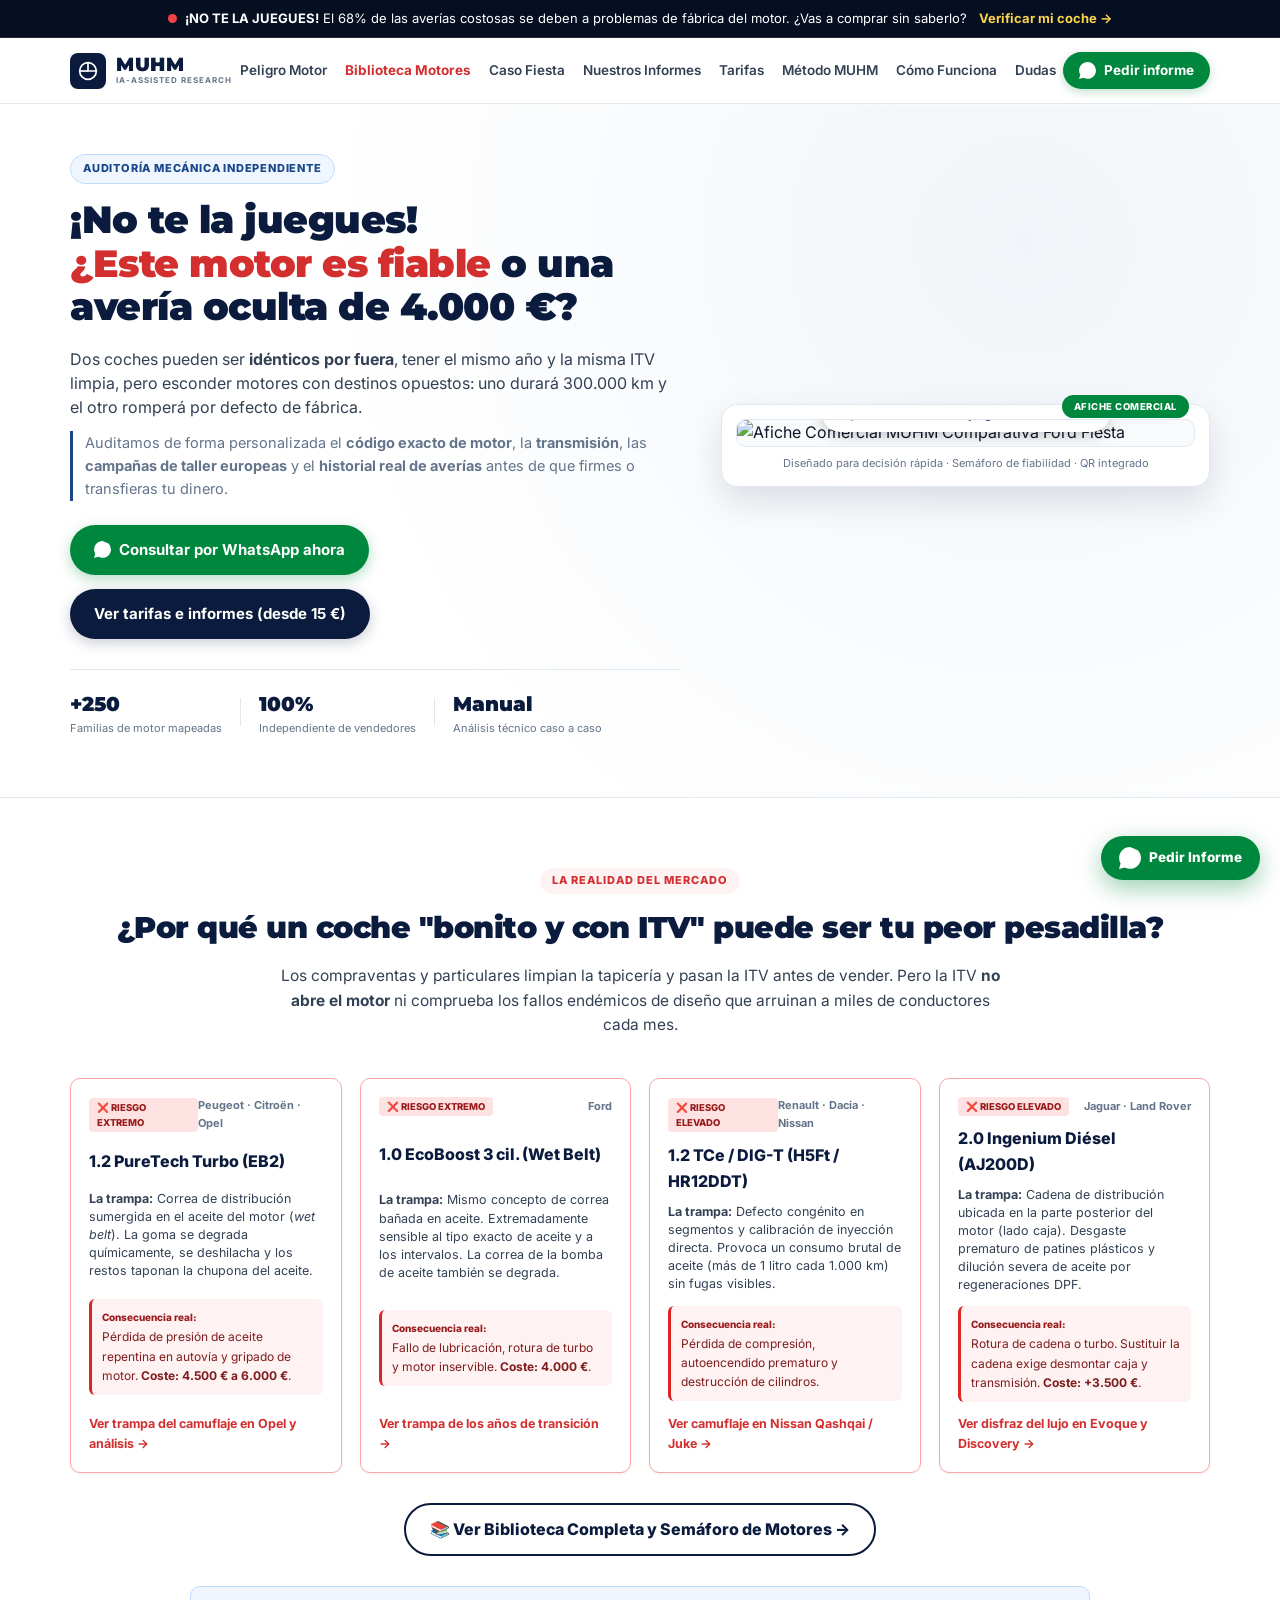
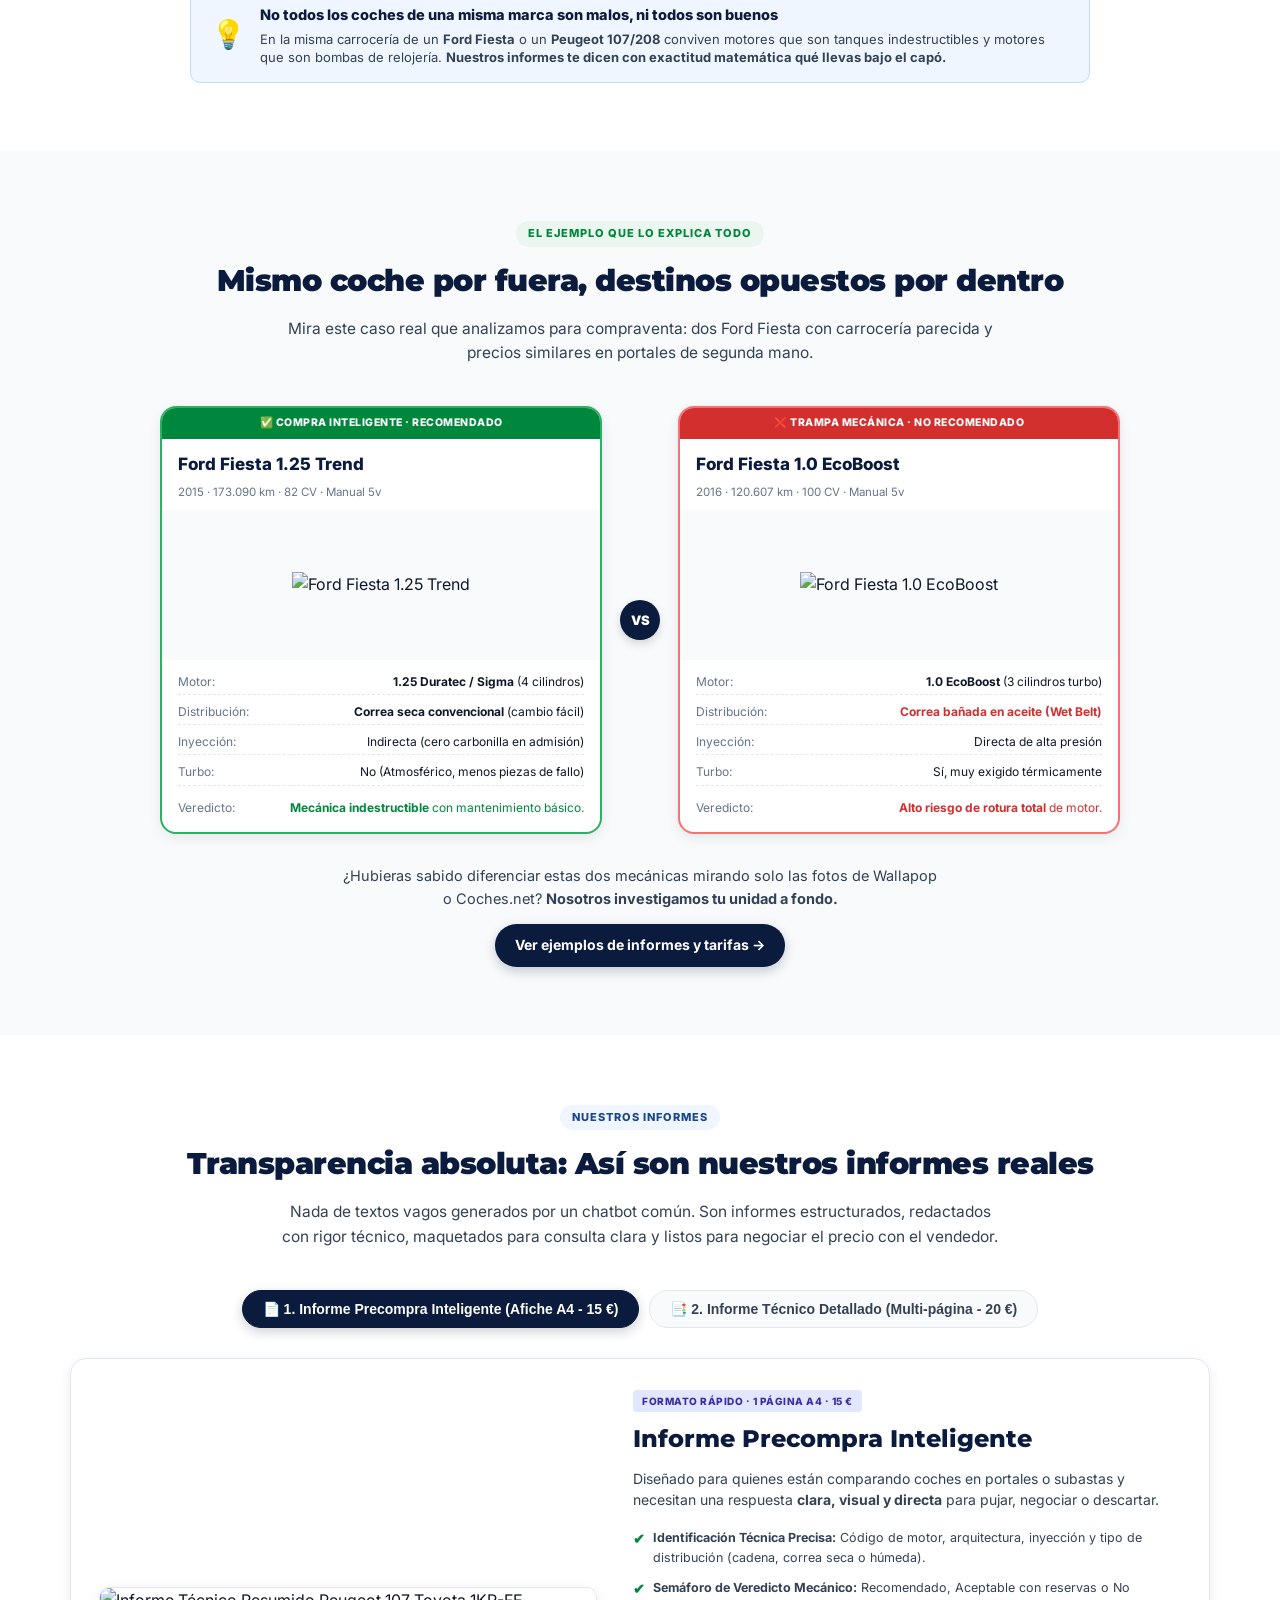
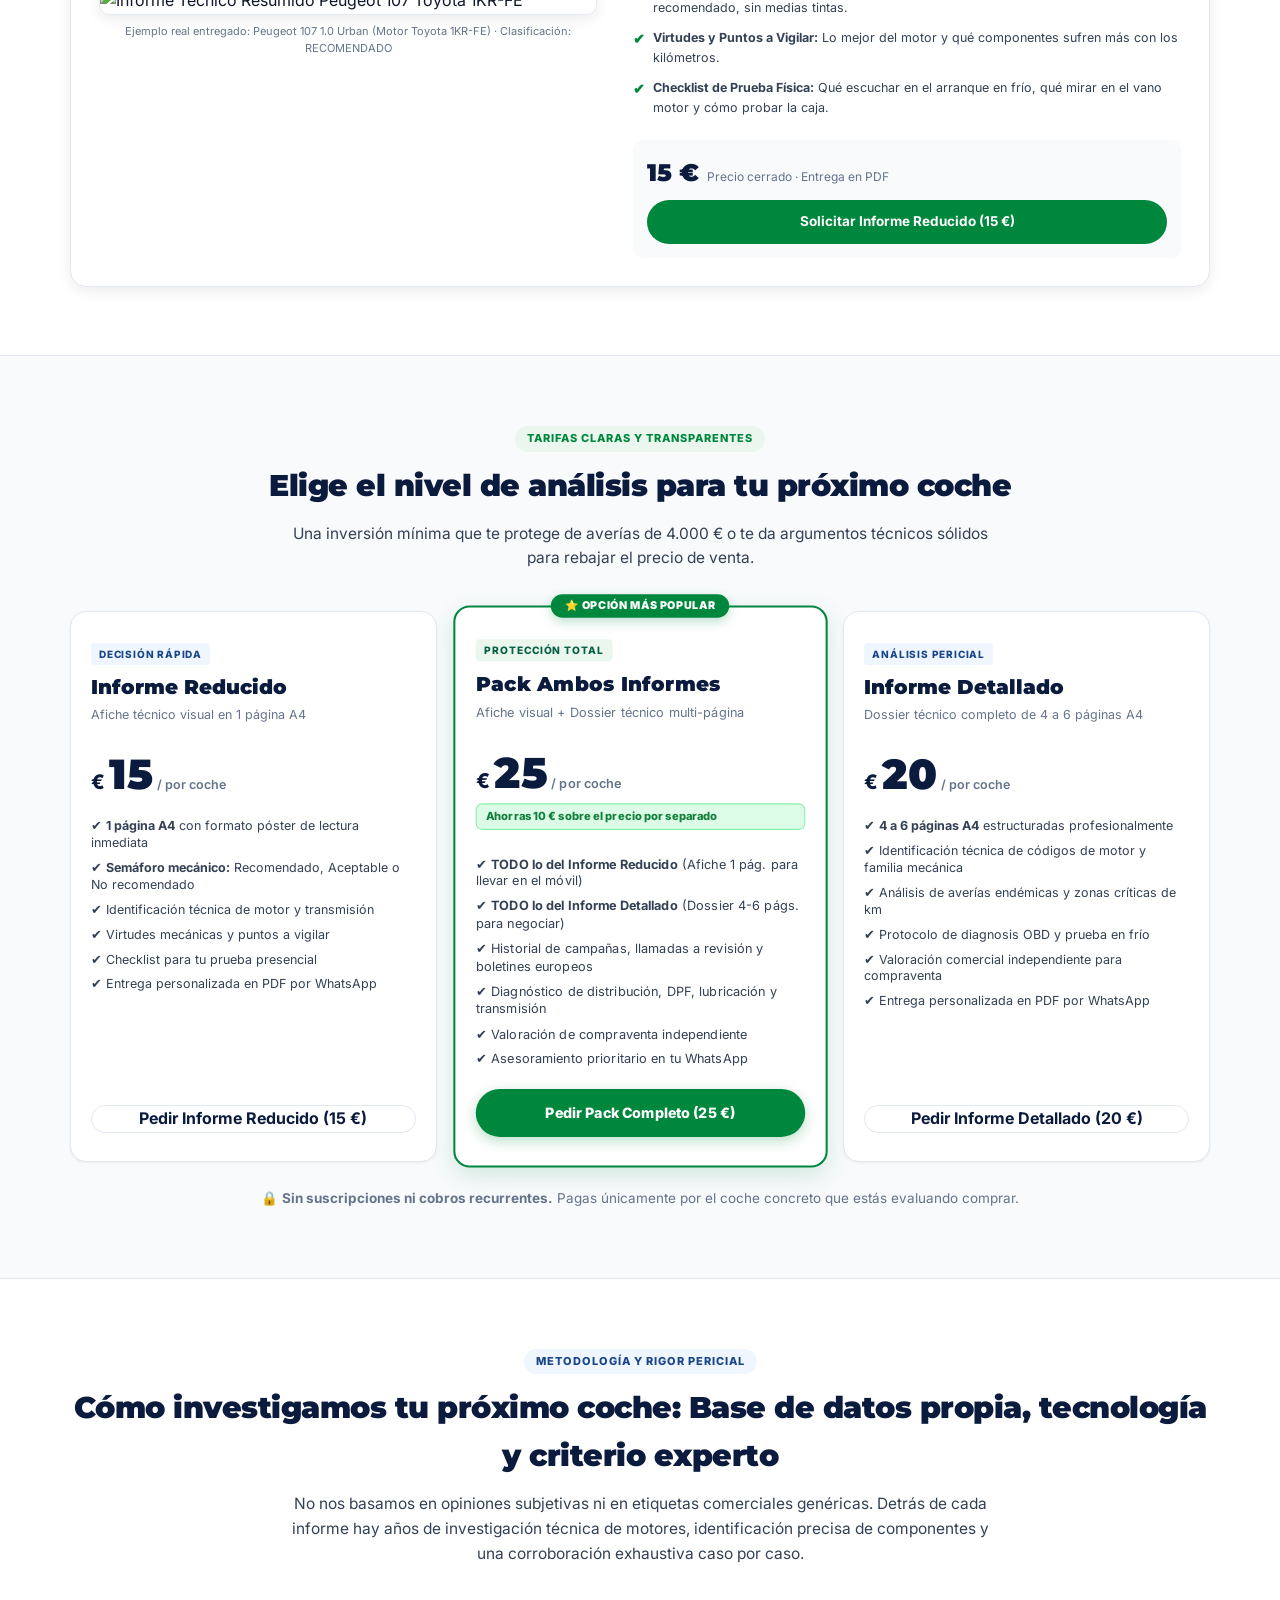
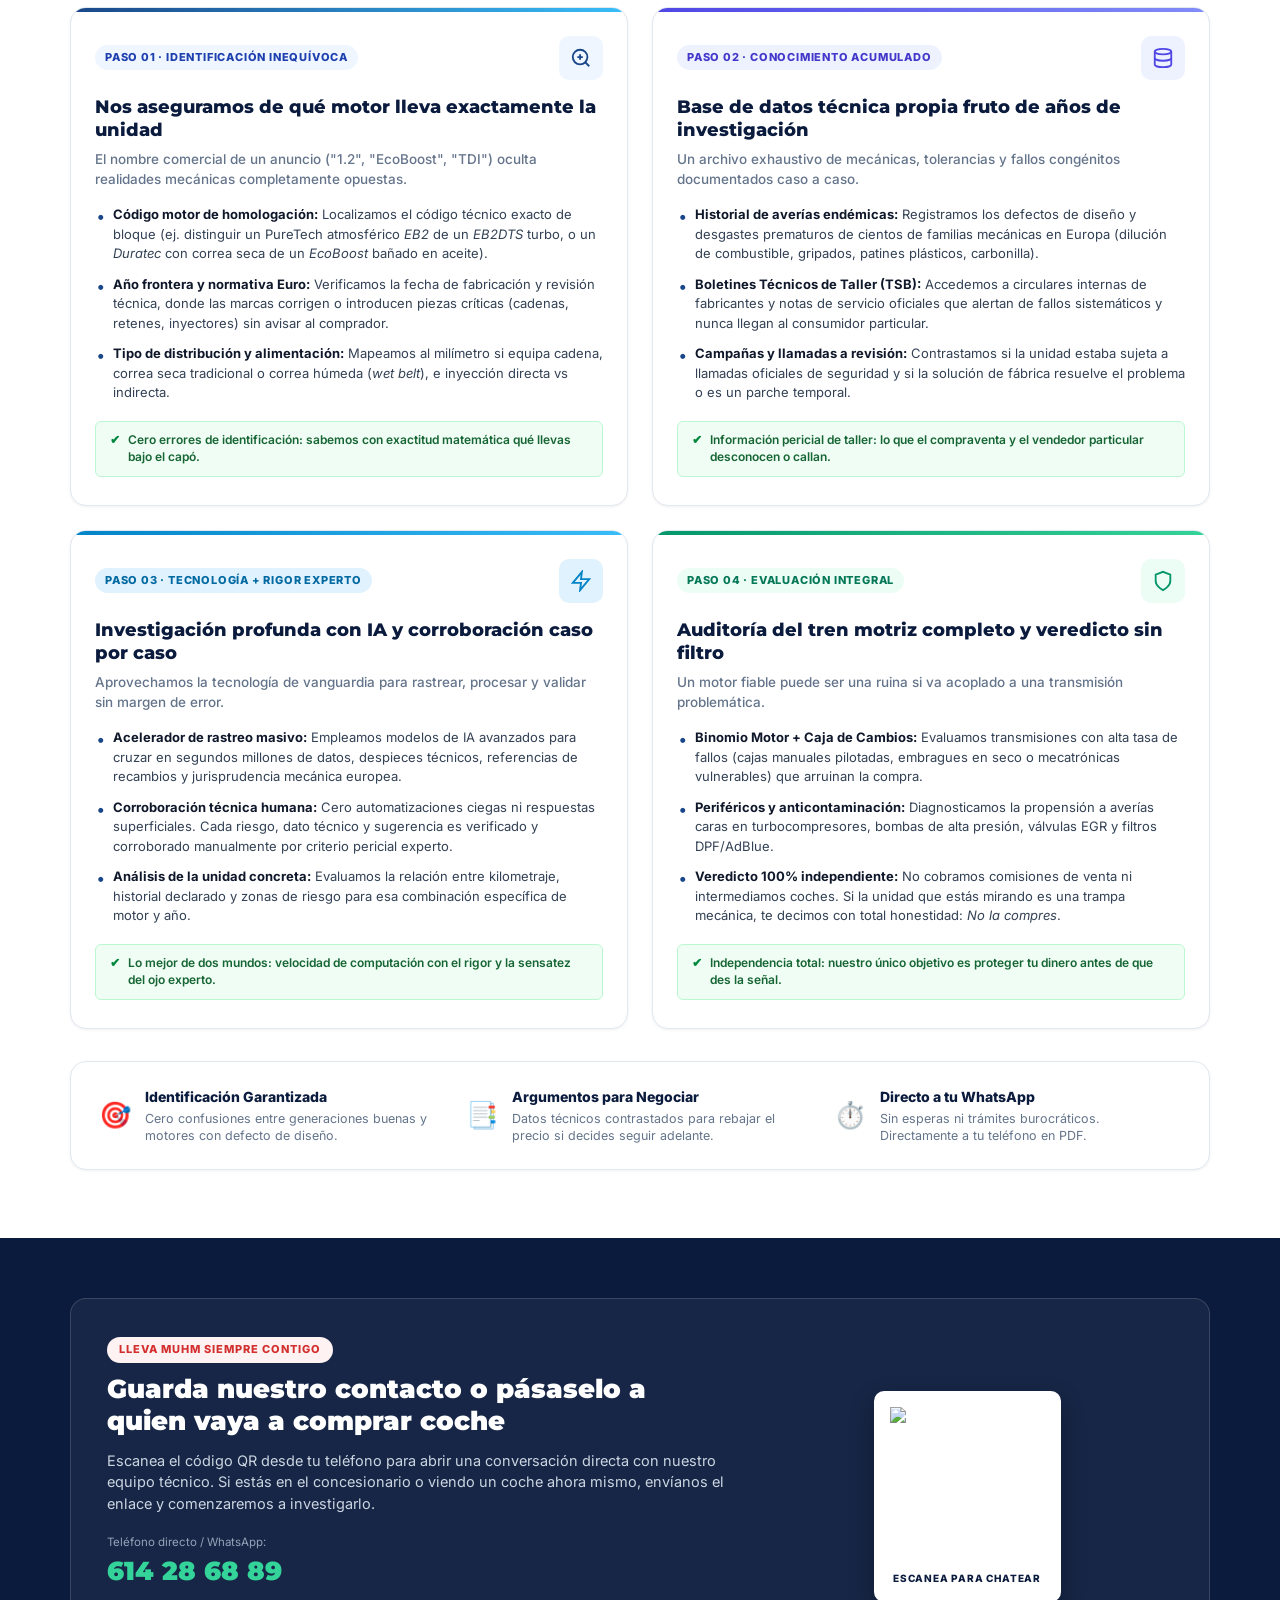
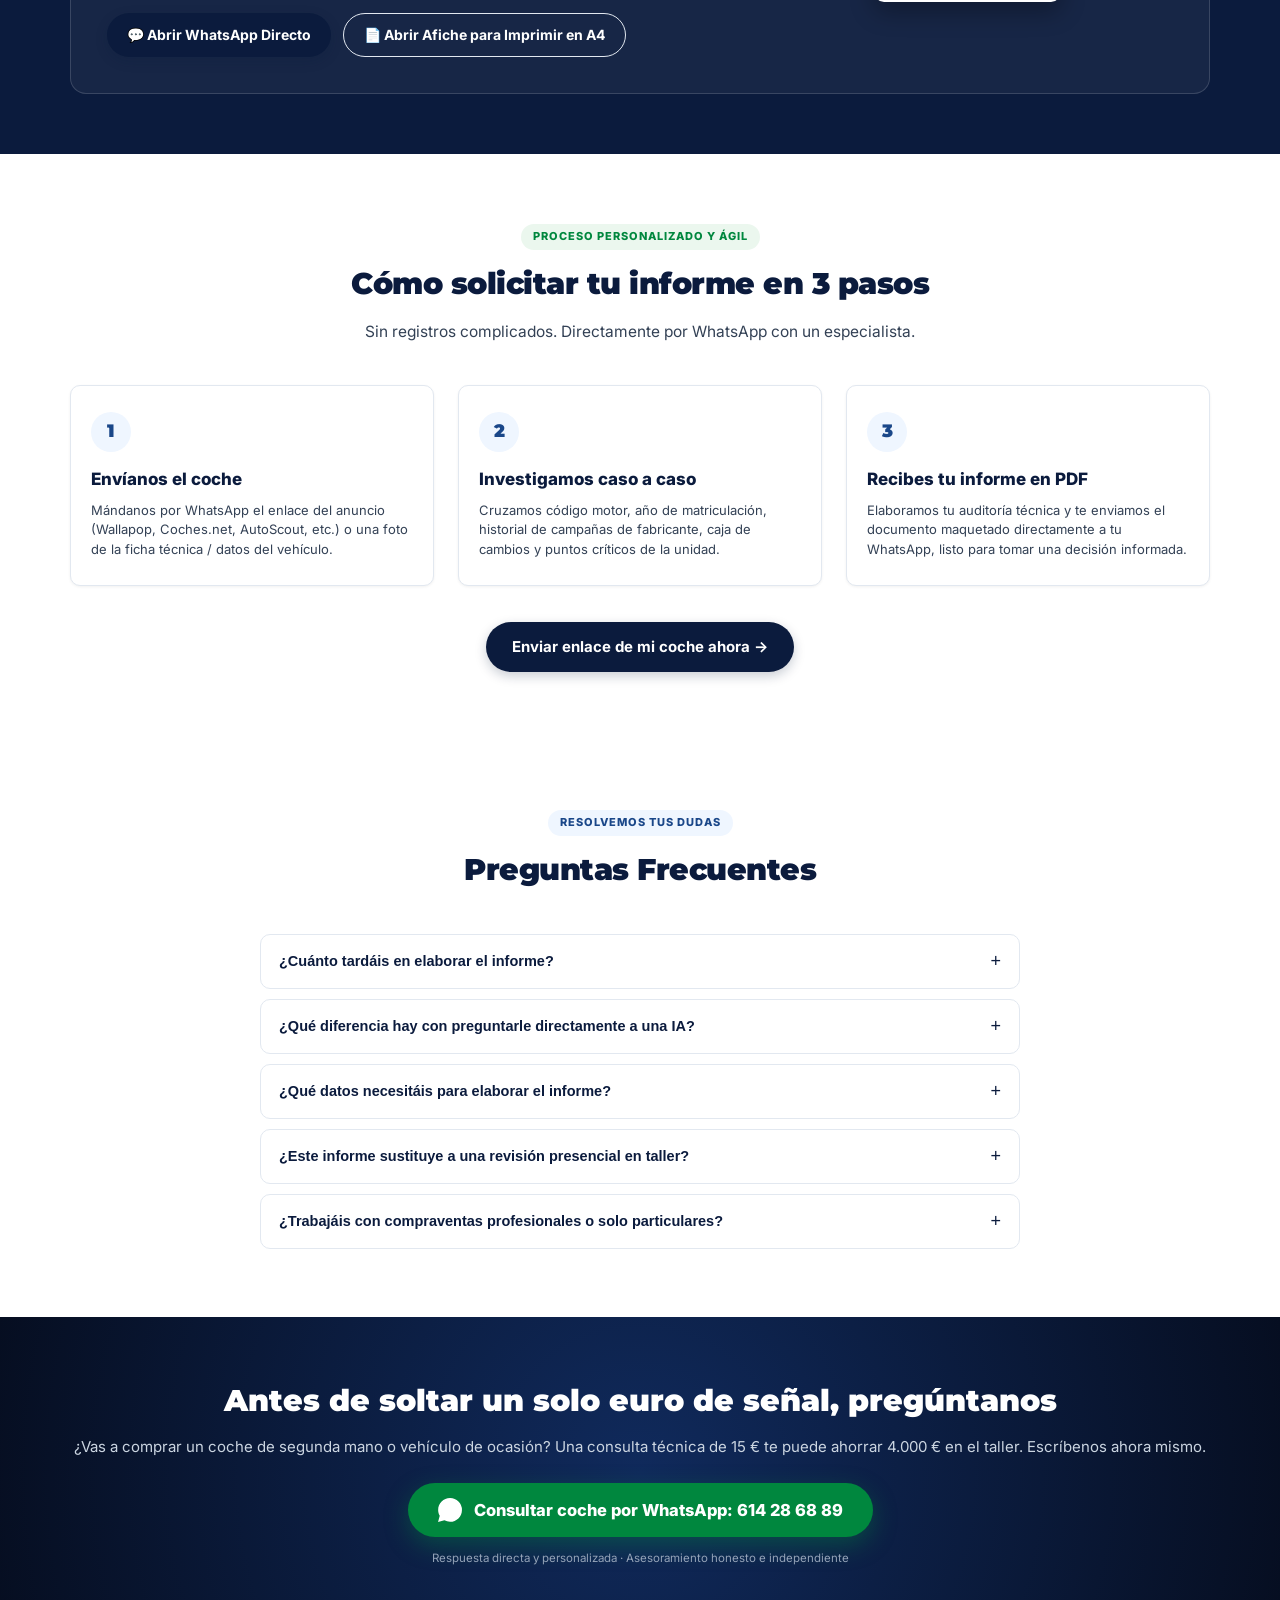
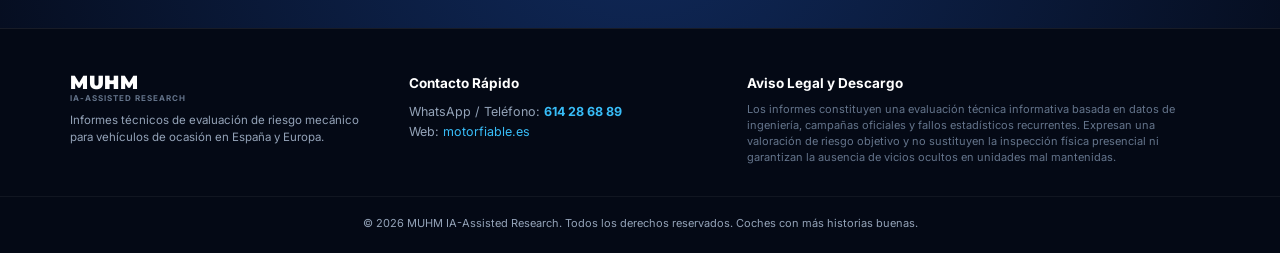
==== landing/index.html @ e9722bd9 "copy: update header button to 'Pedir informe' across mobile and desktop, and sharpen top announcemen" ====
<!DOCTYPE html>
<html lang="es">
<head>
  <meta charset="UTF-8">
  <meta name="viewport" content="width=device-width, initial-scale=1.0">
  <title>MotorFiable · ¿Este motor es fiable? Informes Precompra de Coches de Ocasión</title>
  <meta name="description" content="¿Vas a comprar un coche de segunda mano en España? Descubre si su motor es fiable antes de soltar un euro de señal. Informes técnicos precompra independientes y peritaje mecánico objetivo desde 15 €.">
  <meta name="keywords" content="coche segunda mano, comprar coche ocasion, revision precompra coche espana, informe fiabilidad motor, puretech problemas, ecoboost averias, dsg problemas, peritaje mecanico segunda mano, senal coche segunda mano, motorfiable">
  <link rel="canonical" href="https://motorfiable.es/">

  <!-- Open Graph / Meta para Compartir en WhatsApp y Redes Sociales -->
  <meta property="og:type" content="website">
  <meta property="og:locale" content="es_ES">
  <meta property="og:site_name" content="MotorFiable">
  <meta property="og:title" content="MotorFiable.es · ¿Este motor es fiable o una avería de 4.000 €?">
  <meta property="og:description" content="Auditamos el código de motor, transmisión, fallos endémicos y campañas oficiales antes de que des la señal. Informes precompra independientes desde 15 €.">
  <meta property="og:url" content="https://motorfiable.es/">
  <meta property="og:image" content="https://motorfiable.es/assets/afiche-comercial-original.jpg">

  <!-- Twitter Card -->
  <meta name="twitter:card" content="summary_large_image">
  <meta name="twitter:title" content="MotorFiable.es · Informes Precompra de Motor">
  <meta name="twitter:description" content="Descubre si el coche de ocasión que vas a comprar es fiable antes de soltar un solo euro de señal.">
  <meta name="twitter:image" content="https://motorfiable.es/assets/afiche-comercial-original.jpg">

  <!-- Datos Estructurados Schema.org (JSON-LD) para Google -->
  <script type="application/ld+json">
  {
    "@context": "https://schema.org",
    "@type": "Service",
    "name": "Informe Precompra de Fiabilidad de Motor",
    "serviceType": "Peritaje y Auditoría Técnica de Vehículos de Segunda Mano",
    "provider": {
      "@type": "Organization",
      "name": "MotorFiable",
      "url": "https://motorfiable.es",
      "logo": "https://motorfiable.es/assets/favicon.svg",
      "telephone": "+34614286889"
    },
    "areaServed": {
      "@type": "Country",
      "name": "España"
    },
    "description": "Auditoría técnica independiente de códigos de motor, transmisión, fallos endémicos y campañas de taller antes de comprar un coche de segunda mano en España.",
    "offers": {
      "@type": "AggregateOffer",
      "lowPrice": "15",
      "highPrice": "25",
      "priceCurrency": "EUR",
      "offerCount": "2"
    }
  }
  </script>

  <script type="application/ld+json">
  {
    "@context": "https://schema.org",
    "@type": "FAQPage",
    "mainEntity": [
      {
        "@type": "Question",
        "name": "¿Cuánto tardáis en elaborar el informe?",
        "acceptedAnswer": {
          "@type": "Answer",
          "text": "Cada informe es elaborado de forma individualizada. Nos esforzamos por darte una respuesta ágil y con el rigor que requiere una inversión de miles de euros. Te avisamos por WhatsApp en cuanto el documento esté listo para descargar."
        }
      },
      {
        "@type": "Question",
        "name": "¿Qué diferencia hay con preguntarle directamente a una IA?",
        "acceptedAnswer": {
          "@type": "Answer",
          "text": "Prácticamente todo. Una IA genérica alucina códigos de motor, confunde generaciones incompatibles de un mismo modelo, rara vez relaciona fallos graves derivados de la caja de cambios y ofrece respuestas complacientes sin dar un veredicto tajante. En MotorFiable cada informe es individual, contrastando datos exactos con catálogos técnicos europeos y campañas oficiales, con investigación profunda y verificación caso por caso por especialistas."
        }
      },
      {
        "@type": "Question",
        "name": "¿Qué datos necesitáis para elaborar el informe?",
        "acceptedAnswer": {
          "@type": "Answer",
          "text": "Con el enlace del anuncio en portales como Wallapop, Coches.net o AUTO1 suele ser suficiente. Si tienes acceso a la ficha técnica (foto del permiso de circulación o apartados D.2, P.1, P.2), el análisis puede llegar al nivel exacto de código motor de recambios."
        }
      },
      {
        "@type": "Question",
        "name": "¿Este informe sustituye a una revisión presencial en taller?",
        "acceptedAnswer": {
          "@type": "Answer",
          "text": "No lo sustituye, sino que te ahorra pagar revisiones inútiles. Si un coche monta un motor con fallo catastrófico garantizado (como un 1.2 PureTech con correa deshecha o un Ingenium con cadena trasera estirada), lo descartas desde tu sofá sin gastar 150 € en llevarlo a un mecánico. Y si la mecánica es recomendada, te damos el checklist exacto para la inspección presencial."
        }
      },
      {
        "@type": "Question",
        "name": "¿Trabajáis con compraventas profesionales o solo particulares?",
        "acceptedAnswer": {
          "@type": "Answer",
          "text": "Trabajamos con ambos. Para particulares, el informe evita la ruina económica de una mala compra. Para compraventas y profesionales de subastas (AUTO1, BCA, etc.), permite filtrar miles de lotes rápidamente sin riesgo de garantías posventa caras."
        }
      }
    ]
  }
  </script>
  
  <!-- Tipografía Google Fonts -->
  <link rel="preconnect" href="https://fonts.googleapis.com">
  <link rel="preconnect" href="https://fonts.gstatic.com" crossorigin>
  <!-- Favicon e Íconos para Navegadores -->
  <link rel="icon" type="image/svg+xml" href="assets/favicon.svg">
  <link rel="icon" type="image/png" sizes="32x32" href="assets/favicon-32x32.png">
  <link rel="icon" type="image/png" sizes="16x16" href="assets/favicon-16x16.png">
  <link rel="apple-touch-icon" sizes="180x180" href="assets/apple-touch-icon.png">
  <link rel="shortcut icon" href="favicon.ico">
  <link href="https://fonts.googleapis.com/css2?family=Inter:wght@300;400;500;600;700;800;900&family=Montserrat:wght@700;800;900&display=swap" rel="stylesheet">
  
  <link rel="stylesheet" href="styles.css?v=2.2">
</head>
<body>

  <!-- Top Alert Bar con punto rojo integrado en línea -->
  <div class="top-announcement-bar">
    <div class="container announcement-inner">
      <div class="announcement-content">
        <span class="pulse-dot"></span>
        <span class="announcement-text"><strong>¡NO TE LA JUEGUES!</strong> El 68% de las averías costosas se deben a problemas de fábrica del motor. ¿Vas a comprar sin saberlo?</span>
      </div>
      <a href="https://wa.me/34614286889?text=Hola%2C%20quiero%20verificar%20un%20coche%20antes%20de%20comprar" target="_blank" class="announcement-link">Verificar mi coche →</a>
    </div>
  </div>

  <!-- Header / Navigation Principal -->
  <header class="main-header" id="navbar">
    <div class="container header-container">
      <a href="#hero" class="brand-logo">
        <div class="brand-icon">
          <svg viewBox="0 0 24 24" fill="none" stroke="currentColor" stroke-width="2">
            <path d="M12 2a10 10 0 1 0 10 10H12V2z"></path>
            <path d="M12 2a10 10 0 0 1 10 10"></path>
            <path d="M12 12 2.1 12"></path>
          </svg>
        </div>
        <div class="brand-names">
          <span class="logo-title">MUHM</span>
          <span class="logo-subtitle">IA-ASSISTED RESEARCH</span>
        </div>
      </a>

      <!-- Menú Desktop -->
      <nav class="nav-menu" id="desktopNav">
        <a href="#el-peligro" class="nav-link">Peligro Motor</a>
        <a href="motores/" class="nav-link" style="color: var(--accent-red); font-weight: 700;">Biblioteca Motores</a>
        <a href="#comparativa" class="nav-link">Caso Fiesta</a>
        <a href="#muestrario" class="nav-link">Nuestros Informes</a>
        <a href="#tarifas" class="nav-link">Tarifas</a>
        <a href="#metodo" class="nav-link">Método MUHM</a>
        <a href="#como-funciona" class="nav-link">Cómo Funciona</a>
        <a href="#faq" class="nav-link">Dudas</a>
      </nav>

      <!-- Botón Cabecera: Pedir informe tanto en escritorio como en móvil -->
      <div class="header-actions">
        <a href="https://wa.me/34614286889?text=Hola%2C%20quiero%20pedir%20un%20informe%20precompra" target="_blank" class="btn btn-whatsapp-header">
          <svg class="btn-wa-icon" viewBox="0 0 24 24" fill="currentColor">
            <path d="M.057 24l1.687-6.163c-1.041-1.804-1.588-3.849-1.587-5.946C.16 5.335 5.495 0 12.05 0a11.815 11.815 0 018.413 3.487 11.821 11.821 0 013.48 8.413c-.003 6.558-5.339 11.893-11.893 11.893h-.005a11.882 11.882 0 01-5.683-1.448L.057 24z"/>
          </svg>
          <span class="header-btn-text-desktop">Pedir informe</span>
          <span class="header-btn-text-mobile">Pedir informe</span>
        </a>

        <!-- Botón Toggle Menú Móvil -->
        <button class="mobile-menu-btn" id="mobileMenuBtn" aria-label="Abrir menú de navegación" onclick="toggleMobileNav()">
          <span class="hamburger-line"></span>
          <span class="hamburger-line"></span>
          <span class="hamburger-line"></span>
        </button>
      </div>
    </div>

    <!-- Menú Desplegable Móvil -->
    <div class="mobile-nav-drawer" id="mobileNavDrawer">
      <div class="container mobile-nav-links">
        <a href="motores/" class="mobile-nav-link" style="color: var(--accent-red); font-weight:800;" onclick="closeMobileNav()">🔥 Biblioteca de Motores</a>
        <a href="#el-peligro" class="mobile-nav-link" onclick="closeMobileNav()">⚠️ El Problema Oculto</a>
        <a href="#comparativa" class="mobile-nav-link" onclick="closeMobileNav()">⚖️ Caso Ford Fiesta</a>
        <a href="#muestrario" class="mobile-nav-link" onclick="closeMobileNav()">📑 Nuestros Informes</a>
        <a href="#tarifas" class="mobile-nav-link" onclick="closeMobileNav()">💶 Tarifas (Desde 15 €)</a>
        <a href="#metodo" class="mobile-nav-link" onclick="closeMobileNav()">🔬 Cómo Investigamos</a>
        <a href="#como-funciona" class="mobile-nav-link" onclick="closeMobileNav()">🚀 Cómo Funciona</a>
        <a href="#faq" class="mobile-nav-link" onclick="closeMobileNav()">❓ Preguntas Frecuentes</a>
        <div class="mobile-nav-cta">
          <a href="https://wa.me/34614286889?text=Hola%2C%20quiero%20consultar%20un%20coche" target="_blank" class="btn btn-whatsapp-lg btn-block" onclick="closeMobileNav()">
            💬 Escribir al WhatsApp 614 28 68 89
          </a>
        </div>
      </div>
    </div>

    <!-- Barra Rápida de Accesos Directos Pinned en Móvil -->
    <div class="mobile-quick-bar">
      <div class="mobile-quick-scroll">
        <a href="motores/" class="quick-pill" style="color: var(--accent-red); font-weight: 800; border-color: #FCA5A5;">Motores</a>
        <a href="#el-peligro" class="quick-pill">El Problema</a>
        <a href="#comparativa" class="quick-pill">Caso Fiesta</a>
        <a href="#muestrario" class="quick-pill">Informes</a>
        <a href="#tarifas" class="quick-pill pill-highlight">Tarifas (15 €)</a>
        <a href="#metodo" class="quick-pill">Método</a>
        <a href="#faq" class="quick-pill">FAQ</a>
      </div>
    </div>
  </header>

  <!-- Hero Section -->
  <section class="hero-section" id="hero">
    <div class="container hero-grid">
      
      <div class="hero-content">
        <div class="hero-badge">
          <span class="badge-tag">AUDITORÍA MECÁNICA INDEPENDIENTE</span>
        </div>
        
        <h1 class="hero-title">
          ¡No te la juegues!<br>
          <span class="highlight-text">¿Este motor es fiable</span> o una avería oculta de 4.000 €?
        </h1>
        
        <p class="hero-subtitle">
          Dos coches pueden ser <strong>idénticos por fuera</strong>, tener el mismo año y la misma ITV limpia, pero esconder motores con destinos opuestos: uno durará 300.000 km y el otro romperá por defecto de fábrica. 
        </p>

        <p class="hero-highlight-note">
          Auditamos de forma personalizada el <strong>código exacto de motor</strong>, la <strong>transmisión</strong>, las <strong>campañas de taller europeas</strong> y el <strong>historial real de averías</strong> antes de que firmes o transfieras tu dinero.
        </p>

        <!-- CTA Buttons -->
        <div class="hero-cta-group">
          <a href="https://wa.me/34614286889?text=Hola%2C%20tengo%20un%20coche%20visto%20y%20quiero%20consultar%20su%20fiabilidad" target="_blank" class="btn btn-hero-wa">
            <svg class="btn-wa-icon" viewBox="0 0 24 24" fill="currentColor">
              <path d="M12.05 0C5.495 0 .16 5.335.157 11.892c0 2.096.547 4.142 1.588 5.945L.057 24l6.305-1.654a11.882 11.882 0 005.683 1.448h.005c6.554 0 11.89-5.335 11.893-11.893a11.821 11.821 0 00-3.48-8.413z"/>
            </svg>
            <span>Consultar por WhatsApp ahora</span>
          </a>
          <a href="#muestrario" class="btn btn-hero-tariff">
            Ver tarifas e informes (desde 15 €)
          </a>
        </div>

        <!-- Social Proof Stats -->
        <div class="hero-stats-row">
          <div class="stat-box">
            <span class="stat-number">+250</span>
            <span class="stat-label">Familias de motor mapeadas</span>
          </div>
          <div class="stat-divider"></div>
          <div class="stat-box">
            <span class="stat-number">100%</span>
            <span class="stat-label">Independiente de vendedores</span>
          </div>
          <div class="stat-divider"></div>
          <div class="stat-box">
            <span class="stat-number">Manual</span>
            <span class="stat-label">Análisis técnico caso a caso</span>
          </div>
        </div>
      </div>

      <!-- Hero Visual: Visualizador del Afiche Comercial Oficial -->
      <div class="hero-visual">
        <div class="poster-preview-card">
          <!-- Título corregido: Afiche comercial -->
          <div class="poster-preview-badge">AFICHE COMERCIAL</div>
          <div class="poster-frame">
            <img src="assets/afiche-comercial-original.jpg" alt="Afiche Comercial MUHM Comparativa Ford Fiesta" class="poster-img-hero">
            <div class="poster-overlay-action">
              <a href="afiche/afiche_comercial.html" target="_blank" class="btn btn-light-glow">
                🔍 Ver Afiche con Tipografía Grande A4
              </a>
            </div>
          </div>
          <div class="poster-caption">
            <span>Diseñado para decisión rápida · Semáforo de fiabilidad · QR integrado</span>
          </div>
        </div>
      </div>

    </div>
  </section>

  <!-- Sección: La Trampa de la Segunda Mano (Con filtro a 2 motores en móvil) -->
  <section class="section problem-section" id="el-peligro">
    <div class="container">
      <div class="section-header text-center">
        <span class="section-tag alert-tag">LA REALIDAD DEL MERCADO</span>
        <h2 class="section-title">¿Por qué un coche "bonito y con ITV" puede ser tu peor pesadilla?</h2>
        <p class="section-subtitle">
          Los compraventas y particulares limpian la tapicería y pasan la ITV antes de vender. Pero la ITV <strong>no abre el motor</strong> ni comprueba los fallos endémicos de diseño que arruinan a miles de conductores cada mes.
        </p>
      </div>

      <div class="danger-cards-grid">
        
        <!-- Tarjeta 1: PureTech 1.2 (Visible en Móvil y Desktop) -->
        <div class="danger-card">
          <div class="danger-header">
            <span class="engine-badge danger-badge">❌ RIESGO EXTREMO</span>
            <span class="car-brand">Peugeot · Citroën · Opel</span>
          </div>
          <h3 class="danger-engine-name">1.2 PureTech Turbo (EB2)</h3>
          <p class="danger-flaw">
            <strong>La trampa:</strong> Correa de distribución sumergida en el aceite del motor (<em>wet belt</em>). La goma se degrada químicamente, se deshilacha y los restos taponan la chupona del aceite.
          </p>
          <div class="danger-consequence">
            <span class="consequence-label">Consecuencia real:</span>
            <span class="consequence-text">Pérdida de presión de aceite repentina en autovía y gripado de motor. <strong>Coste: 4.500 € a 6.000 €</strong>.</span>
          </div>
          <a href="motores/1-2-puretech/" class="danger-card-cta">Ver trampa del camuflaje en Opel y análisis →</a>
        </div>

        <!-- Tarjeta 2: EcoBoost 1.0 (Oculta en Móvil, visible en Desktop) -->
        <div class="danger-card hide-mobile">
          <div class="danger-header">
            <span class="engine-badge danger-badge">❌ RIESGO EXTREMO</span>
            <span class="car-brand">Ford</span>
          </div>
          <h3 class="danger-engine-name">1.0 EcoBoost 3 cil. (Wet Belt)</h3>
          <p class="danger-flaw">
            <strong>La trampa:</strong> Mismo concepto de correa bañada en aceite. Extremadamente sensible al tipo exacto de aceite y a los intervalos. La correa de la bomba de aceite también se degrada.
          </p>
          <div class="danger-consequence">
            <span class="consequence-label">Consecuencia real:</span>
            <span class="consequence-text">Fallo de lubricación, rotura de turbo y motor inservible. <strong>Coste: 4.000 €</strong>.</span>
          </div>
          <a href="motores/1-0-ecoboost/" class="danger-card-cta">Ver trampa de los años de transición →</a>
        </div>

        <!-- Tarjeta 3: Renault / Nissan 1.2 TCe (Oculta en Móvil, visible en Desktop) -->
        <div class="danger-card hide-mobile">
          <div class="danger-header">
            <span class="engine-badge danger-badge">❌ RIESGO ELEVADO</span>
            <span class="car-brand">Renault · Dacia · Nissan</span>
          </div>
          <h3 class="danger-engine-name">1.2 TCe / DIG-T (H5Ft / HR12DDT)</h3>
          <p class="danger-flaw">
            <strong>La trampa:</strong> Defecto congénito en segmentos y calibración de inyección directa. Provoca un consumo brutal de aceite (más de 1 litro cada 1.000 km) sin fugas visibles.
          </p>
          <div class="danger-consequence">
            <span class="consequence-label">Consecuencia real:</span>
            <span class="consequence-text">Pérdida de compresión, autoencendido prematuro y destrucción de cilindros.</span>
          </div>
          <a href="motores/1-2-tce-dig-t/" class="danger-card-cta">Ver camuflaje en Nissan Qashqai / Juke →</a>
        </div>

        <!-- Tarjeta 4: Ingenium 2.0d (Visible en Móvil y Desktop) -->
        <div class="danger-card">
          <div class="danger-header">
            <span class="engine-badge danger-badge">❌ RIESGO ELEVADO</span>
            <span class="car-brand">Jaguar · Land Rover</span>
          </div>
          <h3 class="danger-engine-name">2.0 Ingenium Diésel (AJ200D)</h3>
          <p class="danger-flaw">
            <strong>La trampa:</strong> Cadena de distribución ubicada en la parte posterior del motor (lado caja). Desgaste prematuro de patines plásticos y dilución severa de aceite por regeneraciones DPF.
          </p>
          <div class="danger-consequence">
            <span class="consequence-label">Consecuencia real:</span>
            <span class="consequence-text">Rotura de cadena o turbo. Sustituir la cadena exige desmontar caja y transmisión. <strong>Coste: +3.500 €</strong>.</span>
          </div>
          <a href="motores/2-0-ingenium/" class="danger-card-cta">Ver disfraz del lujo en Evoque y Discovery →</a>
        </div>

      </div>

      <!-- Enlace a Biblioteca Completa -->
      <div class="text-center" style="margin-bottom: 30px;">
        <a href="motores/" class="btn btn-outline" style="border: 2px solid var(--primary-navy); color: var(--primary-navy); font-weight: 800; padding: 12px 24px;">
          📚 Ver Biblioteca Completa y Semáforo de Motores →
        </a>
      </div>

      <!-- Banner de Aviso -->
      <div class="safe-warning-box">
        <div class="warning-box-icon">💡</div>
        <div class="warning-box-text">
          <h4>No todos los coches de una misma marca son malos, ni todos son buenos</h4>
          <p>
            En la misma carrocería de un <strong>Ford Fiesta</strong> o un <strong>Peugeot 107/208</strong> conviven motores que son tanques indestructibles y motores que son bombas de relojería. <strong>Nuestros informes te dicen con exactitud matemática qué llevas bajo el capó.</strong>
          </p>
        </div>
      </div>

    </div>
  </section>

  <!-- Sección: El Caso Comparativo (Ford Fiesta) -->
  <section class="section comparison-section" id="comparativa">
    <div class="container">
      <div class="section-header text-center">
        <span class="section-tag success-tag">EL EJEMPLO QUE LO EXPLICA TODO</span>
        <h2 class="section-title">Mismo coche por fuera, destinos opuestos por dentro</h2>
        <p class="section-subtitle">
          Mira este caso real que analizamos para compraventa: dos Ford Fiesta con carrocería parecida y precios similares en portales de segunda mano.
        </p>
      </div>

      <div class="versus-container">
        
        <!-- Tarjeta Verde: Recomendado -->
        <div class="versus-card card-win">
          <div class="versus-tag-top tag-win">
            <span>✅ COMPRA INTELIGENTE · RECOMENDADO</span>
          </div>
          <div class="versus-model-info">
            <h3>Ford Fiesta 1.25 Trend</h3>
            <span class="versus-meta">2015 · 173.090 km · 82 CV · Manual 5v</span>
          </div>
          <div class="versus-img-wrap">
            <img src="assets/ford_fiesta_azul.jpg" alt="Ford Fiesta 1.25 Trend" class="versus-car-img">
          </div>
          <div class="versus-specs-list">
            <div class="vspec-row">
              <span class="vspec-k">Motor:</span>
              <span class="vspec-v"><strong>1.25 Duratec / Sigma</strong> (4 cilindros)</span>
            </div>
            <div class="vspec-row">
              <span class="vspec-k">Distribución:</span>
              <span class="vspec-v"><strong>Correa seca convencional</strong> (cambio fácil)</span>
            </div>
            <div class="vspec-row">
              <span class="vspec-k">Inyección:</span>
              <span class="vspec-v">Indirecta (cero carbonilla en admisión)</span>
            </div>
            <div class="vspec-row">
              <span class="vspec-k">Turbo:</span>
              <span class="vspec-v">No (Atmosférico, menos piezas de fallo)</span>
            </div>
            <div class="vspec-row">
              <span class="vspec-k">Veredicto:</span>
              <span class="vspec-v text-success"><strong>Mecánica indestructible</strong> con mantenimiento básico.</span>
            </div>
          </div>
        </div>

        <div class="versus-separator">
          <span class="vs-circle">VS</span>
        </div>

        <!-- Tarjeta Roja: No Recomendado -->
        <div class="versus-card card-lose">
          <div class="versus-tag-top tag-lose">
            <span>❌ TRAMPA MECÁNICA · NO RECOMENDADO</span>
          </div>
          <div class="versus-model-info">
            <h3>Ford Fiesta 1.0 EcoBoost</h3>
            <span class="versus-meta">2016 · 120.607 km · 100 CV · Manual 5v</span>
          </div>
          <div class="versus-img-wrap">
            <img src="assets/ford_fiesta_rojo.jpg" alt="Ford Fiesta 1.0 EcoBoost" class="versus-car-img">
          </div>
          <div class="versus-specs-list">
            <div class="vspec-row">
              <span class="vspec-k">Motor:</span>
              <span class="vspec-v"><strong>1.0 EcoBoost</strong> (3 cilindros turbo)</span>
            </div>
            <div class="vspec-row">
              <span class="vspec-k">Distribución:</span>
              <span class="vspec-v text-danger"><strong>Correa bañada en aceite (Wet Belt)</strong></span>
            </div>
            <div class="vspec-row">
              <span class="vspec-k">Inyección:</span>
              <span class="vspec-v">Directa de alta presión</span>
            </div>
            <div class="vspec-row">
              <span class="vspec-k">Turbo:</span>
              <span class="vspec-v">Sí, muy exigido térmicamente</span>
            </div>
            <div class="vspec-row">
              <span class="vspec-k">Veredicto:</span>
              <span class="vspec-v text-danger"><strong>Alto riesgo de rotura total</strong> de motor.</span>
            </div>
          </div>
        </div>

      </div>

      <div class="versus-conclusion text-center">
        <p>¿Hubieras sabido diferenciar estas dos mecánicas mirando solo las fotos de Wallapop o Coches.net? <strong>Nosotros investigamos tu unidad a fondo.</strong></p>
        <a href="#muestrario" class="btn btn-primary btn-md">
          Ver ejemplos de informes y tarifas →
        </a>
      </div>

    </div>
  </section>

  <!-- Sección: Muestrario de Informes Reales (Showcase) -->
  <section class="section showcase-section" id="muestrario">
    <div class="container">
      <div class="section-header text-center">
        <!-- Texto actualizado a "NUESTROS INFORMES" -->
        <span class="section-tag primary-tag">NUESTROS INFORMES</span>
        <h2 class="section-title">Transparencia absoluta: Así son nuestros informes reales</h2>
        <p class="section-subtitle">
          Nada de textos vagos generados por un chatbot común. Son informes estructurados, redactados con rigor técnico, maquetados para consulta clara y listos para negociar el precio con el vendedor.
        </p>
      </div>

      <!-- Selector de Tipo de Informe -->
      <div class="report-tabs-wrapper">
        <button class="tab-btn active" onclick="switchReportTab('tab-afiche')">
          📄 1. Informe Precompra Inteligente (Afiche A4 - 15 €)
        </button>
        <button class="tab-btn" onclick="switchReportTab('tab-detallado')">
          📑 2. Informe Técnico Detallado (Multi-página - 20 €)
        </button>
      </div>

      <!-- Contenido Tab 1: Informe Afiche Peugeot 107 -->
      <div class="report-tab-content active" id="tab-afiche">
        <div class="report-showcase-grid">
          
          <div class="report-preview-visual">
            <div class="zoom-card" onclick="openImageModal('assets/informe-peugeot-107.jpg')">
              <img src="assets/informe-peugeot-107.jpg" alt="Informe Técnico Resumido Peugeot 107 Toyota 1KR-FE" class="doc-real-img">
              <div class="zoom-overlay">
                <span>🔍 Clic para ampliar a pantalla completa</span>
              </div>
            </div>
            <span class="doc-caption">Ejemplo real entregado: Peugeot 107 1.0 Urban (Motor Toyota 1KR-FE) · Clasificación: RECOMENDADO</span>
          </div>

          <div class="report-info-side">
            <div class="report-badge-tier">FORMATO RÁPIDO · 1 PÁGINA A4 · 15 €</div>
            <h3 class="report-title">Informe Precompra Inteligente</h3>
            <p class="report-desc">
              Diseñado para quienes están comparando coches en portales o subastas y necesitan una respuesta <strong>clara, visual y directa</strong> para pujar, negociar o descartar.
            </p>

            <div class="features-checklist">
              <div class="feature-item">
                <span class="f-check">✔</span>
                <div>
                  <strong>Identificación Técnica Precisa:</strong> Código de motor, arquitectura, inyección y tipo de distribución (cadena, correa seca o húmeda).
                </div>
              </div>
              <div class="feature-item">
                <span class="f-check">✔</span>
                <div>
                  <strong>Semáforo de Veredicto Mecánico:</strong> Recomendado, Aceptable con reservas o No recomendado, sin medias tintas.
                </div>
              </div>
              <div class="feature-item">
                <span class="f-check">✔</span>
                <div>
                  <strong>Virtudes y Puntos a Vigilar:</strong> Lo mejor del motor y qué componentes sufren más con los kilómetros.
                </div>
              </div>
              <div class="feature-item">
                <span class="f-check">✔</span>
                <div>
                  <strong>Checklist de Prueba Física:</strong> Qué escuchar en el arranque en frío, qué mirar en el vano motor y cómo probar la caja.
                </div>
              </div>
            </div>

            <div class="report-cta-box">
              <div class="card-price-row">
                <span class="price-value">15 €</span>
                <span class="price-desc">Precio cerrado · Entrega en PDF</span>
              </div>
              <a href="https://wa.me/34614286889?text=Hola%2C%20quiero%20solicitar%20el%20Informe%20Reducido%20(Afiche)%20de%2015%E2%82%AC" target="_blank" class="btn btn-whatsapp-card">
                Solicitar Informe Reducido (15 €)
              </a>
            </div>
          </div>

        </div>
      </div>

      <!-- Contenido Tab 2: Informe Detallado Jaguar XE -->
      <div class="report-tab-content" id="tab-detallado">
        <div class="report-showcase-grid">
          
          <div class="report-preview-visual">
            <div class="pages-stacked-card">
              <div class="page-sample-box">
                <div class="page-top-label">INFORME DE EVALUACIÓN TÉCNICA · JAGUAR XE 20D INGENIUM</div>
                <div class="page-verdict-alert">
                  <strong>CLASIFICACIÓN MECÁNICA FINAL: NO RECOMENDADO</strong>
                  <p>Riesgo crítico en cadena de distribución trasera, guías y dilución de gasóleo por DPF.</p>
                </div>
                <div class="sample-sections-preview">
                  <div class="sample-section">
                    <span class="sec-num">1.</span> <strong>Identificación técnica de la familia:</strong> 204DTD / AJ200D (JLR Ingenium I4).
                  </div>
                  <div class="sample-section">
                    <span class="sec-num">2.</span> <strong>Zona crítica de kilometraje:</strong> 100.000 - 130.000 km (Unidad con 120.338 km en riesgo máximo).
                  </div>
                  <div class="sample-section">
                    <span class="sec-num">3.</span> <strong>Protocolo de prueba en frío:</strong> Detección de traqueteo de cadena trasera y lectura OBD.
                  </div>
                  <div class="sample-section">
                    <span class="sec-num">4.</span> <strong>Valoración independiente para compraventa:</strong> Separación nítida de atractivo estético vs ruina mecánica.
                  </div>
                </div>
              </div>
            </div>
            <span class="doc-caption">Ejemplo real extraído: Jaguar XE 20d E-Performance Prestige (Dossier completo de 6 páginas A4)</span>
          </div>

          <div class="report-info-side">
            <div class="report-badge-tier tier-premium">DOSSIER TÉCNICO EXHAUSTIVO · 4-6 PÁGINAS A4 · 20 €</div>
            <h3 class="report-title">Informe Técnico Detallado</h3>
            <p class="report-desc">
              Para coches de mayor valor económico, compras en concesionario o profesionales de la compraventa que necesitan <strong>un documento pericial completo</strong> para negociar el precio a la baja o proteger su capital.
            </p>

            <div class="features-checklist">
              <div class="feature-item">
                <span class="f-check">✔</span>
                <div>
                  <strong>Radiografía de la Familia Mecánica:</strong> Todos los modelos que comparten el motor (ej. Jaguar XE, XF, F-Pace, Range Rover Evoque, Velar).
                </div>
              </div>
              <div class="feature-item">
                <span class="f-check">✔</span>
                <div>
                  <strong>Desglose de Averías Endémicas:</strong> Tolerancias, lubricación, bombas de alta presión, inyectores y FAP/AdBlue.
                </div>
              </div>
              <div class="feature-item">
                <span class="f-check">✔</span>
                <div>
                  <strong>Valoración de Compraventa Separada:</strong> Criterio comercial independiente para calcular márgenes y costes de reventa.
                </div>
              </div>
              <div class="feature-item">
                <span class="f-check">✔</span>
                <div>
                  <strong>Fuentes Técnicas y Disclaimer:</strong> Respaldado con documentación técnica de taller europeo y catálogo de recambios.
                </div>
              </div>
            </div>

            <div class="report-cta-box">
              <div class="card-price-row">
                <span class="price-value">20 €</span>
                <span class="price-desc">Precio cerrado · Dossier completo en PDF</span>
              </div>
              <a href="https://wa.me/34614286889?text=Hola%2C%20quiero%20solicitar%20el%20Informe%20T%C3%A9cnico%20Detallado%20de%2020%E2%82%AC" target="_blank" class="btn btn-whatsapp-card">
                Solicitar Informe Detallado (20 €)
              </a>
            </div>
          </div>

        </div>
      </div>

    </div>
  </section>

  <!-- SECCIÓN DE TARIFAS Y PRECIOS -->
  <section class="section pricing-section" id="tarifas">
    <div class="container">
      <div class="section-header text-center">
        <span class="section-tag success-tag">TARIFAS CLARAS Y TRANSPARENTES</span>
        <h2 class="section-title">Elige el nivel de análisis para tu próximo coche</h2>
        <p class="section-subtitle">
          Una inversión mínima que te protege de averías de 4.000 € o te da argumentos técnicos sólidos para rebajar el precio de venta.
        </p>
      </div>

      <div class="pricing-grid">
        
        <!-- Tarifa 1: Reducido / Afiche -->
        <div class="pricing-card">
          <div class="pricing-header">
            <span class="pricing-type-badge">DECISIÓN RÁPIDA</span>
            <h3 class="pricing-title">Informe Reducido</h3>
            <p class="pricing-subtitle">Afiche técnico visual en 1 página A4</p>
          </div>

          <div class="pricing-price-wrap">
            <span class="pricing-currency">€</span>
            <span class="pricing-amount">15</span>
            <span class="pricing-period">/ por coche</span>
          </div>

          <ul class="pricing-features">
            <li>✔ <strong>1 página A4</strong> con formato póster de lectura inmediata</li>
            <li>✔ <strong>Semáforo mecánico:</strong> Recomendado, Aceptable o No recomendado</li>
            <li>✔ Identificación técnica de motor y transmisión</li>
            <li>✔ Virtudes mecánicas y puntos a vigilar</li>
            <li>✔ Checklist para tu prueba presencial</li>
            <li>✔ Entrega personalizada en PDF por WhatsApp</li>
          </ul>

          <div class="pricing-cta-wrap">
            <a href="https://wa.me/34614286889?text=Hola%2C%20quiero%20solicitar%20el%20Informe%20Reducido%20(Afiche)%20de%2015%E2%82%AC" target="_blank" class="btn btn-outline btn-block">
              Pedir Informe Reducido (15 €)
            </a>
          </div>
        </div>

        <!-- Tarifa 3: PACK AMBOS (DESTACADO / MÁS POPULAR) -->
        <div class="pricing-card pricing-featured">
          <div class="featured-ribbon">⭐ OPCIÓN MÁS POPULAR</div>
          <div class="pricing-header">
            <span class="pricing-type-badge badge-featured">PROTECCIÓN TOTAL</span>
            <h3 class="pricing-title">Pack Ambos Informes</h3>
            <p class="pricing-subtitle">Afiche visual + Dossier técnico multi-página</p>
          </div>

          <div class="pricing-price-wrap">
            <span class="pricing-currency">€</span>
            <span class="pricing-amount">25</span>
            <span class="pricing-period">/ por coche</span>
          </div>

          <div class="pricing-saving-badge">
            Ahorras 10 € sobre el precio por separado
          </div>

          <ul class="pricing-features">
            <li>✔ <strong>TODO lo del Informe Reducido</strong> (Afiche 1 pág. para llevar en el móvil)</li>
            <li>✔ <strong>TODO lo del Informe Detallado</strong> (Dossier 4-6 págs. para negociar)</li>
            <li>✔ Historial de campañas, llamadas a revisión y boletines europeos</li>
            <li>✔ Diagnóstico de distribución, DPF, lubricación y transmisión</li>
            <li>✔ Valoración de compraventa independiente</li>
            <li>✔ Asesoramiento prioritario en tu WhatsApp</li>
          </ul>

          <div class="pricing-cta-wrap">
            <a href="https://wa.me/34614286889?text=Hola%2C%20quiero%20solicitar%20el%20Pack%20Ambos%20Informes%20de%2025%E2%82%AC" target="_blank" class="btn btn-whatsapp-lg btn-block">
              Pedir Pack Completo (25 €)
            </a>
          </div>
        </div>

        <!-- Tarifa 2: Detallado -->
        <div class="pricing-card">
          <div class="pricing-header">
            <span class="pricing-type-badge">ANÁLISIS PERICIAL</span>
            <h3 class="pricing-title">Informe Detallado</h3>
            <p class="pricing-subtitle">Dossier técnico completo de 4 a 6 páginas A4</p>
          </div>

          <div class="pricing-price-wrap">
            <span class="pricing-currency">€</span>
            <span class="pricing-amount">20</span>
            <span class="pricing-period">/ por coche</span>
          </div>

          <ul class="pricing-features">
            <li>✔ <strong>4 a 6 páginas A4</strong> estructuradas profesionalmente</li>
            <li>✔ Identificación técnica de códigos de motor y familia mecánica</li>
            <li>✔ Análisis de averías endémicas y zonas críticas de km</li>
            <li>✔ Protocolo de diagnosis OBD y prueba en frío</li>
            <li>✔ Valoración comercial independiente para compraventa</li>
            <li>✔ Entrega personalizada en PDF por WhatsApp</li>
          </ul>

          <div class="pricing-cta-wrap">
            <a href="https://wa.me/34614286889?text=Hola%2C%20quiero%20solicitar%20el%20Informe%20T%C3%A9cnico%20Detallado%20de%2020%E2%82%AC" target="_blank" class="btn btn-outline btn-block">
              Pedir Informe Detallado (20 €)
            </a>
          </div>
        </div>

      </div>

      <div class="pricing-guarantee-note text-center">
        <p>🔒 <strong>Sin suscripciones ni cobros recurrentes.</strong> Pagas únicamente por el coche concreto que estás evaluando comprar.</p>
      </div>

    </div>
  </section>

  <!-- Sección: Método de Auditoría Técnica MUHM -->
  <section class="section method-section" id="metodo">
    <div class="container">
      <div class="section-header text-center">
        <span class="section-tag primary-tag">METODOLOGÍA Y RIGOR PERICIAL</span>
        <h2 class="section-title">Cómo investigamos tu próximo coche: Base de datos propia, tecnología y criterio experto</h2>
        <p class="section-subtitle">
          No nos basamos en opiniones subjetivas ni en etiquetas comerciales genéricas. Detrás de cada informe hay años de investigación técnica de motores, identificación precisa de componentes y una corroboración exhaustiva caso por caso.
        </p>
      </div>

      <!-- Cuadrícula de 4 Pilares Metodológicos -->
      <div class="method-pillars-grid">
        
        <!-- Tarjeta 1: Identificación Quirúrgica -->
        <div class="method-pillar-card pillar-step-1">
          <div class="pillar-card-top">
            <span class="pillar-step-badge">PASO 01 · IDENTIFICACIÓN INEQUÍVOCA</span>
            <div class="pillar-icon-box">
              <svg viewBox="0 0 24 24" fill="none" stroke="currentColor" stroke-width="2" class="pillar-svg">
                <circle cx="11" cy="11" r="8"></circle>
                <line x1="21" y1="21" x2="16.65" y2="16.65"></line>
                <path d="M11 8v6M8 11h6"></path>
              </svg>
            </div>
          </div>
          <h3 class="pillar-title">Nos aseguramos de qué motor lleva exactamente la unidad</h3>
          <p class="pillar-lead">El nombre comercial de un anuncio ("1.2", "EcoBoost", "TDI") oculta realidades mecánicas completamente opuestas.</p>
          
          <button class="pillar-toggle-btn" onclick="togglePillar(this)" aria-expanded="false">
            <span class="toggle-text">Ver desglose técnico</span>
            <span class="toggle-icon">▾</span>
          </button>

          <div class="pillar-collapsible">
            <ul class="pillar-list">
              <li>
                <strong>Código motor de homologación:</strong> Localizamos el código técnico exacto de bloque (ej. distinguir un PureTech atmosférico <em>EB2</em> de un <em>EB2DTS</em> turbo, o un <em>Duratec</em> con correa seca de un <em>EcoBoost</em> bañado en aceite).
              </li>
              <li>
                <strong>Año frontera y normativa Euro:</strong> Verificamos la fecha de fabricación y revisión técnica, donde las marcas corrigen o introducen piezas críticas (cadenas, retenes, inyectores) sin avisar al comprador.
              </li>
              <li>
                <strong>Tipo de distribución y alimentación:</strong> Mapeamos al milímetro si equipa cadena, correa seca tradicional o correa húmeda (<em>wet belt</em>), e inyección directa vs indirecta.
              </li>
            </ul>
            <div class="pillar-footer-pill">
              <span class="pillar-check">✔</span>
              <span>Cero errores de identificación: sabemos con exactitud matemática qué llevas bajo el capó.</span>
            </div>
          </div>
        </div>

        <!-- Tarjeta 2: Base de Datos Propia -->
        <div class="method-pillar-card pillar-step-2">
          <div class="pillar-card-top">
            <span class="pillar-step-badge">PASO 02 · CONOCIMIENTO ACUMULADO</span>
            <div class="pillar-icon-box">
              <svg viewBox="0 0 24 24" fill="none" stroke="currentColor" stroke-width="2" class="pillar-svg">
                <ellipse cx="12" cy="5" rx="9" ry="3"></ellipse>
                <path d="M21 12c0 1.66-4 3-9 3s-9-1.34-9-3"></path>
                <path d="M3 5v14c0 1.66 4 3 9 3s9-1.34 9-3V5"></path>
              </svg>
            </div>
          </div>
          <h3 class="pillar-title">Base de datos técnica propia fruto de años de investigación</h3>
          <p class="pillar-lead">Un archivo exhaustivo de mecánicas, tolerancias y fallos congénitos documentados caso a caso.</p>
          
          <button class="pillar-toggle-btn" onclick="togglePillar(this)" aria-expanded="false">
            <span class="toggle-text">Ver desglose técnico</span>
            <span class="toggle-icon">▾</span>
          </button>

          <div class="pillar-collapsible">
            <ul class="pillar-list">
              <li>
                <strong>Historial de averías endémicas:</strong> Registramos los defectos de diseño y desgastes prematuros de cientos de familias mecánicas en Europa (dilución de combustible, gripados, patines plásticos, carbonilla).
              </li>
              <li>
                <strong>Boletines Técnicos de Taller (TSB):</strong> Accedemos a circulares internas de fabricantes y notas de servicio oficiales que alertan de fallos sistemáticos y nunca llegan al consumidor particular.
              </li>
              <li>
                <strong>Campañas y llamadas a revisión:</strong> Contrastamos si la unidad estaba sujeta a llamadas oficiales de seguridad y si la solución de fábrica resuelve el problema o es un parche temporal.
              </li>
            </ul>
            <div class="pillar-footer-pill">
              <span class="pillar-check">✔</span>
              <span>Información pericial de taller: lo que el compraventa y el vendedor particular desconocen o callan.</span>
            </div>
          </div>
        </div>

        <!-- Tarjeta 3: Inteligencia Aumentada + Corroboración Humana -->
        <div class="method-pillar-card pillar-step-3">
          <div class="pillar-card-top">
            <span class="pillar-step-badge">PASO 03 · TECNOLOGÍA + RIGOR EXPERTO</span>
            <div class="pillar-icon-box">
              <svg viewBox="0 0 24 24" fill="none" stroke="currentColor" stroke-width="2" class="pillar-svg">
                <polygon points="13 2 3 14 12 14 11 22 21 10 12 10 13 2"></polygon>
              </svg>
            </div>
          </div>
          <h3 class="pillar-title">Investigación profunda con IA y corroboración caso por caso</h3>
          <p class="pillar-lead">Aprovechamos la tecnología de vanguardia para rastrear, procesar y validar sin margen de error.</p>
          
          <button class="pillar-toggle-btn" onclick="togglePillar(this)" aria-expanded="false">
            <span class="toggle-text">Ver desglose técnico</span>
            <span class="toggle-icon">▾</span>
          </button>

          <div class="pillar-collapsible">
            <ul class="pillar-list">
              <li>
                <strong>Acelerador de rastreo masivo:</strong> Empleamos modelos de IA avanzados para cruzar en segundos millones de datos, despieces técnicos, referencias de recambios y jurisprudencia mecánica europea.
              </li>
              <li>
                <strong>Corroboración técnica humana:</strong> Cero automatizaciones ciegas ni respuestas superficiales. Cada riesgo, dato técnico y sugerencia es verificado y corroborado manualmente por criterio pericial experto.
              </li>
              <li>
                <strong>Análisis de la unidad concreta:</strong> Evaluamos la relación entre kilometraje, historial declarado y zonas de riesgo para esa combinación específica de motor y año.
              </li>
            </ul>
            <div class="pillar-footer-pill">
              <span class="pillar-check">✔</span>
              <span>Lo mejor de dos mundos: velocidad de computación con el rigor y la sensatez del ojo experto.</span>
            </div>
          </div>
        </div>

        <!-- Tarjeta 4: Tren Motriz Integral y Veredicto Honesto -->
        <div class="method-pillar-card pillar-step-4">
          <div class="pillar-card-top">
            <span class="pillar-step-badge">PASO 04 · EVALUACIÓN INTEGRAL</span>
            <div class="pillar-icon-box">
              <svg viewBox="0 0 24 24" fill="none" stroke="currentColor" stroke-width="2" class="pillar-svg">
                <path d="M12 22s8-4 8-10V5l-8-3-8 3v7c0 6 8 10 8 10z"></path>
              </svg>
            </div>
          </div>
          <h3 class="pillar-title">Auditoría del tren motriz completo y veredicto sin filtro</h3>
          <p class="pillar-lead">Un motor fiable puede ser una ruina si va acoplado a una transmisión problemática.</p>
          
          <button class="pillar-toggle-btn" onclick="togglePillar(this)" aria-expanded="false">
            <span class="toggle-text">Ver desglose técnico</span>
            <span class="toggle-icon">▾</span>
          </button>

          <div class="pillar-collapsible">
            <ul class="pillar-list">
              <li>
                <strong>Binomio Motor + Caja de Cambios:</strong> Evaluamos transmisiones con alta tasa de fallos (cajas manuales pilotadas, embragues en seco o mecatrónicas vulnerables) que arruinan la compra.
              </li>
              <li>
                <strong>Periféricos y anticontaminación:</strong> Diagnosticamos la propensión a averías caras en turbocompresores, bombas de alta presión, válvulas EGR y filtros DPF/AdBlue.
              </li>
              <li>
                <strong>Veredicto 100% independiente:</strong> No cobramos comisiones de venta ni intermediamos coches. Si la unidad que estás mirando es una trampa mecánica, te decimos con total honestidad: <em>No la compres</em>.
              </li>
            </ul>
            <div class="pillar-footer-pill">
              <span class="pillar-check">✔</span>
              <span>Independencia total: nuestro único objetivo es proteger tu dinero antes de que des la señal.</span>
            </div>
          </div>
        </div>

      </div>

      <!-- Banner Inferior de Garantía Metodológica -->
      <div class="method-guarantee-banner">
        <div class="method-banner-col">
          <div class="method-banner-icon">🎯</div>
          <div class="method-banner-text">
            <strong>Identificación Garantizada</strong>
            <span>Cero confusiones entre generaciones buenas y motores con defecto de diseño.</span>
          </div>
        </div>
        <div class="method-banner-col">
          <div class="method-banner-icon">📑</div>
          <div class="method-banner-text">
            <strong>Argumentos para Negociar</strong>
            <span>Datos técnicos contrastados para rebajar el precio si decides seguir adelante.</span>
          </div>
        </div>
        <div class="method-banner-col">
          <div class="method-banner-icon">⏱️</div>
          <div class="method-banner-text">
            <strong>Directo a tu WhatsApp</strong>
            <span>Sin esperas ni trámites burocráticos. Directamente a tu teléfono en PDF.</span>
          </div>
        </div>
      </div>

    </div>
  </section>

  <!-- Sección: El Afiche Comercial y QR -->
  <section class="section qr-section" id="afiche-comercial">
    <div class="container">
      <div class="qr-banner-card">
        
        <div class="qr-banner-text">
          <span class="section-tag alert-tag">LLEVA MUHM SIEMPRE CONTIGO</span>
          <h2 class="qr-banner-title">Guarda nuestro contacto o pásaselo a quien vaya a comprar coche</h2>
          <p class="qr-banner-desc">
            Escanea el código QR desde tu teléfono para abrir una conversación directa con nuestro equipo técnico. Si estás en el concesionario o viendo un coche ahora mismo, envíanos el enlace y comenzaremos a investigarlo.
          </p>
          <div class="qr-phone-display">
            <span class="phone-label">Teléfono directo / WhatsApp:</span>
            <a href="tel:+34614286889" class="phone-number">614 28 68 89</a>
          </div>
          <div class="qr-buttons-row">
            <a href="https://wa.me/34614286889?text=Hola%2C%20quiero%20guardar%20vuestro%20contacto%20para%20cuando%20busque%20coche" target="_blank" class="btn btn-primary btn-md">
              💬 Abrir WhatsApp Directo
            </a>
            <a href="afiche/afiche_comercial.html" target="_blank" class="btn btn-outline btn-md text-white">
              📄 Abrir Afiche para Imprimir en A4
            </a>
          </div>
        </div>

        <div class="qr-banner-code">
          <div class="qr-code-frame">
            <img src="assets/qr_whatsapp.svg" alt="Código QR WhatsApp MUHM" class="qr-large-img">
            <span class="qr-scan-label">ESCANEA PARA CHATEAR</span>
          </div>
        </div>

      </div>
    </div>
  </section>

  <!-- Sección: Cómo Funciona en 3 Pasos -->
  <section class="section steps-section" id="como-funciona">
    <div class="container">
      <div class="section-header text-center">
        <span class="section-tag success-tag">PROCESO PERSONALIZADO Y ÁGIL</span>
        <h2 class="section-title">Cómo solicitar tu informe en 3 pasos</h2>
        <p class="section-subtitle">Sin registros complicados. Directamente por WhatsApp con un especialista.</p>
      </div>

      <div class="steps-grid">
        <div class="step-card">
          <div class="step-number">1</div>
          <h3 class="step-title">Envíanos el coche</h3>
          <p class="step-text">
            Mándanos por WhatsApp el enlace del anuncio (Wallapop, Coches.net, AutoScout, etc.) o una foto de la ficha técnica / datos del vehículo.
          </p>
        </div>

        <div class="step-card">
          <div class="step-number">2</div>
          <h3 class="step-title">Investigamos caso a caso</h3>
          <p class="step-text">
            Cruzamos código motor, año de matriculación, historial de campañas de fabricante, caja de cambios y puntos críticos de la unidad.
          </p>
        </div>

        <div class="step-card">
          <div class="step-number">3</div>
          <h3 class="step-title">Recibes tu informe en PDF</h3>
          <p class="step-text">
            Elaboramos tu auditoría técnica y te enviamos el documento maquetado directamente a tu WhatsApp, listo para tomar una decisión informada.
          </p>
        </div>
      </div>

      <div class="steps-cta text-center">
        <a href="https://wa.me/34614286889?text=Hola%2C%20quiero%20enviaros%20un%20anuncio%20para%20un%20informe" target="_blank" class="btn btn-primary btn-lg">
          Enviar enlace de mi coche ahora →
        </a>
      </div>
    </div>
  </section>

  <!-- Sección: Preguntas Frecuentes (FAQ) -->
  <section class="section faq-section" id="faq">
    <div class="container max-w-800">
      <div class="section-header text-center">
        <span class="section-tag primary-tag">RESOLVEMOS TUS DUDAS</span>
        <h2 class="section-title">Preguntas Frecuentes</h2>
      </div>

      <div class="faq-accordion">
        
        <div class="faq-item">
          <button class="faq-question" onclick="toggleFaq(this)">
            <span>¿Cuánto tardáis en elaborar el informe?</span>
            <span class="faq-arrow">+</span>
          </button>
          <div class="faq-answer">
            <p>Cada informe es elaborado de forma individualizada. Nos esforzamos por darte una respuesta ágil y con el rigor que requiere una inversión de miles de euros. Te avisamos por WhatsApp en cuanto el documento esté listo para descargar.</p>
          </div>
        </div>

        <div class="faq-item">
          <button class="faq-question" onclick="toggleFaq(this)">
            <span>¿Qué diferencia hay con preguntarle directamente a una IA?</span>
            <span class="faq-arrow">+</span>
          </button>
          <div class="faq-answer">
            <p>
              <strong>Prácticamente todo.</strong> Pedirle a un chatbot generalista que decida una compra de miles de euros conlleva riesgos graves que comprobamos a diario:
            </p>
            <ul class="faq-list">
              <li><strong>Alucina códigos de motor y confunde generaciones incompatibles:</strong> Las IA genéricas no conocen la unidad física concreta. Inventan potencias, mezclan variantes que no corresponden al año de matriculación y no distinguen los años frontera en que los fabricantes corrigieron o introdujeron defectos congénitos de fábrica.</li>
              <li><strong>Rara vez relaciona fallos graves derivados de la caja de cambios:</strong> Evalúan el motor de forma aislada sin saber qué transmisión monta la unidad. Una mecánica buena se convierte en una ruina si va asociada a transmisiones problemáticas (como cajas pilotadas o embragues en seco con alta tasa de averías).</li>
              <li><strong>Tono complaciente sin atreverse a dar un veredicto tajante:</strong> Una IA convencional suele ofrecer respuestas genéricas y tibias tipo <em>"mantenlo al día y que lo revise un mecánico"</em>, sin mojarse nunca sobre si debes comprarlo o descartarlo.</li>
              <li><strong>Sin acceso a bases de datos periciales de taller:</strong> No cruzan boletines técnicos europeos (TSB), campañas oficiales de llamada a revisión ni tolerancias reales acumuladas tras años de investigación.</li>
            </ul>
            <p>
              En <strong>MUHM</strong> cada informe es individual, elaborado contrastando los datos exactos del coche con catálogos técnicos europeos y campañas oficiales, además de realizar y apoyarse en una investigación a fondo asistida por IA con prompts especializados, rechequeos sistemáticos y verificación caso por caso por especialistas.
            </p>
          </div>
        </div>

        <div class="faq-item">
          <button class="faq-question" onclick="toggleFaq(this)">
            <span>¿Qué datos necesitáis para elaborar el informe?</span>
            <span class="faq-arrow">+</span>
          </button>
          <div class="faq-answer">
            <p>Con el enlace del anuncio en portales como Wallapop, Coches.net o AUTO1 suele ser suficiente. Si tienes acceso a la ficha técnica (foto del permiso de circulación o apartados D.2, P.1, P.2), el análisis puede llegar al nivel exacto de código motor de recambios.</p>
          </div>
        </div>

        <div class="faq-item">
          <button class="faq-question" onclick="toggleFaq(this)">
            <span>¿Este informe sustituye a una revisión presencial en taller?</span>
            <span class="faq-arrow">+</span>
          </button>
          <div class="faq-answer">
            <p>No lo sustituye, sino que <strong>te ahorra pagar revisiones inútiles</strong>. Si un coche monta un motor con fallo catastrófico garantizado (como un 1.2 PureTech con correa deshecha o un Ingenium con cadena trasera estirada), no necesitas gastar 150 € en llevarlo a un mecánico; directamente lo descartas desde tu sofá. Y si la mecánica es recomendada, te damos el checklist exacto para que tú o tu mecánico sepáis dónde mirar.</p>
          </div>
        </div>

        <div class="faq-item">
          <button class="faq-question" onclick="toggleFaq(this)">
            <span>¿Trabajáis con compraventas profesionales o solo particulares?</span>
            <span class="faq-arrow">+</span>
          </button>
          <div class="faq-answer">
            <p>Trabajamos con ambos. Para particulares, el informe evita la ruina económica de una mala compra. Para compraventas y profesionales de subastas (AUTO1, BCA, etc.), permite filtrar miles de lotes rápidamente sin riesgo de garantías posventa caras.</p>
          </div>
        </div>

      </div>
    </div>
  </section>

  <!-- CTA Final -->
  <section class="final-cta-section">
    <div class="container text-center">
      <h2 class="final-title">Antes de soltar un solo euro de señal, pregúntanos</h2>
      <p class="final-sub">¿Vas a comprar un coche de segunda mano o vehículo de ocasión? Una consulta técnica de 15 € te puede ahorrar 4.000 € en el taller. Escríbenos ahora mismo.</p>
      <a href="https://wa.me/34614286889?text=Hola%2C%20quiero%20consultar%20un%20coche%20urgente" target="_blank" class="btn btn-whatsapp-giant">
        <svg class="btn-wa-icon-large" viewBox="0 0 24 24" fill="currentColor">
          <path d="M.057 24l1.687-6.163c-1.041-1.804-1.588-3.849-1.587-5.946C.16 5.335 5.495 0 12.05 0a11.815 11.815 0 018.413 3.487 11.821 11.821 0 013.48 8.413c-.003 6.558-5.339 11.893-11.893 11.893h-.005a11.882 11.882 0 01-5.683-1.448L.057 24z"/>
        </svg>
        <span>Consultar coche por WhatsApp: 614 28 68 89</span>
      </a>
      <span class="final-guarantee">Respuesta directa y personalizada · Asesoramiento honesto e independiente</span>
    </div>
  </section>

  <!-- Footer -->
  <footer class="main-footer">
    <div class="container footer-content">
      
      <div class="footer-left">
        <div class="brand-names">
          <span class="logo-title text-white">MUHM</span>
          <span class="logo-subtitle text-muted">IA-ASSISTED RESEARCH</span>
        </div>
        <p class="footer-legal-copy">
          Informes técnicos de evaluación de riesgo mecánico para vehículos de ocasión en España y Europa.
        </p>
      </div>

      <div class="footer-center">
        <h4>Contacto Rápido</h4>
        <p>WhatsApp / Teléfono: <a href="tel:+34614286889" class="footer-link"><strong>614 28 68 89</strong></a></p>
        <p>Web: <a href="https://motorfiable.es" class="footer-link">motorfiable.es</a></p>
      </div>

      <div class="footer-right">
        <h4>Aviso Legal y Descargo</h4>
        <p class="footer-disclaimer">
          Los informes constituyen una evaluación técnica informativa basada en datos de ingeniería, campañas oficiales y fallos estadísticos recurrentes. Expresan una valoración de riesgo objetivo y no sustituyen la inspección física presencial ni garantizan la ausencia de vicios ocultos en unidades mal mantenidas.
        </p>
      </div>

    </div>
    
    <div class="footer-bottom text-center">
      <p>© 2026 MUHM IA-Assisted Research. Todos los derechos reservados. Coches con más historias buenas.</p>
    </div>
  </footer>

  <!-- Modal para Visualizar el Informe Completo -->
  <div id="imageModal" class="modal" onclick="closeImageModal()">
    <span class="modal-close">&times;</span>
    <img class="modal-content" id="modalImg" alt="Vista Ampliada del Informe">
    <div id="modalCaption"></div>
  </div>

  <!-- Botón Flotante de WhatsApp -->
  <a href="https://wa.me/34614286889?text=Hola%2C%20quiero%20consultar%20un%20coche%20para%20un%20informe" target="_blank" class="floating-whatsapp" title="Escríbenos por WhatsApp">
    <svg viewBox="0 0 24 24" fill="currentColor">
      <path d="M12.05 0C5.495 0 .16 5.335.157 11.892c0 2.096.547 4.142 1.588 5.945L.057 24l6.305-1.654a11.882 11.882 0 005.683 1.448h.005c6.554 0 11.89-5.335 11.893-11.893a11.821 11.821 0 00-3.48-8.413z"/>
    </svg>
    <span class="floating-label">Pedir Informe</span>
  </a>

  <script src="app.js"></script>
</body>
</html>
---- landing/styles.css ----
/* =========================================================
   ESTILOS DE LA LANDING PAGE MUHM PRECOMPRA INTELIGENTE
   - Totalmente optimizado para móvil y escritorio
   - Navegación móvil fluida (Drawer + Barra rápida)
   - Tarjetas comparativas sin espacios muertos
   ========================================================= */

:root {
  --primary-navy: #0B1B3D;
  --navy-dark: #060E21;
  --primary-blue: #1A4789;
  --blue-light: #EFF6FF;
  --accent-green: #00873E;
  --accent-green-hover: #006D32;
  --accent-green-light: #EBF7EE;
  --accent-red: #D32F2F;
  --accent-red-light: #FEF2F2;
  --text-dark: #0F172A;
  --text-body: #334155;
  --text-muted: #64748B;
  --bg-page: #FFFFFF;
  --bg-alt: #F8FAFC;
  --border-light: #E2E8F0;
  --shadow-sm: 0 1px 3px rgba(0,0,0,0.06);
  --shadow-md: 0 4px 14px rgba(0,0,0,0.08);
  --shadow-lg: 0 12px 30px rgba(0,0,0,0.12);
  --radius-sm: 6px;
  --radius-md: 10px;
  --radius-lg: 16px;
  --radius-full: 9999px;
  --transition: all 0.25s ease;
}

* {
  margin: 0;
  padding: 0;
  box-sizing: border-box;
}

html {
  scroll-behavior: smooth;
  scroll-padding-top: 76px;
  font-family: 'Inter', -apple-system, BlinkMacSystemFont, sans-serif;
  color: var(--text-dark);
  background-color: var(--bg-page);
}

section[id], div[id] {
  scroll-margin-top: 76px;
}

body {
  line-height: 1.6;
  -webkit-font-smoothing: antialiased;
}

.container {
  width: 100%;
  max-width: 1180px;
  margin: 0 auto;
  padding: 0 20px;
}

.max-w-800 {
  max-width: 800px;
}

.text-center { text-align: center; }
.text-white { color: #FFFFFF !important; }
.text-muted { color: var(--text-muted) !important; }
.text-success { color: var(--accent-green) !important; }
.text-danger { color: var(--accent-red) !important; }

/* Top Announcement Bar (Punto rojo siempre en línea) */
.top-announcement-bar {
  background: var(--navy-dark);
  color: #FFFFFF;
  padding: 8px 14px;
  font-size: 13px;
  border-bottom: 1px solid rgba(255, 255, 255, 0.1);
}

.announcement-inner {
  display: flex;
  align-items: center;
  justify-content: center;
  gap: 12px;
  flex-wrap: wrap;
}

.announcement-content {
  display: inline-flex;
  align-items: center;
  gap: 8px;
}

.pulse-dot {
  width: 9px;
  height: 9px;
  background-color: #EF4444;
  border-radius: 50%;
  box-shadow: 0 0 0 0 rgba(239, 68, 68, 0.7);
  animation: pulse 1.8s infinite;
  flex-shrink: 0;
}

@keyframes pulse {
  0% { transform: scale(0.95); box-shadow: 0 0 0 0 rgba(239, 68, 68, 0.7); }
  70% { transform: scale(1); box-shadow: 0 0 0 8px rgba(239, 68, 68, 0); }
  100% { transform: scale(0.95); box-shadow: 0 0 0 0 rgba(239, 68, 68, 0); }
}

.announcement-text {
  line-height: 1.35;
}

.announcement-link {
  color: #FCD34D;
  text-decoration: none;
  font-weight: 700;
  transition: var(--transition);
  white-space: nowrap;
}

.announcement-link:hover {
  text-decoration: underline;
}

/* Header & Nav */
.main-header {
  position: sticky;
  top: 0;
  z-index: 100;
  background: rgba(255, 255, 255, 0.98);
  backdrop-filter: blur(10px);
  border-bottom: 1px solid var(--border-light);
  padding: 14px 0;
  transition: var(--transition);
}

.header-container {
  display: flex;
  align-items: center;
  justify-content: space-between;
}

.brand-logo {
  display: flex;
  align-items: center;
  gap: 10px;
  text-decoration: none;
}

.brand-icon {
  width: 36px;
  height: 36px;
  background: var(--primary-navy);
  border-radius: 8px;
  display: flex;
  align-items: center;
  justify-content: center;
  color: #FFFFFF;
}

.brand-icon svg {
  width: 20px;
  height: 20px;
}

.brand-names {
  display: flex;
  flex-direction: column;
}

.logo-title {
  font-family: 'Montserrat', sans-serif;
  font-size: 19px;
  font-weight: 900;
  color: var(--primary-navy);
  letter-spacing: 0.5px;
  line-height: 1;
}

.logo-subtitle {
  font-size: 8px;
  font-weight: 700;
  color: var(--text-muted);
  letter-spacing: 1px;
}

.nav-menu {
  display: flex;
  align-items: center;
  gap: 18px;
}

.nav-link {
  color: var(--text-body);
  text-decoration: none;
  font-size: 13.5px;
  font-weight: 600;
  transition: var(--transition);
  white-space: nowrap;
}

.nav-link:hover {
  color: var(--primary-blue);
}

.header-actions {
  display: flex;
  align-items: center;
  gap: 10px;
}

.header-btn-text-desktop {
  display: inline;
}

.header-btn-text-mobile {
  display: none;
}

/* Botones */
.btn {
  display: inline-flex;
  align-items: center;
  justify-content: center;
  gap: 8px;
  font-family: 'Inter', sans-serif;
  font-weight: 700;
  text-decoration: none;
  border-radius: var(--radius-full);
  transition: var(--transition);
  cursor: pointer;
  border: none;
}

.btn-sm { padding: 6px 14px; font-size: 13px; }
.btn-md { padding: 10px 20px; font-size: 14px; }
.btn-lg { padding: 13px 26px; font-size: 15px; }

.btn-primary {
  background: var(--primary-navy);
  color: #FFFFFF;
  box-shadow: 0 4px 12px rgba(11, 27, 61, 0.22);
}

.btn-primary:hover {
  background: var(--primary-blue);
  transform: translateY(-1px);
  box-shadow: 0 6px 16px rgba(11, 27, 61, 0.3);
}

/* Botones Hero Simétricos y Armoniosos */
.btn-hero-wa {
  background: var(--accent-green);
  color: #FFFFFF;
  height: 50px;
  padding: 0 24px;
  font-size: 15px;
  font-weight: 700;
  border-radius: var(--radius-full);
  box-shadow: 0 4px 14px rgba(0, 135, 62, 0.3);
  display: inline-flex;
  align-items: center;
  justify-content: center;
  gap: 8px;
  text-decoration: none;
  white-space: nowrap;
  transition: var(--transition);
}

.btn-hero-wa:hover {
  background: var(--accent-green-hover);
  transform: translateY(-1px);
  box-shadow: 0 6px 18px rgba(0, 135, 62, 0.38);
}

.btn-hero-tariff {
  background: var(--primary-navy);
  color: #FFFFFF;
  height: 50px;
  padding: 0 24px;
  font-size: 15px;
  font-weight: 700;
  border-radius: var(--radius-full);
  box-shadow: 0 4px 14px rgba(11, 27, 61, 0.22);
  display: inline-flex;
  align-items: center;
  justify-content: center;
  text-decoration: none;
  white-space: nowrap;
  transition: var(--transition);
}

.btn-hero-tariff:hover {
  background: var(--primary-blue);
  transform: translateY(-1px);
  box-shadow: 0 6px 18px rgba(11, 27, 61, 0.3);
}

.btn-whatsapp-header {
  background: var(--accent-green);
  color: #FFFFFF;
  padding: 8px 16px;
  font-size: 13.5px;
  font-weight: 700;
  border-radius: var(--radius-full);
  box-shadow: 0 3px 10px rgba(0, 135, 62, 0.25);
  white-space: nowrap;
}

.btn-whatsapp-header:hover {
  background: var(--accent-green-hover);
  transform: translateY(-1px);
}

.btn-wa-icon {
  width: 17px;
  height: 17px;
  flex-shrink: 0;
}

.btn-outline {
  background: transparent;
  color: var(--primary-navy);
  border: 1.5px solid var(--border-light);
}

.btn-outline:hover {
  border-color: var(--primary-navy);
  background: var(--bg-alt);
}

.btn-light-glow {
  background: #FFFFFF;
  color: var(--primary-navy);
  padding: 8px 16px;
  font-size: 13px;
  font-weight: 800;
  box-shadow: 0 4px 14px rgba(0, 0, 0, 0.2);
}

/* Botón Hamburguesa Móvil */
.mobile-menu-btn {
  display: none;
  background: #F1F5F9;
  border: 1px solid var(--border-light);
  border-radius: 8px;
  cursor: pointer;
  padding: 8px;
  flex-direction: column;
  gap: 4px;
  justify-content: center;
  align-items: center;
}

.hamburger-line {
  width: 20px;
  height: 2.2px;
  background-color: var(--primary-navy);
  border-radius: 2px;
  transition: var(--transition);
}

.mobile-menu-btn.active .hamburger-line:nth-child(1) {
  transform: translateY(6px) rotate(45deg);
}

.mobile-menu-btn.active .hamburger-line:nth-child(2) {
  opacity: 0;
}

.mobile-menu-btn.active .hamburger-line:nth-child(3) {
  transform: translateY(-6px) rotate(-45deg);
}

/* Cajón Desplegable Móvil */
.mobile-nav-drawer {
  display: none;
  background: #FFFFFF;
  border-bottom: 2px solid var(--border-light);
  box-shadow: var(--shadow-md);
  max-height: 0;
  overflow: hidden;
  transition: max-height 0.35s ease;
}

.mobile-nav-drawer.open {
  max-height: 520px;
}

.mobile-nav-links {
  display: flex;
  flex-direction: column;
  padding: 14px 0;
  gap: 3px;
}

.mobile-nav-link {
  padding: 11px 16px;
  font-size: 14.5px;
  font-weight: 700;
  color: var(--primary-navy);
  text-decoration: none;
  border-radius: var(--radius-sm);
  transition: var(--transition);
}

.mobile-nav-link:hover {
  background: var(--bg-alt);
  color: var(--primary-blue);
}

.mobile-nav-cta {
  padding: 10px 16px 4px 16px;
}

/* Barra Rápida Pinned en Móvil (Sub-header) */
.mobile-quick-bar {
  display: none;
  background: var(--bg-alt);
  border-top: 1px solid var(--border-light);
  border-bottom: 1px solid var(--border-light);
  padding: 6px 0;
  overflow-x: auto;
  white-space: nowrap;
  -webkit-overflow-scrolling: touch;
}

.mobile-quick-scroll {
  display: flex;
  gap: 8px;
  padding: 0 14px;
}

.quick-pill {
  display: inline-block;
  font-size: 11.5px;
  font-weight: 700;
  color: var(--text-body);
  text-decoration: none;
  background: #FFFFFF;
  border: 1px solid var(--border-light);
  padding: 4px 11px;
  border-radius: var(--radius-full);
  flex-shrink: 0;
  transition: var(--transition);
}

.quick-pill:hover, .quick-pill:active {
  background: var(--primary-navy);
  color: #FFFFFF;
}

.pill-highlight {
  background: var(--accent-green-light);
  color: var(--accent-green);
  border-color: #86EFAC;
  font-weight: 800;
}

/* Hero Section */
.hero-section {
  padding: 50px 0 60px 0;
  background: radial-gradient(circle at 80% 20%, #F1F5F9 0%, #FFFFFF 60%);
  border-bottom: 1px solid var(--border-light);
}

.hero-grid {
  display: grid;
  grid-template-columns: 1.25fr 1fr;
  gap: 40px;
  align-items: center;
}

.hero-badge {
  margin-bottom: 14px;
}

.badge-tag {
  display: inline-block;
  background: var(--blue-light);
  color: var(--primary-blue);
  font-size: 11px;
  font-weight: 800;
  letter-spacing: 0.8px;
  padding: 5px 12px;
  border-radius: var(--radius-full);
  border: 1px solid #BFDBFE;
}

.hero-title {
  font-family: 'Montserrat', sans-serif;
  font-size: 38px;
  font-weight: 900;
  line-height: 1.15;
  color: var(--primary-navy);
  margin-bottom: 18px;
  letter-spacing: -0.5px;
}

.highlight-text {
  color: var(--accent-red);
}

.hero-subtitle {
  font-size: 16px;
  color: var(--text-body);
  margin-bottom: 12px;
  line-height: 1.5;
}

.hero-highlight-note {
  font-size: 14.5px;
  color: var(--text-muted);
  margin-bottom: 24px;
  border-left: 3px solid var(--primary-blue);
  padding-left: 12px;
}

.hero-cta-group {
  display: flex;
  gap: 14px;
  flex-wrap: wrap;
  align-items: center;
  margin-bottom: 30px;
}

.btn-icon {
  width: 18px;
  height: 18px;
}

.hero-stats-row {
  display: flex;
  align-items: center;
  gap: 18px;
  padding-top: 18px;
  border-top: 1px solid var(--border-light);
}

.stat-box {
  display: flex;
  flex-direction: column;
}

.stat-number {
  font-family: 'Montserrat', sans-serif;
  font-size: 20px;
  font-weight: 900;
  color: var(--primary-navy);
}

.stat-label {
  font-size: 11px;
  color: var(--text-muted);
}

.stat-divider {
  width: 1px;
  height: 28px;
  background: var(--border-light);
}

/* Hero Visual Card */
.poster-preview-card {
  background: #FFFFFF;
  border-radius: var(--radius-lg);
  padding: 14px;
  box-shadow: 0 14px 35px rgba(11, 27, 61, 0.12);
  border: 1px solid var(--border-light);
  position: relative;
}

.poster-preview-badge {
  position: absolute;
  top: -10px;
  right: 20px;
  background: var(--accent-green);
  color: #FFFFFF;
  font-size: 9.5px;
  font-weight: 800;
  padding: 4px 12px;
  border-radius: var(--radius-full);
  letter-spacing: 0.5px;
}

.poster-frame {
  position: relative;
  border-radius: var(--radius-md);
  overflow: hidden;
  border: 1px solid var(--border-light);
  background: #F8FAFC;
}

.poster-img-hero {
  width: 100%;
  height: auto;
  display: block;
  transition: transform 0.3s ease;
}

.poster-frame:hover .poster-img-hero {
  transform: scale(1.02);
}

.poster-overlay-action {
  position: absolute;
  bottom: 14px;
  left: 0;
  right: 0;
  display: flex;
  justify-content: center;
}

.poster-caption {
  font-size: 11px;
  color: var(--text-muted);
  text-align: center;
  margin-top: 8px;
}

/* Secciones Generales */
.section {
  padding: 68px 0;
}

.section-header {
  margin-bottom: 40px;
}

.section-tag {
  display: inline-block;
  font-size: 11px;
  font-weight: 800;
  letter-spacing: 1px;
  padding: 4px 12px;
  border-radius: var(--radius-full);
  margin-bottom: 10px;
}

.alert-tag {
  background: var(--accent-red-light);
  color: var(--accent-red);
}

.success-tag {
  background: var(--accent-green-light);
  color: var(--accent-green);
}

.primary-tag {
  background: var(--blue-light);
  color: var(--primary-blue);
}

.section-title {
  font-family: 'Montserrat', sans-serif;
  font-size: 30px;
  font-weight: 900;
  color: var(--primary-navy);
  margin-bottom: 12px;
  letter-spacing: -0.5px;
}

.section-subtitle {
  font-size: 15.5px;
  color: var(--text-body);
  max-width: 720px;
  margin: 0 auto;
}

/* Tarjetas de Peligro Mecánico */
.danger-cards-grid {
  display: grid;
  grid-template-columns: repeat(auto-fit, minmax(260px, 1fr));
  gap: 18px;
  margin-bottom: 30px;
}

.danger-card {
  background: #FFFFFF;
  border-radius: var(--radius-md);
  border: 1px solid #FCA5A5;
  padding: 18px;
  box-shadow: var(--shadow-sm);
  display: flex;
  flex-direction: column;
  justify-content: space-between;
}

.danger-header {
  display: flex;
  justify-content: space-between;
  align-items: center;
  margin-bottom: 10px;
}

.danger-badge {
  font-size: 9.5px;
  font-weight: 800;
  background: #FEE2E2;
  color: #991B1B;
  padding: 2px 8px;
  border-radius: 4px;
}

.car-brand {
  font-size: 11px;
  font-weight: 700;
  color: var(--text-muted);
}

.danger-engine-name {
  font-size: 16px;
  font-weight: 800;
  color: var(--primary-navy);
  margin-bottom: 8px;
}

.danger-flaw {
  font-size: 12.5px;
  color: var(--text-body);
  margin-bottom: 12px;
  line-height: 1.45;
}

.danger-consequence {
  background: #FEF2F2;
  border-radius: 6px;
  padding: 10px;
  font-size: 12px;
  border-left: 3px solid #DC2626;
}

.consequence-label {
  display: block;
  font-weight: 800;
  color: #991B1B;
  font-size: 10px;
  margin-bottom: 2px;
}

.consequence-text {
  color: #7F1D1D;
}

.safe-warning-box {
  background: #EFF6FF;
  border: 1px solid #BFDBFE;
  border-radius: var(--radius-md);
  padding: 16px 20px;
  display: flex;
  align-items: center;
  gap: 14px;
  max-width: 900px;
  margin: 0 auto;
}

.warning-box-icon {
  font-size: 28px;
  flex-shrink: 0;
}

.warning-box-text h4 {
  font-size: 14.5px;
  font-weight: 800;
  color: var(--primary-navy);
  margin-bottom: 3px;
}

.warning-box-text p {
  font-size: 13px;
  color: var(--text-body);
  line-height: 1.4;
}

/* Versus Section */
.comparison-section {
  background: var(--bg-alt);
}

.versus-container {
  display: grid;
  grid-template-columns: 1fr auto 1fr;
  gap: 18px;
  align-items: center;
  max-width: 960px;
  margin: 0 auto 30px auto;
}

.versus-card {
  background: #FFFFFF;
  border-radius: var(--radius-lg);
  border: 2px solid;
  overflow: hidden;
  box-shadow: var(--shadow-md);
}

.card-win { border-color: #2EB064; }
.card-lose { border-color: #F87171; }

.versus-tag-top {
  padding: 7px 14px;
  font-size: 10.5px;
  font-weight: 800;
  color: #FFFFFF;
  text-align: center;
  letter-spacing: 0.5px;
}

.tag-win { background: var(--accent-green); }
.tag-lose { background: var(--accent-red); }

.versus-model-info {
  padding: 12px 16px 6px 16px;
}

.versus-model-info h3 {
  font-size: 17px;
  font-weight: 800;
  color: var(--primary-navy);
}

.versus-meta {
  font-size: 11.5px;
  color: var(--text-muted);
}

.versus-img-wrap {
  height: 150px;
  background: #F8FAFC;
  display: flex;
  align-items: center;
  justify-content: center;
  padding: 8px;
}

.versus-car-img {
  max-width: 100%;
  max-height: 100%;
  object-fit: contain;
}

.versus-specs-list {
  padding: 12px 16px;
  display: flex;
  flex-direction: column;
  gap: 7px;
  font-size: 12px;
}

.vspec-row {
  display: flex;
  justify-content: space-between;
  border-bottom: 1px dashed var(--border-light);
  padding-bottom: 3px;
}

.vspec-row:last-child {
  border-bottom: none;
  padding-top: 5px;
}

.vspec-k { color: var(--text-muted); }
.vspec-v { color: var(--text-dark); text-align: right; }

.versus-separator {
  display: flex;
  align-items: center;
  justify-content: center;
}

.vs-circle {
  width: 40px;
  height: 40px;
  background: var(--primary-navy);
  color: #FFFFFF;
  border-radius: 50%;
  display: flex;
  align-items: center;
  justify-content: center;
  font-weight: 900;
  font-size: 13px;
  box-shadow: 0 4px 10px rgba(0,0,0,0.15);
}

.versus-conclusion {
  max-width: 600px;
  margin: 0 auto;
}

.versus-conclusion p {
  font-size: 14.5px;
  color: var(--text-body);
  margin-bottom: 14px;
}

/* Showcase Section */
.report-tabs-wrapper {
  display: flex;
  justify-content: center;
  gap: 10px;
  margin-bottom: 30px;
  flex-wrap: wrap;
}

.tab-btn {
  background: var(--bg-alt);
  border: 1.5px solid var(--border-light);
  padding: 10px 20px;
  font-size: 14px;
  font-weight: 700;
  color: var(--text-body);
  border-radius: var(--radius-full);
  cursor: pointer;
  transition: var(--transition);
}

.tab-btn:hover {
  background: #F1F5F9;
}

.tab-btn.active {
  background: var(--primary-navy);
  color: #FFFFFF;
  border-color: var(--primary-navy);
  box-shadow: 0 4px 12px rgba(11, 27, 61, 0.2);
}

.report-tab-content {
  display: none;
}

.report-tab-content.active {
  display: block;
  animation: fadeIn 0.3s ease;
}

@keyframes fadeIn {
  from { opacity: 0; transform: translateY(6px); }
  to { opacity: 1; transform: translateY(0); }
}

.report-showcase-grid {
  display: grid;
  grid-template-columns: 1fr 1.1fr;
  gap: 36px;
  align-items: center;
  background: #FFFFFF;
  border-radius: var(--radius-lg);
  border: 1px solid var(--border-light);
  padding: 28px;
  box-shadow: var(--shadow-md);
}

.zoom-card {
  position: relative;
  border-radius: var(--radius-md);
  overflow: hidden;
  box-shadow: var(--shadow-md);
  cursor: pointer;
  border: 1px solid var(--border-light);
}

.doc-real-img {
  width: 100%;
  display: block;
  transition: transform 0.3s ease;
}

.zoom-card:hover .doc-real-img {
  transform: scale(1.02);
}

.zoom-overlay {
  position: absolute;
  bottom: 0;
  left: 0;
  right: 0;
  background: rgba(11, 27, 61, 0.85);
  color: #FFFFFF;
  text-align: center;
  padding: 8px;
  font-size: 11.5px;
  font-weight: 700;
  opacity: 0;
  transition: var(--transition);
}

.zoom-card:hover .zoom-overlay {
  opacity: 1;
}

.doc-caption {
  display: block;
  font-size: 11px;
  color: var(--text-muted);
  text-align: center;
  margin-top: 8px;
}

.pages-stacked-card {
  background: #F8FAFC;
  border: 1px solid var(--border-light);
  border-radius: var(--radius-md);
  padding: 20px;
}

.page-sample-box {
  background: #FFFFFF;
  border-radius: 8px;
  padding: 18px;
  box-shadow: var(--shadow-sm);
  border-top: 4px solid var(--accent-red);
}

.page-top-label {
  font-size: 9.5px;
  font-weight: 800;
  color: var(--text-muted);
  letter-spacing: 0.8px;
  margin-bottom: 8px;
}

.page-verdict-alert {
  background: #FEF2F2;
  border-radius: 6px;
  padding: 10px 12px;
  margin-bottom: 14px;
}

.page-verdict-alert strong {
  font-size: 13px;
  color: #991B1B;
  display: block;
  margin-bottom: 2px;
}

.page-verdict-alert p {
  font-size: 11px;
  color: #7F1D1D;
}

.sample-sections-preview {
  display: flex;
  flex-direction: column;
  gap: 8px;
}

.sample-section {
  font-size: 12px;
  color: var(--text-body);
  line-height: 1.4;
  border-left: 2px solid var(--border-light);
  padding-left: 10px;
}

.sec-num {
  font-weight: 800;
  color: var(--primary-blue);
}

.report-badge-tier {
  display: inline-block;
  background: #E0E7FF;
  color: #3730A3;
  font-size: 10px;
  font-weight: 800;
  padding: 3px 9px;
  border-radius: 4px;
  letter-spacing: 0.5px;
  margin-bottom: 8px;
}

.tier-premium {
  background: #FEF3C7;
  color: #92400E;
}

.report-title {
  font-family: 'Montserrat', sans-serif;
  font-size: 24px;
  font-weight: 800;
  color: var(--primary-navy);
  margin-bottom: 10px;
}

.report-desc {
  font-size: 14px;
  color: var(--text-body);
  margin-bottom: 18px;
  line-height: 1.5;
}

.features-checklist {
  display: flex;
  flex-direction: column;
  gap: 10px;
  margin-bottom: 22px;
}

.feature-item {
  display: flex;
  gap: 8px;
  font-size: 12.5px;
  color: var(--text-body);
}

.f-check {
  color: var(--accent-green);
  font-weight: 900;
  font-size: 14px;
}

.report-cta-box {
  background: var(--bg-alt);
  border-radius: var(--radius-md);
  padding: 14px;
  display: flex;
  flex-direction: column;
  gap: 8px;
}

.card-price-row {
  display: flex;
  align-items: baseline;
  gap: 8px;
}

.price-value {
  font-family: 'Montserrat', sans-serif;
  font-size: 24px;
  font-weight: 900;
  color: var(--primary-navy);
}

.price-desc {
  font-size: 12px;
  color: var(--text-muted);
}

.btn-whatsapp-card {
  background: var(--accent-green);
  color: #FFFFFF;
  text-align: center;
  padding: 11px 18px;
  border-radius: var(--radius-full);
  font-weight: 700;
  text-decoration: none;
  font-size: 13.5px;
  transition: var(--transition);
}

.btn-whatsapp-card:hover {
  background: var(--accent-green-hover);
  transform: translateY(-1px);
}

/* Sección de Tarifas y Precios */
.pricing-section {
  background: var(--bg-alt);
  padding: 68px 0;
  border-top: 1px solid var(--border-light);
  border-bottom: 1px solid var(--border-light);
}

.pricing-grid {
  display: grid;
  grid-template-columns: repeat(3, 1fr);
  gap: 20px;
  align-items: stretch;
  margin-bottom: 26px;
}

.pricing-card {
  background: #FFFFFF;
  border-radius: var(--radius-lg);
  border: 1.5px solid var(--border-light);
  padding: 28px 20px;
  box-shadow: var(--shadow-sm);
  display: flex;
  flex-direction: column;
  justify-content: space-between;
  position: relative;
  transition: transform 0.25s ease, box-shadow 0.25s ease;
}

.pricing-card:hover {
  transform: translateY(-3px);
  box-shadow: var(--shadow-lg);
}

.pricing-featured {
  border: 2.5px solid var(--accent-green);
  box-shadow: 0 8px 24px rgba(0, 135, 62, 0.15);
  transform: scale(1.02);
}

.pricing-featured:hover {
  transform: scale(1.02) translateY(-3px);
}

.featured-ribbon {
  position: absolute;
  top: -13px;
  left: 50%;
  transform: translateX(-50%);
  background: var(--accent-green);
  color: #FFFFFF;
  font-size: 10.5px;
  font-weight: 900;
  letter-spacing: 0.5px;
  padding: 3px 14px;
  border-radius: var(--radius-full);
  box-shadow: 0 4px 10px rgba(0, 135, 62, 0.25);
  white-space: nowrap;
}

.pricing-header {
  margin-bottom: 14px;
}

.pricing-type-badge {
  font-size: 10px;
  font-weight: 800;
  letter-spacing: 0.8px;
  color: var(--primary-blue);
  background: var(--blue-light);
  padding: 3px 8px;
  border-radius: 4px;
  display: inline-block;
  margin-bottom: 6px;
}

.badge-featured {
  color: #065F46;
  background: var(--accent-green-light);
}

.pricing-title {
  font-family: 'Montserrat', sans-serif;
  font-size: 20px;
  font-weight: 900;
  color: var(--primary-navy);
  margin-bottom: 2px;
}

.pricing-subtitle {
  font-size: 12.5px;
  color: var(--text-muted);
}

.pricing-price-wrap {
  display: flex;
  align-items: baseline;
  gap: 4px;
  margin: 14px 0 6px 0;
}

.pricing-currency {
  font-size: 20px;
  font-weight: 800;
  color: var(--primary-navy);
}

.pricing-amount {
  font-family: 'Montserrat', sans-serif;
  font-size: 42px;
  font-weight: 900;
  color: var(--primary-navy);
  line-height: 1;
}

.pricing-period {
  font-size: 12.5px;
  color: var(--text-muted);
  font-weight: 600;
}

.pricing-saving-badge {
  display: inline-block;
  background: #DCFCE7;
  color: #15803D;
  font-size: 11px;
  font-weight: 800;
  padding: 3px 9px;
  border-radius: 6px;
  margin-bottom: 12px;
  border: 1px solid #86EFAC;
}

.pricing-features {
  list-style: none;
  display: flex;
  flex-direction: column;
  gap: 8px;
  margin: 14px 0 20px 0;
  font-size: 12.5px;
  color: var(--text-body);
}

.pricing-features li {
  line-height: 1.35;
}

.pricing-cta-wrap {
  margin-top: auto;
}

.btn-block {
  width: 100%;
}

.btn-whatsapp-lg {
  background: var(--accent-green);
  color: #FFFFFF;
  padding: 12px 22px;
  font-size: 14px;
  font-weight: 800;
  border-radius: var(--radius-full);
  box-shadow: 0 4px 14px rgba(0, 135, 62, 0.28);
  text-decoration: none;
  display: inline-flex;
  align-items: center;
  justify-content: center;
  gap: 8px;
  transition: var(--transition);
}

.btn-whatsapp-lg:hover {
  background: var(--accent-green-hover);
  transform: translateY(-1px);
  box-shadow: 0 6px 16px rgba(0, 135, 62, 0.35);
}

.pricing-guarantee-note {
  font-size: 13.5px;
  color: var(--text-muted);
}

/* =========================================================
   MÉTODO DE AUDITORÍA MUHM (4 PILARES Y RIGOR PERICIAL)
   - Layout responsive de alto impacto visual (ansprechend)
   - 2 columnas en desktop, 1 columna fluida en móvil
   - Indicadores de fase, iconos periciales y etiquetas de valor
   ========================================================= */

.method-pillars-grid {
  display: grid;
  grid-template-columns: repeat(2, 1fr);
  gap: 24px;
  margin-top: 32px;
}

.method-pillar-card {
  background: #FFFFFF;
  border-radius: var(--radius-lg);
  border: 1.5px solid var(--border-light);
  padding: 28px 24px;
  display: flex;
  flex-direction: column;
  box-shadow: var(--shadow-sm);
  transition: var(--transition);
  position: relative;
  overflow: hidden;
}

.method-pillar-card:hover {
  transform: translateY(-3px);
  box-shadow: var(--shadow-md);
  border-color: #CBD5E1;
}

/* Línea superior con gradiente personalizado por fase */
.pillar-step-1::before {
  content: "";
  position: absolute;
  top: 0;
  left: 0;
  right: 0;
  height: 4px;
  background: linear-gradient(90deg, #1A4789, #38BDF8);
}

.pillar-step-2::before {
  content: "";
  position: absolute;
  top: 0;
  left: 0;
  right: 0;
  height: 4px;
  background: linear-gradient(90deg, #4F46E5, #818CF8);
}

.pillar-step-3::before {
  content: "";
  position: absolute;
  top: 0;
  left: 0;
  right: 0;
  height: 4px;
  background: linear-gradient(90deg, #0284C7, #38BDF8);
}

.pillar-step-4::before {
  content: "";
  position: absolute;
  top: 0;
  left: 0;
  right: 0;
  height: 4px;
  background: linear-gradient(90deg, #059669, #34D399);
}

.pillar-card-top {
  display: flex;
  align-items: center;
  justify-content: space-between;
  margin-bottom: 16px;
}

.pillar-step-badge {
  font-size: 11px;
  font-weight: 800;
  letter-spacing: 0.8px;
  padding: 4px 10px;
  border-radius: var(--radius-full);
}

.pillar-step-1 .pillar-step-badge {
  background: #EFF6FF;
  color: #1E40AF;
}

.pillar-step-2 .pillar-step-badge {
  background: #EEF2FF;
  color: #4338CA;
}

.pillar-step-3 .pillar-step-badge {
  background: #E0F2FE;
  color: #0369A1;
}

.pillar-step-4 .pillar-step-badge {
  background: #ECFDF5;
  color: #047857;
}

.pillar-icon-box {
  width: 44px;
  height: 44px;
  border-radius: 10px;
  display: flex;
  align-items: center;
  justify-content: center;
  flex-shrink: 0;
}

.pillar-step-1 .pillar-icon-box {
  background: #EFF6FF;
  color: #1A4789;
}

.pillar-step-2 .pillar-icon-box {
  background: #EEF2FF;
  color: #4F46E5;
}

.pillar-step-3 .pillar-icon-box {
  background: #E0F2FE;
  color: #0284C7;
}

.pillar-step-4 .pillar-icon-box {
  background: #ECFDF5;
  color: #059669;
}

.pillar-svg {
  width: 22px;
  height: 22px;
}

.pillar-title {
  font-family: 'Montserrat', sans-serif;
  font-size: 18px;
  font-weight: 800;
  color: var(--primary-navy);
  margin-bottom: 8px;
  line-height: 1.3;
}

.pillar-lead {
  font-size: 13.5px;
  color: var(--text-muted);
  font-weight: 500;
  margin-bottom: 16px;
  line-height: 1.45;
}

/* Botón de Desglose en Móvil */
.pillar-toggle-btn {
  display: none;
  align-items: center;
  justify-content: center;
  gap: 8px;
  background: var(--bg-alt);
  border: 1px solid var(--border-light);
  border-radius: var(--radius-full);
  padding: 8px 16px;
  font-family: 'Inter', sans-serif;
  font-size: 12.5px;
  font-weight: 700;
  color: var(--primary-navy);
  cursor: pointer;
  margin-top: 4px;
  margin-bottom: 2px;
  width: 100%;
  transition: var(--transition);
}

.pillar-toggle-btn:hover, .pillar-toggle-btn:active {
  background: #FFFFFF;
  border-color: var(--primary-blue);
  color: var(--primary-blue);
}

.toggle-icon {
  font-size: 12px;
  line-height: 1;
  transition: transform 0.25s ease;
}

.pillar-collapsible {
  display: flex;
  flex-direction: column;
  flex-grow: 1;
}

.pillar-list {
  list-style: none;
  display: flex;
  flex-direction: column;
  gap: 11px;
  margin-bottom: 18px;
  flex-grow: 1;
}

.pillar-list li {
  font-size: 13px;
  color: var(--text-body);
  line-height: 1.5;
  position: relative;
  padding-left: 18px;
}

.pillar-list li::before {
  content: "•";
  position: absolute;
  left: 2px;
  top: -1px;
  color: var(--primary-blue);
  font-size: 16px;
  font-weight: bold;
}

.pillar-list strong {
  color: var(--text-dark);
}

.pillar-footer-pill {
  background: #F0FDF4;
  border: 1px solid #BBF7D0;
  border-radius: var(--radius-sm);
  padding: 10px 14px;
  font-size: 12px;
  color: #166534;
  font-weight: 600;
  display: flex;
  align-items: flex-start;
  gap: 8px;
  line-height: 1.4;
  margin-top: auto;
}

.pillar-check {
  color: var(--accent-green);
  font-weight: 800;
  flex-shrink: 0;
}

/* Banner de Garantías Metodológicas Inferior */
.method-guarantee-banner {
  display: grid;
  grid-template-columns: repeat(3, 1fr);
  gap: 20px;
  background: #FFFFFF;
  border: 1.5px solid var(--border-light);
  border-radius: var(--radius-lg);
  padding: 24px 28px;
  margin-top: 32px;
  box-shadow: var(--shadow-sm);
}

.method-banner-col {
  display: flex;
  align-items: center;
  gap: 14px;
}

.method-banner-icon {
  font-size: 26px;
  flex-shrink: 0;
}

.method-banner-text {
  display: flex;
  flex-direction: column;
  gap: 2px;
  font-size: 12.5px;
}

.method-banner-text strong {
  color: var(--primary-navy);
  font-size: 14px;
  font-weight: 800;
}

.method-banner-text span {
  color: var(--text-muted);
  line-height: 1.4;
}

/* Banner QR Section */
.qr-section {
  background: var(--primary-navy);
  color: #FFFFFF;
  padding: 60px 0;
}

.qr-banner-card {
  display: grid;
  grid-template-columns: 1.5fr 1fr;
  gap: 36px;
  align-items: center;
  background: rgba(255, 255, 255, 0.05);
  border: 1px solid rgba(255, 255, 255, 0.15);
  border-radius: var(--radius-lg);
  padding: 36px;
}

.qr-banner-title {
  font-family: 'Montserrat', sans-serif;
  font-size: 26px;
  font-weight: 900;
  margin-bottom: 12px;
  line-height: 1.25;
}

.qr-banner-desc {
  font-size: 14.5px;
  color: #CBD5E1;
  margin-bottom: 18px;
  line-height: 1.5;
}

.qr-phone-display {
  display: flex;
  flex-direction: column;
  margin-bottom: 20px;
}

.phone-label {
  font-size: 11.5px;
  color: #94A3B8;
}

.phone-number {
  font-family: 'Montserrat', sans-serif;
  font-size: 26px;
  font-weight: 900;
  color: #34D399;
  text-decoration: none;
}

.qr-buttons-row {
  display: flex;
  gap: 12px;
  flex-wrap: wrap;
}

.qr-banner-code {
  display: flex;
  justify-content: center;
}

.qr-code-frame {
  background: #FFFFFF;
  padding: 16px;
  border-radius: var(--radius-md);
  display: flex;
  flex-direction: column;
  align-items: center;
  gap: 8px;
  box-shadow: 0 10px 25px rgba(0,0,0,0.3);
}

.qr-large-img {
  width: 155px;
  height: 155px;
}

.qr-scan-label {
  font-size: 10px;
  font-weight: 800;
  color: var(--primary-navy);
  letter-spacing: 0.8px;
}

/* Steps Section */
.steps-grid {
  display: grid;
  grid-template-columns: repeat(3, 1fr);
  gap: 24px;
  margin-bottom: 36px;
}

.step-card {
  background: #FFFFFF;
  border-radius: var(--radius-md);
  border: 1px solid var(--border-light);
  padding: 26px 20px;
  box-shadow: var(--shadow-sm);
  position: relative;
}

.step-number {
  width: 40px;
  height: 40px;
  background: var(--blue-light);
  color: var(--primary-blue);
  border-radius: 50%;
  display: flex;
  align-items: center;
  justify-content: center;
  font-family: 'Montserrat', sans-serif;
  font-size: 18px;
  font-weight: 900;
  margin-bottom: 14px;
}

.step-title {
  font-size: 17px;
  font-weight: 800;
  color: var(--primary-navy);
  margin-bottom: 8px;
}

.step-text {
  font-size: 13px;
  color: var(--text-body);
  line-height: 1.5;
}

/* FAQ */
.faq-accordion {
  display: flex;
  flex-direction: column;
  gap: 10px;
}

.faq-item {
  border: 1px solid var(--border-light);
  border-radius: var(--radius-md);
  overflow: hidden;
  background: #FFFFFF;
}

.faq-question {
  width: 100%;
  padding: 16px 18px;
  background: none;
  border: none;
  display: flex;
  justify-content: space-between;
  align-items: center;
  font-size: 14.5px;
  font-weight: 700;
  color: var(--primary-navy);
  cursor: pointer;
  text-align: left;
}

.faq-question:hover {
  background: var(--bg-alt);
}

.faq-arrow {
  font-size: 18px;
  font-weight: 400;
  transition: transform 0.2s ease;
}

.faq-answer {
  max-height: 0;
  overflow: hidden;
  transition: max-height 0.3s ease;
  padding: 0 18px;
  background: #FAFBFD;
  font-size: 13.5px !important;
  line-height: 1.55 !important;
  color: var(--text-body);
}

.faq-answer p,
.faq-answer ul,
.faq-answer li,
.faq-answer strong,
.faq-list,
.faq-list li,
.faq-list li strong {
  font-size: 13.5px !important;
  line-height: 1.55 !important;
}

.faq-answer p {
  padding: 8px 0;
  color: var(--text-body);
}

.faq-answer p:first-child {
  padding-top: 14px;
}

.faq-answer p:last-child {
  padding-bottom: 14px;
}

.faq-list {
  list-style: none;
  padding: 2px 0 8px 0;
  display: flex;
  flex-direction: column;
  gap: 8px;
}

.faq-list li {
  color: var(--text-body);
  position: relative;
  padding-left: 18px;
}

.faq-list li::before {
  content: "•";
  position: absolute;
  left: 2px;
  top: 0px;
  color: var(--accent-red);
  font-size: 14px;
  font-weight: bold;
}

.faq-list strong {
  color: var(--text-dark);
  font-weight: 700;
}

.faq-item.open .faq-arrow {
  transform: rotate(45deg);
}

/* Final CTA */
.final-cta-section {
  background: radial-gradient(circle at 50% 50%, #102A5C 0%, #060E21 100%);
  color: #FFFFFF;
  padding: 60px 0;
}

.final-title {
  font-family: 'Montserrat', sans-serif;
  font-size: 30px;
  font-weight: 900;
  margin-bottom: 10px;
}

.final-sub {
  font-size: 15px;
  color: #CBD5E1;
  margin-bottom: 24px;
}

.btn-whatsapp-giant {
  background: var(--accent-green);
  color: #FFFFFF;
  display: inline-flex;
  align-items: center;
  gap: 12px;
  padding: 14px 30px;
  border-radius: var(--radius-full);
  text-decoration: none;
  font-size: 16.5px;
  font-weight: 800;
  box-shadow: 0 8px 24px rgba(0, 135, 62, 0.4);
  transition: var(--transition);
}

.btn-whatsapp-giant:hover {
  background: var(--accent-green-hover);
  transform: translateY(-2px);
  box-shadow: 0 12px 30px rgba(0, 135, 62, 0.5);
}

.btn-wa-icon-large {
  width: 24px;
  height: 24px;
}

.final-guarantee {
  display: block;
  font-size: 11.5px;
  color: #94A3B8;
  margin-top: 12px;
}

/* Footer */
.main-footer {
  background: #040915;
  color: #94A3B8;
  padding: 44px 0 20px 0;
  font-size: 12.5px;
  border-top: 1px solid rgba(255, 255, 255, 0.08);
}

.footer-content {
  display: grid;
  grid-template-columns: 1fr 1fr 1.5fr;
  gap: 30px;
  margin-bottom: 30px;
}

.footer-legal-copy {
  margin-top: 8px;
  line-height: 1.4;
  font-size: 11.5px;
}

.footer-center h4, .footer-right h4 {
  color: #FFFFFF;
  font-size: 13.5px;
  font-weight: 700;
  margin-bottom: 8px;
}

.footer-link {
  color: #38BDF8;
  text-decoration: none;
}

.footer-disclaimer {
  font-size: 11px;
  line-height: 1.45;
  color: #64748B;
}

.footer-bottom {
  padding-top: 18px;
  border-top: 1px solid rgba(255, 255, 255, 0.05);
  font-size: 11px;
}

/* Floating WhatsApp */
.floating-whatsapp {
  position: fixed;
  bottom: 20px;
  right: 20px;
  background: var(--accent-green);
  color: #FFFFFF;
  display: flex;
  align-items: center;
  gap: 8px;
  padding: 11px 18px;
  border-radius: var(--radius-full);
  box-shadow: 0 8px 24px rgba(0, 135, 62, 0.4);
  text-decoration: none;
  font-weight: 800;
  font-size: 13.5px;
  z-index: 999;
  transition: var(--transition);
}

.floating-whatsapp svg {
  width: 22px;
  height: 22px;
}

.floating-whatsapp:hover {
  background: var(--accent-green-hover);
  transform: translateY(-2px) scale(1.02);
}

/* Modal */
.modal {
  display: none;
  position: fixed;
  z-index: 1000;
  padding-top: 30px;
  left: 0;
  top: 0;
  width: 100%;
  height: 100%;
  background-color: rgba(0, 0, 0, 0.88);
  backdrop-filter: blur(5px);
  overflow: auto;
}

.modal-content {
  margin: auto;
  display: block;
  max-width: 92%;
  max-height: 86vh;
  border-radius: 8px;
}

.modal-close {
  position: absolute;
  top: 16px;
  right: 24px;
  color: #FFFFFF;
  font-size: 36px;
  font-weight: bold;
  cursor: pointer;
}

/* Responsive Tablet y Móvil */
@media (max-width: 992px) {
  html { scroll-padding-top: 110px; }
  section[id], div[id] { scroll-margin-top: 112px; }

  .hero-grid { grid-template-columns: 1fr; }
  .versus-container { grid-template-columns: 1fr; }
  .versus-separator { margin: -10px 0; }
  .report-showcase-grid { grid-template-columns: 1fr; }
  .pricing-grid { grid-template-columns: 1fr; max-width: 460px; margin-left: auto; margin-right: auto; }
  .pricing-featured { transform: none; }
  .pricing-featured:hover { transform: translateY(-3px); }
  .qr-banner-card { grid-template-columns: 1fr; }
  .steps-grid { grid-template-columns: 1fr; }
  .footer-content { grid-template-columns: 1fr; }

  /* Método MUHM: 1 columna y pasos desplegables en tablet y móvil */
  .method-pillars-grid { grid-template-columns: 1fr; gap: 18px; }
  .pillar-toggle-btn { display: inline-flex !important; }
  .pillar-collapsible {
    max-height: 0;
    overflow: hidden;
    opacity: 0;
    transition: max-height 0.4s ease, opacity 0.3s ease, margin 0.3s ease;
    margin-top: 0;
  }
  .method-pillar-card.open .pillar-collapsible {
    max-height: 900px;
    opacity: 1;
    margin-top: 14px;
  }
  .method-pillar-card.open .pillar-toggle-btn {
    background: #EFF6FF;
    border-color: #BFDBFE;
    color: var(--primary-blue);
  }

  /* Activación de menú móvil a partir de 992px para evitar desbordes en tablets */
  .main-header { padding: 10px 0 0 0; }
  .header-container { padding-bottom: 10px; }
  .nav-menu { display: none !important; }
  .mobile-menu-btn { display: flex !important; }
  .mobile-nav-drawer { display: block !important; }
  .mobile-quick-bar { display: block !important; }
  .header-btn-text-desktop { display: none !important; }
  .header-btn-text-mobile { display: inline !important; }
}

@media (max-width: 768px) {
  html { scroll-padding-top: 108px; }
  section[id], div[id] { scroll-margin-top: 110px; }

  .section { padding: 46px 0; }
  .section-header { margin-bottom: 24px; }
  .section-title { font-size: 23px; }
  .hero-section { padding: 32px 0 36px 0; }
  .hero-title { font-size: 25px; line-height: 1.2; margin-bottom: 14px; }
  .hero-subtitle { font-size: 14.5px; }
  .hero-highlight-note { font-size: 13.5px; margin-bottom: 20px; }
  .hero-cta-group { flex-direction: column; width: 100%; gap: 10px; }
  .hero-cta-group .btn,
  .hero-cta-group .btn-hero-wa,
  .hero-cta-group .btn-hero-tariff {
    width: 100%;
    height: 46px;
    font-size: 13.5px;
    padding: 0 12px;
    text-align: center;
  }
  .hero-stats-row { flex-wrap: wrap; gap: 12px; }
  
  /* Filtro solicitado: ocultar en móvil 2 de los 4 motores malos */
  .danger-card.hide-mobile { display: none !important; }
  .danger-cards-grid { grid-template-columns: 1fr; }
  
  /* Método MUHM: Ajustes de tarjeta y banner en pantalla pequeña */
  .method-pillar-card { padding: 20px 18px; }
  .pillar-title { font-size: 16.5px; }
  .method-guarantee-banner { grid-template-columns: 1fr; gap: 14px; padding: 18px; }

  .floating-label { display: none; }
  .floating-whatsapp { padding: 12px; border-radius: 50%; }
}

/* =========================================================
   PÁGINAS DE FICHAS DE MOTORES (/motores/) & CAMUFLAJE
   ========================================================= */
.danger-card-cta {
  display: inline-flex;
  align-items: center;
  gap: 6px;
  margin-top: 12px;
  font-size: 12.5px;
  font-weight: 700;
  color: var(--accent-red);
  text-decoration: none;
  transition: var(--transition);
}

.danger-card-cta:hover {
  color: #991B1B;
  text-decoration: underline;
}

.engine-hero-section {
  padding: 44px 0 36px 0;
  background: radial-gradient(circle at 80% 20%, #FFF5F5 0%, #FFFFFF 65%);
  border-bottom: 1px solid var(--border-light);
}

.breadcrumb-nav {
  margin-bottom: 16px;
  font-size: 13px;
  color: var(--text-muted);
  display: flex;
  align-items: center;
  flex-wrap: wrap;
  gap: 6px;
}

.breadcrumb-nav a {
  color: var(--primary-blue);
  text-decoration: none;
  font-weight: 600;
}

.breadcrumb-nav a:hover {
  text-decoration: underline;
}

.breadcrumb-separator {
  color: #94A3B8;
  font-size: 11px;
}

.engine-verdict-pill {
  display: inline-flex;
  align-items: center;
  gap: 8px;
  padding: 6px 14px;
  border-radius: var(--radius-full);
  font-weight: 800;
  font-size: 12px;
  letter-spacing: 0.5px;
  margin-bottom: 16px;
}

.verdict-red {
  background: #FEE2E2;
  color: #991B1B;
  border: 1px solid #FCA5A5;
}

.verdict-amber {
  background: #FEF3C7;
  color: #92400E;
  border: 1px solid #FCD34D;
}

.verdict-green {
  background: #DCFCE7;
  color: #166534;
  border: 1px solid #86EFAC;
}

.engine-page-title {
  font-family: 'Montserrat', sans-serif;
  font-size: 34px;
  font-weight: 900;
  color: var(--primary-navy);
  line-height: 1.2;
  margin-bottom: 16px;
  letter-spacing: -0.5px;
}

.engine-page-lead {
  font-size: 16.5px;
  color: var(--text-body);
  line-height: 1.6;
  max-width: 820px;
  margin-bottom: 24px;
}

.engine-quick-meta {
  display: flex;
  flex-wrap: wrap;
  gap: 20px;
  padding: 14px 18px;
  background: #FFFFFF;
  border: 1px solid var(--border-light);
  border-radius: var(--radius-md);
  box-shadow: var(--shadow-sm);
  max-width: 820px;
  font-size: 13.5px;
}

.meta-item {
  display: flex;
  align-items: center;
  gap: 8px;
}

.meta-item strong {
  color: var(--primary-navy);
}

/* Bloque Trampa del Camuflaje */
.camouflage-card {
  background: #FFFBEB;
  border: 2px solid #F59E0B;
  border-radius: var(--radius-lg);
  padding: 28px;
  margin: 36px 0;
  box-shadow: 0 8px 24px rgba(245, 158, 11, 0.12);
}

.camouflage-badge {
  display: inline-flex;
  align-items: center;
  gap: 6px;
  background: #FEF3C7;
  color: #92400E;
  font-weight: 800;
  font-size: 11.5px;
  letter-spacing: 0.8px;
  padding: 4px 12px;
  border-radius: var(--radius-full);
  margin-bottom: 14px;
  border: 1px solid #FDE68A;
}

.camouflage-title {
  font-family: 'Montserrat', sans-serif;
  font-size: 22px;
  font-weight: 900;
  color: #78350F;
  margin-bottom: 14px;
  line-height: 1.3;
}

.camouflage-desc {
  font-size: 15.5px;
  color: #78350F;
  line-height: 1.65;
  margin-bottom: 16px;
}

.camouflage-example-box {
  background: #FFFFFF;
  border-left: 4px solid #D97706;
  border-radius: var(--radius-sm);
  padding: 16px 20px;
  margin-top: 18px;
}

.camouflage-example-title {
  font-size: 14px;
  font-weight: 800;
  color: #92400E;
  margin-bottom: 6px;
}

.camouflage-example-text {
  font-size: 14px;
  color: #451A03;
  line-height: 1.55;
}

/* Bloque Técnico */
.tech-breakdown-card {
  background: #FFFFFF;
  border: 1px solid var(--border-light);
  border-radius: var(--radius-lg);
  padding: 28px;
  margin: 32px 0;
  box-shadow: var(--shadow-sm);
}

.tech-breakdown-card h3 {
  font-family: 'Montserrat', sans-serif;
  font-size: 20px;
  font-weight: 800;
  color: var(--primary-navy);
  margin-bottom: 14px;
}

.tech-breakdown-card p {
  font-size: 15px;
  color: var(--text-body);
  line-height: 1.65;
  margin-bottom: 14px;
}

.tech-cost-box {
  background: #FEF2F2;
  border: 1px solid #FCA5A5;
  border-radius: var(--radius-md);
  padding: 16px 20px;
  margin-top: 20px;
  display: flex;
  align-items: center;
  justify-content: space-between;
  flex-wrap: wrap;
  gap: 14px;
}

.cost-info {
  display: flex;
  flex-direction: column;
}

.cost-label {
  font-size: 12px;
  font-weight: 800;
  color: #991B1B;
  text-transform: uppercase;
}

.cost-amount {
  font-family: 'Montserrat', sans-serif;
  font-size: 22px;
  font-weight: 900;
  color: #B91C1C;
}

/* Auditoría Precompra CTA */
.engine-audit-cta {
  background: linear-gradient(135deg, #0B1B3D 0%, #1A4789 100%);
  border-radius: var(--radius-lg);
  color: #FFFFFF;
  padding: 38px 30px;
  margin: 44px 0;
  box-shadow: 0 14px 35px rgba(11, 27, 61, 0.22);
}

.audit-cta-grid {
  display: grid;
  grid-template-columns: 1.25fr 1fr;
  gap: 32px;
  align-items: center;
}

@media (max-width: 860px) {
  .audit-cta-grid {
    grid-template-columns: 1fr;
    text-align: center;
  }
  .audit-checklist {
    text-align: left;
  }
  .audit-cta-action {
    display: flex;
    flex-direction: column;
    align-items: center;
  }
}

.audit-cta-badge {
  display: inline-block;
  background: var(--accent-green);
  color: #FFFFFF;
  font-weight: 800;
  font-size: 11px;
  letter-spacing: 0.8px;
  padding: 4px 12px;
  border-radius: var(--radius-full);
  margin-bottom: 12px;
}

.audit-cta-title {
  font-family: 'Montserrat', sans-serif;
  font-size: 24px;
  font-weight: 900;
  line-height: 1.25;
  margin-bottom: 12px;
}

.audit-cta-desc {
  font-size: 14.5px;
  color: #E2E8F0;
  line-height: 1.55;
  margin-bottom: 20px;
}

.audit-checklist {
  display: flex;
  flex-direction: column;
  gap: 10px;
}

.audit-check-item {
  display: flex;
  align-items: flex-start;
  gap: 10px;
  font-size: 13.5px;
  color: #F8FAFC;
}

.audit-check-item svg {
  width: 18px;
  height: 18px;
  color: #4ADE80;
  flex-shrink: 0;
  margin-top: 1px;
}

.audit-cta-card-box {
  background: rgba(255, 255, 255, 0.08);
  border: 1px solid rgba(255, 255, 255, 0.15);
  border-radius: var(--radius-md);
  padding: 24px;
  text-align: center;
  backdrop-filter: blur(5px);
}

.audit-price-tag {
  font-family: 'Montserrat', sans-serif;
  font-size: 34px;
  font-weight: 900;
  color: #FCD34D;
  margin-bottom: 4px;
}

.audit-price-sub {
  font-size: 12.5px;
  color: #CBD5E1;
  margin-bottom: 18px;
}

/* Biblioteca Grid */
.engines-library-grid {
  display: grid;
  grid-template-columns: repeat(auto-fit, minmax(280px, 1fr));
  gap: 20px;
  margin: 30px 0;
}

.library-card {
  background: #FFFFFF;
  border-radius: var(--radius-md);
  border: 1px solid var(--border-light);
  padding: 22px;
  display: flex;
  flex-direction: column;
  justify-content: space-between;
  box-shadow: var(--shadow-sm);
  transition: transform 0.2s ease, box-shadow 0.2s ease;
  text-decoration: none;
  color: inherit;
}

.library-card:hover {
  transform: translateY(-3px);
  box-shadow: var(--shadow-md);
  border-color: var(--primary-blue);
}
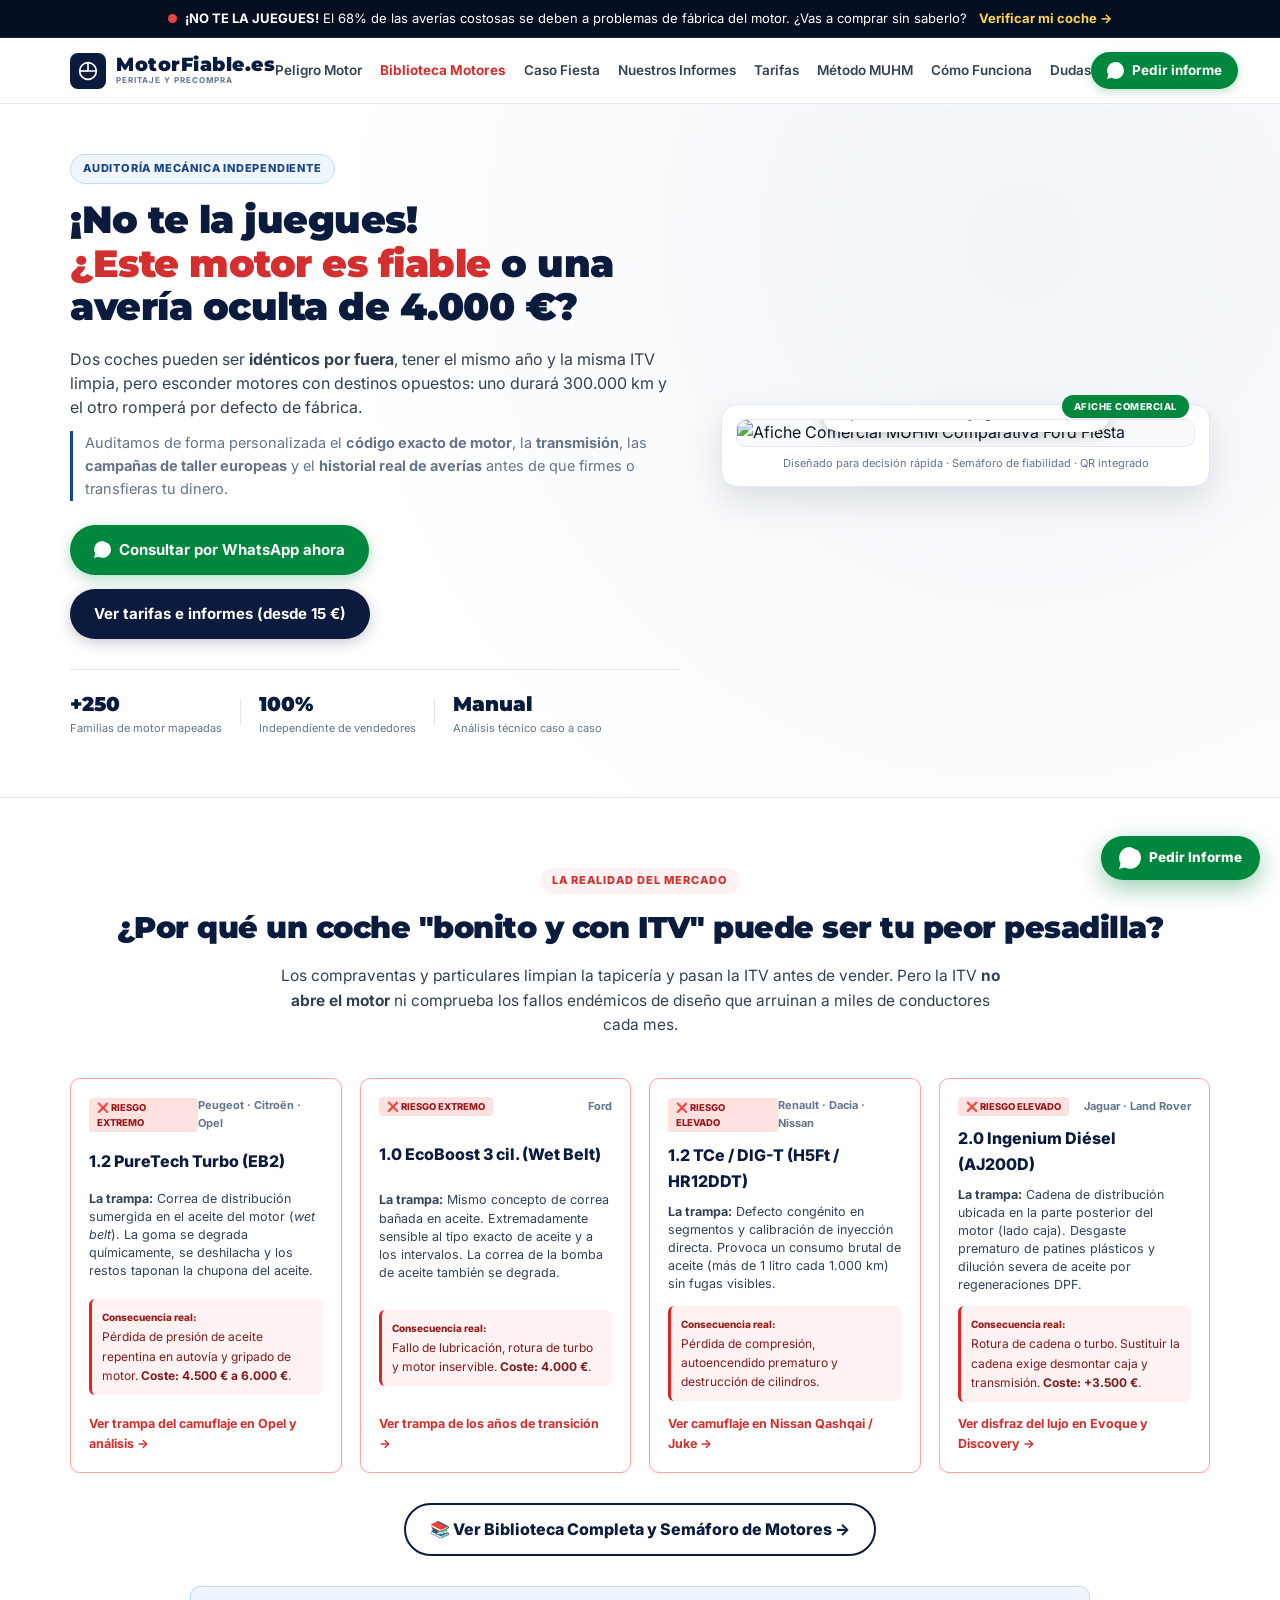
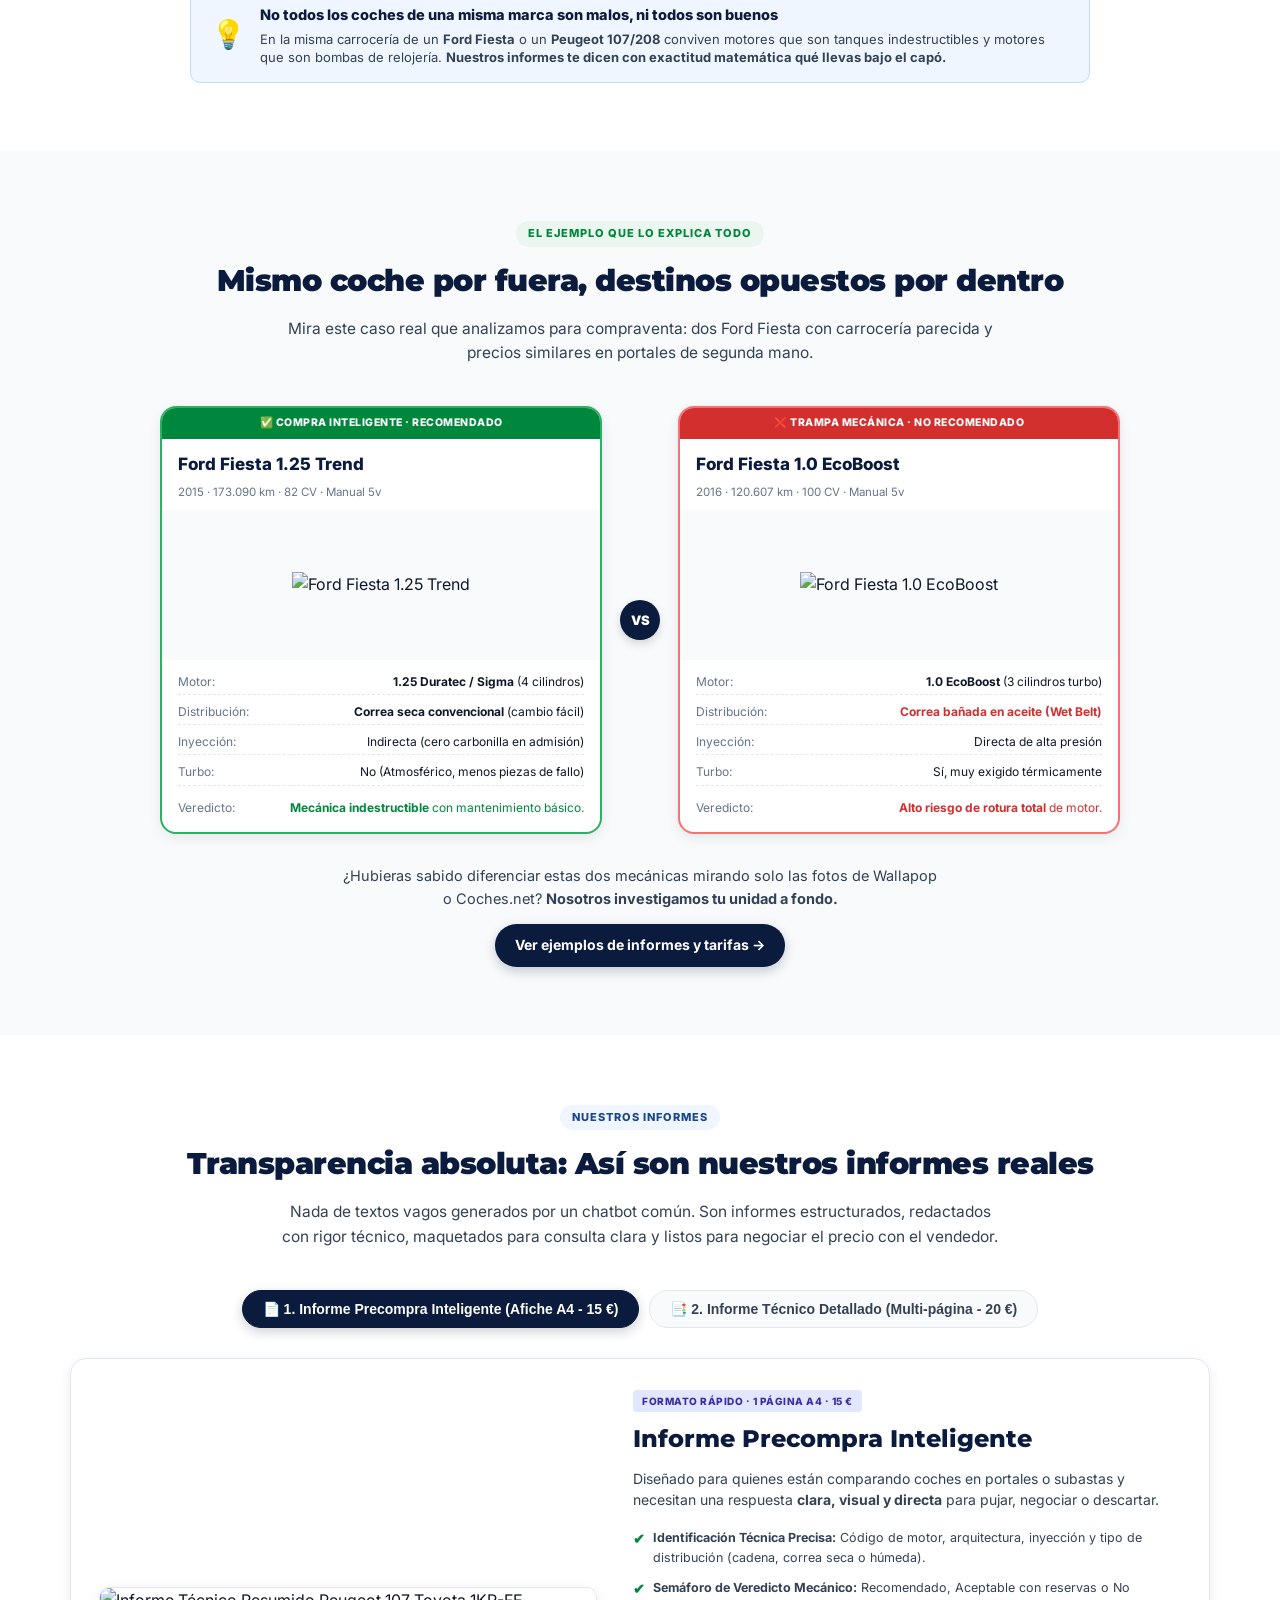
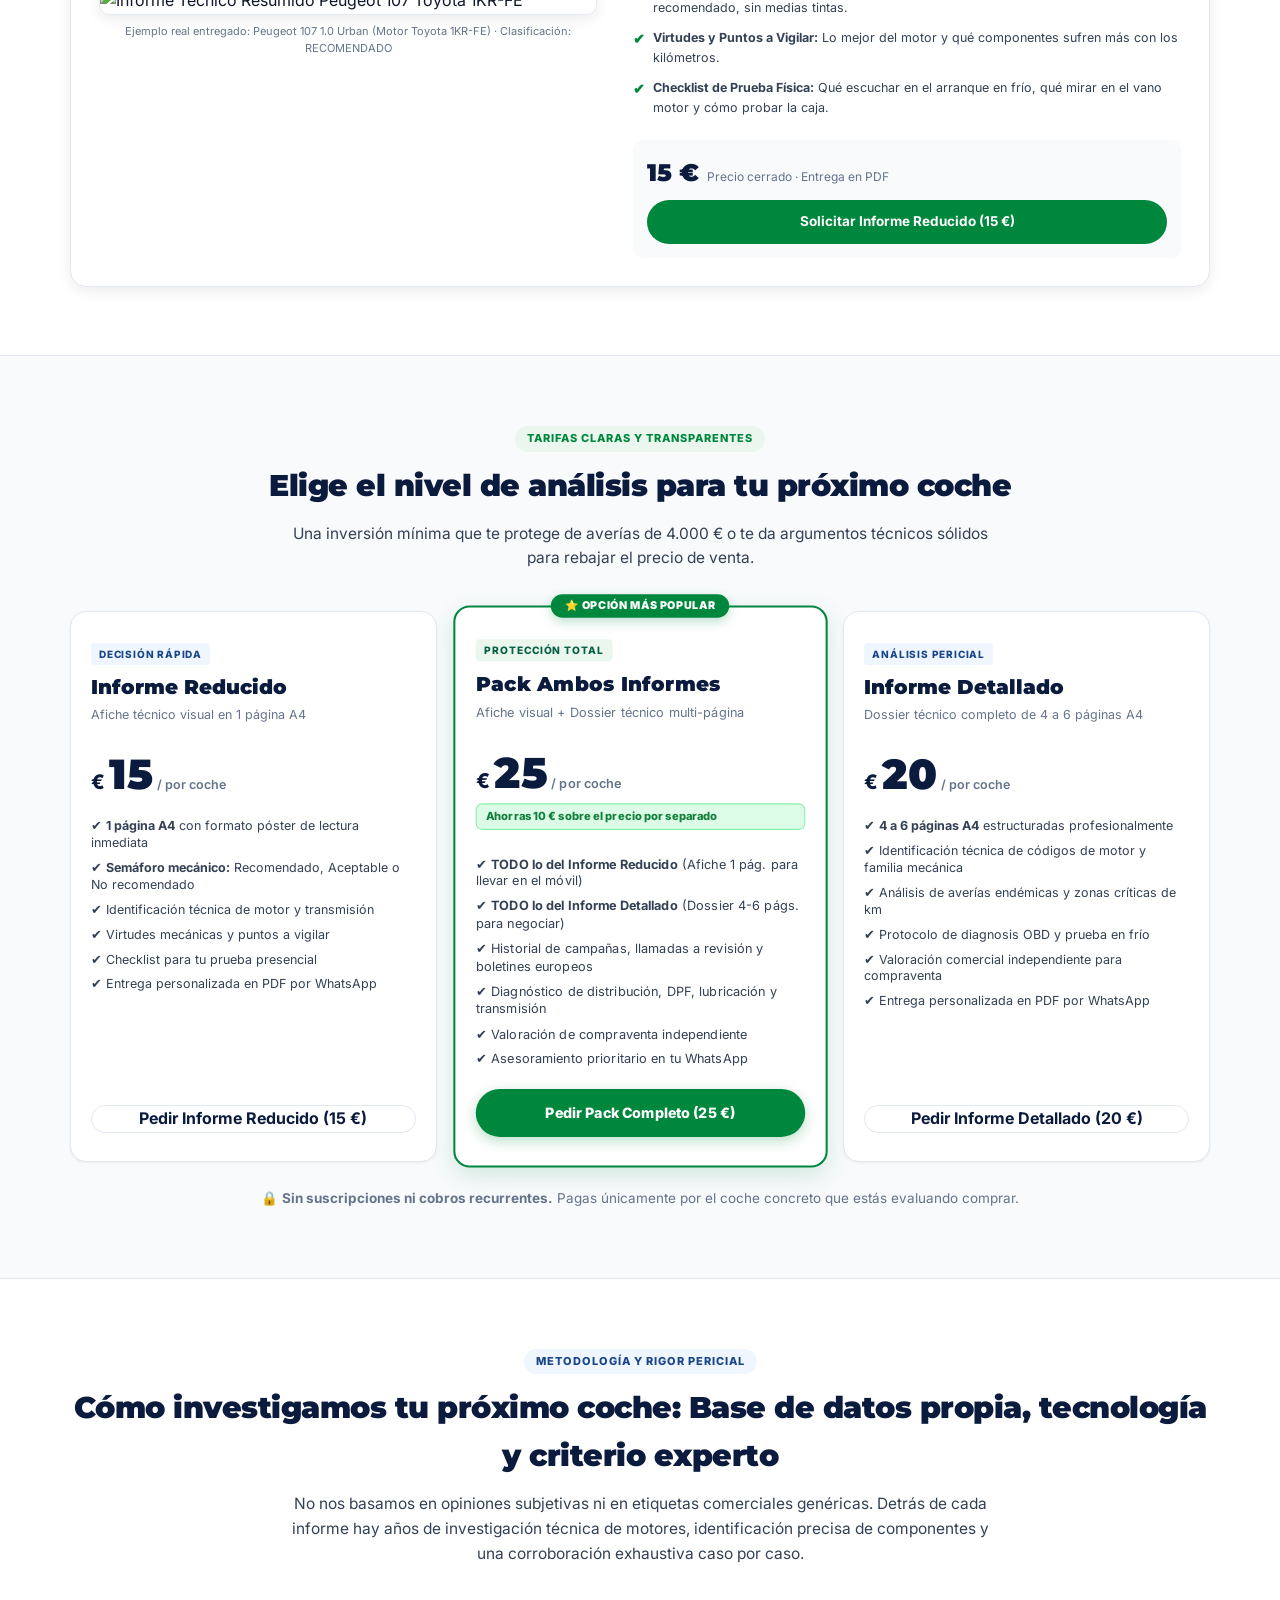
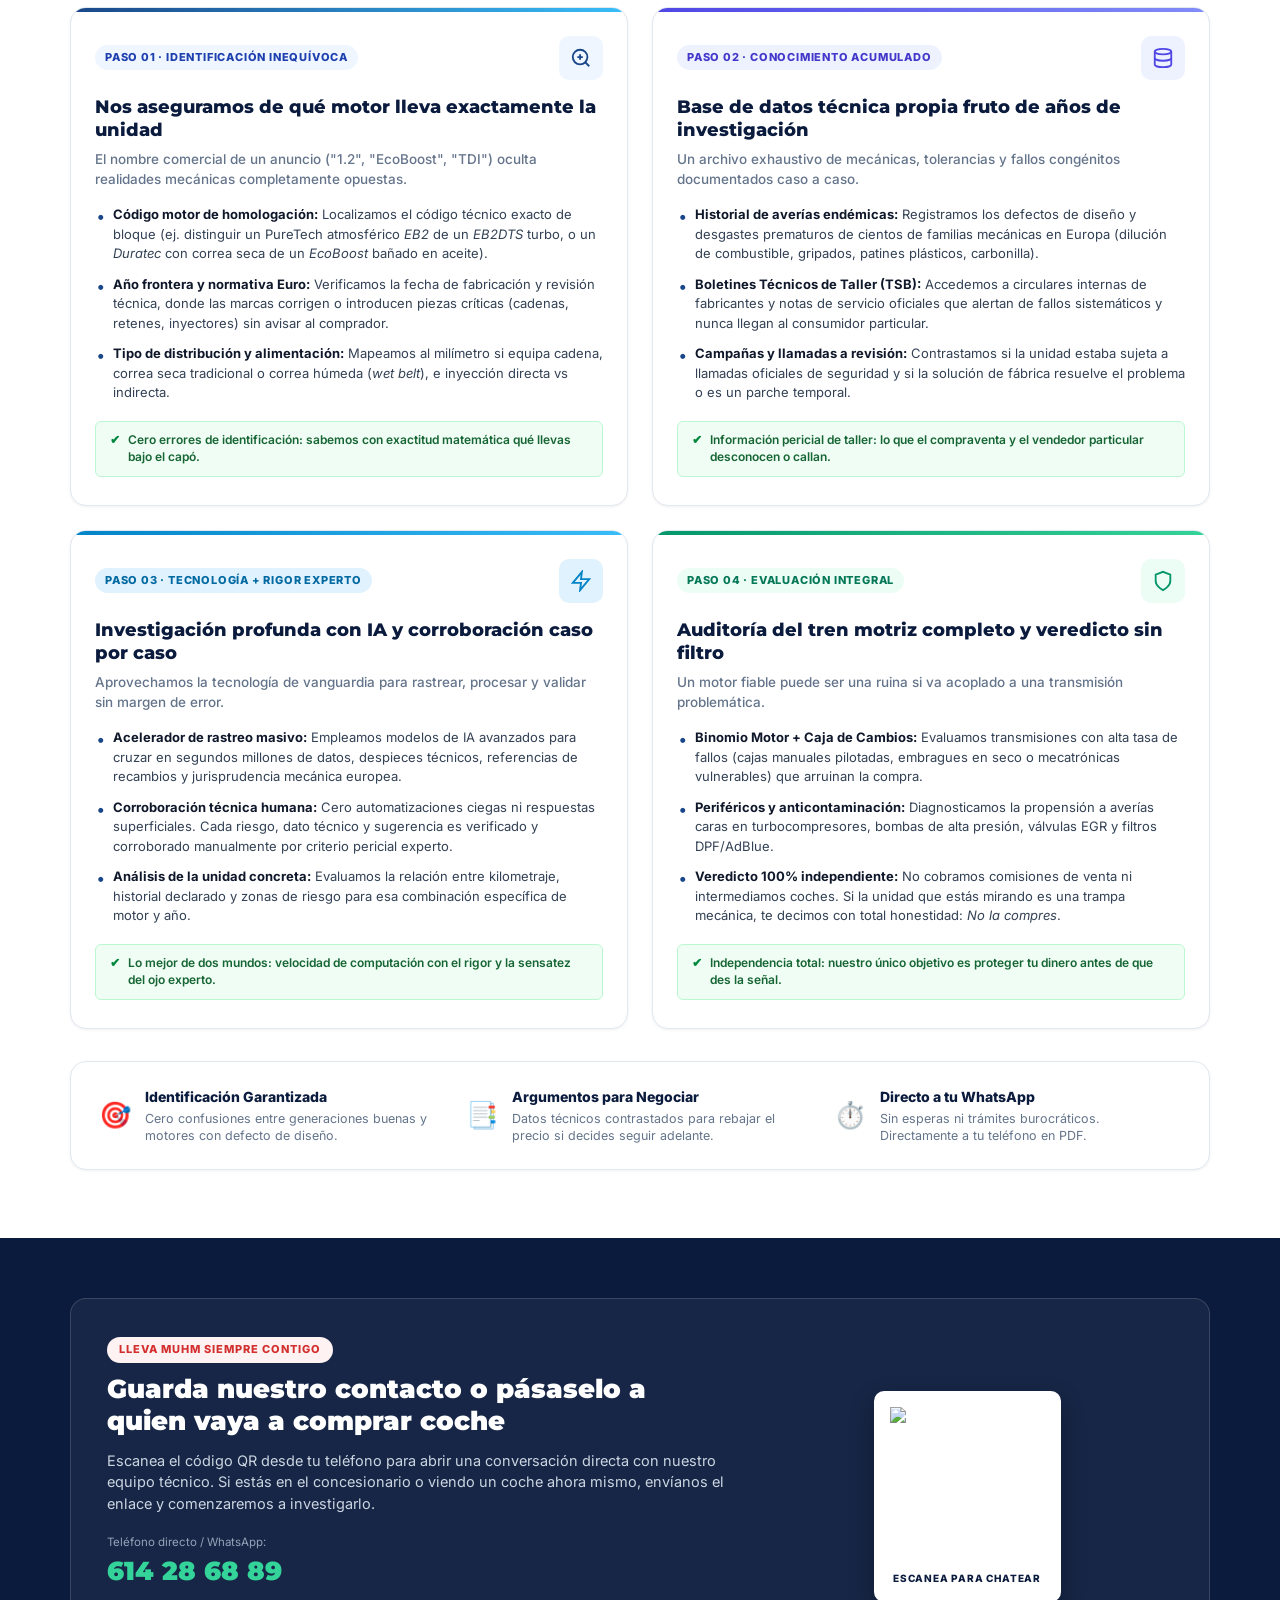
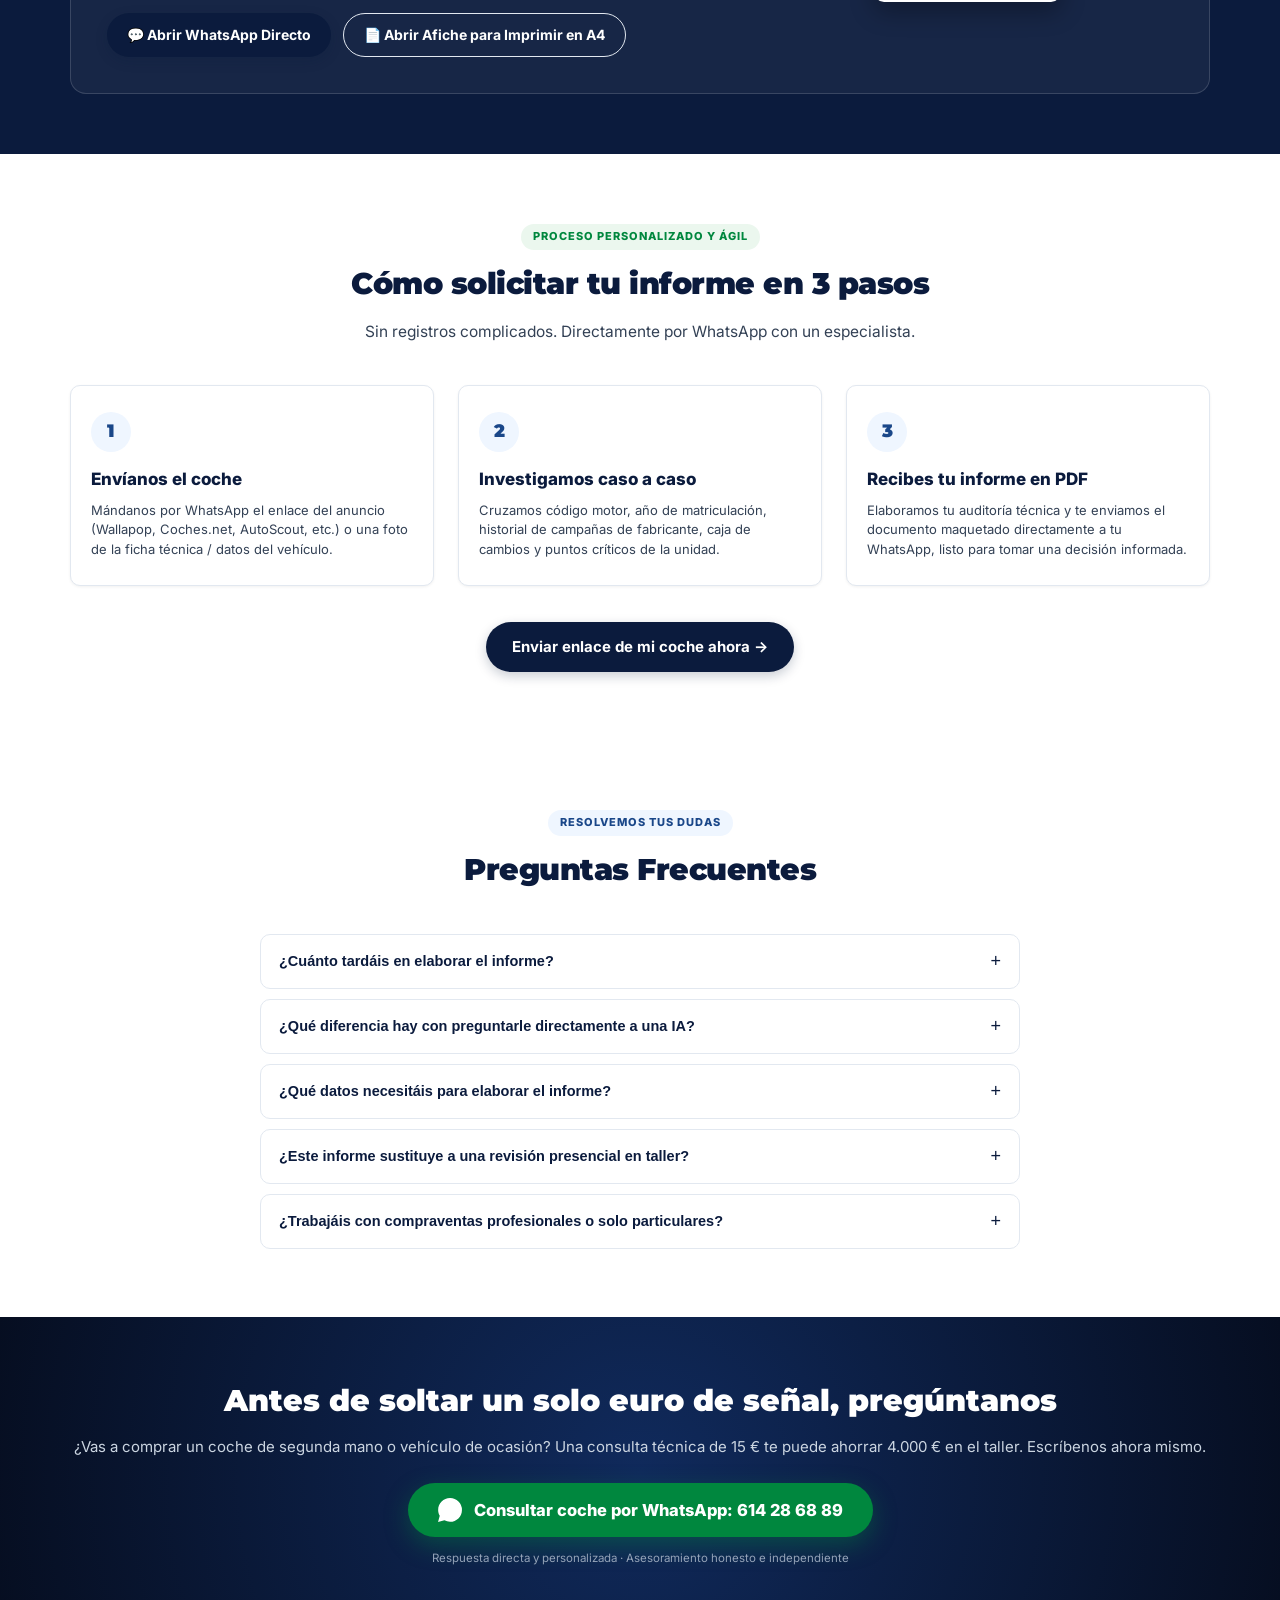
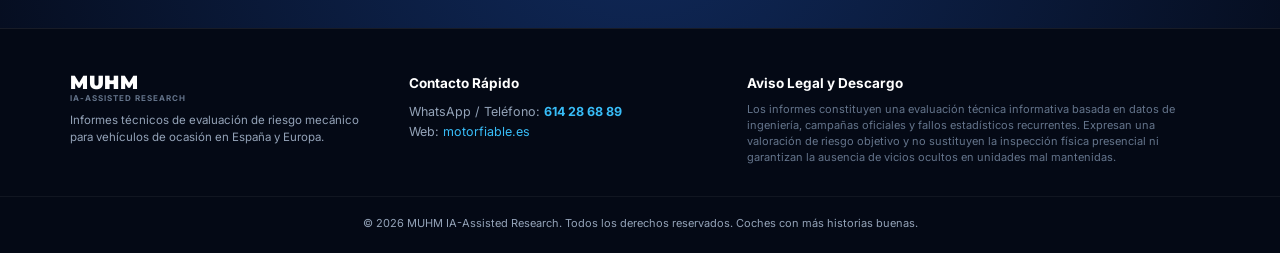
==== commit 1f85a13b: "fix(mobile): standardize mobile nav drawer and quick bar across Biblioteca de Motores and subpages, " ====
--- a/landing/index.html
+++ b/landing/index.html
@@ -139,8 +139,8 @@
           </svg>
         </div>
         <div class="brand-names">
-          <span class="logo-title">MUHM</span>
-          <span class="logo-subtitle">IA-ASSISTED RESEARCH</span>
+          <span class="logo-title">MotorFiable<span class="tld-tag">.es</span></span>
+          <span class="logo-subtitle">PERITAJE Y PRECOMPRA</span>
         </div>
       </a>
 
--- a/landing/styles.css
+++ b/landing/styles.css
@@ -2119,6 +2119,28 @@
   .floating-whatsapp { padding: 12px; border-radius: 50%; }
 }
 
+@media (max-width: 480px) {
+  .brand-logo { gap: 6px; }
+  .logo-title { font-size: 16px; }
+  .logo-subtitle { font-size: 7px; }
+  .header-actions { gap: 6px; }
+  .btn-whatsapp-header { padding: 6px 10px; font-size: 12px; gap: 5px; }
+  .btn-wa-icon { width: 15px; height: 15px; }
+  .mobile-menu-btn { padding: 6px; width: 34px; height: 34px; }
+}
+
+.main-nav {
+  display: flex;
+  align-items: center;
+}
+
+@media (max-width: 991px) {
+  .main-nav {
+    display: none !important;
+  }
+}
+
+
 /* =========================================================
    PÁGINAS DE FICHAS DE MOTORES (/motores/) & CAMUFLAJE
    ========================================================= */
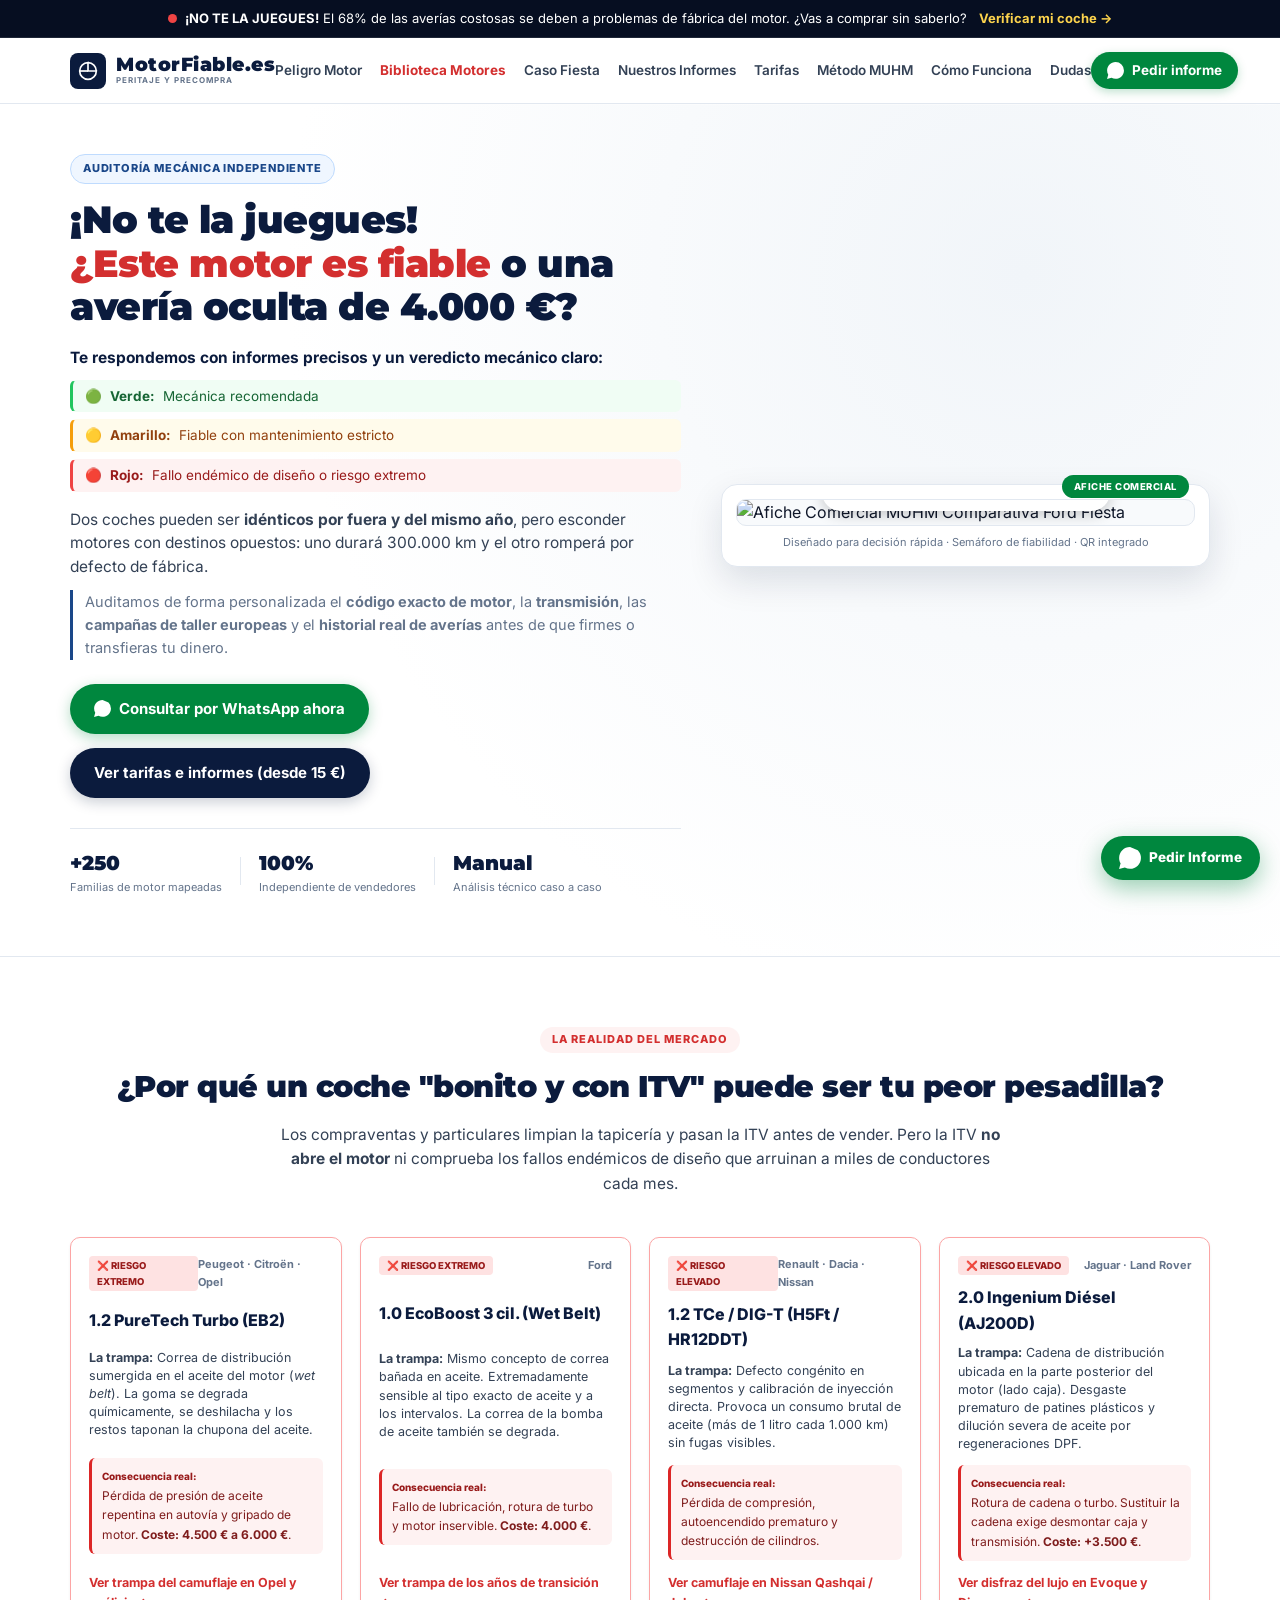
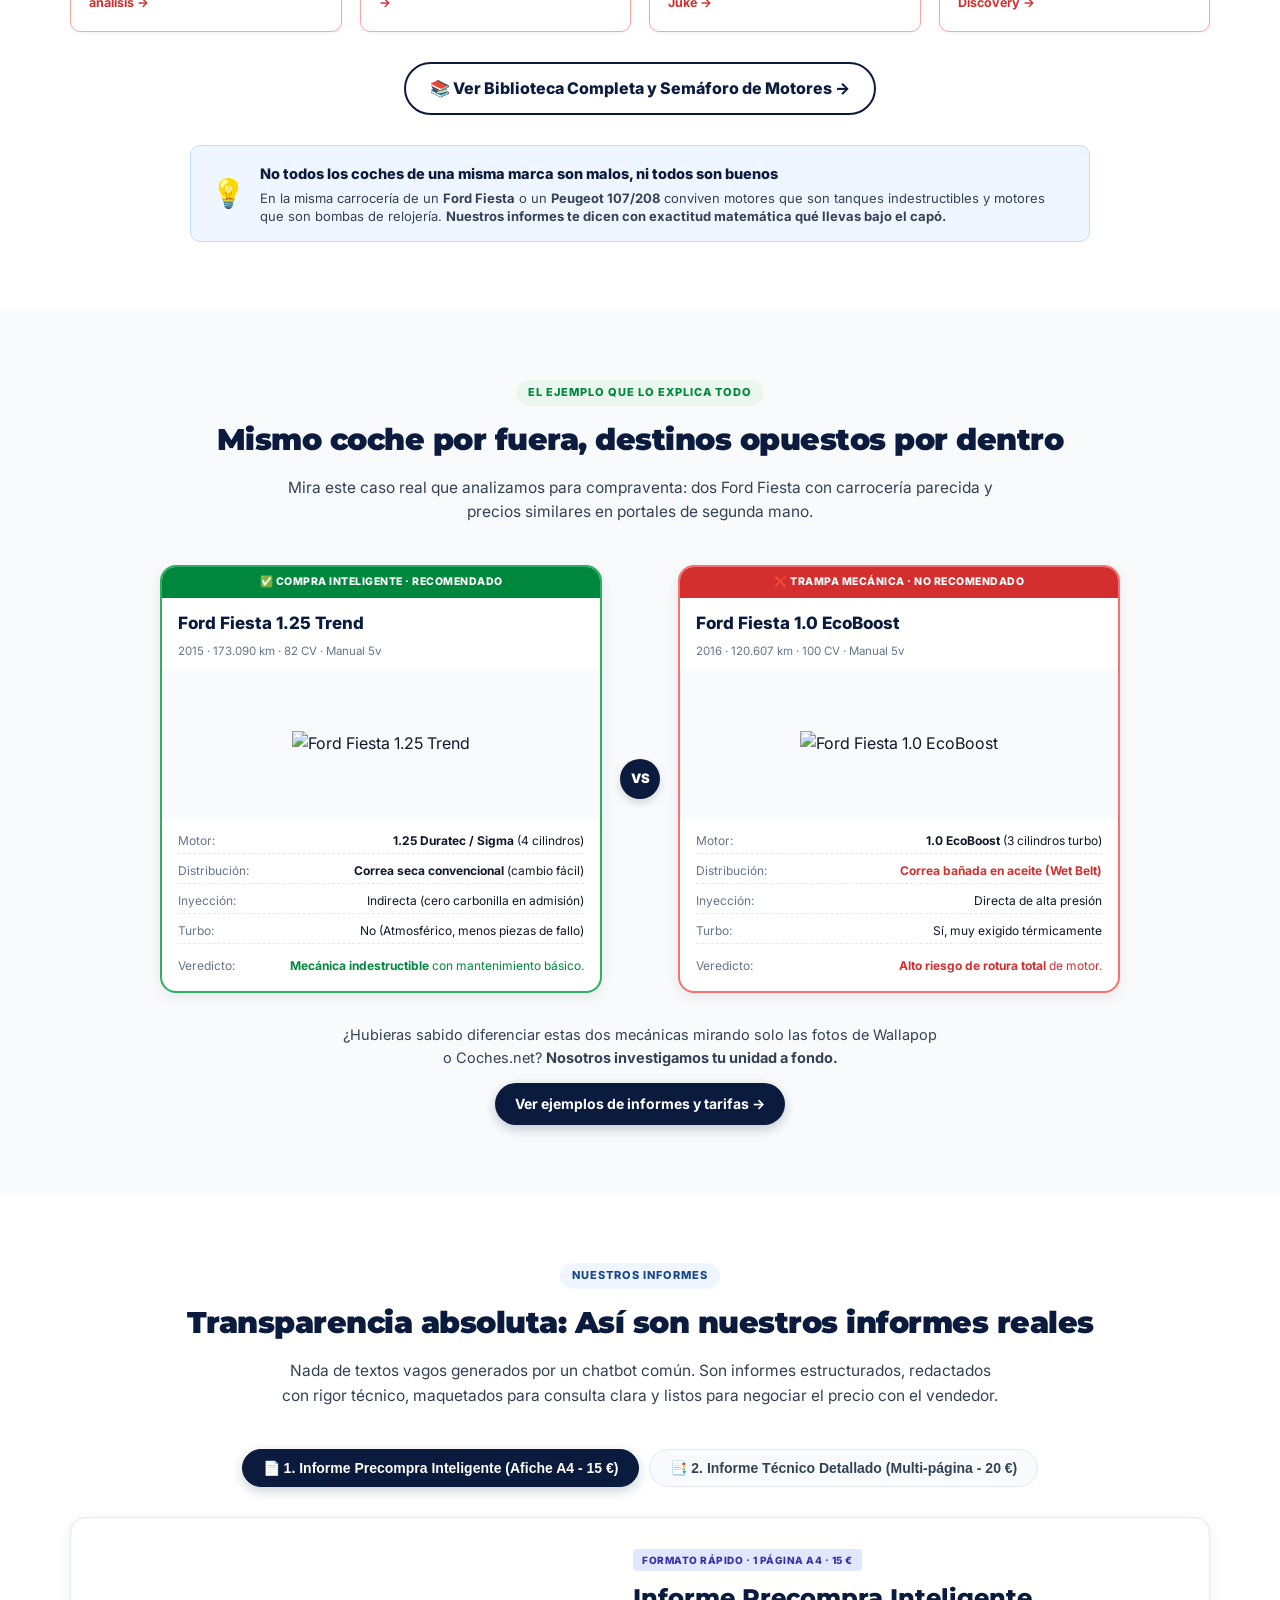
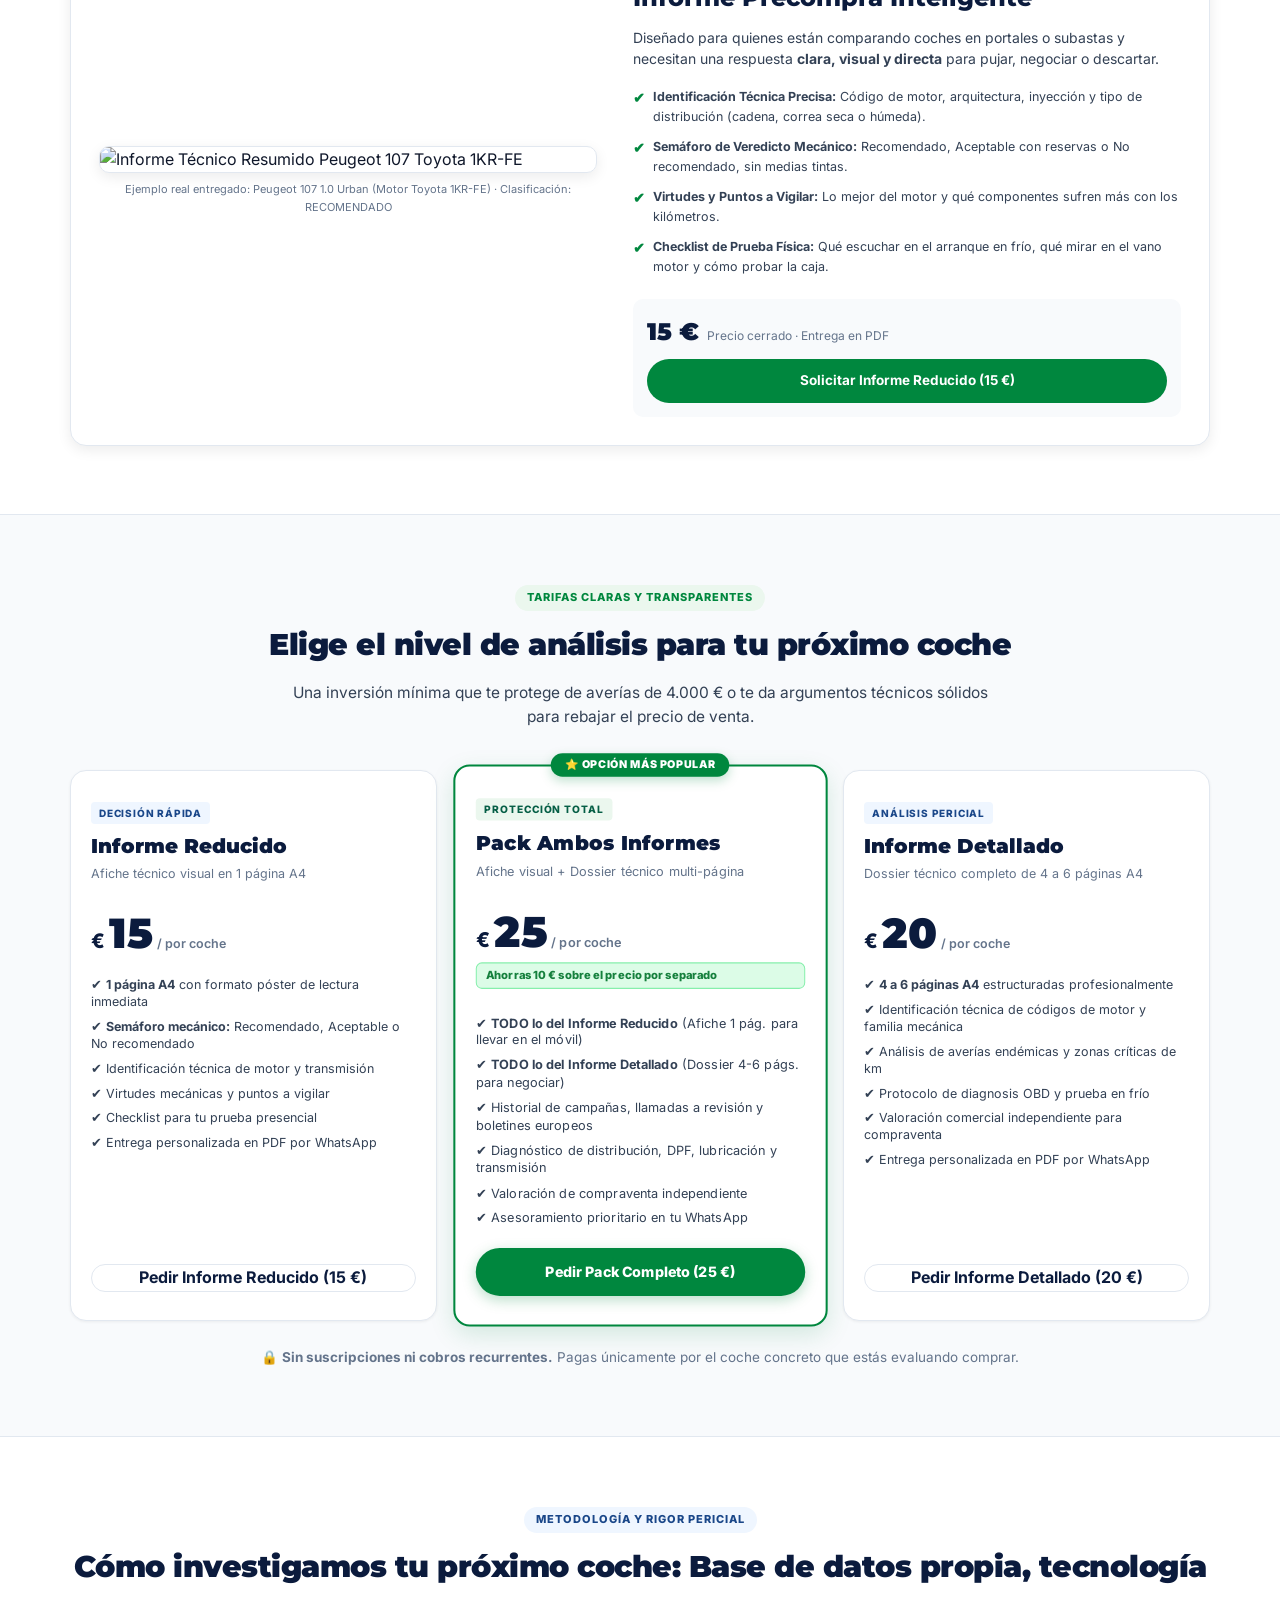
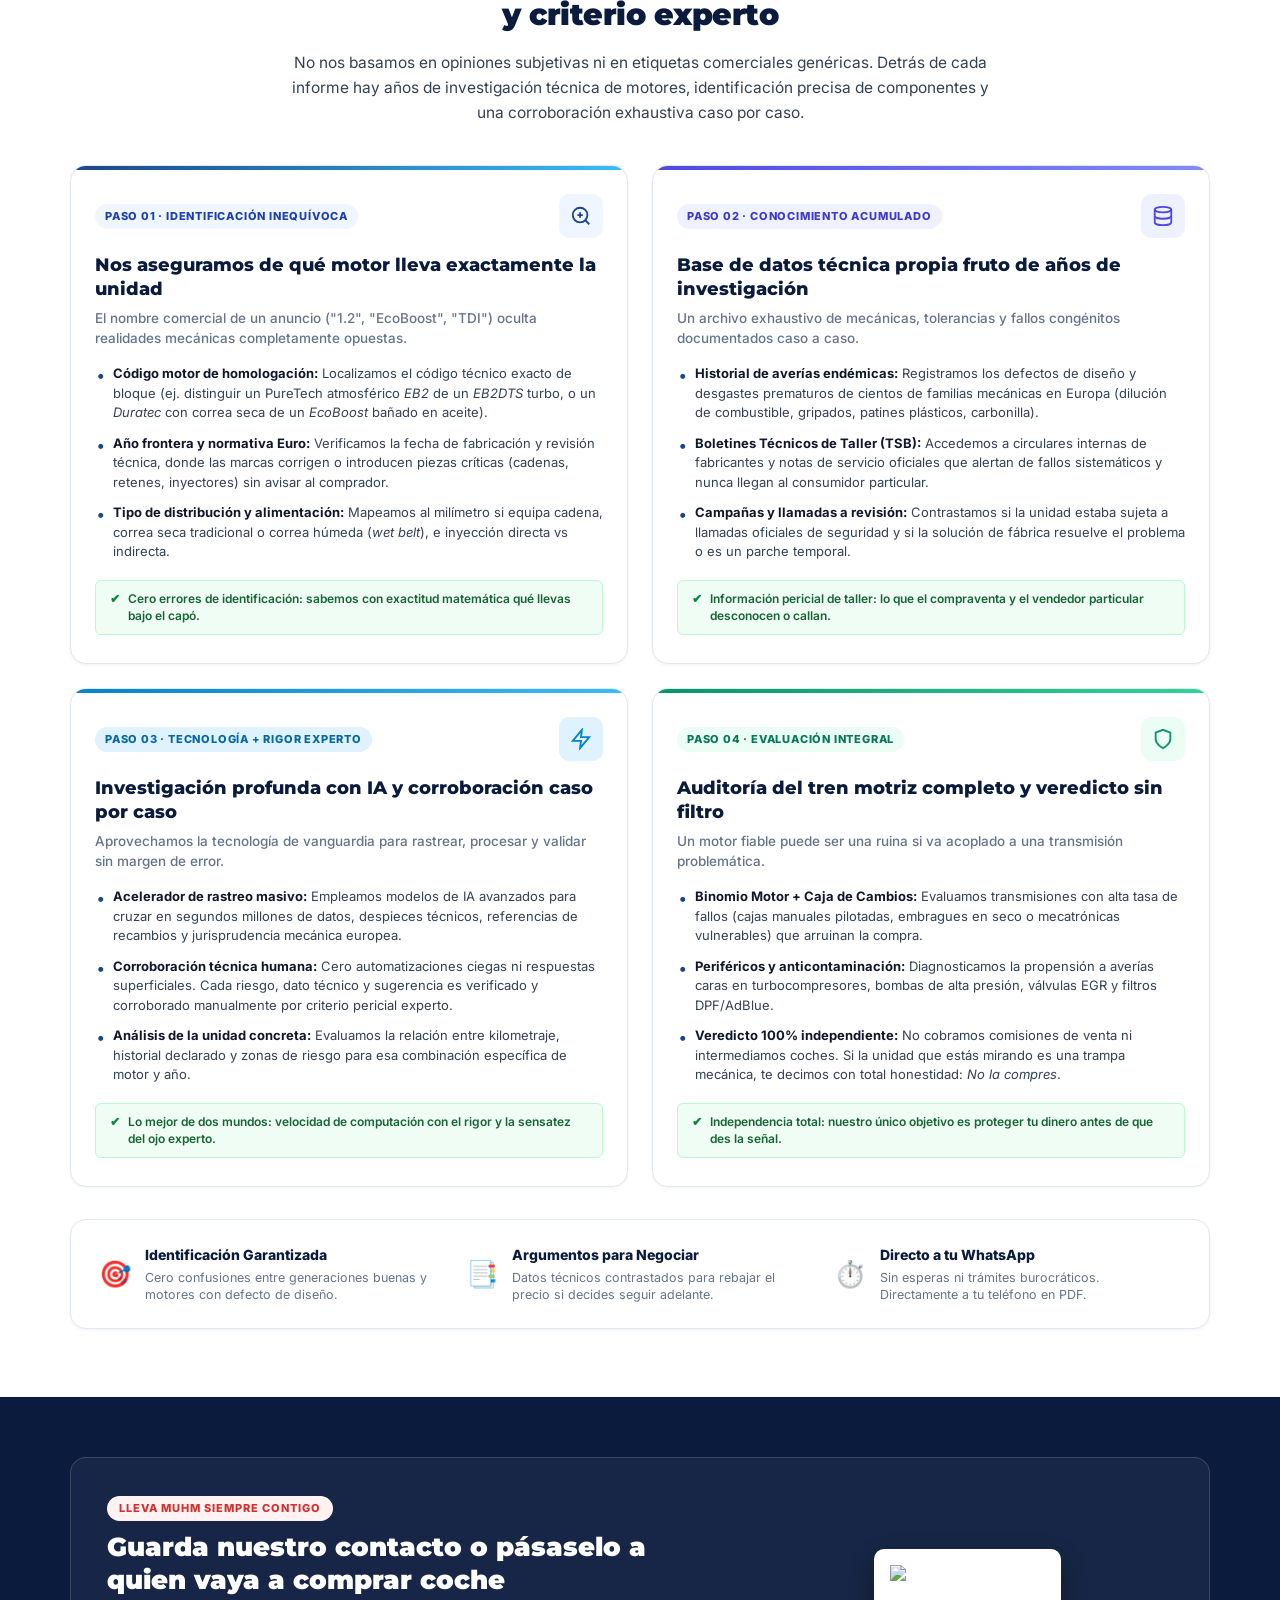
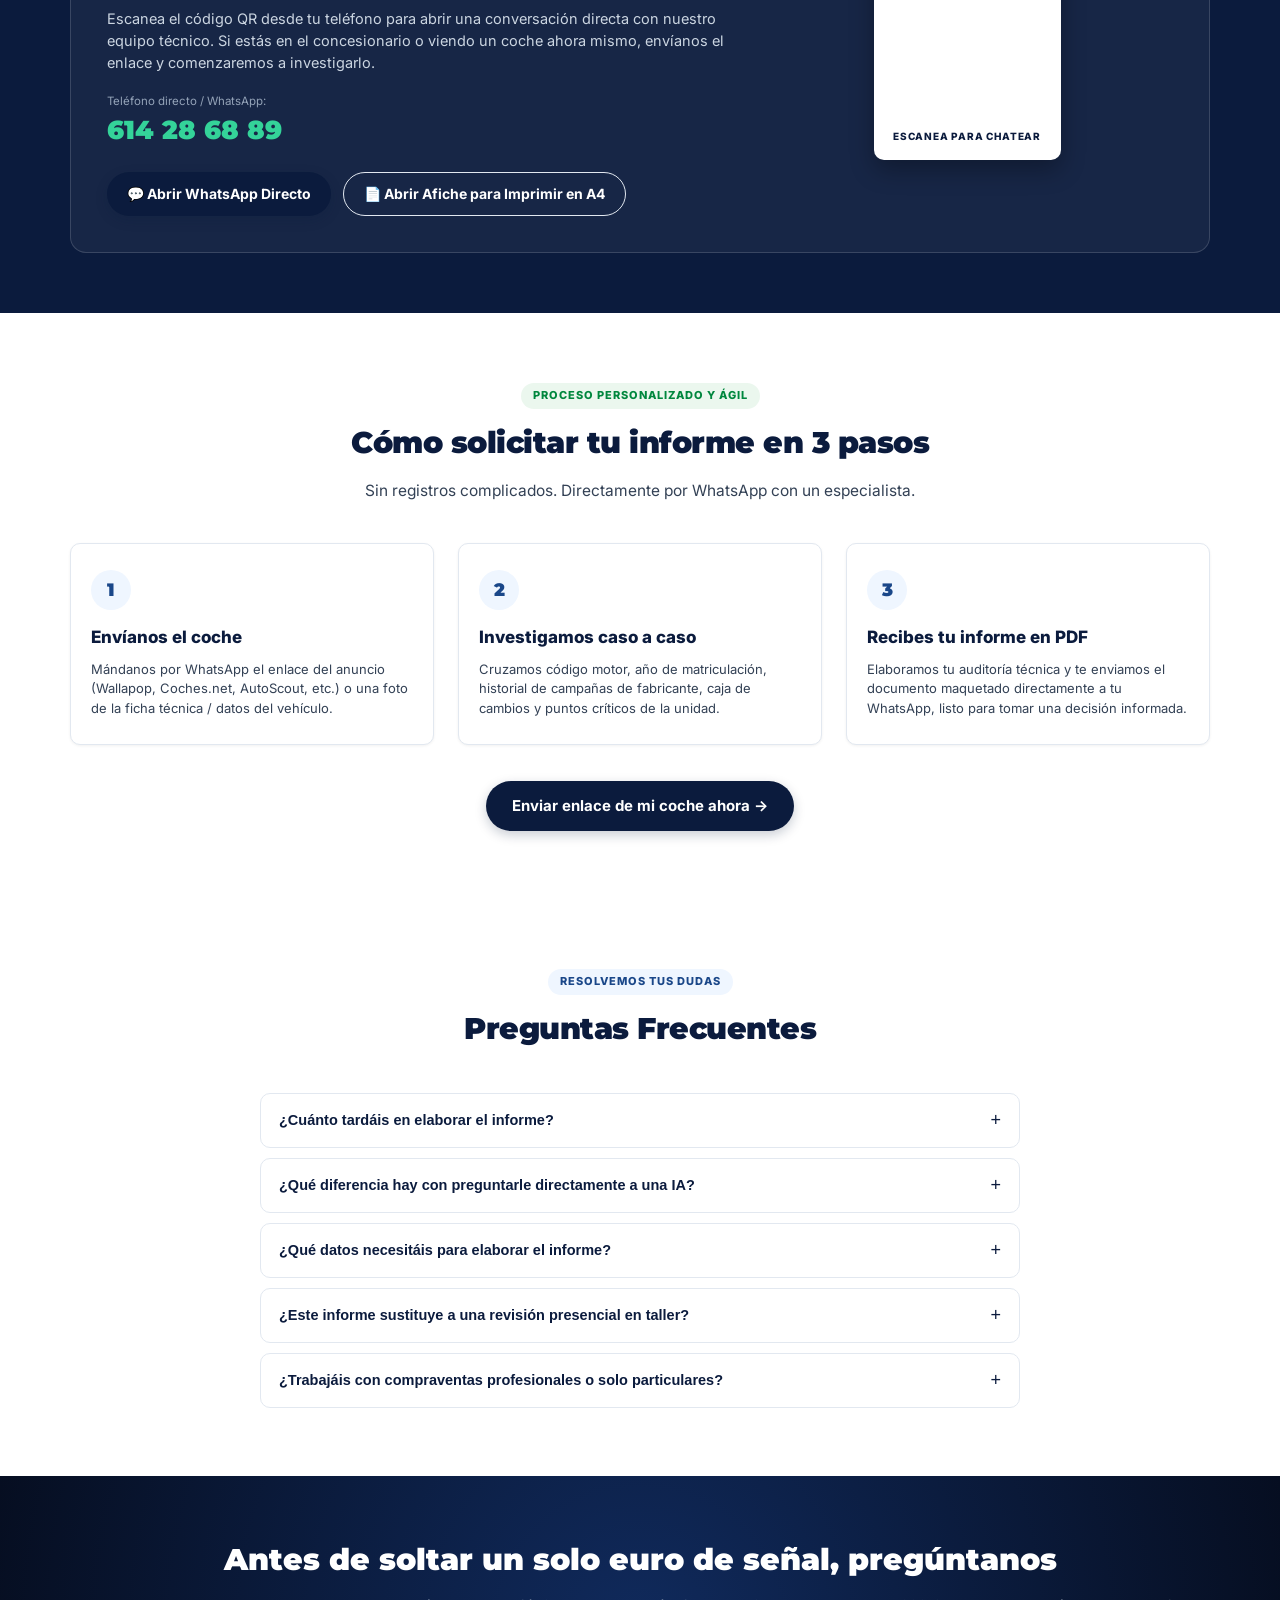
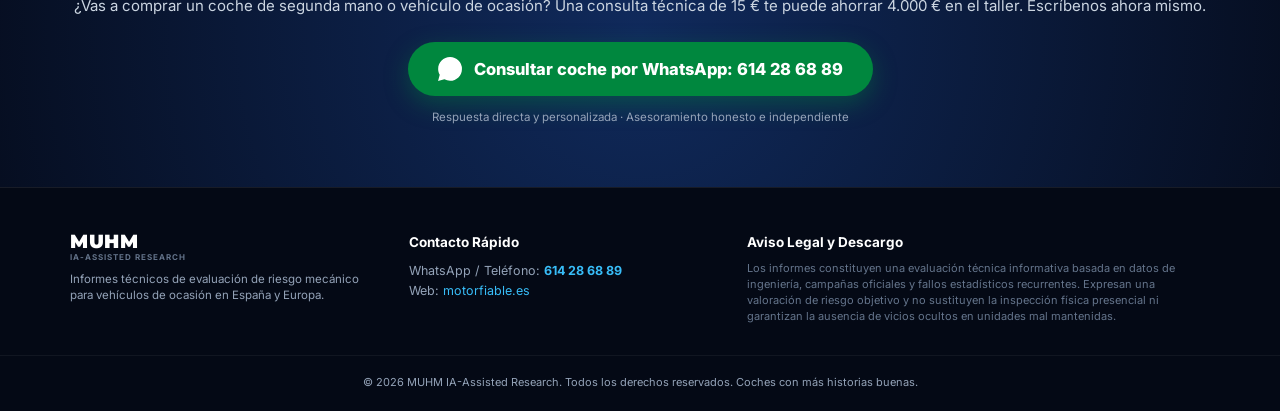
==== commit e0f964aa: "copy: add traffic light verdict response in hero and update subtitle" ====
--- a/landing/index.html
+++ b/landing/index.html
@@ -222,8 +222,17 @@
           <span class="highlight-text">¿Este motor es fiable</span> o una avería oculta de 4.000 €?
         </h1>
         
+        <div class="hero-verdict-intro">
+          <p class="hero-verdict-heading"><strong>Te respondemos con informes precisos y un veredicto mecánico claro:</strong></p>
+          <div class="hero-traffic-lights">
+            <div class="traffic-pill pill-green">🟢 <strong>Verde:</strong> Mecánica recomendada</div>
+            <div class="traffic-pill pill-amber">🟡 <strong>Amarillo:</strong> Fiable con mantenimiento estricto</div>
+            <div class="traffic-pill pill-red">🔴 <strong>Rojo:</strong> Fallo endémico de diseño o riesgo extremo</div>
+          </div>
+        </div>
+
         <p class="hero-subtitle">
-          Dos coches pueden ser <strong>idénticos por fuera</strong>, tener el mismo año y la misma ITV limpia, pero esconder motores con destinos opuestos: uno durará 300.000 km y el otro romperá por defecto de fábrica. 
+          Dos coches pueden ser <strong>idénticos por fuera y del mismo año</strong>, pero esconder motores con destinos opuestos: uno durará 300.000 km y el otro romperá por defecto de fábrica. 
         </p>
 
         <p class="hero-highlight-note">
--- a/landing/styles.css
+++ b/landing/styles.css
@@ -505,8 +505,55 @@
   color: var(--accent-red);
 }
 
+.hero-verdict-intro {
+  margin-bottom: 16px;
+}
+
+.hero-verdict-heading {
+  font-size: 15.5px;
+  color: var(--primary-navy);
+  margin-bottom: 10px;
+  line-height: 1.45;
+}
+
+.hero-traffic-lights {
+  display: flex;
+  flex-direction: column;
+  gap: 7px;
+  margin-bottom: 16px;
+}
+
+.traffic-pill {
+  display: flex;
+  align-items: center;
+  gap: 8px;
+  font-size: 13.5px;
+  padding: 6px 12px;
+  border-radius: var(--radius-sm);
+  line-height: 1.4;
+  border: 1px solid transparent;
+}
+
+.pill-green {
+  background: #F0FDF4;
+  color: #166534;
+  border-left: 3px solid #22C55E;
+}
+
+.pill-amber {
+  background: #FFFBEB;
+  color: #92400E;
+  border-left: 3px solid #F59E0B;
+}
+
+.pill-red {
+  background: #FEF2F2;
+  color: #991B1B;
+  border-left: 3px solid #EF4444;
+}
+
 .hero-subtitle {
-  font-size: 16px;
+  font-size: 15.5px;
   color: var(--text-body);
   margin-bottom: 12px;
   line-height: 1.5;
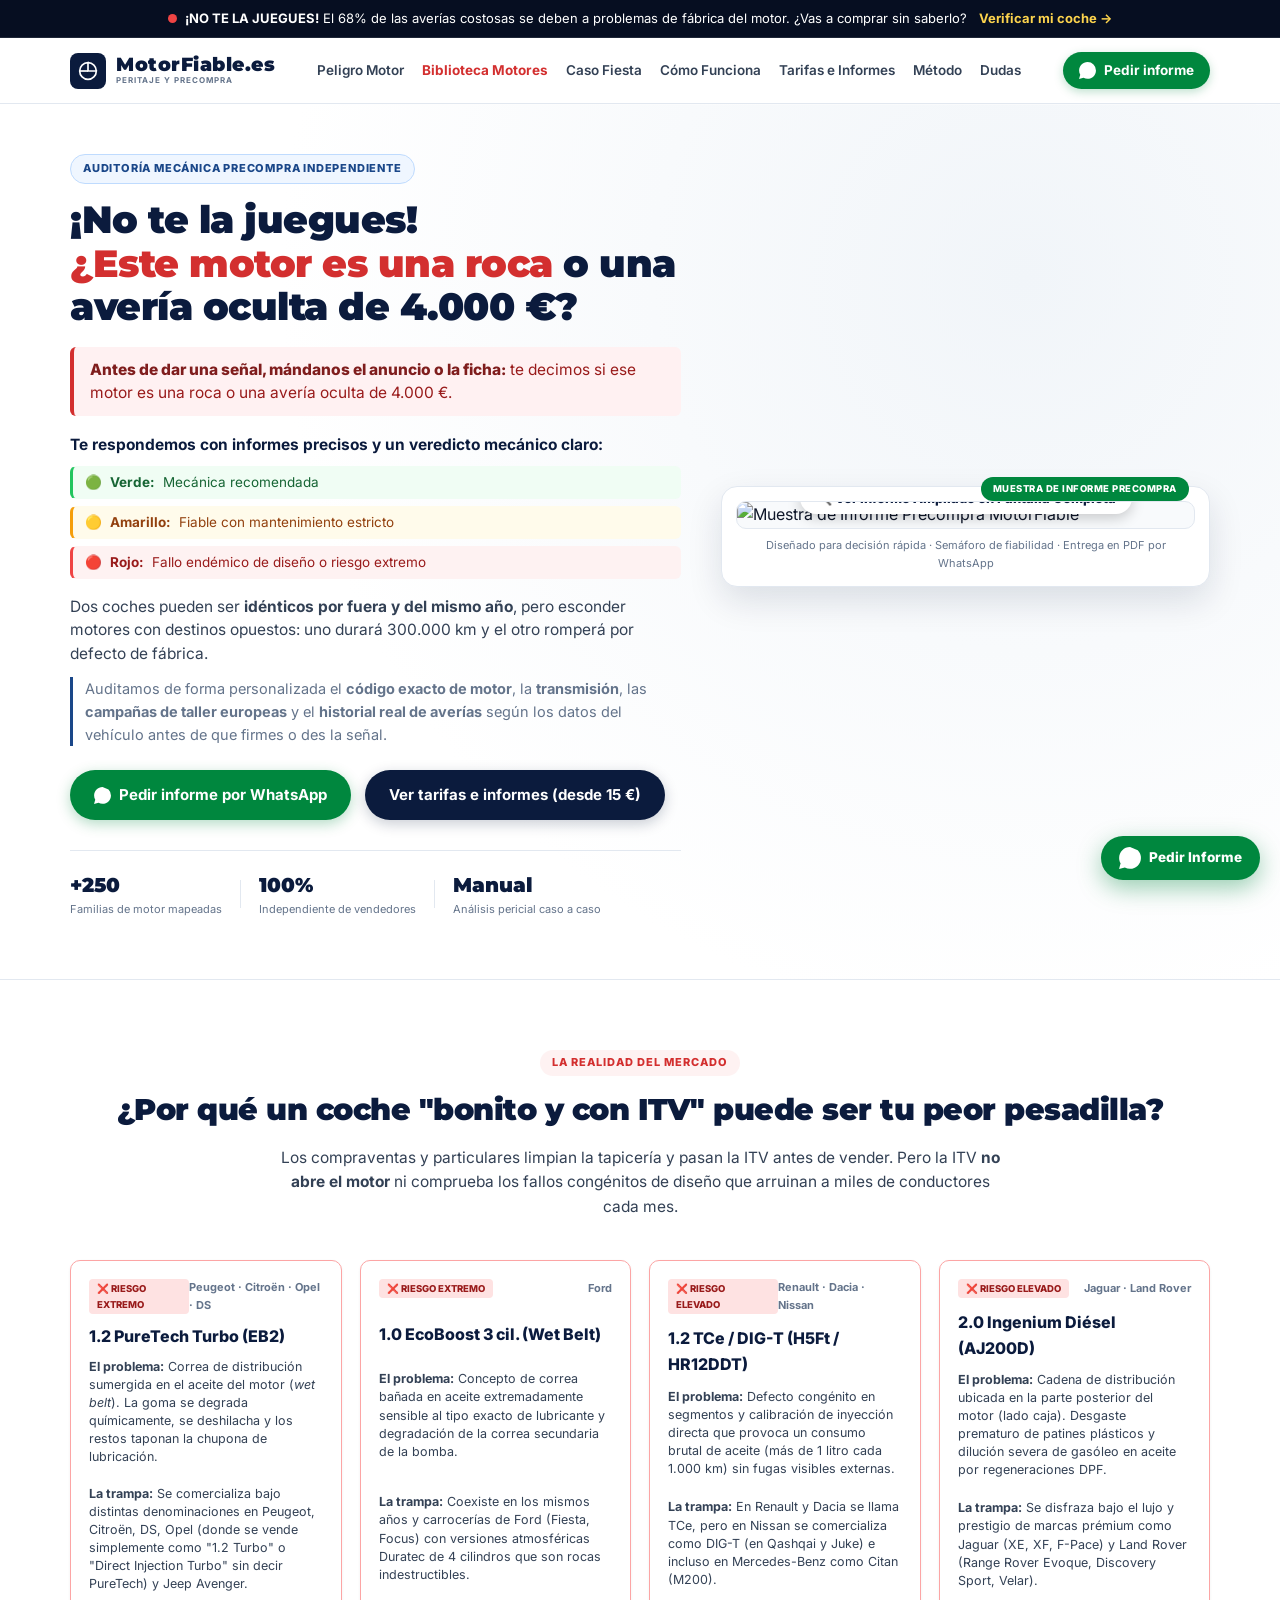
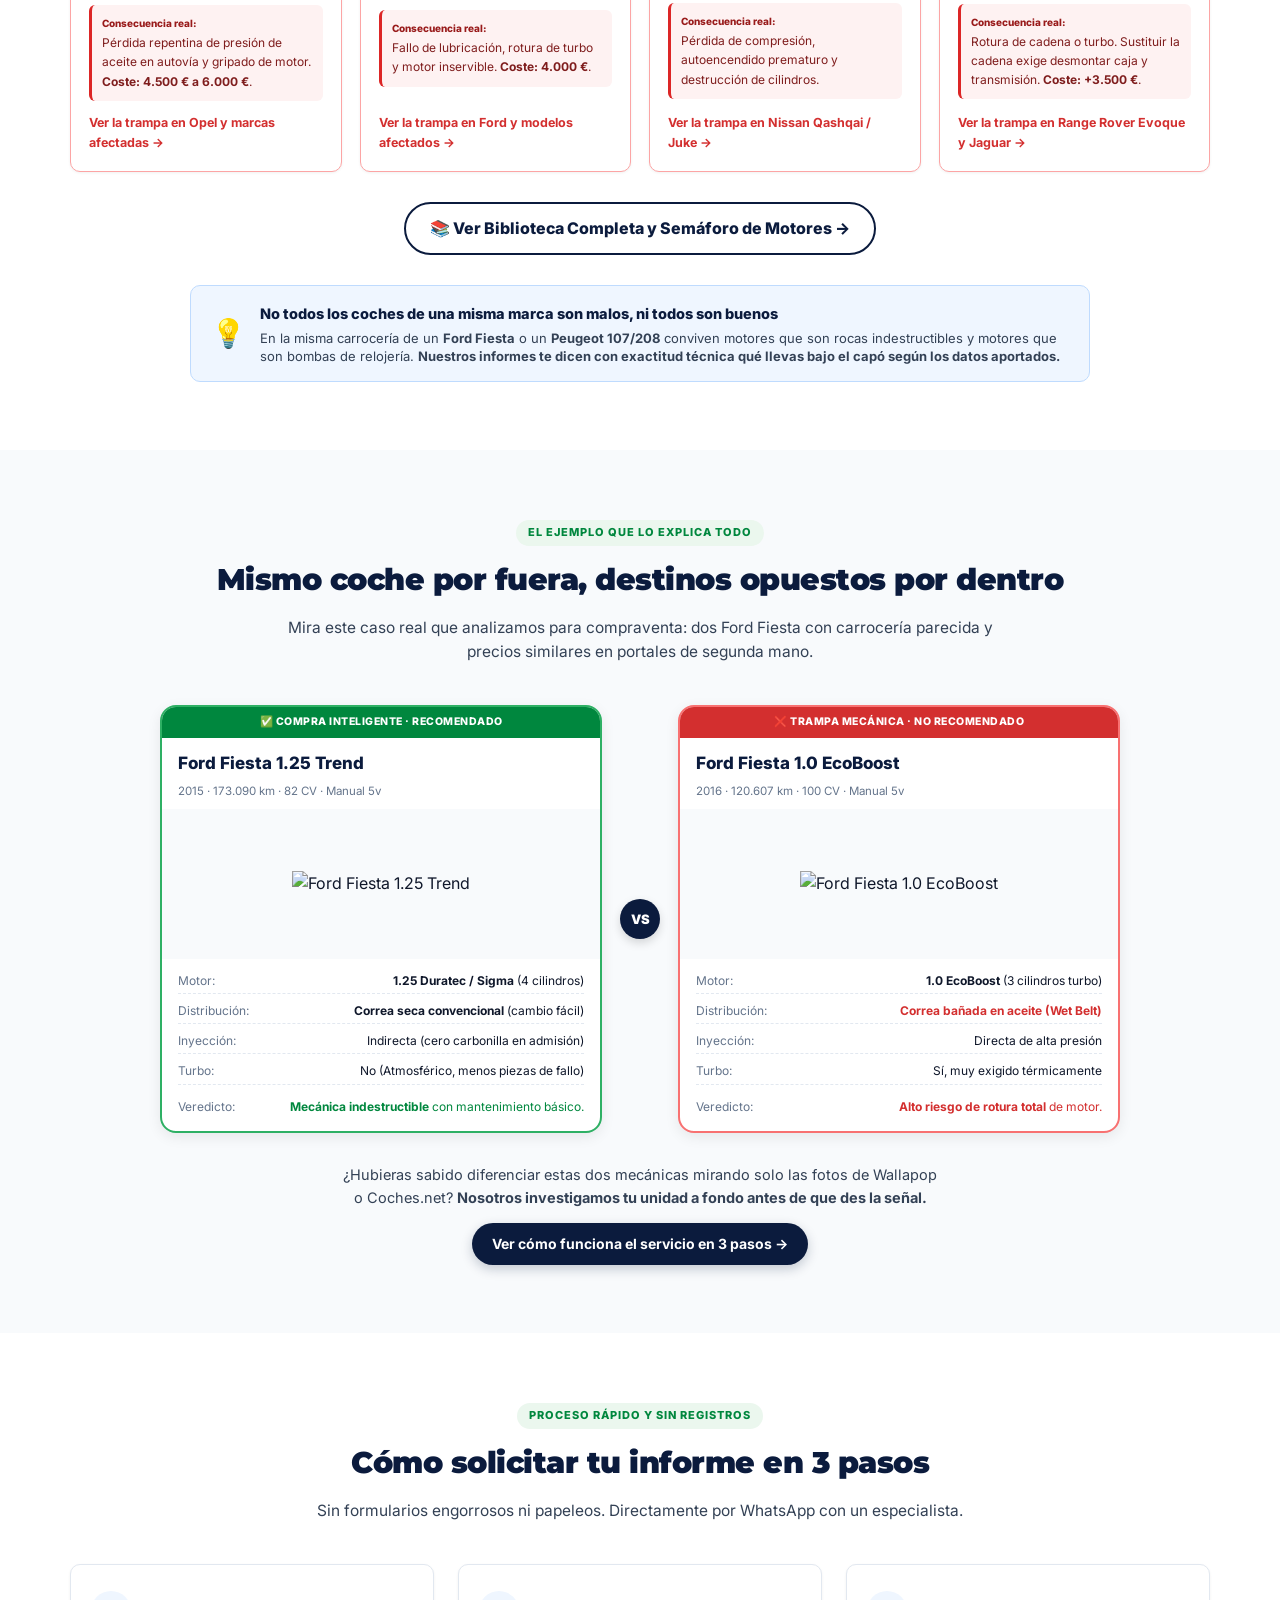
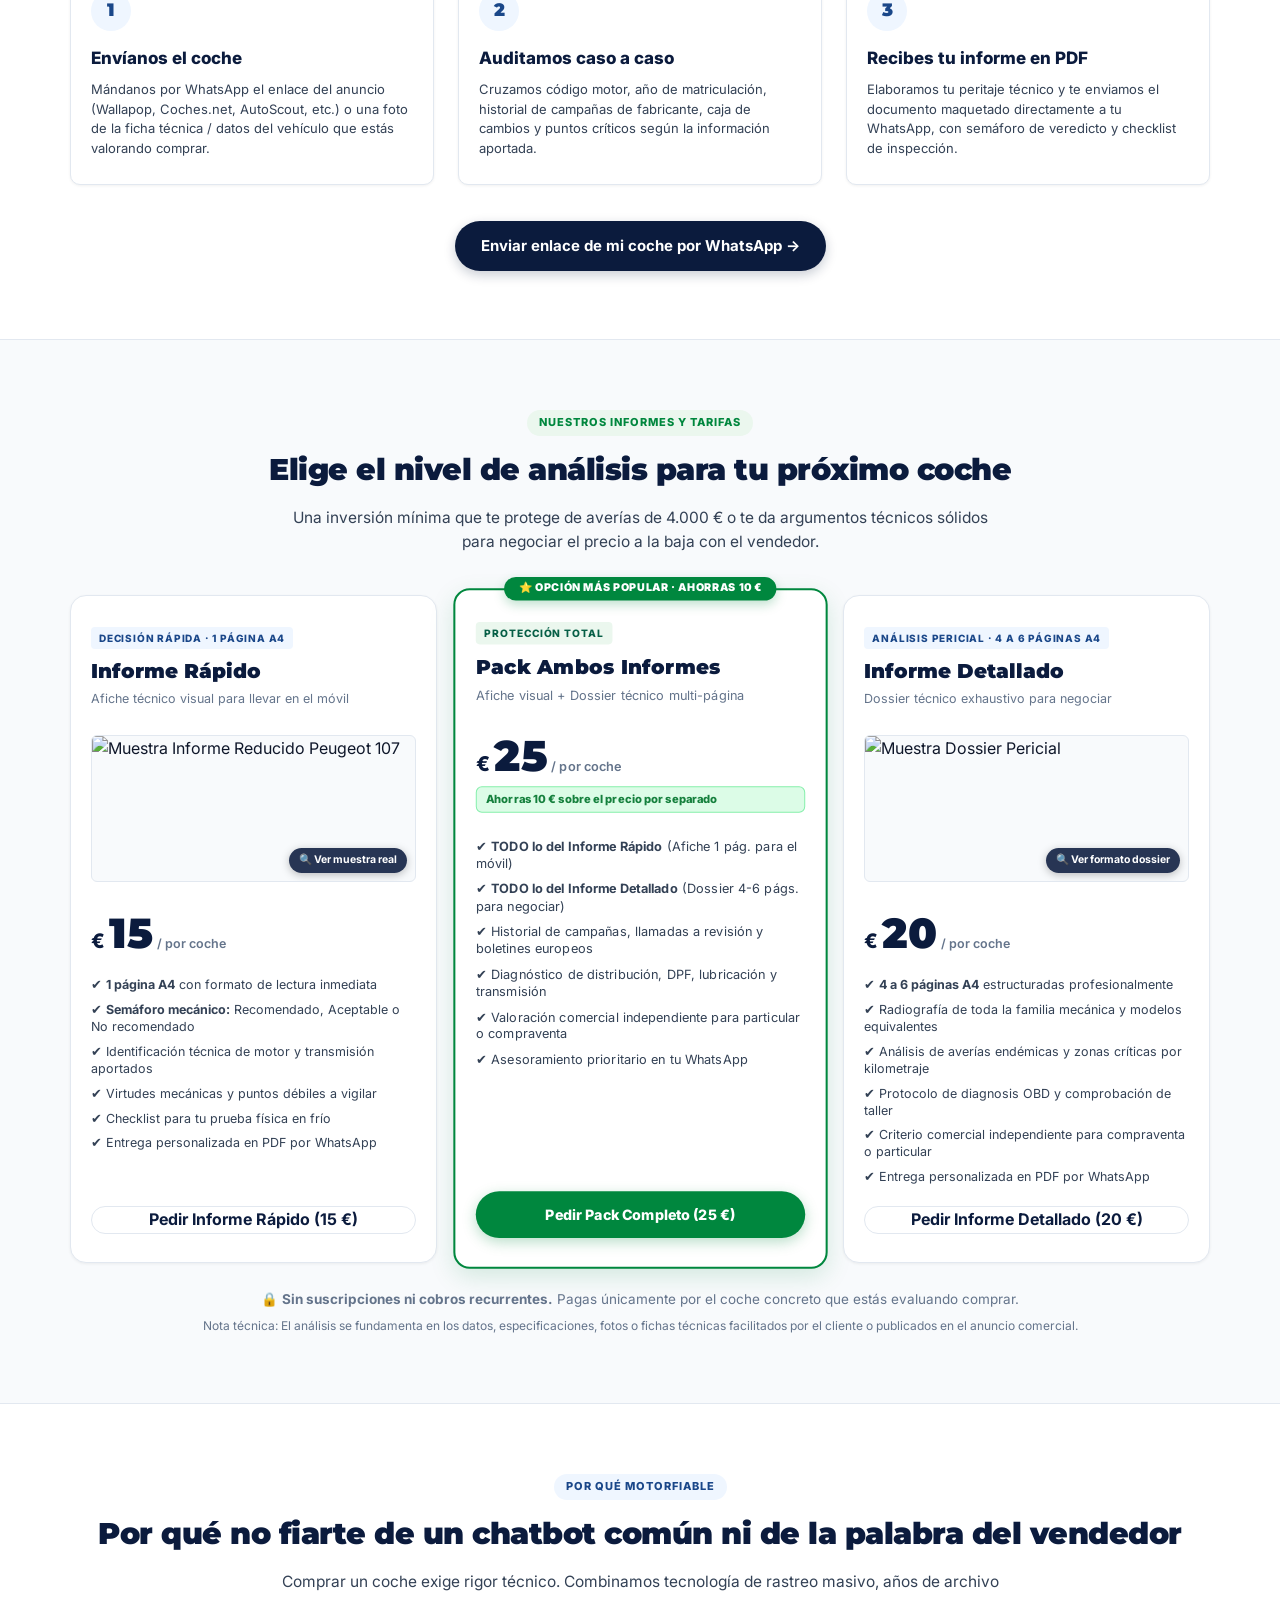
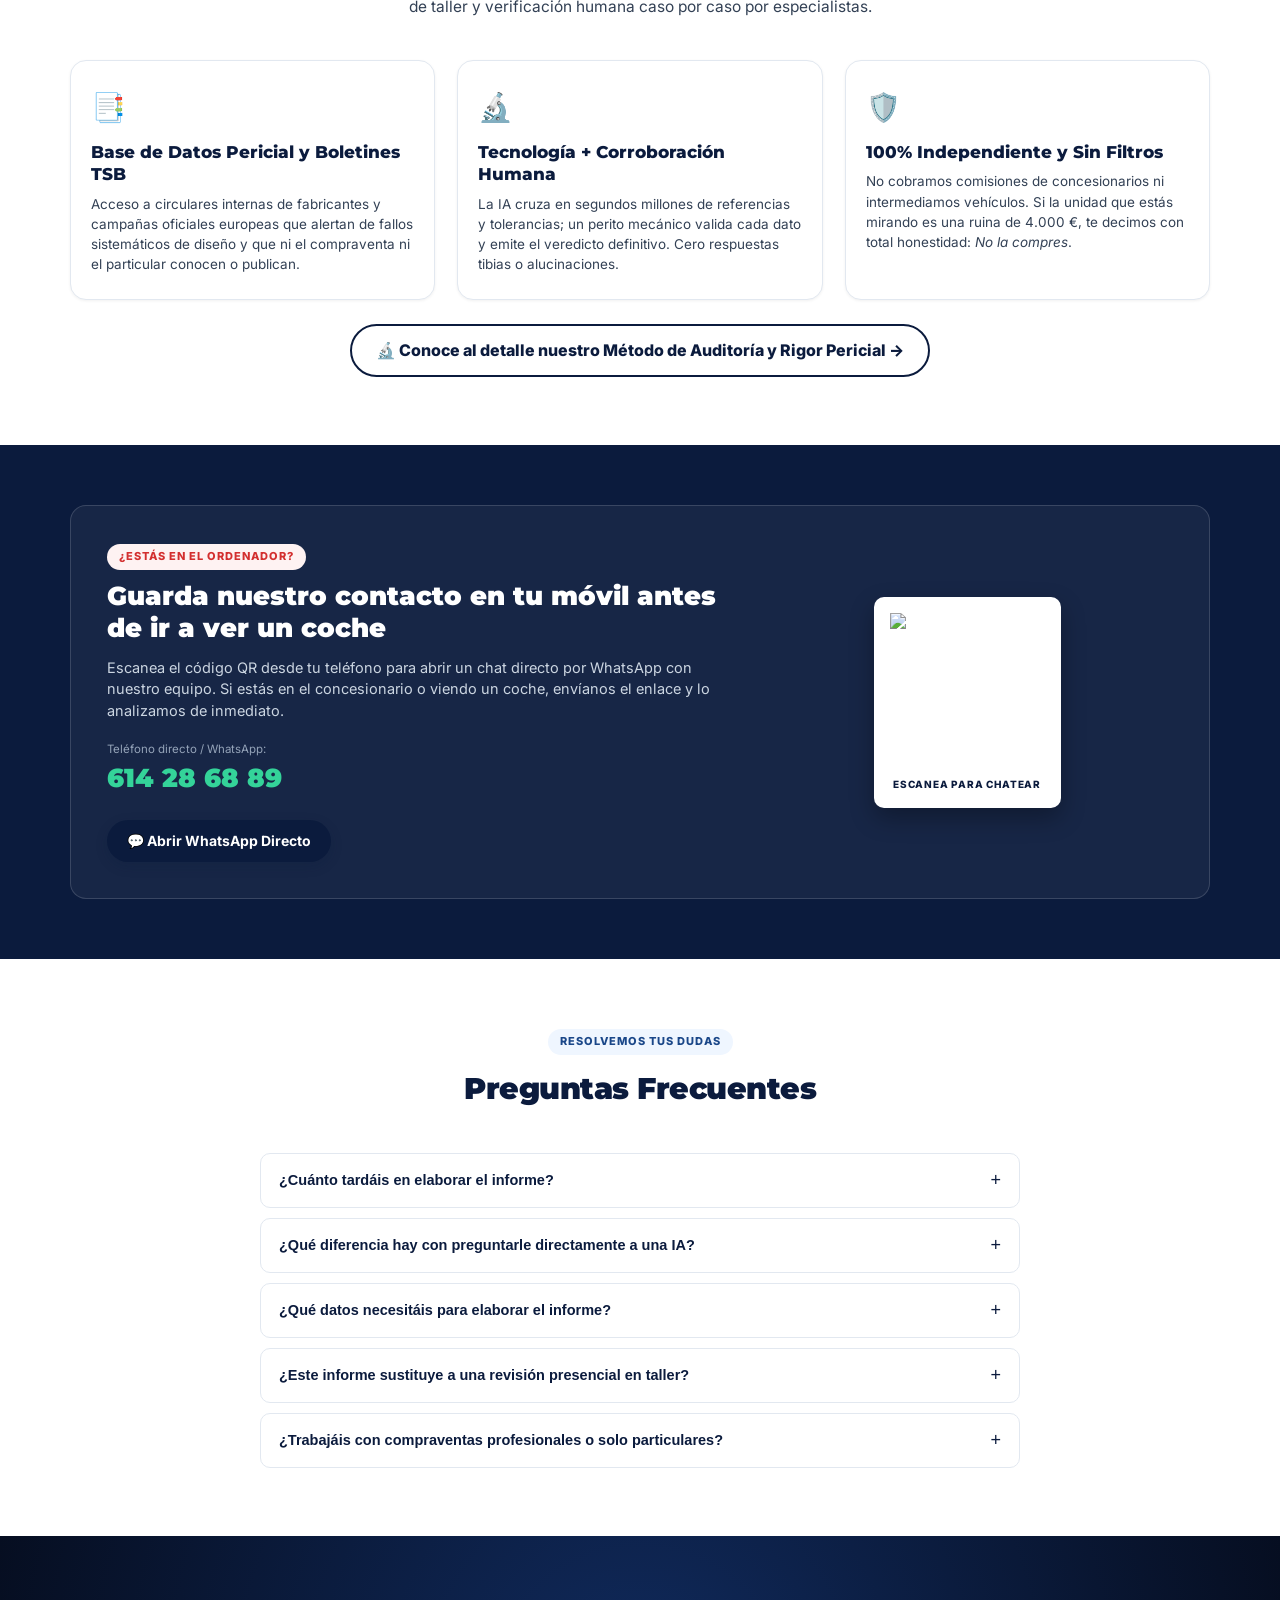
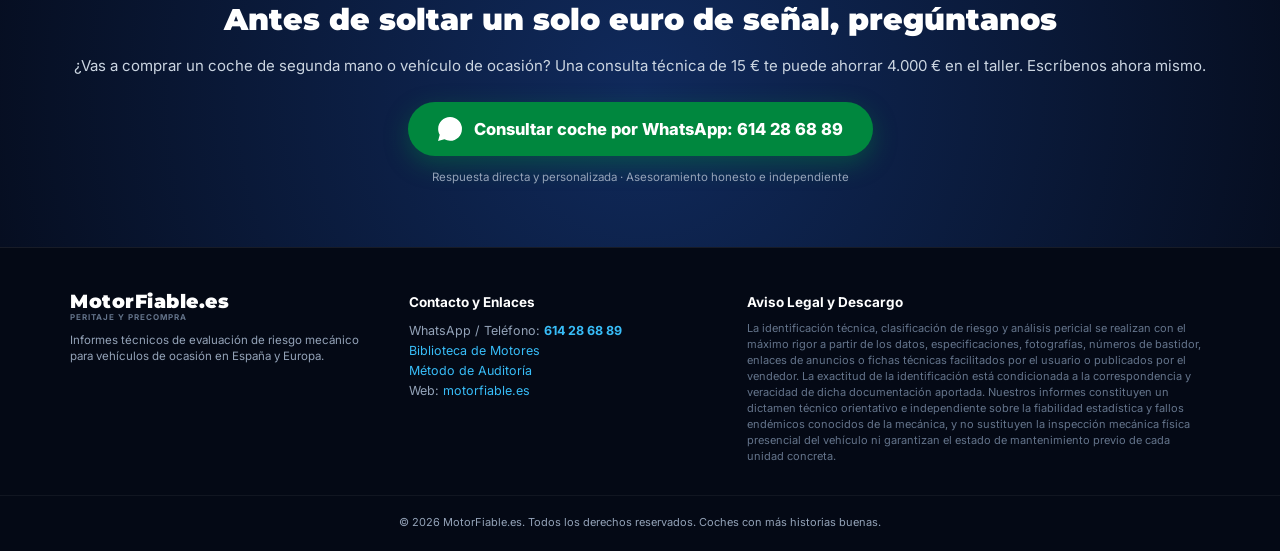
==== commit a6cdc8db: "feat: reestructuracion UX y CRO de portada, unificacion de tarifas, creacion de subpagina /metodo/ y" ====
--- a/landing/index.html
+++ b/landing/index.html
@@ -4,7 +4,7 @@
   <meta charset="UTF-8">
   <meta name="viewport" content="width=device-width, initial-scale=1.0">
   <title>MotorFiable · ¿Este motor es fiable? Informes Precompra de Coches de Ocasión</title>
-  <meta name="description" content="¿Vas a comprar un coche de segunda mano en España? Descubre si su motor es fiable antes de soltar un euro de señal. Informes técnicos precompra independientes y peritaje mecánico objetivo desde 15 €.">
+  <meta name="description" content="¿Vas a comprar un coche de segunda mano en España? Descubre si su motor es una roca o una avería oculta de 4.000 € antes de dar la señal. Informes técnicos precompra independientes desde 15 €.">
   <meta name="keywords" content="coche segunda mano, comprar coche ocasion, revision precompra coche espana, informe fiabilidad motor, puretech problemas, ecoboost averias, dsg problemas, peritaje mecanico segunda mano, senal coche segunda mano, motorfiable">
   <link rel="canonical" href="https://motorfiable.es/">
 
@@ -112,7 +112,7 @@
   <link rel="shortcut icon" href="favicon.ico">
   <link href="https://fonts.googleapis.com/css2?family=Inter:wght@300;400;500;600;700;800;900&family=Montserrat:wght@700;800;900&display=swap" rel="stylesheet">
   
-  <link rel="stylesheet" href="styles.css?v=2.2">
+  <link rel="stylesheet" href="styles.css?v=2.3">
 </head>
 <body>
 
@@ -123,7 +123,7 @@
         <span class="pulse-dot"></span>
         <span class="announcement-text"><strong>¡NO TE LA JUEGUES!</strong> El 68% de las averías costosas se deben a problemas de fábrica del motor. ¿Vas a comprar sin saberlo?</span>
       </div>
-      <a href="https://wa.me/34614286889?text=Hola%2C%20quiero%20verificar%20un%20coche%20antes%20de%20comprar" target="_blank" class="announcement-link">Verificar mi coche →</a>
+      <a href="https://wa.me/34614286889?text=Hola%2C%20quiero%20verificar%20un%20coche%20antes%20de%20dar%20la%20se%C3%B1al" target="_blank" class="announcement-link">Verificar mi coche →</a>
     </div>
   </div>
 
@@ -149,10 +149,9 @@
         <a href="#el-peligro" class="nav-link">Peligro Motor</a>
         <a href="motores/" class="nav-link" style="color: var(--accent-red); font-weight: 700;">Biblioteca Motores</a>
         <a href="#comparativa" class="nav-link">Caso Fiesta</a>
-        <a href="#muestrario" class="nav-link">Nuestros Informes</a>
-        <a href="#tarifas" class="nav-link">Tarifas</a>
-        <a href="#metodo" class="nav-link">Método MUHM</a>
         <a href="#como-funciona" class="nav-link">Cómo Funciona</a>
+        <a href="#tarifas" class="nav-link">Tarifas e Informes</a>
+        <a href="metodo/" class="nav-link">Método</a>
         <a href="#faq" class="nav-link">Dudas</a>
       </nav>
 
@@ -181,10 +180,9 @@
         <a href="motores/" class="mobile-nav-link" style="color: var(--accent-red); font-weight:800;" onclick="closeMobileNav()">🔥 Biblioteca de Motores</a>
         <a href="#el-peligro" class="mobile-nav-link" onclick="closeMobileNav()">⚠️ El Problema Oculto</a>
         <a href="#comparativa" class="mobile-nav-link" onclick="closeMobileNav()">⚖️ Caso Ford Fiesta</a>
-        <a href="#muestrario" class="mobile-nav-link" onclick="closeMobileNav()">📑 Nuestros Informes</a>
-        <a href="#tarifas" class="mobile-nav-link" onclick="closeMobileNav()">💶 Tarifas (Desde 15 €)</a>
-        <a href="#metodo" class="mobile-nav-link" onclick="closeMobileNav()">🔬 Cómo Investigamos</a>
         <a href="#como-funciona" class="mobile-nav-link" onclick="closeMobileNav()">🚀 Cómo Funciona</a>
+        <a href="#tarifas" class="mobile-nav-link" onclick="closeMobileNav()">💶 Tarifas e Informes (Desde 15 €)</a>
+        <a href="metodo/" class="mobile-nav-link" onclick="closeMobileNav()">🔬 Nuestro Método</a>
         <a href="#faq" class="mobile-nav-link" onclick="closeMobileNav()">❓ Preguntas Frecuentes</a>
         <div class="mobile-nav-cta">
           <a href="https://wa.me/34614286889?text=Hola%2C%20quiero%20consultar%20un%20coche" target="_blank" class="btn btn-whatsapp-lg btn-block" onclick="closeMobileNav()">
@@ -200,9 +198,8 @@
         <a href="motores/" class="quick-pill" style="color: var(--accent-red); font-weight: 800; border-color: #FCA5A5;">Motores</a>
         <a href="#el-peligro" class="quick-pill">El Problema</a>
         <a href="#comparativa" class="quick-pill">Caso Fiesta</a>
-        <a href="#muestrario" class="quick-pill">Informes</a>
+        <a href="#como-funciona" class="quick-pill">Cómo Funciona</a>
         <a href="#tarifas" class="quick-pill pill-highlight">Tarifas (15 €)</a>
-        <a href="#metodo" class="quick-pill">Método</a>
         <a href="#faq" class="quick-pill">FAQ</a>
       </div>
     </div>
@@ -214,14 +211,21 @@
       
       <div class="hero-content">
         <div class="hero-badge">
-          <span class="badge-tag">AUDITORÍA MECÁNICA INDEPENDIENTE</span>
+          <span class="badge-tag">AUDITORÍA MECÁNICA PRECOMPRA INDEPENDIENTE</span>
         </div>
         
         <h1 class="hero-title">
           ¡No te la juegues!<br>
-          <span class="highlight-text">¿Este motor es fiable</span> o una avería oculta de 4.000 €?
+          <span class="highlight-text">¿Este motor es una roca</span> o una avería oculta de 4.000 €?
         </h1>
         
+        <!-- Frase ganadora de impacto directo -->
+        <div class="hero-winning-quote-box">
+          <p class="hero-winning-quote">
+            <strong>Antes de dar una señal, mándanos el anuncio o la ficha:</strong> te decimos si ese motor es una roca o una avería oculta de 4.000 €.
+          </p>
+        </div>
+
         <div class="hero-verdict-intro">
           <p class="hero-verdict-heading"><strong>Te respondemos con informes precisos y un veredicto mecánico claro:</strong></p>
           <div class="hero-traffic-lights">
@@ -236,7 +240,7 @@
         </p>
 
         <p class="hero-highlight-note">
-          Auditamos de forma personalizada el <strong>código exacto de motor</strong>, la <strong>transmisión</strong>, las <strong>campañas de taller europeas</strong> y el <strong>historial real de averías</strong> antes de que firmes o transfieras tu dinero.
+          Auditamos de forma personalizada el <strong>código exacto de motor</strong>, la <strong>transmisión</strong>, las <strong>campañas de taller europeas</strong> y el <strong>historial real de averías</strong> según los datos del vehículo antes de que firmes o des la señal.
         </p>
 
         <!-- CTA Buttons -->
@@ -245,9 +249,9 @@
             <svg class="btn-wa-icon" viewBox="0 0 24 24" fill="currentColor">
               <path d="M12.05 0C5.495 0 .16 5.335.157 11.892c0 2.096.547 4.142 1.588 5.945L.057 24l6.305-1.654a11.882 11.882 0 005.683 1.448h.005c6.554 0 11.89-5.335 11.893-11.893a11.821 11.821 0 00-3.48-8.413z"/>
             </svg>
-            <span>Consultar por WhatsApp ahora</span>
+            <span>Pedir informe por WhatsApp</span>
           </a>
-          <a href="#muestrario" class="btn btn-hero-tariff">
+          <a href="#tarifas" class="btn btn-hero-tariff">
             Ver tarifas e informes (desde 15 €)
           </a>
         </div>
@@ -266,26 +270,25 @@
           <div class="stat-divider"></div>
           <div class="stat-box">
             <span class="stat-number">Manual</span>
-            <span class="stat-label">Análisis técnico caso a caso</span>
-          </div>
-        </div>
-      </div>
-
-      <!-- Hero Visual: Visualizador del Afiche Comercial Oficial -->
+            <span class="stat-label">Análisis pericial caso a caso</span>
+          </div>
+        </div>
+      </div>
+
+      <!-- Hero Visual: Visualizador de Muestra de Informe Oficial -->
       <div class="hero-visual">
         <div class="poster-preview-card">
-          <!-- Título corregido: Afiche comercial -->
-          <div class="poster-preview-badge">AFICHE COMERCIAL</div>
+          <div class="poster-preview-badge">MUESTRA DE INFORME PRECOMPRA</div>
           <div class="poster-frame">
-            <img src="assets/afiche-comercial-original.jpg" alt="Afiche Comercial MUHM Comparativa Ford Fiesta" class="poster-img-hero">
+            <img src="assets/afiche-comercial-original.jpg" alt="Muestra de Informe Precompra MotorFiable" class="poster-img-hero">
             <div class="poster-overlay-action">
-              <a href="afiche/afiche_comercial.html" target="_blank" class="btn btn-light-glow">
-                🔍 Ver Afiche con Tipografía Grande A4
-              </a>
+              <button onclick="openImageModal('assets/afiche-comercial-original.jpg')" class="btn btn-light-glow">
+                🔍 Ver Informe Ampliado en Pantalla Completa
+              </button>
             </div>
           </div>
           <div class="poster-caption">
-            <span>Diseñado para decisión rápida · Semáforo de fiabilidad · QR integrado</span>
+            <span>Diseñado para decisión rápida · Semáforo de fiabilidad · Entrega en PDF por WhatsApp</span>
           </div>
         </div>
       </div>
@@ -293,14 +296,14 @@
     </div>
   </section>
 
-  <!-- Sección: La Trampa de la Segunda Mano (Con filtro a 2 motores en móvil) -->
+  <!-- Sección: La Realidad del Mercado (Con filtro a 2 motores en móvil) -->
   <section class="section problem-section" id="el-peligro">
     <div class="container">
       <div class="section-header text-center">
         <span class="section-tag alert-tag">LA REALIDAD DEL MERCADO</span>
         <h2 class="section-title">¿Por qué un coche "bonito y con ITV" puede ser tu peor pesadilla?</h2>
         <p class="section-subtitle">
-          Los compraventas y particulares limpian la tapicería y pasan la ITV antes de vender. Pero la ITV <strong>no abre el motor</strong> ni comprueba los fallos endémicos de diseño que arruinan a miles de conductores cada mes.
+          Los compraventas y particulares limpian la tapicería y pasan la ITV antes de vender. Pero la ITV <strong>no abre el motor</strong> ni comprueba los fallos congénitos de diseño que arruinan a miles de conductores cada mes.
         </p>
       </div>
 
@@ -310,17 +313,20 @@
         <div class="danger-card">
           <div class="danger-header">
             <span class="engine-badge danger-badge">❌ RIESGO EXTREMO</span>
-            <span class="car-brand">Peugeot · Citroën · Opel</span>
+            <span class="car-brand">Peugeot · Citroën · Opel · DS</span>
           </div>
           <h3 class="danger-engine-name">1.2 PureTech Turbo (EB2)</h3>
           <p class="danger-flaw">
-            <strong>La trampa:</strong> Correa de distribución sumergida en el aceite del motor (<em>wet belt</em>). La goma se degrada químicamente, se deshilacha y los restos taponan la chupona del aceite.
+            <strong>El problema:</strong> Correa de distribución sumergida en el aceite del motor (<em>wet belt</em>). La goma se degrada químicamente, se deshilacha y los restos taponan la chupona de lubricación.
+          </p>
+          <p class="danger-flaw" style="margin-top: 6px;">
+            <strong>La trampa:</strong> Se comercializa bajo distintas denominaciones en Peugeot, Citroën, DS, Opel (donde se vende simplemente como "1.2 Turbo" o "Direct Injection Turbo" sin decir PureTech) y Jeep Avenger.
           </p>
           <div class="danger-consequence">
             <span class="consequence-label">Consecuencia real:</span>
-            <span class="consequence-text">Pérdida de presión de aceite repentina en autovía y gripado de motor. <strong>Coste: 4.500 € a 6.000 €</strong>.</span>
-          </div>
-          <a href="motores/1-2-puretech/" class="danger-card-cta">Ver trampa del camuflaje en Opel y análisis →</a>
+            <span class="consequence-text">Pérdida repentina de presión de aceite en autovía y gripado de motor. <strong>Coste: 4.500 € a 6.000 €</strong>.</span>
+          </div>
+          <a href="motores/1-2-puretech/" class="danger-card-cta">Ver la trampa en Opel y marcas afectadas →</a>
         </div>
 
         <!-- Tarjeta 2: EcoBoost 1.0 (Oculta en Móvil, visible en Desktop) -->
@@ -331,13 +337,16 @@
           </div>
           <h3 class="danger-engine-name">1.0 EcoBoost 3 cil. (Wet Belt)</h3>
           <p class="danger-flaw">
-            <strong>La trampa:</strong> Mismo concepto de correa bañada en aceite. Extremadamente sensible al tipo exacto de aceite y a los intervalos. La correa de la bomba de aceite también se degrada.
+            <strong>El problema:</strong> Concepto de correa bañada en aceite extremadamente sensible al tipo exacto de lubricante y degradación de la correa secundaria de la bomba.
+          </p>
+          <p class="danger-flaw" style="margin-top: 6px;">
+            <strong>La trampa:</strong> Coexiste en los mismos años y carrocerías de Ford (Fiesta, Focus) con versiones atmosféricas Duratec de 4 cilindros que son rocas indestructibles.
           </p>
           <div class="danger-consequence">
             <span class="consequence-label">Consecuencia real:</span>
             <span class="consequence-text">Fallo de lubricación, rotura de turbo y motor inservible. <strong>Coste: 4.000 €</strong>.</span>
           </div>
-          <a href="motores/1-0-ecoboost/" class="danger-card-cta">Ver trampa de los años de transición →</a>
+          <a href="motores/1-0-ecoboost/" class="danger-card-cta">Ver la trampa en Ford y modelos afectados →</a>
         </div>
 
         <!-- Tarjeta 3: Renault / Nissan 1.2 TCe (Oculta en Móvil, visible en Desktop) -->
@@ -348,13 +357,16 @@
           </div>
           <h3 class="danger-engine-name">1.2 TCe / DIG-T (H5Ft / HR12DDT)</h3>
           <p class="danger-flaw">
-            <strong>La trampa:</strong> Defecto congénito en segmentos y calibración de inyección directa. Provoca un consumo brutal de aceite (más de 1 litro cada 1.000 km) sin fugas visibles.
+            <strong>El problema:</strong> Defecto congénito en segmentos y calibración de inyección directa que provoca un consumo brutal de aceite (más de 1 litro cada 1.000 km) sin fugas visibles externas.
+          </p>
+          <p class="danger-flaw" style="margin-top: 6px;">
+            <strong>La trampa:</strong> En Renault y Dacia se llama TCe, pero en Nissan se comercializa como DIG-T (en Qashqai y Juke) e incluso en Mercedes-Benz como Citan (M200).
           </p>
           <div class="danger-consequence">
             <span class="consequence-label">Consecuencia real:</span>
             <span class="consequence-text">Pérdida de compresión, autoencendido prematuro y destrucción de cilindros.</span>
           </div>
-          <a href="motores/1-2-tce-dig-t/" class="danger-card-cta">Ver camuflaje en Nissan Qashqai / Juke →</a>
+          <a href="motores/1-2-tce-dig-t/" class="danger-card-cta">Ver la trampa en Nissan Qashqai / Juke →</a>
         </div>
 
         <!-- Tarjeta 4: Ingenium 2.0d (Visible en Móvil y Desktop) -->
@@ -365,13 +377,16 @@
           </div>
           <h3 class="danger-engine-name">2.0 Ingenium Diésel (AJ200D)</h3>
           <p class="danger-flaw">
-            <strong>La trampa:</strong> Cadena de distribución ubicada en la parte posterior del motor (lado caja). Desgaste prematuro de patines plásticos y dilución severa de aceite por regeneraciones DPF.
+            <strong>El problema:</strong> Cadena de distribución ubicada en la parte posterior del motor (lado caja). Desgaste prematuro de patines plásticos y dilución severa de gasóleo en aceite por regeneraciones DPF.
+          </p>
+          <p class="danger-flaw" style="margin-top: 6px;">
+            <strong>La trampa:</strong> Se disfraza bajo el lujo y prestigio de marcas prémium como Jaguar (XE, XF, F-Pace) y Land Rover (Range Rover Evoque, Discovery Sport, Velar).
           </p>
           <div class="danger-consequence">
             <span class="consequence-label">Consecuencia real:</span>
             <span class="consequence-text">Rotura de cadena o turbo. Sustituir la cadena exige desmontar caja y transmisión. <strong>Coste: +3.500 €</strong>.</span>
           </div>
-          <a href="motores/2-0-ingenium/" class="danger-card-cta">Ver disfraz del lujo en Evoque y Discovery →</a>
+          <a href="motores/2-0-ingenium/" class="danger-card-cta">Ver la trampa en Range Rover Evoque y Jaguar →</a>
         </div>
 
       </div>
@@ -389,7 +404,7 @@
         <div class="warning-box-text">
           <h4>No todos los coches de una misma marca son malos, ni todos son buenos</h4>
           <p>
-            En la misma carrocería de un <strong>Ford Fiesta</strong> o un <strong>Peugeot 107/208</strong> conviven motores que son tanques indestructibles y motores que son bombas de relojería. <strong>Nuestros informes te dicen con exactitud matemática qué llevas bajo el capó.</strong>
+            En la misma carrocería de un <strong>Ford Fiesta</strong> o un <strong>Peugeot 107/208</strong> conviven motores que son rocas indestructibles y motores que son bombas de relojería. <strong>Nuestros informes te dicen con exactitud técnica qué llevas bajo el capó según los datos aportados.</strong>
           </p>
         </div>
       </div>
@@ -489,537 +504,22 @@
       </div>
 
       <div class="versus-conclusion text-center">
-        <p>¿Hubieras sabido diferenciar estas dos mecánicas mirando solo las fotos de Wallapop o Coches.net? <strong>Nosotros investigamos tu unidad a fondo.</strong></p>
-        <a href="#muestrario" class="btn btn-primary btn-md">
-          Ver ejemplos de informes y tarifas →
+        <p>¿Hubieras sabido diferenciar estas dos mecánicas mirando solo las fotos de Wallapop o Coches.net? <strong>Nosotros investigamos tu unidad a fondo antes de que des la señal.</strong></p>
+        <a href="#como-funciona" class="btn btn-primary btn-md">
+          Ver cómo funciona el servicio en 3 pasos →
         </a>
       </div>
 
     </div>
   </section>
 
-  <!-- Sección: Muestrario de Informes Reales (Showcase) -->
-  <section class="section showcase-section" id="muestrario">
-    <div class="container">
-      <div class="section-header text-center">
-        <!-- Texto actualizado a "NUESTROS INFORMES" -->
-        <span class="section-tag primary-tag">NUESTROS INFORMES</span>
-        <h2 class="section-title">Transparencia absoluta: Así son nuestros informes reales</h2>
-        <p class="section-subtitle">
-          Nada de textos vagos generados por un chatbot común. Son informes estructurados, redactados con rigor técnico, maquetados para consulta clara y listos para negociar el precio con el vendedor.
-        </p>
-      </div>
-
-      <!-- Selector de Tipo de Informe -->
-      <div class="report-tabs-wrapper">
-        <button class="tab-btn active" onclick="switchReportTab('tab-afiche')">
-          📄 1. Informe Precompra Inteligente (Afiche A4 - 15 €)
-        </button>
-        <button class="tab-btn" onclick="switchReportTab('tab-detallado')">
-          📑 2. Informe Técnico Detallado (Multi-página - 20 €)
-        </button>
-      </div>
-
-      <!-- Contenido Tab 1: Informe Afiche Peugeot 107 -->
-      <div class="report-tab-content active" id="tab-afiche">
-        <div class="report-showcase-grid">
-          
-          <div class="report-preview-visual">
-            <div class="zoom-card" onclick="openImageModal('assets/informe-peugeot-107.jpg')">
-              <img src="assets/informe-peugeot-107.jpg" alt="Informe Técnico Resumido Peugeot 107 Toyota 1KR-FE" class="doc-real-img">
-              <div class="zoom-overlay">
-                <span>🔍 Clic para ampliar a pantalla completa</span>
-              </div>
-            </div>
-            <span class="doc-caption">Ejemplo real entregado: Peugeot 107 1.0 Urban (Motor Toyota 1KR-FE) · Clasificación: RECOMENDADO</span>
-          </div>
-
-          <div class="report-info-side">
-            <div class="report-badge-tier">FORMATO RÁPIDO · 1 PÁGINA A4 · 15 €</div>
-            <h3 class="report-title">Informe Precompra Inteligente</h3>
-            <p class="report-desc">
-              Diseñado para quienes están comparando coches en portales o subastas y necesitan una respuesta <strong>clara, visual y directa</strong> para pujar, negociar o descartar.
-            </p>
-
-            <div class="features-checklist">
-              <div class="feature-item">
-                <span class="f-check">✔</span>
-                <div>
-                  <strong>Identificación Técnica Precisa:</strong> Código de motor, arquitectura, inyección y tipo de distribución (cadena, correa seca o húmeda).
-                </div>
-              </div>
-              <div class="feature-item">
-                <span class="f-check">✔</span>
-                <div>
-                  <strong>Semáforo de Veredicto Mecánico:</strong> Recomendado, Aceptable con reservas o No recomendado, sin medias tintas.
-                </div>
-              </div>
-              <div class="feature-item">
-                <span class="f-check">✔</span>
-                <div>
-                  <strong>Virtudes y Puntos a Vigilar:</strong> Lo mejor del motor y qué componentes sufren más con los kilómetros.
-                </div>
-              </div>
-              <div class="feature-item">
-                <span class="f-check">✔</span>
-                <div>
-                  <strong>Checklist de Prueba Física:</strong> Qué escuchar en el arranque en frío, qué mirar en el vano motor y cómo probar la caja.
-                </div>
-              </div>
-            </div>
-
-            <div class="report-cta-box">
-              <div class="card-price-row">
-                <span class="price-value">15 €</span>
-                <span class="price-desc">Precio cerrado · Entrega en PDF</span>
-              </div>
-              <a href="https://wa.me/34614286889?text=Hola%2C%20quiero%20solicitar%20el%20Informe%20Reducido%20(Afiche)%20de%2015%E2%82%AC" target="_blank" class="btn btn-whatsapp-card">
-                Solicitar Informe Reducido (15 €)
-              </a>
-            </div>
-          </div>
-
-        </div>
-      </div>
-
-      <!-- Contenido Tab 2: Informe Detallado Jaguar XE -->
-      <div class="report-tab-content" id="tab-detallado">
-        <div class="report-showcase-grid">
-          
-          <div class="report-preview-visual">
-            <div class="pages-stacked-card">
-              <div class="page-sample-box">
-                <div class="page-top-label">INFORME DE EVALUACIÓN TÉCNICA · JAGUAR XE 20D INGENIUM</div>
-                <div class="page-verdict-alert">
-                  <strong>CLASIFICACIÓN MECÁNICA FINAL: NO RECOMENDADO</strong>
-                  <p>Riesgo crítico en cadena de distribución trasera, guías y dilución de gasóleo por DPF.</p>
-                </div>
-                <div class="sample-sections-preview">
-                  <div class="sample-section">
-                    <span class="sec-num">1.</span> <strong>Identificación técnica de la familia:</strong> 204DTD / AJ200D (JLR Ingenium I4).
-                  </div>
-                  <div class="sample-section">
-                    <span class="sec-num">2.</span> <strong>Zona crítica de kilometraje:</strong> 100.000 - 130.000 km (Unidad con 120.338 km en riesgo máximo).
-                  </div>
-                  <div class="sample-section">
-                    <span class="sec-num">3.</span> <strong>Protocolo de prueba en frío:</strong> Detección de traqueteo de cadena trasera y lectura OBD.
-                  </div>
-                  <div class="sample-section">
-                    <span class="sec-num">4.</span> <strong>Valoración independiente para compraventa:</strong> Separación nítida de atractivo estético vs ruina mecánica.
-                  </div>
-                </div>
-              </div>
-            </div>
-            <span class="doc-caption">Ejemplo real extraído: Jaguar XE 20d E-Performance Prestige (Dossier completo de 6 páginas A4)</span>
-          </div>
-
-          <div class="report-info-side">
-            <div class="report-badge-tier tier-premium">DOSSIER TÉCNICO EXHAUSTIVO · 4-6 PÁGINAS A4 · 20 €</div>
-            <h3 class="report-title">Informe Técnico Detallado</h3>
-            <p class="report-desc">
-              Para coches de mayor valor económico, compras en concesionario o profesionales de la compraventa que necesitan <strong>un documento pericial completo</strong> para negociar el precio a la baja o proteger su capital.
-            </p>
-
-            <div class="features-checklist">
-              <div class="feature-item">
-                <span class="f-check">✔</span>
-                <div>
-                  <strong>Radiografía de la Familia Mecánica:</strong> Todos los modelos que comparten el motor (ej. Jaguar XE, XF, F-Pace, Range Rover Evoque, Velar).
-                </div>
-              </div>
-              <div class="feature-item">
-                <span class="f-check">✔</span>
-                <div>
-                  <strong>Desglose de Averías Endémicas:</strong> Tolerancias, lubricación, bombas de alta presión, inyectores y FAP/AdBlue.
-                </div>
-              </div>
-              <div class="feature-item">
-                <span class="f-check">✔</span>
-                <div>
-                  <strong>Valoración de Compraventa Separada:</strong> Criterio comercial independiente para calcular márgenes y costes de reventa.
-                </div>
-              </div>
-              <div class="feature-item">
-                <span class="f-check">✔</span>
-                <div>
-                  <strong>Fuentes Técnicas y Disclaimer:</strong> Respaldado con documentación técnica de taller europeo y catálogo de recambios.
-                </div>
-              </div>
-            </div>
-
-            <div class="report-cta-box">
-              <div class="card-price-row">
-                <span class="price-value">20 €</span>
-                <span class="price-desc">Precio cerrado · Dossier completo en PDF</span>
-              </div>
-              <a href="https://wa.me/34614286889?text=Hola%2C%20quiero%20solicitar%20el%20Informe%20T%C3%A9cnico%20Detallado%20de%2020%E2%82%AC" target="_blank" class="btn btn-whatsapp-card">
-                Solicitar Informe Detallado (20 €)
-              </a>
-            </div>
-          </div>
-
-        </div>
-      </div>
-
-    </div>
-  </section>
-
-  <!-- SECCIÓN DE TARIFAS Y PRECIOS -->
-  <section class="section pricing-section" id="tarifas">
-    <div class="container">
-      <div class="section-header text-center">
-        <span class="section-tag success-tag">TARIFAS CLARAS Y TRANSPARENTES</span>
-        <h2 class="section-title">Elige el nivel de análisis para tu próximo coche</h2>
-        <p class="section-subtitle">
-          Una inversión mínima que te protege de averías de 4.000 € o te da argumentos técnicos sólidos para rebajar el precio de venta.
-        </p>
-      </div>
-
-      <div class="pricing-grid">
-        
-        <!-- Tarifa 1: Reducido / Afiche -->
-        <div class="pricing-card">
-          <div class="pricing-header">
-            <span class="pricing-type-badge">DECISIÓN RÁPIDA</span>
-            <h3 class="pricing-title">Informe Reducido</h3>
-            <p class="pricing-subtitle">Afiche técnico visual en 1 página A4</p>
-          </div>
-
-          <div class="pricing-price-wrap">
-            <span class="pricing-currency">€</span>
-            <span class="pricing-amount">15</span>
-            <span class="pricing-period">/ por coche</span>
-          </div>
-
-          <ul class="pricing-features">
-            <li>✔ <strong>1 página A4</strong> con formato póster de lectura inmediata</li>
-            <li>✔ <strong>Semáforo mecánico:</strong> Recomendado, Aceptable o No recomendado</li>
-            <li>✔ Identificación técnica de motor y transmisión</li>
-            <li>✔ Virtudes mecánicas y puntos a vigilar</li>
-            <li>✔ Checklist para tu prueba presencial</li>
-            <li>✔ Entrega personalizada en PDF por WhatsApp</li>
-          </ul>
-
-          <div class="pricing-cta-wrap">
-            <a href="https://wa.me/34614286889?text=Hola%2C%20quiero%20solicitar%20el%20Informe%20Reducido%20(Afiche)%20de%2015%E2%82%AC" target="_blank" class="btn btn-outline btn-block">
-              Pedir Informe Reducido (15 €)
-            </a>
-          </div>
-        </div>
-
-        <!-- Tarifa 3: PACK AMBOS (DESTACADO / MÁS POPULAR) -->
-        <div class="pricing-card pricing-featured">
-          <div class="featured-ribbon">⭐ OPCIÓN MÁS POPULAR</div>
-          <div class="pricing-header">
-            <span class="pricing-type-badge badge-featured">PROTECCIÓN TOTAL</span>
-            <h3 class="pricing-title">Pack Ambos Informes</h3>
-            <p class="pricing-subtitle">Afiche visual + Dossier técnico multi-página</p>
-          </div>
-
-          <div class="pricing-price-wrap">
-            <span class="pricing-currency">€</span>
-            <span class="pricing-amount">25</span>
-            <span class="pricing-period">/ por coche</span>
-          </div>
-
-          <div class="pricing-saving-badge">
-            Ahorras 10 € sobre el precio por separado
-          </div>
-
-          <ul class="pricing-features">
-            <li>✔ <strong>TODO lo del Informe Reducido</strong> (Afiche 1 pág. para llevar en el móvil)</li>
-            <li>✔ <strong>TODO lo del Informe Detallado</strong> (Dossier 4-6 págs. para negociar)</li>
-            <li>✔ Historial de campañas, llamadas a revisión y boletines europeos</li>
-            <li>✔ Diagnóstico de distribución, DPF, lubricación y transmisión</li>
-            <li>✔ Valoración de compraventa independiente</li>
-            <li>✔ Asesoramiento prioritario en tu WhatsApp</li>
-          </ul>
-
-          <div class="pricing-cta-wrap">
-            <a href="https://wa.me/34614286889?text=Hola%2C%20quiero%20solicitar%20el%20Pack%20Ambos%20Informes%20de%2025%E2%82%AC" target="_blank" class="btn btn-whatsapp-lg btn-block">
-              Pedir Pack Completo (25 €)
-            </a>
-          </div>
-        </div>
-
-        <!-- Tarifa 2: Detallado -->
-        <div class="pricing-card">
-          <div class="pricing-header">
-            <span class="pricing-type-badge">ANÁLISIS PERICIAL</span>
-            <h3 class="pricing-title">Informe Detallado</h3>
-            <p class="pricing-subtitle">Dossier técnico completo de 4 a 6 páginas A4</p>
-          </div>
-
-          <div class="pricing-price-wrap">
-            <span class="pricing-currency">€</span>
-            <span class="pricing-amount">20</span>
-            <span class="pricing-period">/ por coche</span>
-          </div>
-
-          <ul class="pricing-features">
-            <li>✔ <strong>4 a 6 páginas A4</strong> estructuradas profesionalmente</li>
-            <li>✔ Identificación técnica de códigos de motor y familia mecánica</li>
-            <li>✔ Análisis de averías endémicas y zonas críticas de km</li>
-            <li>✔ Protocolo de diagnosis OBD y prueba en frío</li>
-            <li>✔ Valoración comercial independiente para compraventa</li>
-            <li>✔ Entrega personalizada en PDF por WhatsApp</li>
-          </ul>
-
-          <div class="pricing-cta-wrap">
-            <a href="https://wa.me/34614286889?text=Hola%2C%20quiero%20solicitar%20el%20Informe%20T%C3%A9cnico%20Detallado%20de%2020%E2%82%AC" target="_blank" class="btn btn-outline btn-block">
-              Pedir Informe Detallado (20 €)
-            </a>
-          </div>
-        </div>
-
-      </div>
-
-      <div class="pricing-guarantee-note text-center">
-        <p>🔒 <strong>Sin suscripciones ni cobros recurrentes.</strong> Pagas únicamente por el coche concreto que estás evaluando comprar.</p>
-      </div>
-
-    </div>
-  </section>
-
-  <!-- Sección: Método de Auditoría Técnica MUHM -->
-  <section class="section method-section" id="metodo">
-    <div class="container">
-      <div class="section-header text-center">
-        <span class="section-tag primary-tag">METODOLOGÍA Y RIGOR PERICIAL</span>
-        <h2 class="section-title">Cómo investigamos tu próximo coche: Base de datos propia, tecnología y criterio experto</h2>
-        <p class="section-subtitle">
-          No nos basamos en opiniones subjetivas ni en etiquetas comerciales genéricas. Detrás de cada informe hay años de investigación técnica de motores, identificación precisa de componentes y una corroboración exhaustiva caso por caso.
-        </p>
-      </div>
-
-      <!-- Cuadrícula de 4 Pilares Metodológicos -->
-      <div class="method-pillars-grid">
-        
-        <!-- Tarjeta 1: Identificación Quirúrgica -->
-        <div class="method-pillar-card pillar-step-1">
-          <div class="pillar-card-top">
-            <span class="pillar-step-badge">PASO 01 · IDENTIFICACIÓN INEQUÍVOCA</span>
-            <div class="pillar-icon-box">
-              <svg viewBox="0 0 24 24" fill="none" stroke="currentColor" stroke-width="2" class="pillar-svg">
-                <circle cx="11" cy="11" r="8"></circle>
-                <line x1="21" y1="21" x2="16.65" y2="16.65"></line>
-                <path d="M11 8v6M8 11h6"></path>
-              </svg>
-            </div>
-          </div>
-          <h3 class="pillar-title">Nos aseguramos de qué motor lleva exactamente la unidad</h3>
-          <p class="pillar-lead">El nombre comercial de un anuncio ("1.2", "EcoBoost", "TDI") oculta realidades mecánicas completamente opuestas.</p>
-          
-          <button class="pillar-toggle-btn" onclick="togglePillar(this)" aria-expanded="false">
-            <span class="toggle-text">Ver desglose técnico</span>
-            <span class="toggle-icon">▾</span>
-          </button>
-
-          <div class="pillar-collapsible">
-            <ul class="pillar-list">
-              <li>
-                <strong>Código motor de homologación:</strong> Localizamos el código técnico exacto de bloque (ej. distinguir un PureTech atmosférico <em>EB2</em> de un <em>EB2DTS</em> turbo, o un <em>Duratec</em> con correa seca de un <em>EcoBoost</em> bañado en aceite).
-              </li>
-              <li>
-                <strong>Año frontera y normativa Euro:</strong> Verificamos la fecha de fabricación y revisión técnica, donde las marcas corrigen o introducen piezas críticas (cadenas, retenes, inyectores) sin avisar al comprador.
-              </li>
-              <li>
-                <strong>Tipo de distribución y alimentación:</strong> Mapeamos al milímetro si equipa cadena, correa seca tradicional o correa húmeda (<em>wet belt</em>), e inyección directa vs indirecta.
-              </li>
-            </ul>
-            <div class="pillar-footer-pill">
-              <span class="pillar-check">✔</span>
-              <span>Cero errores de identificación: sabemos con exactitud matemática qué llevas bajo el capó.</span>
-            </div>
-          </div>
-        </div>
-
-        <!-- Tarjeta 2: Base de Datos Propia -->
-        <div class="method-pillar-card pillar-step-2">
-          <div class="pillar-card-top">
-            <span class="pillar-step-badge">PASO 02 · CONOCIMIENTO ACUMULADO</span>
-            <div class="pillar-icon-box">
-              <svg viewBox="0 0 24 24" fill="none" stroke="currentColor" stroke-width="2" class="pillar-svg">
-                <ellipse cx="12" cy="5" rx="9" ry="3"></ellipse>
-                <path d="M21 12c0 1.66-4 3-9 3s-9-1.34-9-3"></path>
-                <path d="M3 5v14c0 1.66 4 3 9 3s9-1.34 9-3V5"></path>
-              </svg>
-            </div>
-          </div>
-          <h3 class="pillar-title">Base de datos técnica propia fruto de años de investigación</h3>
-          <p class="pillar-lead">Un archivo exhaustivo de mecánicas, tolerancias y fallos congénitos documentados caso a caso.</p>
-          
-          <button class="pillar-toggle-btn" onclick="togglePillar(this)" aria-expanded="false">
-            <span class="toggle-text">Ver desglose técnico</span>
-            <span class="toggle-icon">▾</span>
-          </button>
-
-          <div class="pillar-collapsible">
-            <ul class="pillar-list">
-              <li>
-                <strong>Historial de averías endémicas:</strong> Registramos los defectos de diseño y desgastes prematuros de cientos de familias mecánicas en Europa (dilución de combustible, gripados, patines plásticos, carbonilla).
-              </li>
-              <li>
-                <strong>Boletines Técnicos de Taller (TSB):</strong> Accedemos a circulares internas de fabricantes y notas de servicio oficiales que alertan de fallos sistemáticos y nunca llegan al consumidor particular.
-              </li>
-              <li>
-                <strong>Campañas y llamadas a revisión:</strong> Contrastamos si la unidad estaba sujeta a llamadas oficiales de seguridad y si la solución de fábrica resuelve el problema o es un parche temporal.
-              </li>
-            </ul>
-            <div class="pillar-footer-pill">
-              <span class="pillar-check">✔</span>
-              <span>Información pericial de taller: lo que el compraventa y el vendedor particular desconocen o callan.</span>
-            </div>
-          </div>
-        </div>
-
-        <!-- Tarjeta 3: Inteligencia Aumentada + Corroboración Humana -->
-        <div class="method-pillar-card pillar-step-3">
-          <div class="pillar-card-top">
-            <span class="pillar-step-badge">PASO 03 · TECNOLOGÍA + RIGOR EXPERTO</span>
-            <div class="pillar-icon-box">
-              <svg viewBox="0 0 24 24" fill="none" stroke="currentColor" stroke-width="2" class="pillar-svg">
-                <polygon points="13 2 3 14 12 14 11 22 21 10 12 10 13 2"></polygon>
-              </svg>
-            </div>
-          </div>
-          <h3 class="pillar-title">Investigación profunda con IA y corroboración caso por caso</h3>
-          <p class="pillar-lead">Aprovechamos la tecnología de vanguardia para rastrear, procesar y validar sin margen de error.</p>
-          
-          <button class="pillar-toggle-btn" onclick="togglePillar(this)" aria-expanded="false">
-            <span class="toggle-text">Ver desglose técnico</span>
-            <span class="toggle-icon">▾</span>
-          </button>
-
-          <div class="pillar-collapsible">
-            <ul class="pillar-list">
-              <li>
-                <strong>Acelerador de rastreo masivo:</strong> Empleamos modelos de IA avanzados para cruzar en segundos millones de datos, despieces técnicos, referencias de recambios y jurisprudencia mecánica europea.
-              </li>
-              <li>
-                <strong>Corroboración técnica humana:</strong> Cero automatizaciones ciegas ni respuestas superficiales. Cada riesgo, dato técnico y sugerencia es verificado y corroborado manualmente por criterio pericial experto.
-              </li>
-              <li>
-                <strong>Análisis de la unidad concreta:</strong> Evaluamos la relación entre kilometraje, historial declarado y zonas de riesgo para esa combinación específica de motor y año.
-              </li>
-            </ul>
-            <div class="pillar-footer-pill">
-              <span class="pillar-check">✔</span>
-              <span>Lo mejor de dos mundos: velocidad de computación con el rigor y la sensatez del ojo experto.</span>
-            </div>
-          </div>
-        </div>
-
-        <!-- Tarjeta 4: Tren Motriz Integral y Veredicto Honesto -->
-        <div class="method-pillar-card pillar-step-4">
-          <div class="pillar-card-top">
-            <span class="pillar-step-badge">PASO 04 · EVALUACIÓN INTEGRAL</span>
-            <div class="pillar-icon-box">
-              <svg viewBox="0 0 24 24" fill="none" stroke="currentColor" stroke-width="2" class="pillar-svg">
-                <path d="M12 22s8-4 8-10V5l-8-3-8 3v7c0 6 8 10 8 10z"></path>
-              </svg>
-            </div>
-          </div>
-          <h3 class="pillar-title">Auditoría del tren motriz completo y veredicto sin filtro</h3>
-          <p class="pillar-lead">Un motor fiable puede ser una ruina si va acoplado a una transmisión problemática.</p>
-          
-          <button class="pillar-toggle-btn" onclick="togglePillar(this)" aria-expanded="false">
-            <span class="toggle-text">Ver desglose técnico</span>
-            <span class="toggle-icon">▾</span>
-          </button>
-
-          <div class="pillar-collapsible">
-            <ul class="pillar-list">
-              <li>
-                <strong>Binomio Motor + Caja de Cambios:</strong> Evaluamos transmisiones con alta tasa de fallos (cajas manuales pilotadas, embragues en seco o mecatrónicas vulnerables) que arruinan la compra.
-              </li>
-              <li>
-                <strong>Periféricos y anticontaminación:</strong> Diagnosticamos la propensión a averías caras en turbocompresores, bombas de alta presión, válvulas EGR y filtros DPF/AdBlue.
-              </li>
-              <li>
-                <strong>Veredicto 100% independiente:</strong> No cobramos comisiones de venta ni intermediamos coches. Si la unidad que estás mirando es una trampa mecánica, te decimos con total honestidad: <em>No la compres</em>.
-              </li>
-            </ul>
-            <div class="pillar-footer-pill">
-              <span class="pillar-check">✔</span>
-              <span>Independencia total: nuestro único objetivo es proteger tu dinero antes de que des la señal.</span>
-            </div>
-          </div>
-        </div>
-
-      </div>
-
-      <!-- Banner Inferior de Garantía Metodológica -->
-      <div class="method-guarantee-banner">
-        <div class="method-banner-col">
-          <div class="method-banner-icon">🎯</div>
-          <div class="method-banner-text">
-            <strong>Identificación Garantizada</strong>
-            <span>Cero confusiones entre generaciones buenas y motores con defecto de diseño.</span>
-          </div>
-        </div>
-        <div class="method-banner-col">
-          <div class="method-banner-icon">📑</div>
-          <div class="method-banner-text">
-            <strong>Argumentos para Negociar</strong>
-            <span>Datos técnicos contrastados para rebajar el precio si decides seguir adelante.</span>
-          </div>
-        </div>
-        <div class="method-banner-col">
-          <div class="method-banner-icon">⏱️</div>
-          <div class="method-banner-text">
-            <strong>Directo a tu WhatsApp</strong>
-            <span>Sin esperas ni trámites burocráticos. Directamente a tu teléfono en PDF.</span>
-          </div>
-        </div>
-      </div>
-
-    </div>
-  </section>
-
-  <!-- Sección: El Afiche Comercial y QR -->
-  <section class="section qr-section" id="afiche-comercial">
-    <div class="container">
-      <div class="qr-banner-card">
-        
-        <div class="qr-banner-text">
-          <span class="section-tag alert-tag">LLEVA MUHM SIEMPRE CONTIGO</span>
-          <h2 class="qr-banner-title">Guarda nuestro contacto o pásaselo a quien vaya a comprar coche</h2>
-          <p class="qr-banner-desc">
-            Escanea el código QR desde tu teléfono para abrir una conversación directa con nuestro equipo técnico. Si estás en el concesionario o viendo un coche ahora mismo, envíanos el enlace y comenzaremos a investigarlo.
-          </p>
-          <div class="qr-phone-display">
-            <span class="phone-label">Teléfono directo / WhatsApp:</span>
-            <a href="tel:+34614286889" class="phone-number">614 28 68 89</a>
-          </div>
-          <div class="qr-buttons-row">
-            <a href="https://wa.me/34614286889?text=Hola%2C%20quiero%20guardar%20vuestro%20contacto%20para%20cuando%20busque%20coche" target="_blank" class="btn btn-primary btn-md">
-              💬 Abrir WhatsApp Directo
-            </a>
-            <a href="afiche/afiche_comercial.html" target="_blank" class="btn btn-outline btn-md text-white">
-              📄 Abrir Afiche para Imprimir en A4
-            </a>
-          </div>
-        </div>
-
-        <div class="qr-banner-code">
-          <div class="qr-code-frame">
-            <img src="assets/qr_whatsapp.svg" alt="Código QR WhatsApp MUHM" class="qr-large-img">
-            <span class="qr-scan-label">ESCANEA PARA CHATEAR</span>
-          </div>
-        </div>
-
-      </div>
-    </div>
-  </section>
-
-  <!-- Sección: Cómo Funciona en 3 Pasos -->
+  <!-- Sección: Cómo Funciona en 3 Pasos (Ubicada ANTES de tarifas para eliminar fricción) -->
   <section class="section steps-section" id="como-funciona">
     <div class="container">
       <div class="section-header text-center">
-        <span class="section-tag success-tag">PROCESO PERSONALIZADO Y ÁGIL</span>
+        <span class="section-tag success-tag">PROCESO RÁPIDO Y SIN REGISTROS</span>
         <h2 class="section-title">Cómo solicitar tu informe en 3 pasos</h2>
-        <p class="section-subtitle">Sin registros complicados. Directamente por WhatsApp con un especialista.</p>
+        <p class="section-subtitle">Sin formularios engorrosos ni papeleos. Directamente por WhatsApp con un especialista.</p>
       </div>
 
       <div class="steps-grid">
@@ -1027,15 +527,15 @@
           <div class="step-number">1</div>
           <h3 class="step-title">Envíanos el coche</h3>
           <p class="step-text">
-            Mándanos por WhatsApp el enlace del anuncio (Wallapop, Coches.net, AutoScout, etc.) o una foto de la ficha técnica / datos del vehículo.
+            Mándanos por WhatsApp el enlace del anuncio (Wallapop, Coches.net, AutoScout, etc.) o una foto de la ficha técnica / datos del vehículo que estás valorando comprar.
           </p>
         </div>
 
         <div class="step-card">
           <div class="step-number">2</div>
-          <h3 class="step-title">Investigamos caso a caso</h3>
+          <h3 class="step-title">Auditamos caso a caso</h3>
           <p class="step-text">
-            Cruzamos código motor, año de matriculación, historial de campañas de fabricante, caja de cambios y puntos críticos de la unidad.
+            Cruzamos código motor, año de matriculación, historial de campañas de fabricante, caja de cambios y puntos críticos según la información aportada.
           </p>
         </div>
 
@@ -1043,15 +543,230 @@
           <div class="step-number">3</div>
           <h3 class="step-title">Recibes tu informe en PDF</h3>
           <p class="step-text">
-            Elaboramos tu auditoría técnica y te enviamos el documento maquetado directamente a tu WhatsApp, listo para tomar una decisión informada.
+            Elaboramos tu peritaje técnico y te enviamos el documento maquetado directamente a tu WhatsApp, con semáforo de veredicto y checklist de inspección.
           </p>
         </div>
       </div>
 
       <div class="steps-cta text-center">
         <a href="https://wa.me/34614286889?text=Hola%2C%20quiero%20enviaros%20un%20anuncio%20para%20un%20informe" target="_blank" class="btn btn-primary btn-lg">
-          Enviar enlace de mi coche ahora →
+          Enviar enlace de mi coche por WhatsApp →
         </a>
+      </div>
+    </div>
+  </section>
+
+  <!-- SECCIÓN UNIFICADA: INFORMES Y TARIFAS TRANSPARENTES -->
+  <section class="section pricing-section" id="tarifas">
+    <div class="container">
+      <div class="section-header text-center">
+        <span class="section-tag success-tag">NUESTROS INFORMES Y TARIFAS</span>
+        <h2 class="section-title">Elige el nivel de análisis para tu próximo coche</h2>
+        <p class="section-subtitle">
+          Una inversión mínima que te protege de averías de 4.000 € o te da argumentos técnicos sólidos para negociar el precio a la baja con el vendedor.
+        </p>
+      </div>
+
+      <div class="pricing-grid">
+        
+        <!-- Tarifa 1: Reducido / Afiche A4 -->
+        <div class="pricing-card">
+          <div class="pricing-header">
+            <span class="pricing-type-badge">DECISIÓN RÁPIDA · 1 PÁGINA A4</span>
+            <h3 class="pricing-title">Informe Rápido</h3>
+            <p class="pricing-subtitle">Afiche técnico visual para llevar en el móvil</p>
+          </div>
+
+          <!-- Muestra Visual Integrada con Zoom -->
+          <div class="pricing-preview-thumb" onclick="openImageModal('assets/informe-peugeot-107.jpg')">
+            <img src="assets/informe-peugeot-107.jpg" alt="Muestra Informe Reducido Peugeot 107">
+            <span class="thumb-zoom-tag">🔍 Ver muestra real</span>
+          </div>
+
+          <div class="pricing-price-wrap">
+            <span class="pricing-currency">€</span>
+            <span class="pricing-amount">15</span>
+            <span class="pricing-period">/ por coche</span>
+          </div>
+
+          <ul class="pricing-features">
+            <li>✔ <strong>1 página A4</strong> con formato de lectura inmediata</li>
+            <li>✔ <strong>Semáforo mecánico:</strong> Recomendado, Aceptable o No recomendado</li>
+            <li>✔ Identificación técnica de motor y transmisión aportados</li>
+            <li>✔ Virtudes mecánicas y puntos débiles a vigilar</li>
+            <li>✔ Checklist para tu prueba física en frío</li>
+            <li>✔ Entrega personalizada en PDF por WhatsApp</li>
+          </ul>
+
+          <div class="pricing-cta-wrap">
+            <a href="https://wa.me/34614286889?text=Hola%2C%20quiero%20solicitar%20el%20Informe%20R%C3%A1pido%20de%2015%E2%82%AC" target="_blank" class="btn btn-outline btn-block">
+              Pedir Informe Rápido (15 €)
+            </a>
+          </div>
+        </div>
+
+        <!-- Tarifa 2: PACK AMBOS (DESTACADO / MÁS POPULAR) -->
+        <div class="pricing-card pricing-featured">
+          <div class="featured-ribbon">⭐ OPCIÓN MÁS POPULAR · AHORRAS 10 €</div>
+          <div class="pricing-header">
+            <span class="pricing-type-badge badge-featured">PROTECCIÓN TOTAL</span>
+            <h3 class="pricing-title">Pack Ambos Informes</h3>
+            <p class="pricing-subtitle">Afiche visual + Dossier técnico multi-página</p>
+          </div>
+
+          <div class="pricing-price-wrap">
+            <span class="pricing-currency">€</span>
+            <span class="pricing-amount">25</span>
+            <span class="pricing-period">/ por coche</span>
+          </div>
+
+          <div class="pricing-saving-badge">
+            Ahorras 10 € sobre el precio por separado
+          </div>
+
+          <ul class="pricing-features">
+            <li>✔ <strong>TODO lo del Informe Rápido</strong> (Afiche 1 pág. para el móvil)</li>
+            <li>✔ <strong>TODO lo del Informe Detallado</strong> (Dossier 4-6 págs. para negociar)</li>
+            <li>✔ Historial de campañas, llamadas a revisión y boletines europeos</li>
+            <li>✔ Diagnóstico de distribución, DPF, lubricación y transmisión</li>
+            <li>✔ Valoración comercial independiente para particular o compraventa</li>
+            <li>✔ Asesoramiento prioritario en tu WhatsApp</li>
+          </ul>
+
+          <div class="pricing-cta-wrap">
+            <a href="https://wa.me/34614286889?text=Hola%2C%20quiero%20solicitar%20el%20Pack%20Ambos%20Informes%20de%2025%E2%82%AC" target="_blank" class="btn btn-whatsapp-lg btn-block">
+              Pedir Pack Completo (25 €)
+            </a>
+          </div>
+        </div>
+
+        <!-- Tarifa 3: Detallado / Dossier Pericial -->
+        <div class="pricing-card">
+          <div class="pricing-header">
+            <span class="pricing-type-badge">ANÁLISIS PERICIAL · 4 A 6 PÁGINAS A4</span>
+            <h3 class="pricing-title">Informe Detallado</h3>
+            <p class="pricing-subtitle">Dossier técnico exhaustivo para negociar</p>
+          </div>
+
+          <!-- Muestra Visual Integrada con Zoom -->
+          <div class="pricing-preview-thumb" onclick="openImageModal('assets/afiche-comercial-original.jpg')">
+            <img src="assets/afiche-comercial-original.jpg" alt="Muestra Dossier Pericial">
+            <span class="thumb-zoom-tag">🔍 Ver formato dossier</span>
+          </div>
+
+          <div class="pricing-price-wrap">
+            <span class="pricing-currency">€</span>
+            <span class="pricing-amount">20</span>
+            <span class="pricing-period">/ por coche</span>
+          </div>
+
+          <ul class="pricing-features">
+            <li>✔ <strong>4 a 6 páginas A4</strong> estructuradas profesionalmente</li>
+            <li>✔ Radiografía de toda la familia mecánica y modelos equivalentes</li>
+            <li>✔ Análisis de averías endémicas y zonas críticas por kilometraje</li>
+            <li>✔ Protocolo de diagnosis OBD y comprobación de taller</li>
+            <li>✔ Criterio comercial independiente para compraventa o particular</li>
+            <li>✔ Entrega personalizada en PDF por WhatsApp</li>
+          </ul>
+
+          <div class="pricing-cta-wrap">
+            <a href="https://wa.me/34614286889?text=Hola%2C%20quiero%20solicitar%20el%20Informe%20T%C3%A9cnico%20Detallado%20de%2020%E2%82%AC" target="_blank" class="btn btn-outline btn-block">
+              Pedir Informe Detallado (20 €)
+            </a>
+          </div>
+        </div>
+
+      </div>
+
+      <div class="pricing-guarantee-note text-center">
+        <p>🔒 <strong>Sin suscripciones ni cobros recurrentes.</strong> Pagas únicamente por el coche concreto que estás evaluando comprar.</p>
+        <p style="font-size: 12px; color: var(--text-muted); margin-top: 6px;">
+          Nota técnica: El análisis se fundamenta en los datos, especificaciones, fotos o fichas técnicas facilitados por el cliente o publicados en el anuncio comercial.
+        </p>
+      </div>
+
+    </div>
+  </section>
+
+  <!-- Sección: Por qué MotorFiable (Resumen del Método Pericial con enlace a subpágina) -->
+  <section class="section method-section" id="metodo">
+    <div class="container">
+      <div class="section-header text-center">
+        <span class="section-tag primary-tag">POR QUÉ MOTORFIABLE</span>
+        <h2 class="section-title">Por qué no fiarte de un chatbot común ni de la palabra del vendedor</h2>
+        <p class="section-subtitle">
+          Comprar un coche exige rigor técnico. Combinamos tecnología de rastreo masivo, años de archivo de taller y verificación humana caso por caso por especialistas.
+        </p>
+      </div>
+
+      <!-- Cuadrícula de 3 Pilares Resumidos -->
+      <div class="metodo-summary-grid">
+        
+        <div class="metodo-summary-card">
+          <div class="metodo-summary-icon">📑</div>
+          <h3 class="metodo-summary-title">Base de Datos Pericial y Boletines TSB</h3>
+          <p class="metodo-summary-desc">
+            Acceso a circulares internas de fabricantes y campañas oficiales europeas que alertan de fallos sistemáticos de diseño y que ni el compraventa ni el particular conocen o publican.
+          </p>
+        </div>
+
+        <div class="metodo-summary-card">
+          <div class="metodo-summary-icon">🔬</div>
+          <h3 class="metodo-summary-title">Tecnología + Corroboración Humana</h3>
+          <p class="metodo-summary-desc">
+            La IA cruza en segundos millones de referencias y tolerancias; un perito mecánico valida cada dato y emite el veredicto definitivo. Cero respuestas tibias o alucinaciones.
+          </p>
+        </div>
+
+        <div class="metodo-summary-card">
+          <div class="metodo-summary-icon">🛡️</div>
+          <h3 class="metodo-summary-title">100% Independiente y Sin Filtros</h3>
+          <p class="metodo-summary-desc">
+            No cobramos comisiones de concesionarios ni intermediamos vehículos. Si la unidad que estás mirando es una ruina de 4.000 €, te decimos con total honestidad: <em>No la compres</em>.
+          </p>
+        </div>
+
+      </div>
+
+      <!-- Enlace a la subpágina completa de Método para SEO y usuarios exhaustivos -->
+      <div class="text-center" style="margin-top: 24px;">
+        <a href="metodo/" class="btn btn-outline" style="border: 2px solid var(--primary-navy); color: var(--primary-navy); font-weight: 800; padding: 12px 24px;">
+          🔬 Conoce al detalle nuestro Método de Auditoría y Rigor Pericial →
+        </a>
+      </div>
+
+    </div>
+  </section>
+
+  <!-- Sección: El Afiche Comercial y QR (Oculto en Móvil para evitar antipatrón UX) -->
+  <section class="section qr-section hide-mobile" id="afiche-comercial">
+    <div class="container">
+      <div class="qr-banner-card">
+        
+        <div class="qr-banner-text">
+          <span class="section-tag alert-tag">¿ESTÁS EN EL ORDENADOR?</span>
+          <h2 class="qr-banner-title">Guarda nuestro contacto en tu móvil antes de ir a ver un coche</h2>
+          <p class="qr-banner-desc">
+            Escanea el código QR desde tu teléfono para abrir un chat directo por WhatsApp con nuestro equipo. Si estás en el concesionario o viendo un coche, envíanos el enlace y lo analizamos de inmediato.
+          </p>
+          <div class="qr-phone-display">
+            <span class="phone-label">Teléfono directo / WhatsApp:</span>
+            <a href="tel:+34614286889" class="phone-number">614 28 68 89</a>
+          </div>
+          <div class="qr-buttons-row">
+            <a href="https://wa.me/34614286889?text=Hola%2C%20quiero%20guardar%20vuestro%20contacto%20para%20cuando%20busque%20coche" target="_blank" class="btn btn-primary btn-md">
+              💬 Abrir WhatsApp Directo
+            </a>
+          </div>
+        </div>
+
+        <div class="qr-banner-code">
+          <div class="qr-code-frame">
+            <img src="assets/qr_whatsapp.svg" alt="Código QR WhatsApp MotorFiable" class="qr-large-img">
+            <span class="qr-scan-label">ESCANEA PARA CHATEAR</span>
+          </div>
+        </div>
+
       </div>
     </div>
   </section>
@@ -1086,13 +801,13 @@
               <strong>Prácticamente todo.</strong> Pedirle a un chatbot generalista que decida una compra de miles de euros conlleva riesgos graves que comprobamos a diario:
             </p>
             <ul class="faq-list">
-              <li><strong>Alucina códigos de motor y confunde generaciones incompatibles:</strong> Las IA genéricas no conocen la unidad física concreta. Inventan potencias, mezclan variantes que no corresponden al año de matriculación y no distinguen los años frontera en que los fabricantes corrigieron o introdujeron defectos congénitos de fábrica.</li>
-              <li><strong>Rara vez relaciona fallos graves derivados de la caja de cambios:</strong> Evalúan el motor de forma aislada sin saber qué transmisión monta la unidad. Una mecánica buena se convierte en una ruina si va asociada a transmisiones problemáticas (como cajas pilotadas o embragues en seco con alta tasa de averías).</li>
-              <li><strong>Tono complaciente sin atreverse a dar un veredicto tajante:</strong> Una IA convencional suele ofrecer respuestas genéricas y tibias tipo <em>"mantenlo al día y que lo revise un mecánico"</em>, sin mojarse nunca sobre si debes comprarlo o descartarlo.</li>
-              <li><strong>Sin acceso a bases de datos periciales de taller:</strong> No cruzan boletines técnicos europeos (TSB), campañas oficiales de llamada a revisión ni tolerancias reales acumuladas tras años de investigación.</li>
+              <li><strong>Alucina códigos de motor y confunde generaciones:</strong> Las IA genéricas no conocen la unidad física ni distinguen los años frontera en que las marcas corrigieron o introdujeron defectos de fábrica.</li>
+              <li><strong>Ignora fallos graves derivados de la transmisión:</strong> Evalúan el motor de forma aislada sin saber si va asociado a cajas pilotadas o embragues en seco con alta tasa de roturas.</li>
+              <li><strong>Tono complaciente sin veredicto tajante:</strong> Una IA suele dar respuestas tibias tipo <em>"mantenlo al día y consulta a un mecánico"</em> sin mojarse sobre si debes comprarlo o descartarlo.</li>
+              <li><strong>Sin acceso a bases periciales de taller:</strong> No contrastan boletines técnicos (TSB) ni campañas europeas oficiales de llamada a revisión.</li>
             </ul>
             <p>
-              En <strong>MUHM</strong> cada informe es individual, elaborado contrastando los datos exactos del coche con catálogos técnicos europeos y campañas oficiales, además de realizar y apoyarse en una investigación a fondo asistida por IA con prompts especializados, rechequeos sistemáticos y verificación caso por caso por especialistas.
+              En <strong>MotorFiable</strong> cada informe es individual, contrastando datos exactos con catálogos técnicos europeos y campañas oficiales, con investigación asistida por IA especializada y verificación caso por caso por especialistas.
             </p>
           </div>
         </div>
@@ -1152,8 +867,8 @@
       
       <div class="footer-left">
         <div class="brand-names">
-          <span class="logo-title text-white">MUHM</span>
-          <span class="logo-subtitle text-muted">IA-ASSISTED RESEARCH</span>
+          <span class="logo-title text-white">MotorFiable<span class="tld-tag">.es</span></span>
+          <span class="logo-subtitle text-muted">PERITAJE Y PRECOMPRA</span>
         </div>
         <p class="footer-legal-copy">
           Informes técnicos de evaluación de riesgo mecánico para vehículos de ocasión en España y Europa.
@@ -1161,22 +876,24 @@
       </div>
 
       <div class="footer-center">
-        <h4>Contacto Rápido</h4>
+        <h4>Contacto y Enlaces</h4>
         <p>WhatsApp / Teléfono: <a href="tel:+34614286889" class="footer-link"><strong>614 28 68 89</strong></a></p>
+        <p><a href="motores/" class="footer-link">Biblioteca de Motores</a></p>
+        <p><a href="metodo/" class="footer-link">Método de Auditoría</a></p>
         <p>Web: <a href="https://motorfiable.es" class="footer-link">motorfiable.es</a></p>
       </div>
 
       <div class="footer-right">
         <h4>Aviso Legal y Descargo</h4>
         <p class="footer-disclaimer">
-          Los informes constituyen una evaluación técnica informativa basada en datos de ingeniería, campañas oficiales y fallos estadísticos recurrentes. Expresan una valoración de riesgo objetivo y no sustituyen la inspección física presencial ni garantizan la ausencia de vicios ocultos en unidades mal mantenidas.
+          La identificación técnica, clasificación de riesgo y análisis pericial se realizan con el máximo rigor a partir de los datos, especificaciones, fotografías, números de bastidor, enlaces de anuncios o fichas técnicas facilitados por el usuario o publicados por el vendedor. La exactitud de la identificación está condicionada a la correspondencia y veracidad de dicha documentación aportada. Nuestros informes constituyen un dictamen técnico orientativo e independiente sobre la fiabilidad estadística y fallos endémicos conocidos de la mecánica, y no sustituyen la inspección mecánica física presencial del vehículo ni garantizan el estado de mantenimiento previo de cada unidad concreta.
         </p>
       </div>
 
     </div>
     
     <div class="footer-bottom text-center">
-      <p>© 2026 MUHM IA-Assisted Research. Todos los derechos reservados. Coches con más historias buenas.</p>
+      <p>© 2026 MotorFiable.es. Todos los derechos reservados. Coches con más historias buenas.</p>
     </div>
   </footer>
 
--- a/landing/styles.css
+++ b/landing/styles.css
@@ -505,6 +505,25 @@
   color: var(--accent-red);
 }
 
+.hero-winning-quote-box {
+  background: #FFF1F2;
+  border-left: 4px solid var(--accent-red);
+  border-radius: var(--radius-sm);
+  padding: 12px 16px;
+  margin: 14px 0 18px 0;
+}
+
+.hero-winning-quote {
+  font-size: 15.5px;
+  color: #991B1B;
+  line-height: 1.45;
+}
+
+.hero-winning-quote strong {
+  color: #7F1D1D;
+  font-weight: 800;
+}
+
 .hero-verdict-intro {
   margin-bottom: 16px;
 }
@@ -1386,6 +1405,96 @@
 .pricing-guarantee-note {
   font-size: 13.5px;
   color: var(--text-muted);
+}
+
+/* Previsualizaciones integradas en las tarjetas de precios */
+.pricing-preview-thumb {
+  margin: 12px 0 16px 0;
+  border-radius: var(--radius-sm);
+  overflow: hidden;
+  position: relative;
+  border: 1px solid var(--border-light);
+  background: #F8FAFC;
+  cursor: pointer;
+}
+
+.pricing-preview-thumb img {
+  width: 100%;
+  height: 145px;
+  object-fit: cover;
+  object-position: top;
+  display: block;
+  transition: transform 0.3s ease;
+}
+
+.pricing-preview-thumb:hover img {
+  transform: scale(1.03);
+}
+
+.pricing-preview-thumb .thumb-zoom-tag {
+  position: absolute;
+  bottom: 8px;
+  right: 8px;
+  background: rgba(11, 27, 61, 0.88);
+  color: #FFFFFF;
+  font-size: 10.5px;
+  font-weight: 700;
+  padding: 4px 10px;
+  border-radius: var(--radius-full);
+  display: inline-flex;
+  align-items: center;
+  gap: 4px;
+  box-shadow: 0 2px 8px rgba(0,0,0,0.25);
+  transition: var(--transition);
+}
+
+.pricing-preview-thumb:hover .thumb-zoom-tag {
+  background: var(--accent-green);
+}
+
+/* Resumen del Método de Auditoría en la Landing Page */
+.metodo-summary-grid {
+  display: grid;
+  grid-template-columns: repeat(3, 1fr);
+  gap: 22px;
+  margin: 32px 0 24px 0;
+}
+
+.metodo-summary-card {
+  background: #FFFFFF;
+  border: 1.5px solid var(--border-light);
+  border-radius: var(--radius-lg);
+  padding: 24px 20px;
+  box-shadow: var(--shadow-sm);
+  display: flex;
+  flex-direction: column;
+  transition: var(--transition);
+}
+
+.metodo-summary-card:hover {
+  transform: translateY(-2px);
+  box-shadow: var(--shadow-md);
+  border-color: #BFDBFE;
+}
+
+.metodo-summary-icon {
+  font-size: 28px;
+  margin-bottom: 12px;
+}
+
+.metodo-summary-title {
+  font-family: 'Montserrat', sans-serif;
+  font-size: 17px;
+  font-weight: 800;
+  color: var(--primary-navy);
+  margin-bottom: 8px;
+  line-height: 1.3;
+}
+
+.metodo-summary-desc {
+  font-size: 13.5px;
+  color: var(--text-body);
+  line-height: 1.5;
 }
 
 /* =========================================================
@@ -2092,6 +2201,7 @@
   .versus-separator { margin: -10px 0; }
   .report-showcase-grid { grid-template-columns: 1fr; }
   .pricing-grid { grid-template-columns: 1fr; max-width: 460px; margin-left: auto; margin-right: auto; }
+  .metodo-summary-grid { grid-template-columns: 1fr; }
   .pricing-featured { transform: none; }
   .pricing-featured:hover { transform: translateY(-3px); }
   .qr-banner-card { grid-template-columns: 1fr; }
@@ -2153,8 +2263,9 @@
   }
   .hero-stats-row { flex-wrap: wrap; gap: 12px; }
   
-  /* Filtro solicitado: ocultar en móvil 2 de los 4 motores malos */
-  .danger-card.hide-mobile { display: none !important; }
+  /* Elementos ocultos en móvil para aligerar scroll y evitar antipatrones */
+  .danger-card.hide-mobile,
+  .hide-mobile { display: none !important; }
   .danger-cards-grid { grid-template-columns: 1fr; }
   
   /* Método MUHM: Ajustes de tarjeta y banner en pantalla pequeña */
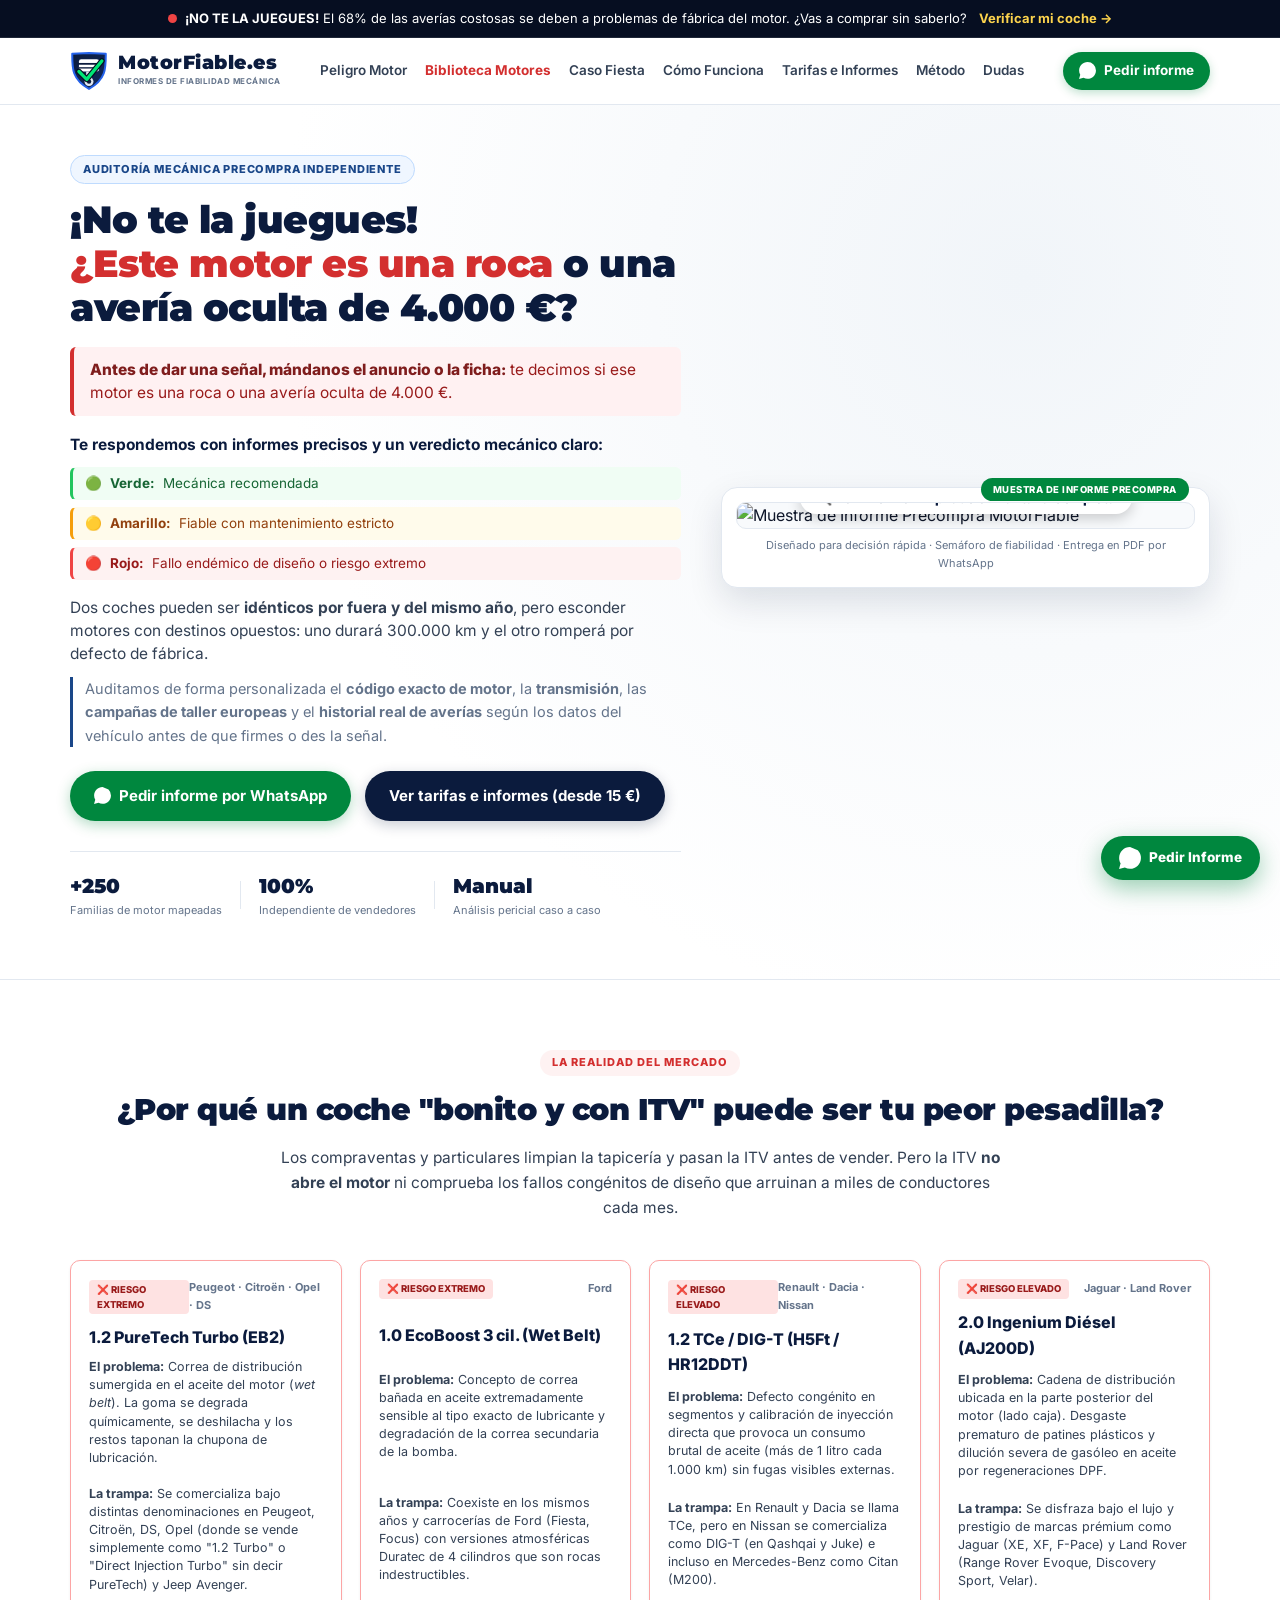
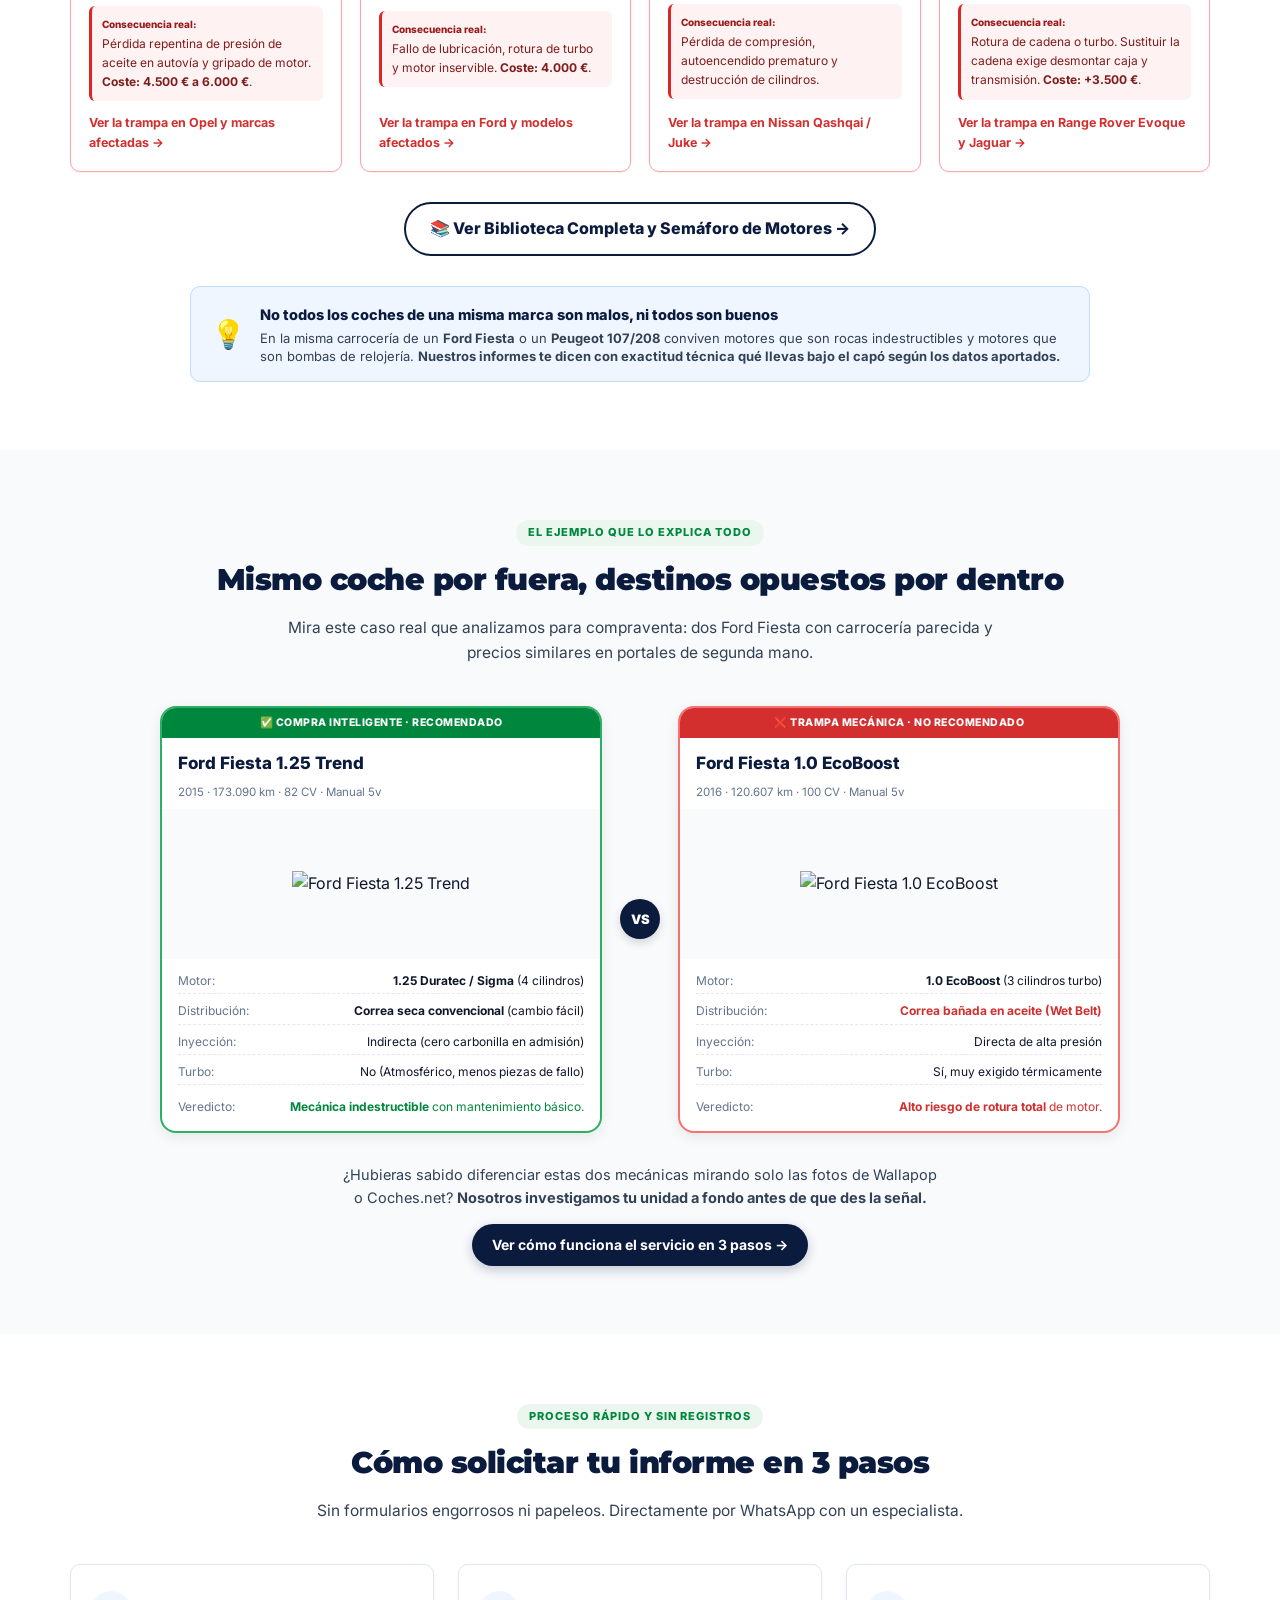
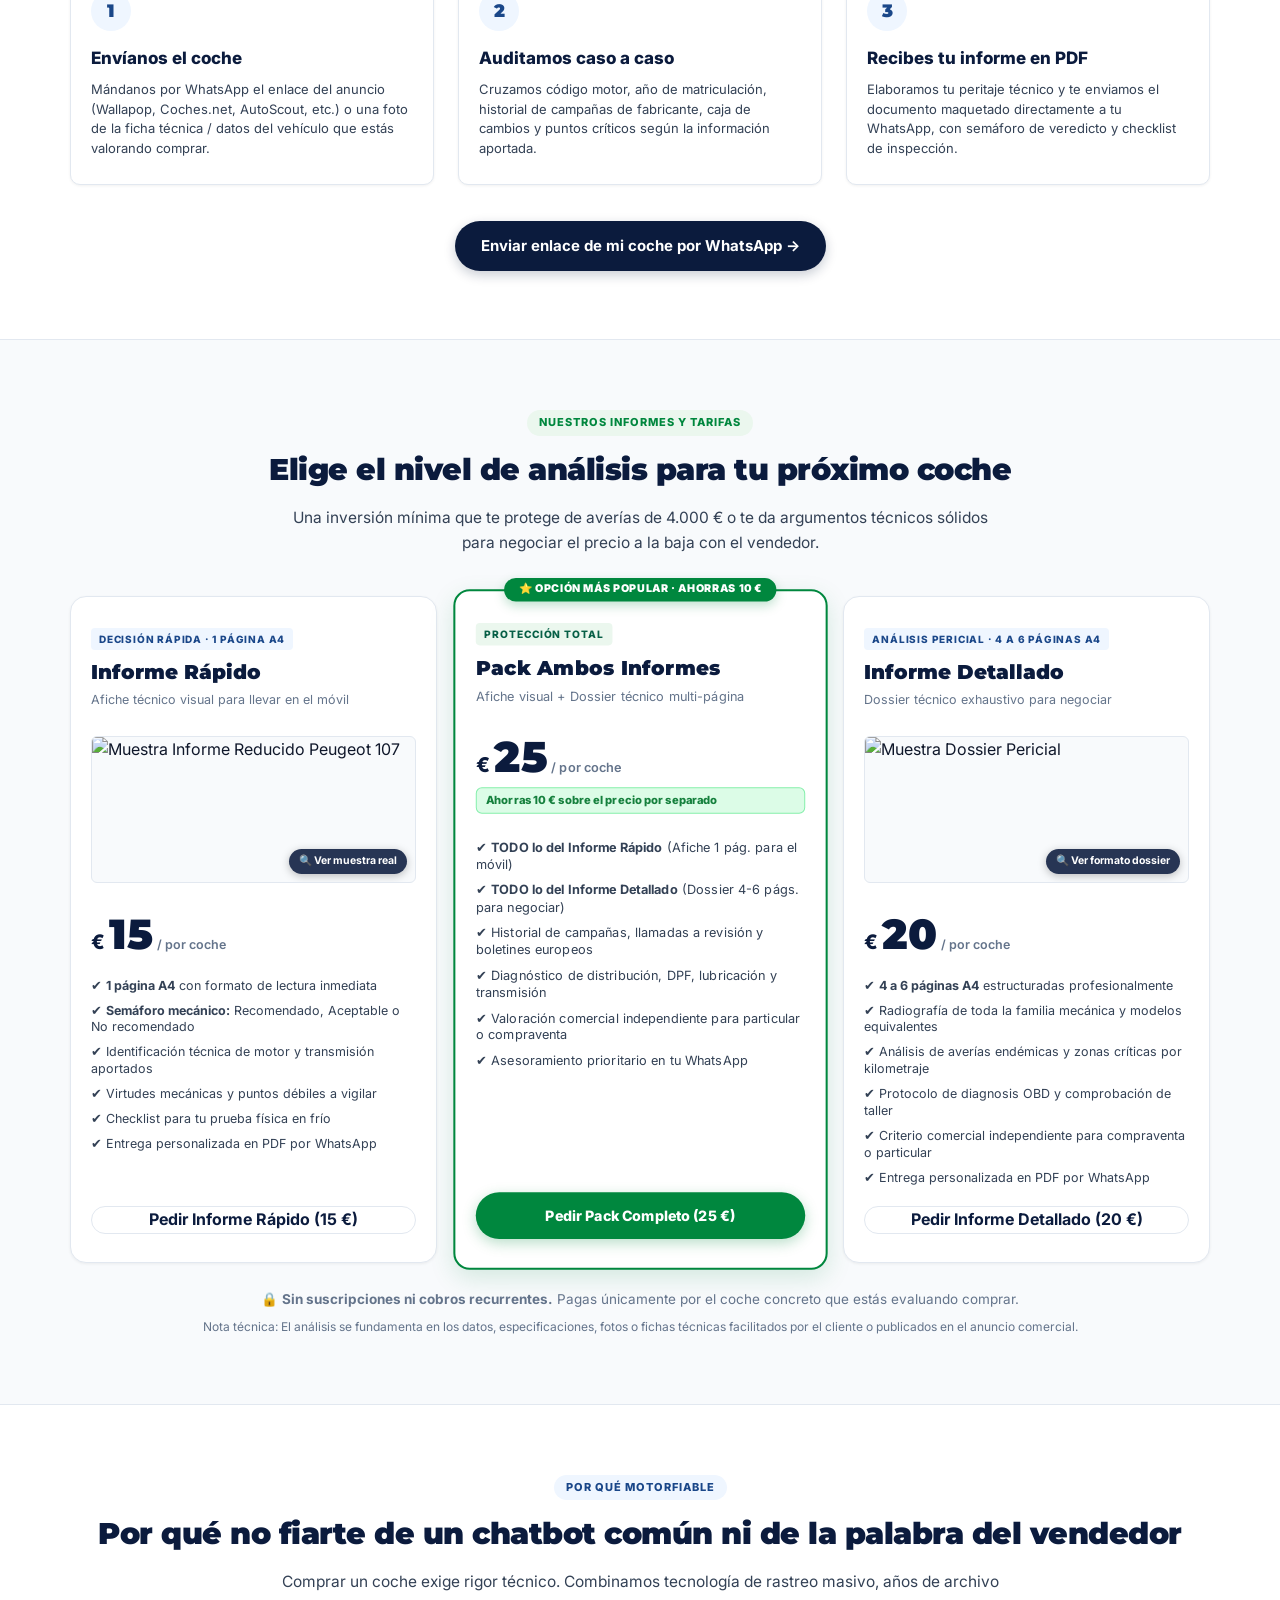
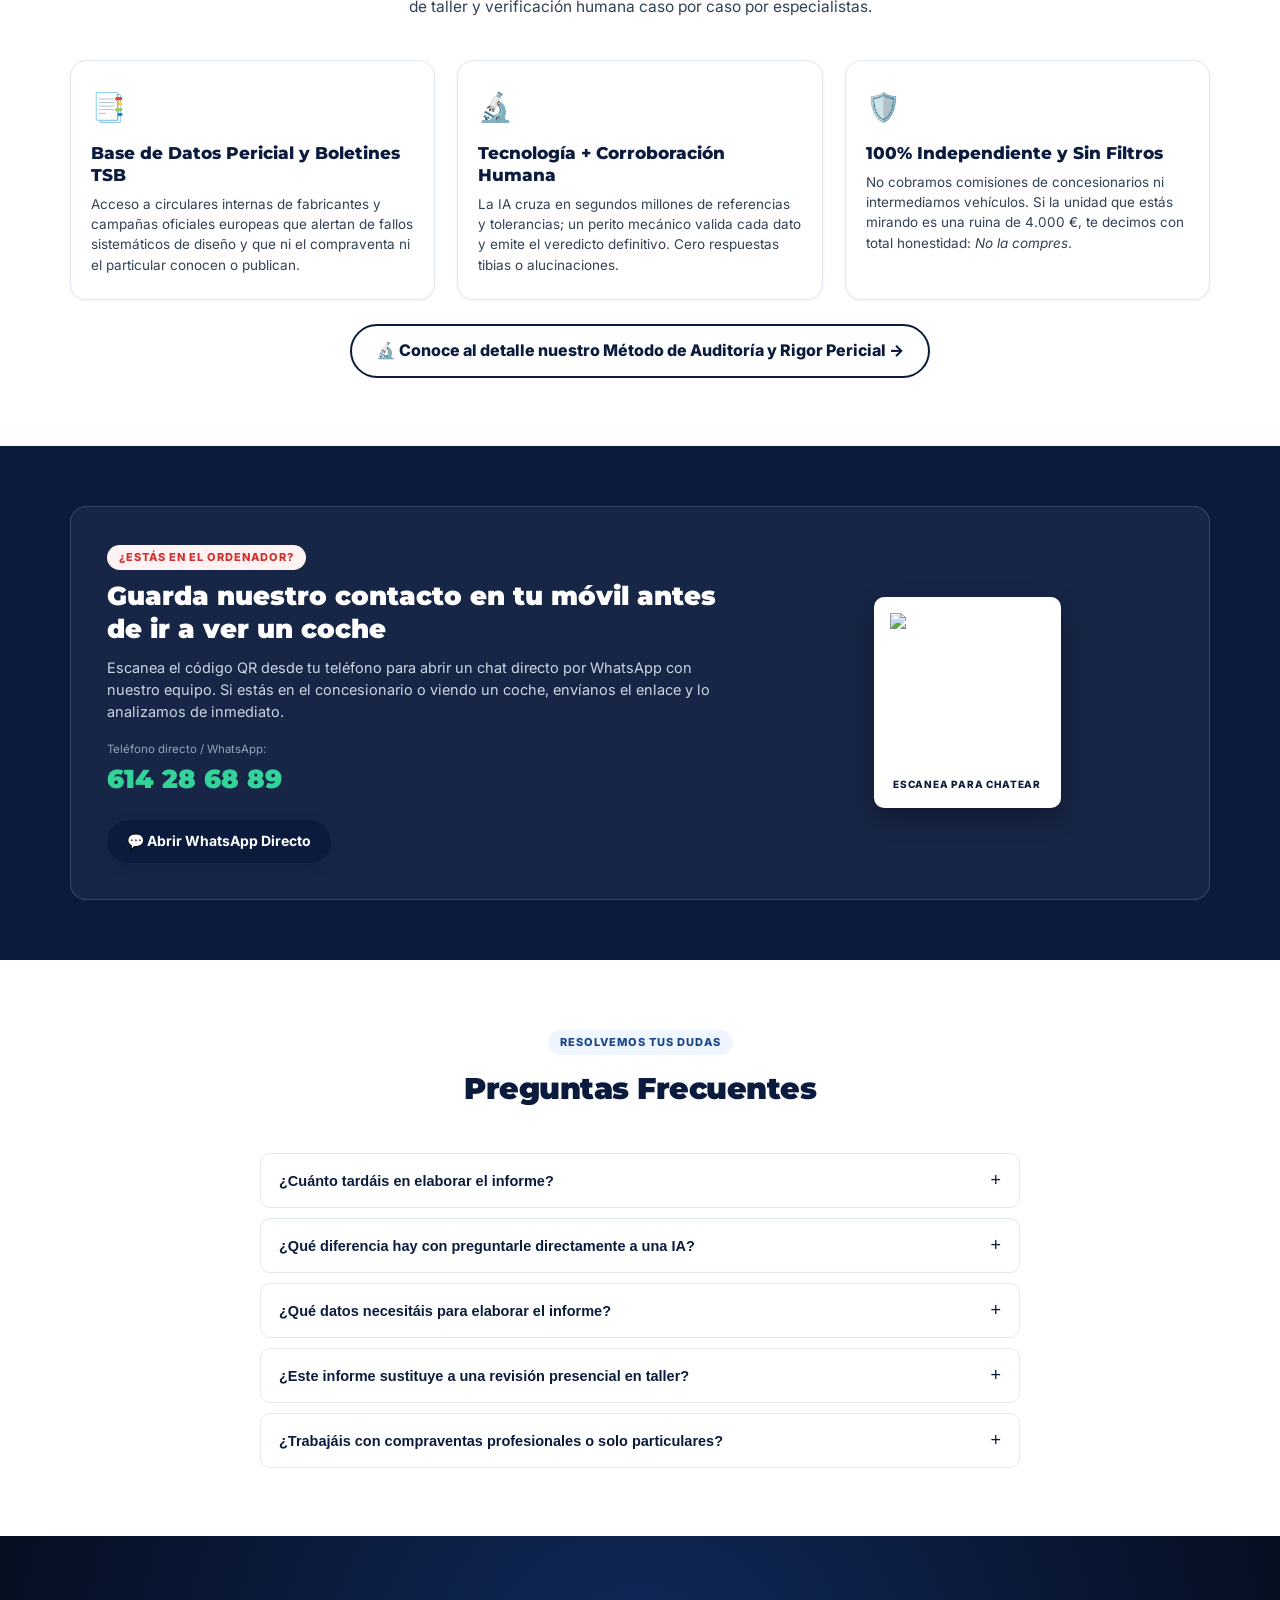
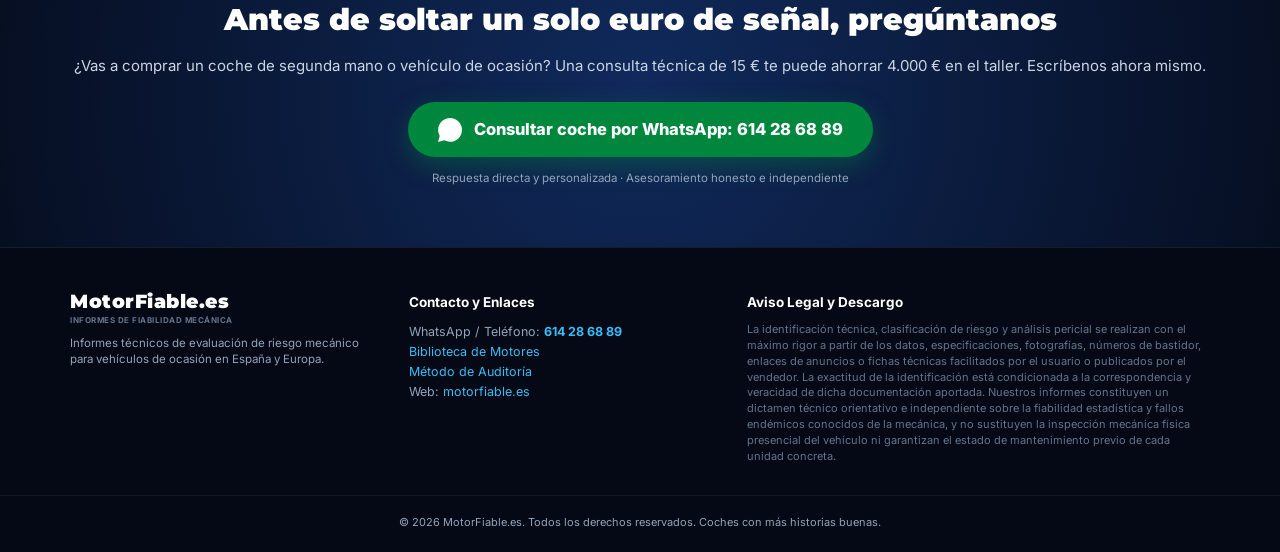
==== commit 970d6ed5: "feat(branding): replace generic wheel icon with brand shield icon and update subtitle to INFORMES DE" ====
--- a/landing/index.html
+++ b/landing/index.html
@@ -132,15 +132,27 @@
     <div class="container header-container">
       <a href="#hero" class="brand-logo">
         <div class="brand-icon">
-          <svg viewBox="0 0 24 24" fill="none" stroke="currentColor" stroke-width="2">
-            <path d="M12 2a10 10 0 1 0 10 10H12V2z"></path>
-            <path d="M12 2a10 10 0 0 1 10 10"></path>
-            <path d="M12 12 2.1 12"></path>
+          <svg viewBox="-1 -1 34 34" fill="none" xmlns="http://www.w3.org/2000/svg">
+            <defs>
+              <linearGradient id="brandShield" x1="0%" y1="0%" x2="100%" y2="100%">
+                <stop offset="0%" stop-color="#0B1B3D"/>
+                <stop offset="100%" stop-color="#11295E"/>
+              </linearGradient>
+            </defs>
+            <path d="M1 0.5 L16 0 L31 0.5 C31 13 31.5 23.5 16 32 C0.5 23.5 1 13 1 0.5 Z" fill="url(#brandShield)" stroke="#2563EB" stroke-width="1.8" stroke-linejoin="round" stroke-linecap="round"/>
+            <rect x="7" y="5.5" width="18" height="11" rx="2" fill="#FFFFFF"/>
+            <rect x="6" y="8.8" width="20" height="1.6" fill="#0B1B3D"/>
+            <rect x="7" y="12.6" width="18" height="1.2" fill="#0B1B3D"/>
+            <rect x="13.5" y="16.5" width="5" height="7.5" fill="#E2E8F0"/>
+            <circle cx="16" cy="25.5" r="4" fill="#E2E8F0"/>
+            <circle cx="16" cy="25.5" r="2" fill="#0B1B3D"/>
+            <path d="M7 16.5 L14 23.5 L27.5 7" fill="none" stroke="#060E21" stroke-width="5" stroke-linecap="round" stroke-linejoin="round"/>
+            <path d="M7 16.5 L14 23.5 L27.5 7" fill="none" stroke="#00E676" stroke-width="3" stroke-linecap="round" stroke-linejoin="round"/>
           </svg>
         </div>
         <div class="brand-names">
           <span class="logo-title">MotorFiable<span class="tld-tag">.es</span></span>
-          <span class="logo-subtitle">PERITAJE Y PRECOMPRA</span>
+          <span class="logo-subtitle">INFORMES DE FIABILIDAD MECÁNICA</span>
         </div>
       </a>
 
@@ -868,7 +880,7 @@
       <div class="footer-left">
         <div class="brand-names">
           <span class="logo-title text-white">MotorFiable<span class="tld-tag">.es</span></span>
-          <span class="logo-subtitle text-muted">PERITAJE Y PRECOMPRA</span>
+          <span class="logo-subtitle text-muted">INFORMES DE FIABILIDAD MECÁNICA</span>
         </div>
         <p class="footer-legal-copy">
           Informes técnicos de evaluación de riesgo mecánico para vehículos de ocasión en España y Europa.
--- a/landing/styles.css
+++ b/landing/styles.css
@@ -152,19 +152,19 @@
 }
 
 .brand-icon {
-  width: 36px;
-  height: 36px;
-  background: var(--primary-navy);
-  border-radius: 8px;
+  width: 38px;
+  height: 38px;
   display: flex;
   align-items: center;
   justify-content: center;
-  color: #FFFFFF;
+  flex-shrink: 0;
+  background: transparent;
 }
 
 .brand-icon svg {
-  width: 20px;
-  height: 20px;
+  width: 38px;
+  height: 38px;
+  display: block;
 }
 
 .brand-names {
@@ -185,7 +185,10 @@
   font-size: 8px;
   font-weight: 700;
   color: var(--text-muted);
-  letter-spacing: 1px;
+  letter-spacing: 0.5px;
+  text-transform: uppercase;
+  margin-top: 3px;
+  white-space: nowrap;
 }
 
 .nav-menu {
@@ -2279,8 +2282,10 @@
 
 @media (max-width: 480px) {
   .brand-logo { gap: 6px; }
+  .brand-icon { width: 30px; height: 30px; }
+  .brand-icon svg { width: 30px; height: 30px; }
   .logo-title { font-size: 16px; }
-  .logo-subtitle { font-size: 7px; }
+  .logo-subtitle { font-size: 6.8px; letter-spacing: 0.2px; }
   .header-actions { gap: 6px; }
   .btn-whatsapp-header { padding: 6px 10px; font-size: 12px; gap: 5px; }
   .btn-wa-icon { width: 15px; height: 15px; }
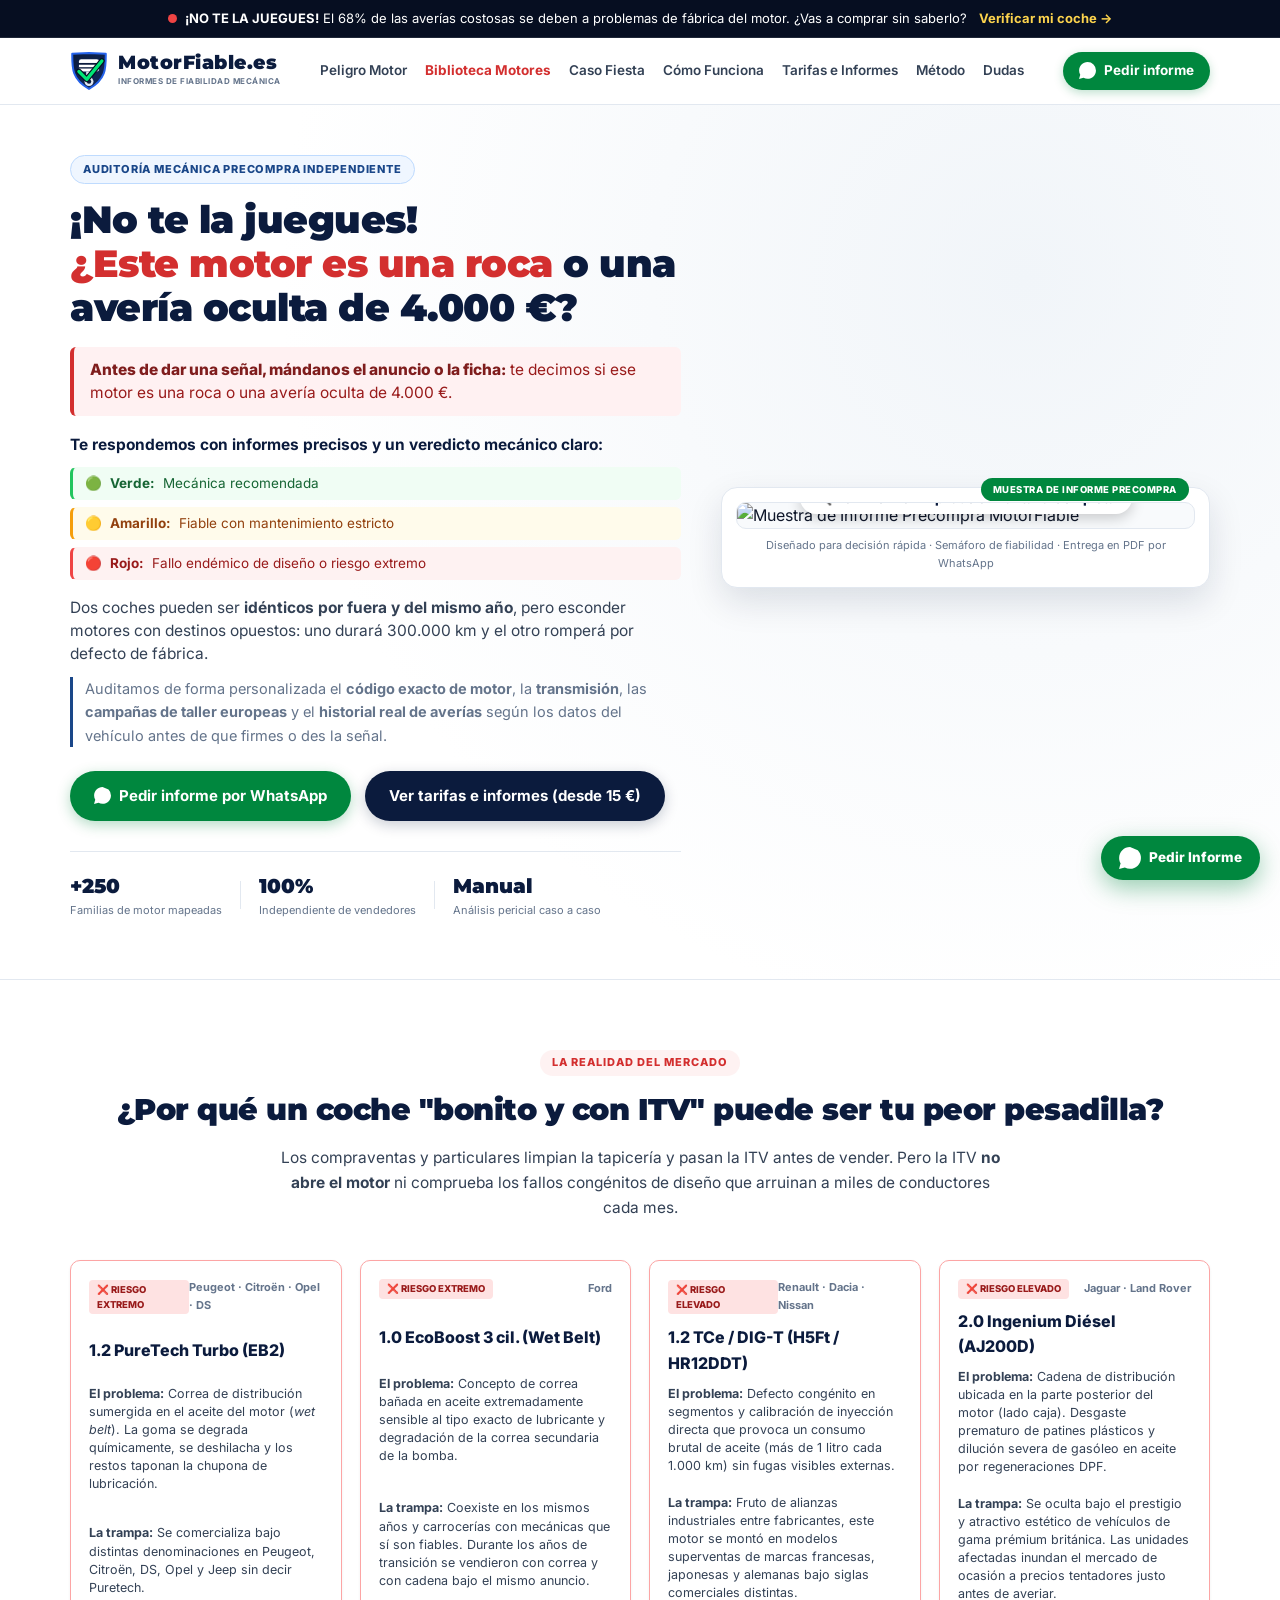
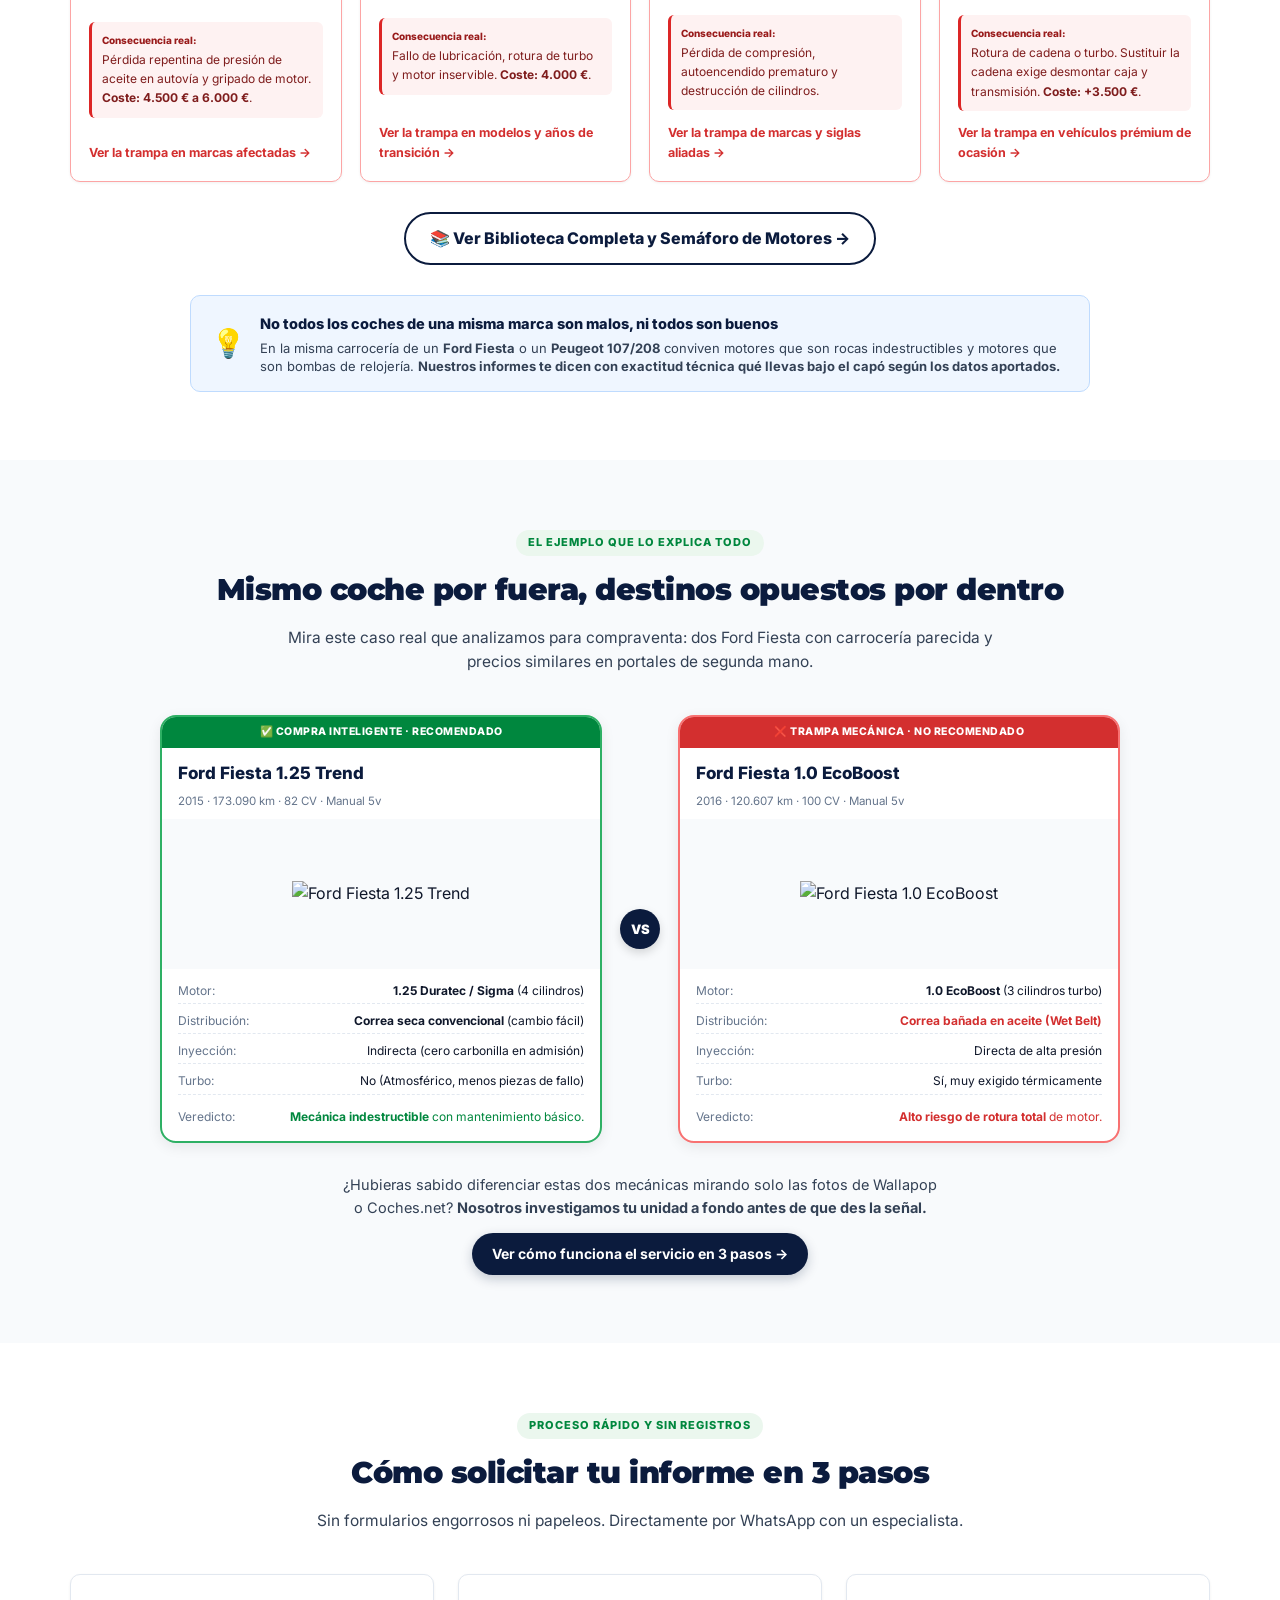
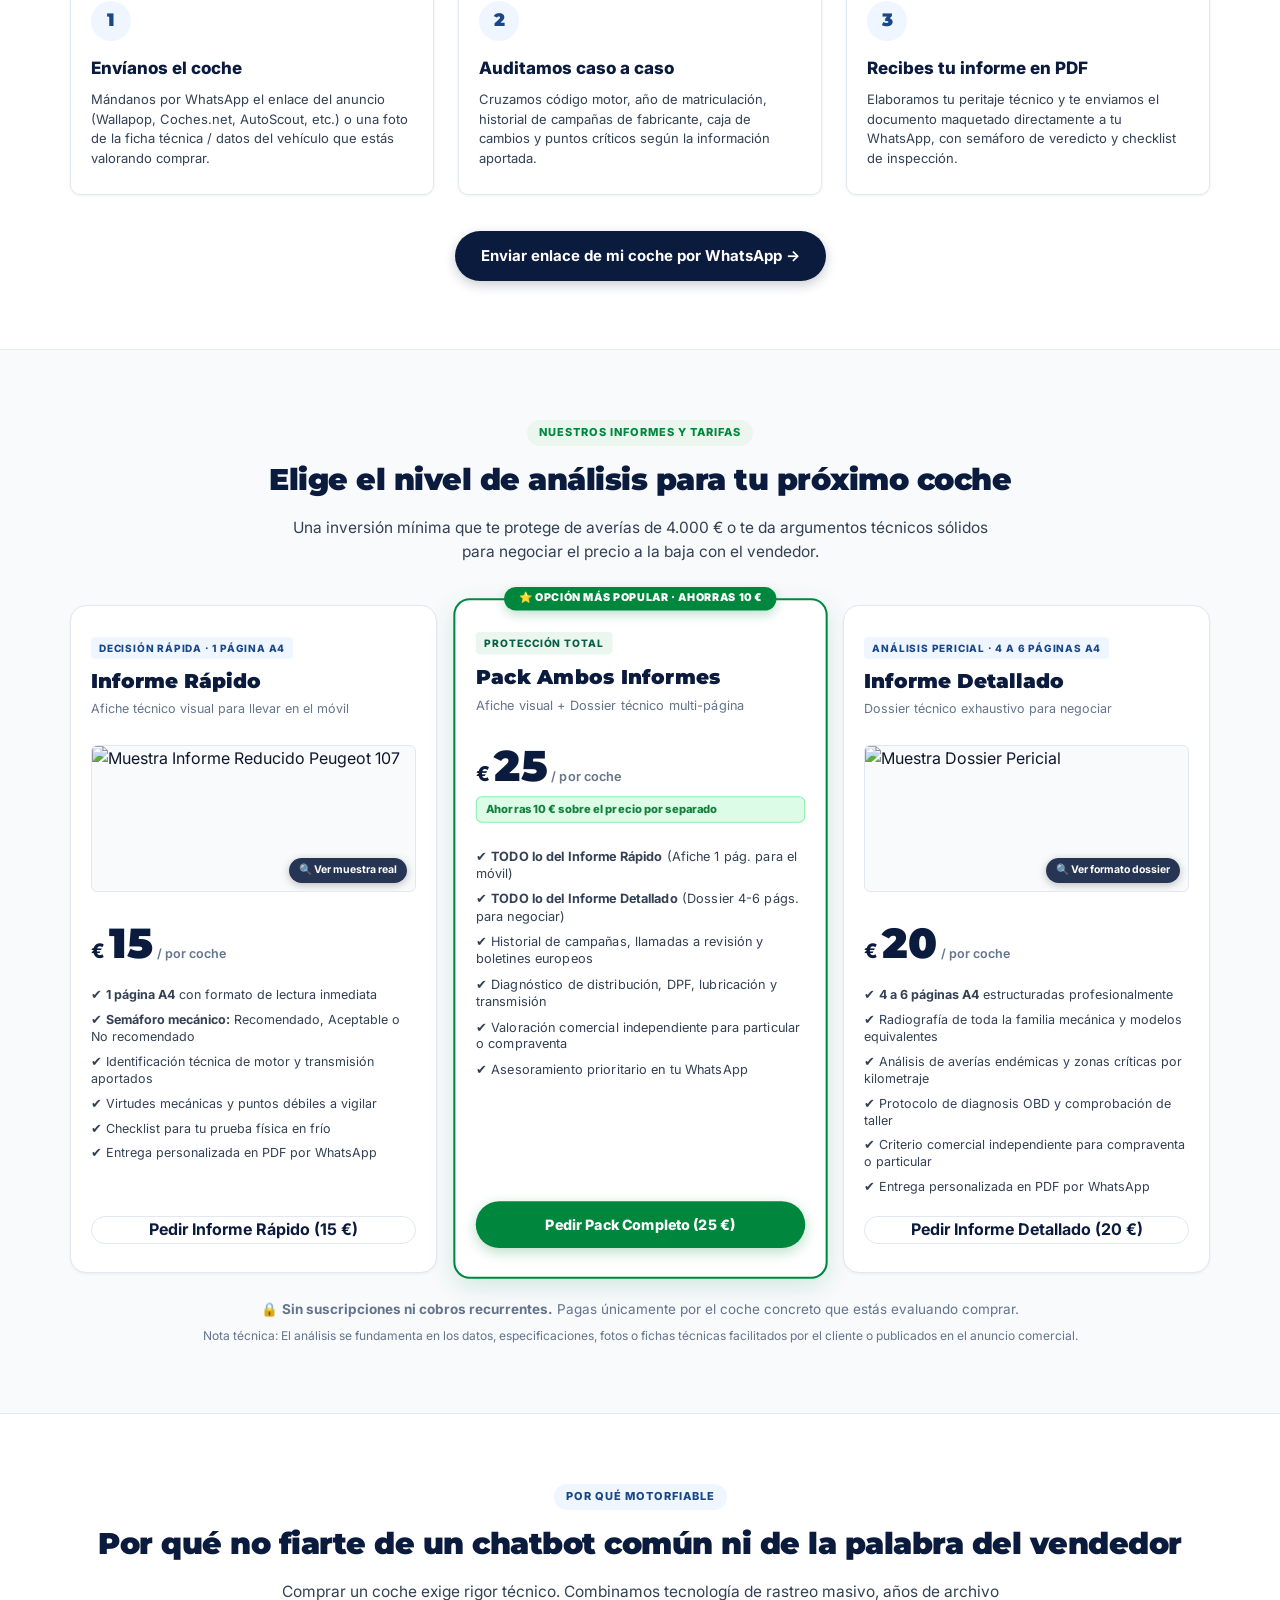
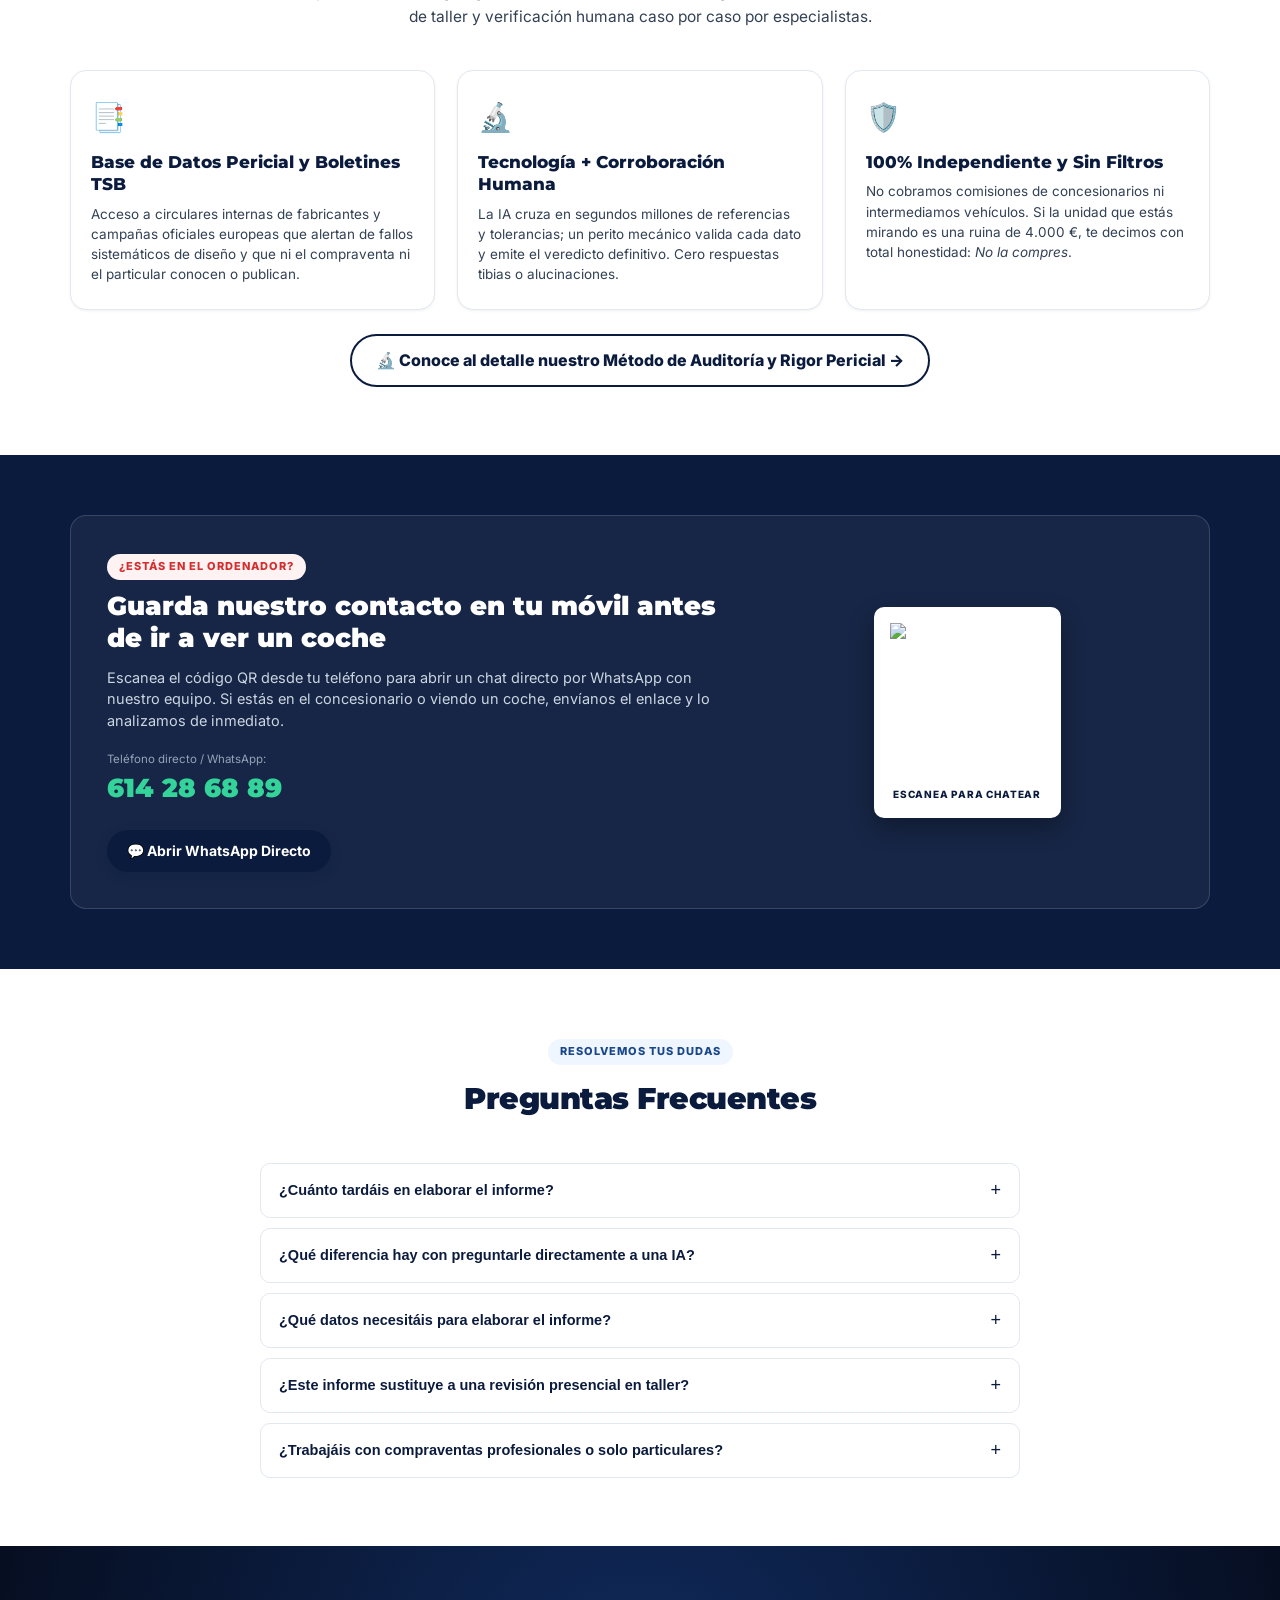
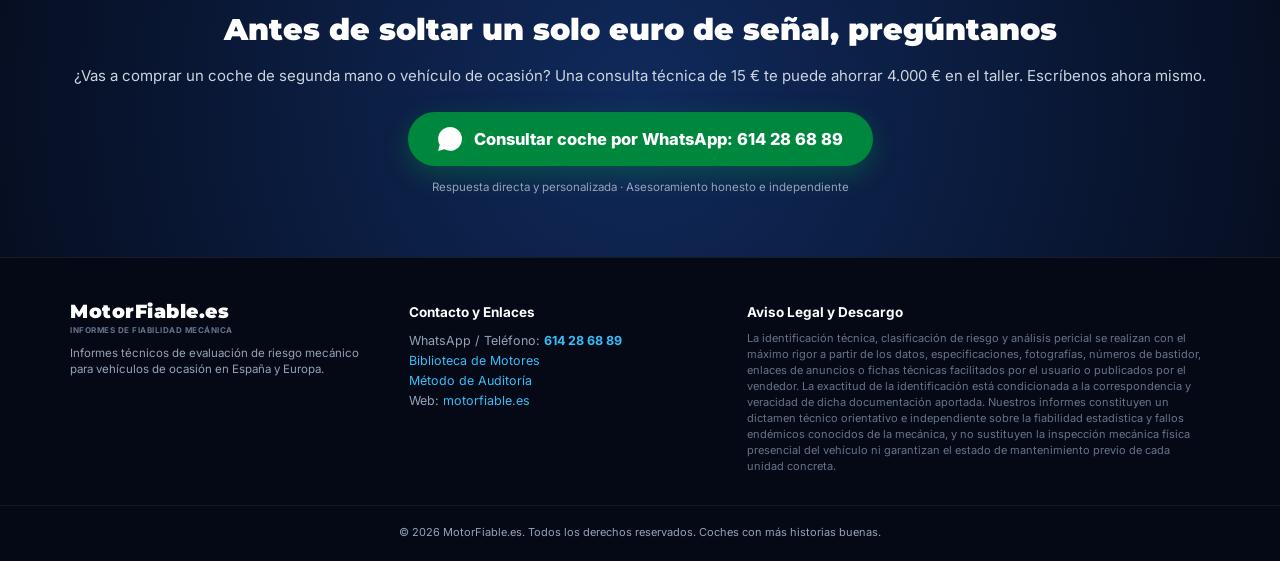
==== commit 659ed329: "copy: withhold exhaustive model lists and enhance curiosity gap across danger cards and engine subpa" ====
--- a/landing/index.html
+++ b/landing/index.html
@@ -332,13 +332,13 @@
             <strong>El problema:</strong> Correa de distribución sumergida en el aceite del motor (<em>wet belt</em>). La goma se degrada químicamente, se deshilacha y los restos taponan la chupona de lubricación.
           </p>
           <p class="danger-flaw" style="margin-top: 6px;">
-            <strong>La trampa:</strong> Se comercializa bajo distintas denominaciones en Peugeot, Citroën, DS, Opel (donde se vende simplemente como "1.2 Turbo" o "Direct Injection Turbo" sin decir PureTech) y Jeep Avenger.
+            <strong>La trampa:</strong> Se comercializa bajo distintas denominaciones en Peugeot, Citroën, DS, Opel y Jeep sin decir Puretech.
           </p>
           <div class="danger-consequence">
             <span class="consequence-label">Consecuencia real:</span>
             <span class="consequence-text">Pérdida repentina de presión de aceite en autovía y gripado de motor. <strong>Coste: 4.500 € a 6.000 €</strong>.</span>
           </div>
-          <a href="motores/1-2-puretech/" class="danger-card-cta">Ver la trampa en Opel y marcas afectadas →</a>
+          <a href="motores/1-2-puretech/" class="danger-card-cta">Ver la trampa en marcas afectadas →</a>
         </div>
 
         <!-- Tarjeta 2: EcoBoost 1.0 (Oculta en Móvil, visible en Desktop) -->
@@ -352,13 +352,13 @@
             <strong>El problema:</strong> Concepto de correa bañada en aceite extremadamente sensible al tipo exacto de lubricante y degradación de la correa secundaria de la bomba.
           </p>
           <p class="danger-flaw" style="margin-top: 6px;">
-            <strong>La trampa:</strong> Coexiste en los mismos años y carrocerías de Ford (Fiesta, Focus) con versiones atmosféricas Duratec de 4 cilindros que son rocas indestructibles.
+            <strong>La trampa:</strong> Coexiste en los mismos años y carrocerías con mecánicas que sí son fiables. Durante los años de transición se vendieron con correa y con cadena bajo el mismo anuncio.
           </p>
           <div class="danger-consequence">
             <span class="consequence-label">Consecuencia real:</span>
             <span class="consequence-text">Fallo de lubricación, rotura de turbo y motor inservible. <strong>Coste: 4.000 €</strong>.</span>
           </div>
-          <a href="motores/1-0-ecoboost/" class="danger-card-cta">Ver la trampa en Ford y modelos afectados →</a>
+          <a href="motores/1-0-ecoboost/" class="danger-card-cta">Ver la trampa en modelos y años de transición →</a>
         </div>
 
         <!-- Tarjeta 3: Renault / Nissan 1.2 TCe (Oculta en Móvil, visible en Desktop) -->
@@ -372,13 +372,13 @@
             <strong>El problema:</strong> Defecto congénito en segmentos y calibración de inyección directa que provoca un consumo brutal de aceite (más de 1 litro cada 1.000 km) sin fugas visibles externas.
           </p>
           <p class="danger-flaw" style="margin-top: 6px;">
-            <strong>La trampa:</strong> En Renault y Dacia se llama TCe, pero en Nissan se comercializa como DIG-T (en Qashqai y Juke) e incluso en Mercedes-Benz como Citan (M200).
+            <strong>La trampa:</strong> Fruto de alianzas industriales entre fabricantes, este motor se montó en modelos superventas de marcas francesas, japonesas y alemanas bajo siglas comerciales distintas.
           </p>
           <div class="danger-consequence">
             <span class="consequence-label">Consecuencia real:</span>
             <span class="consequence-text">Pérdida de compresión, autoencendido prematuro y destrucción de cilindros.</span>
           </div>
-          <a href="motores/1-2-tce-dig-t/" class="danger-card-cta">Ver la trampa en Nissan Qashqai / Juke →</a>
+          <a href="motores/1-2-tce-dig-t/" class="danger-card-cta">Ver la trampa de marcas y siglas aliadas →</a>
         </div>
 
         <!-- Tarjeta 4: Ingenium 2.0d (Visible en Móvil y Desktop) -->
@@ -392,13 +392,13 @@
             <strong>El problema:</strong> Cadena de distribución ubicada en la parte posterior del motor (lado caja). Desgaste prematuro de patines plásticos y dilución severa de gasóleo en aceite por regeneraciones DPF.
           </p>
           <p class="danger-flaw" style="margin-top: 6px;">
-            <strong>La trampa:</strong> Se disfraza bajo el lujo y prestigio de marcas prémium como Jaguar (XE, XF, F-Pace) y Land Rover (Range Rover Evoque, Discovery Sport, Velar).
+            <strong>La trampa:</strong> Se oculta bajo el prestigio y atractivo estético de vehículos de gama prémium británica. Las unidades afectadas inundan el mercado de ocasión a precios tentadores justo antes de averiar.
           </p>
           <div class="danger-consequence">
             <span class="consequence-label">Consecuencia real:</span>
             <span class="consequence-text">Rotura de cadena o turbo. Sustituir la cadena exige desmontar caja y transmisión. <strong>Coste: +3.500 €</strong>.</span>
           </div>
-          <a href="motores/2-0-ingenium/" class="danger-card-cta">Ver la trampa en Range Rover Evoque y Jaguar →</a>
+          <a href="motores/2-0-ingenium/" class="danger-card-cta">Ver la trampa en vehículos prémium de ocasión →</a>
         </div>
 
       </div>
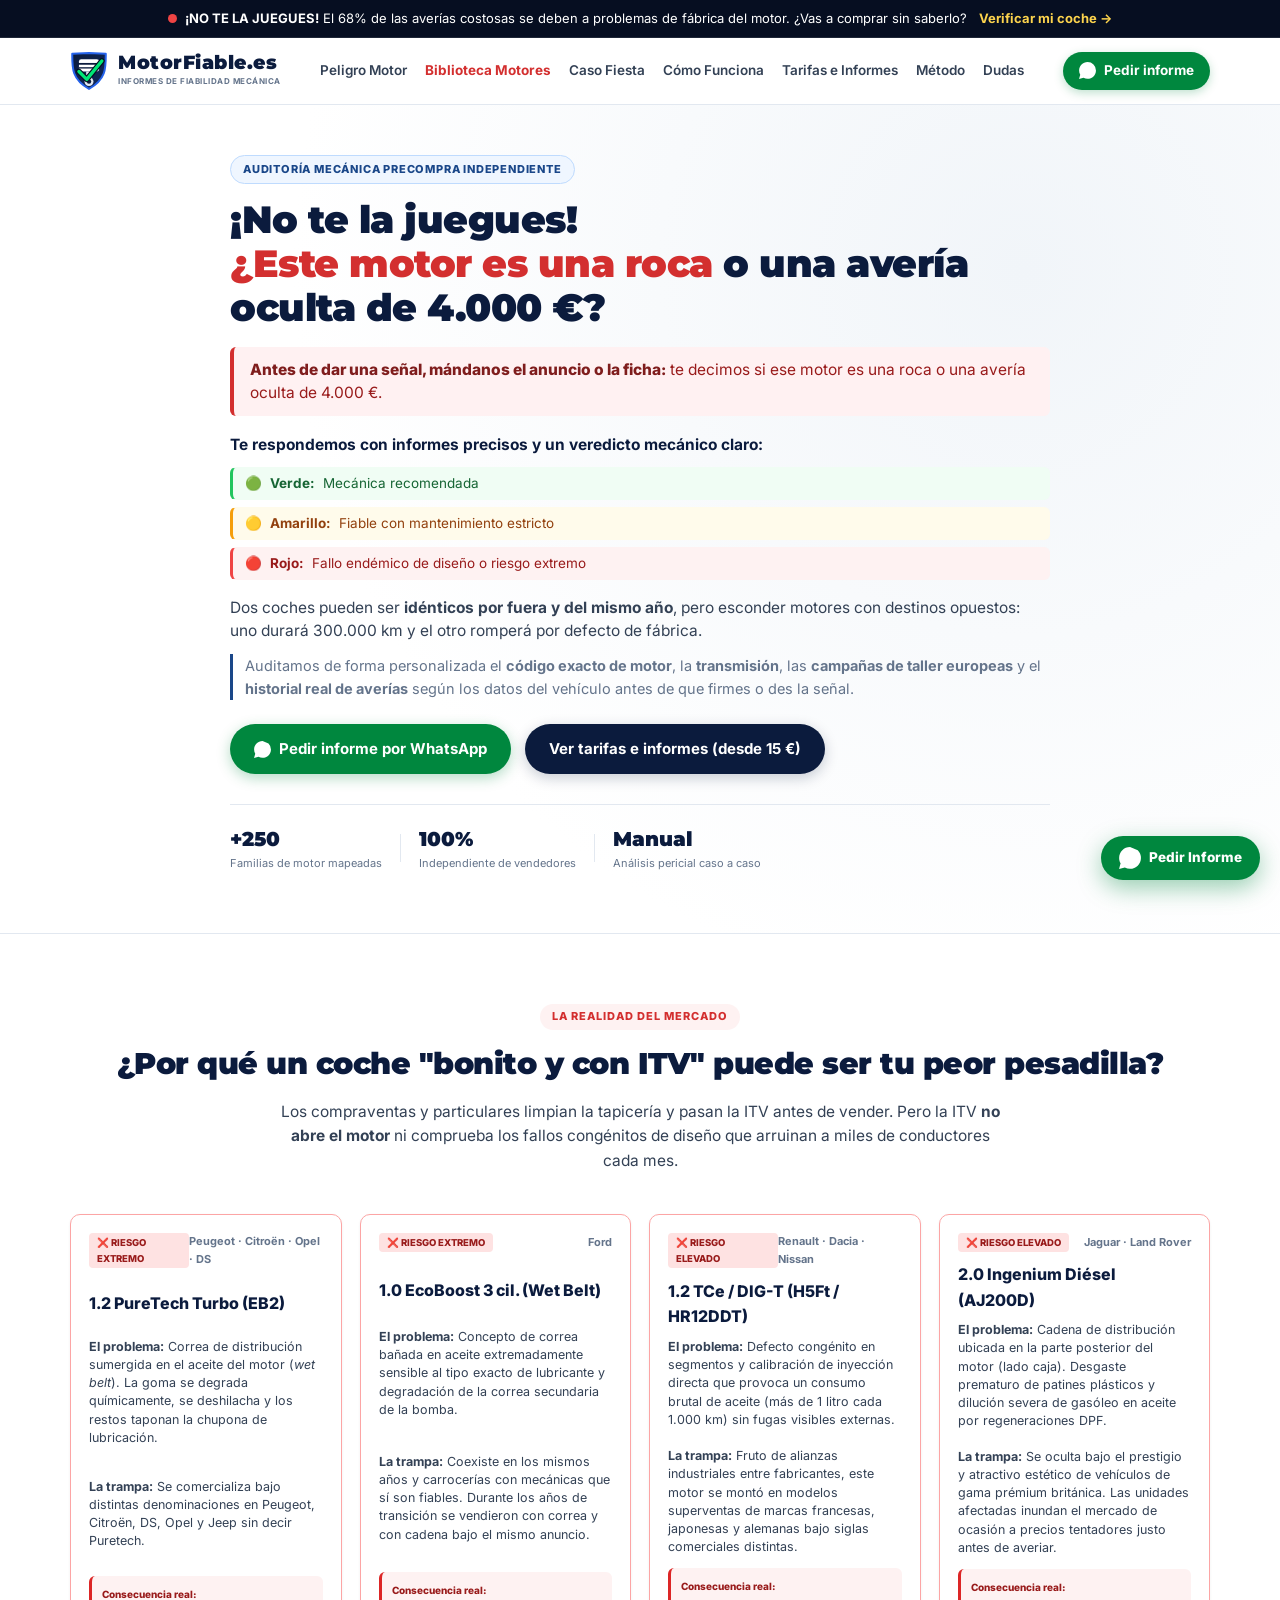
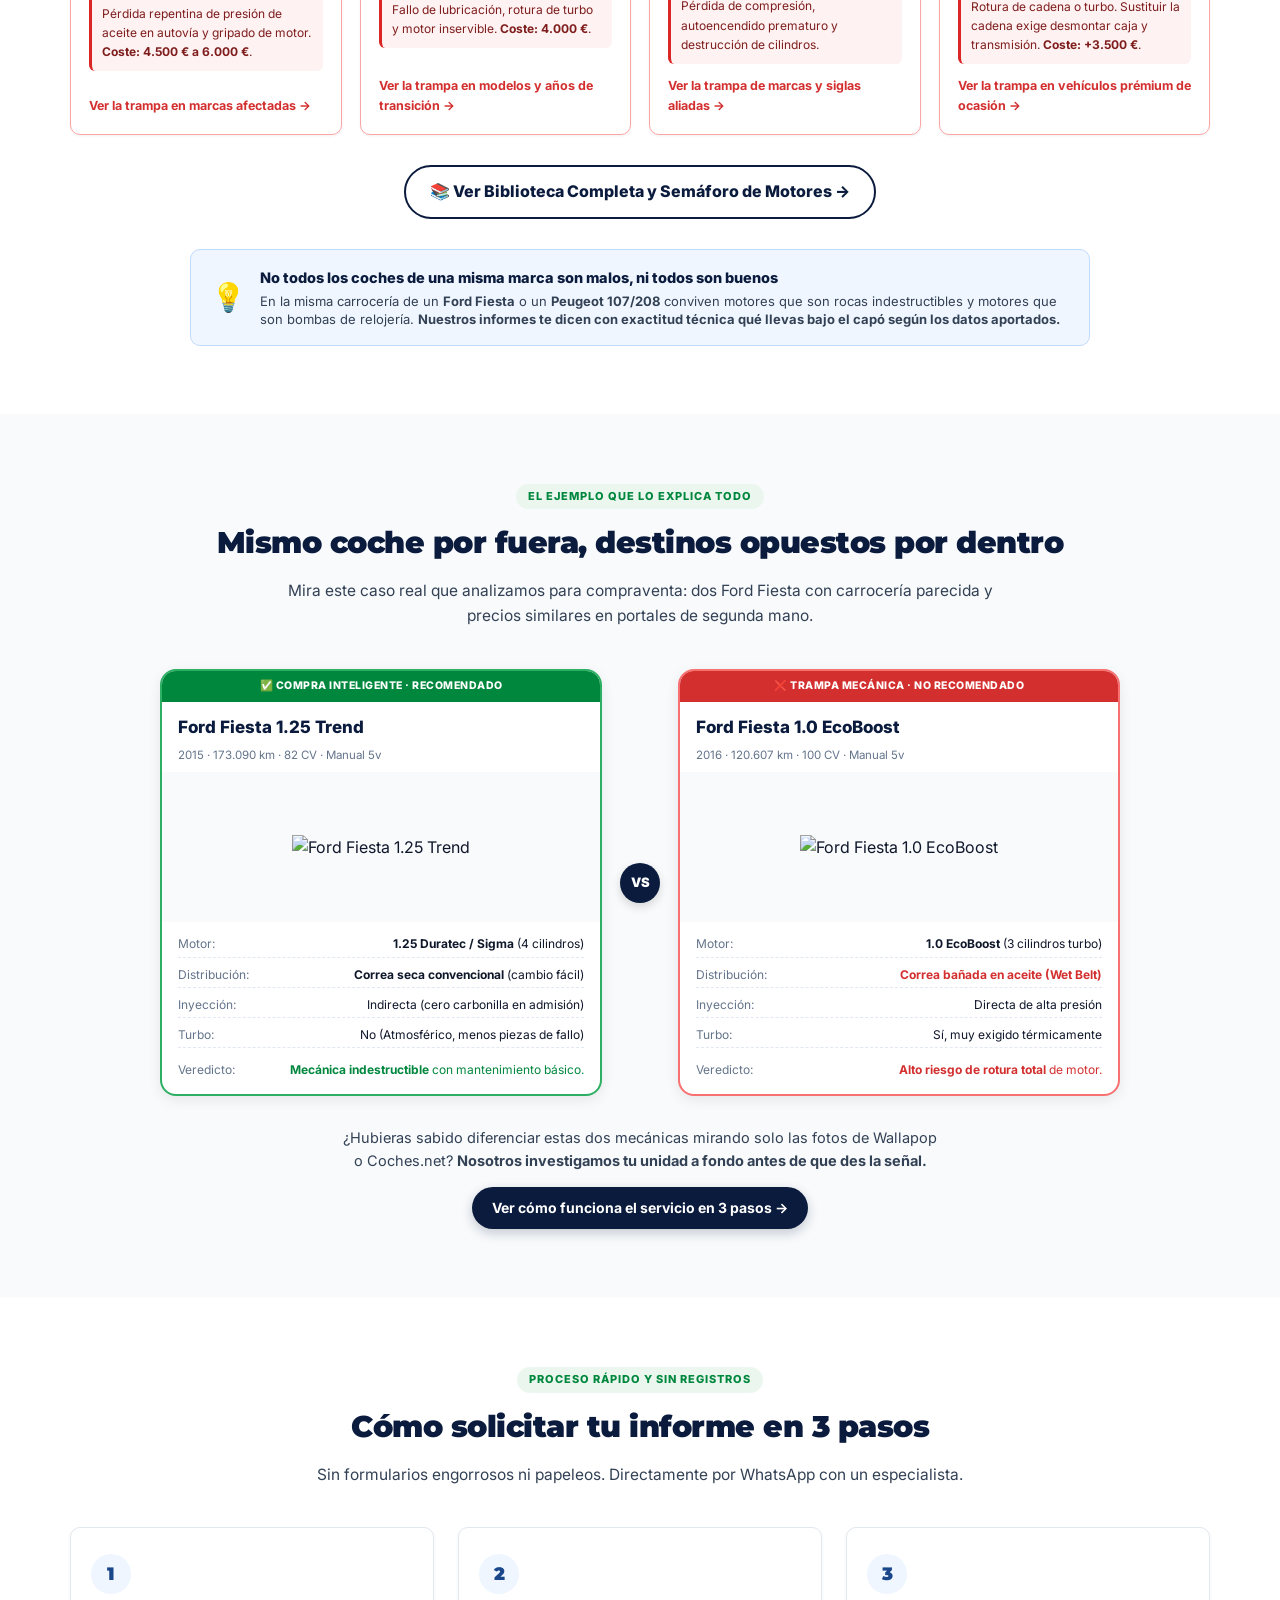
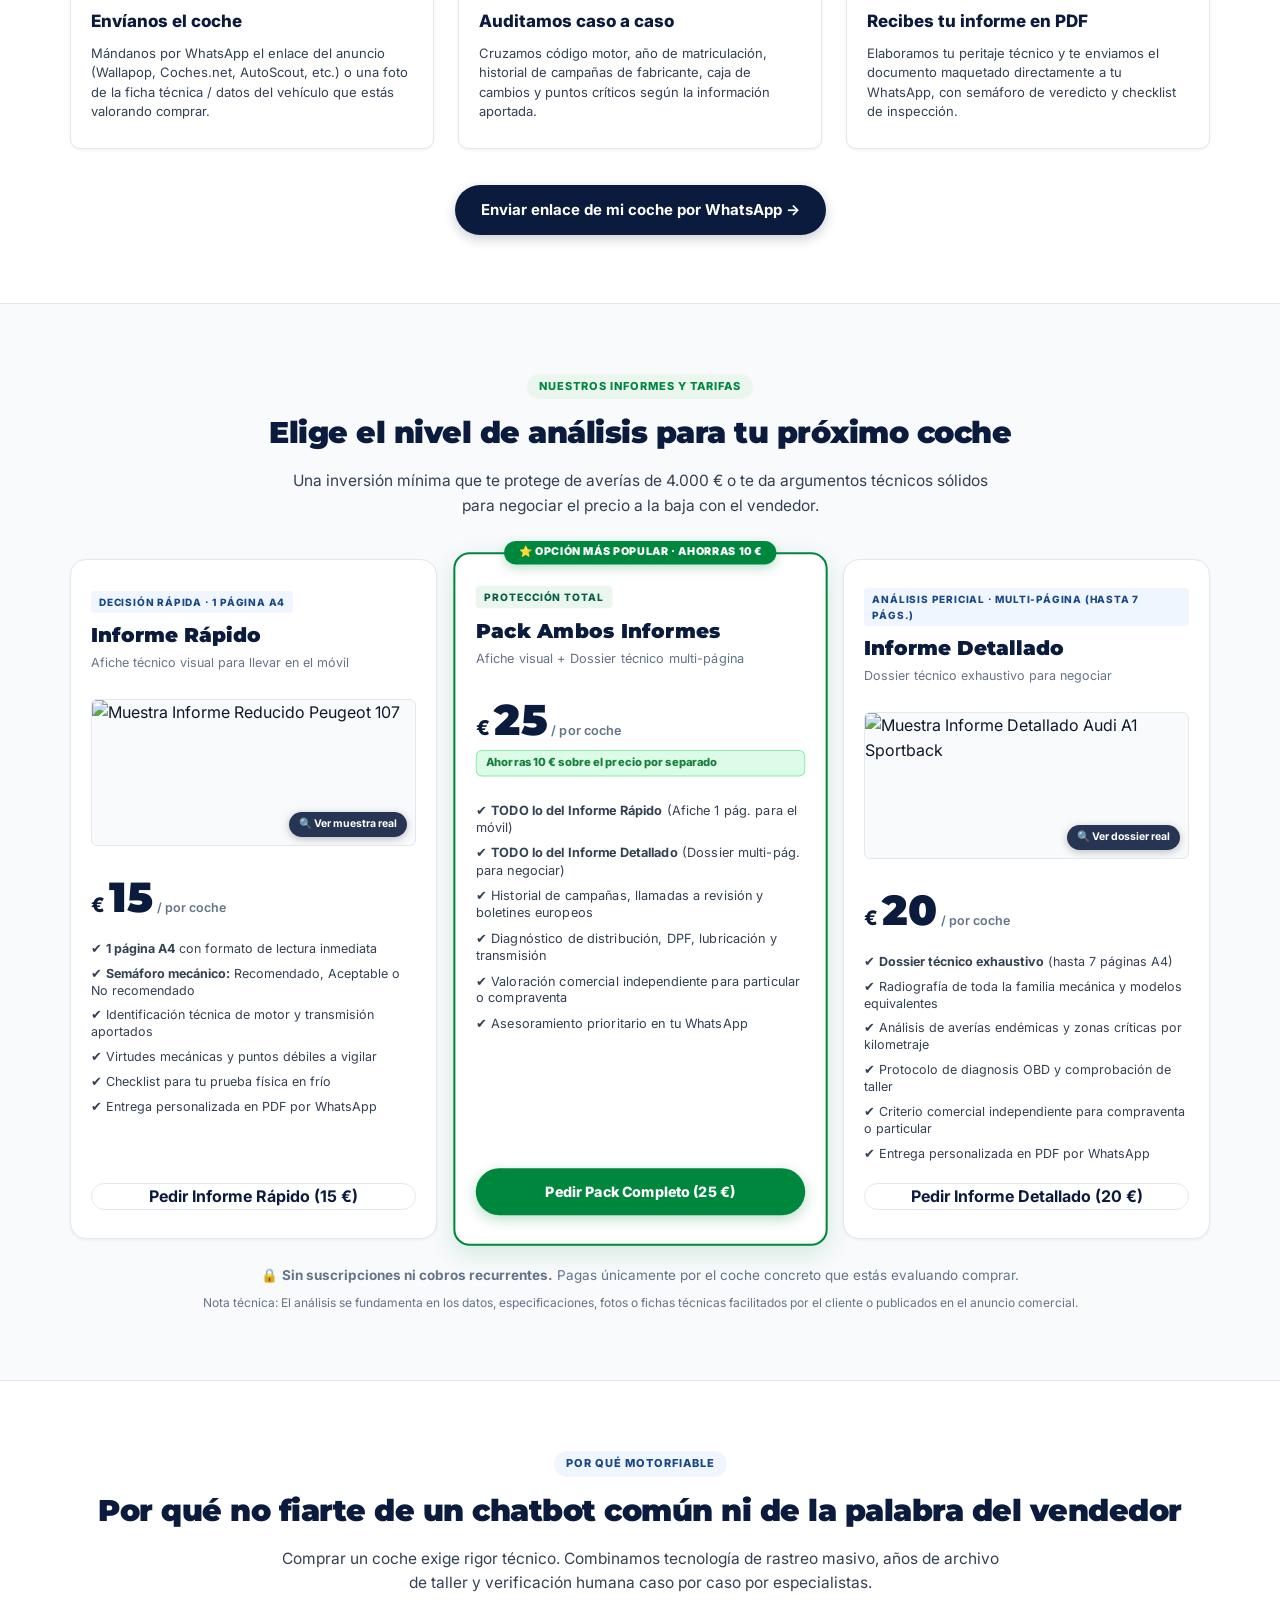
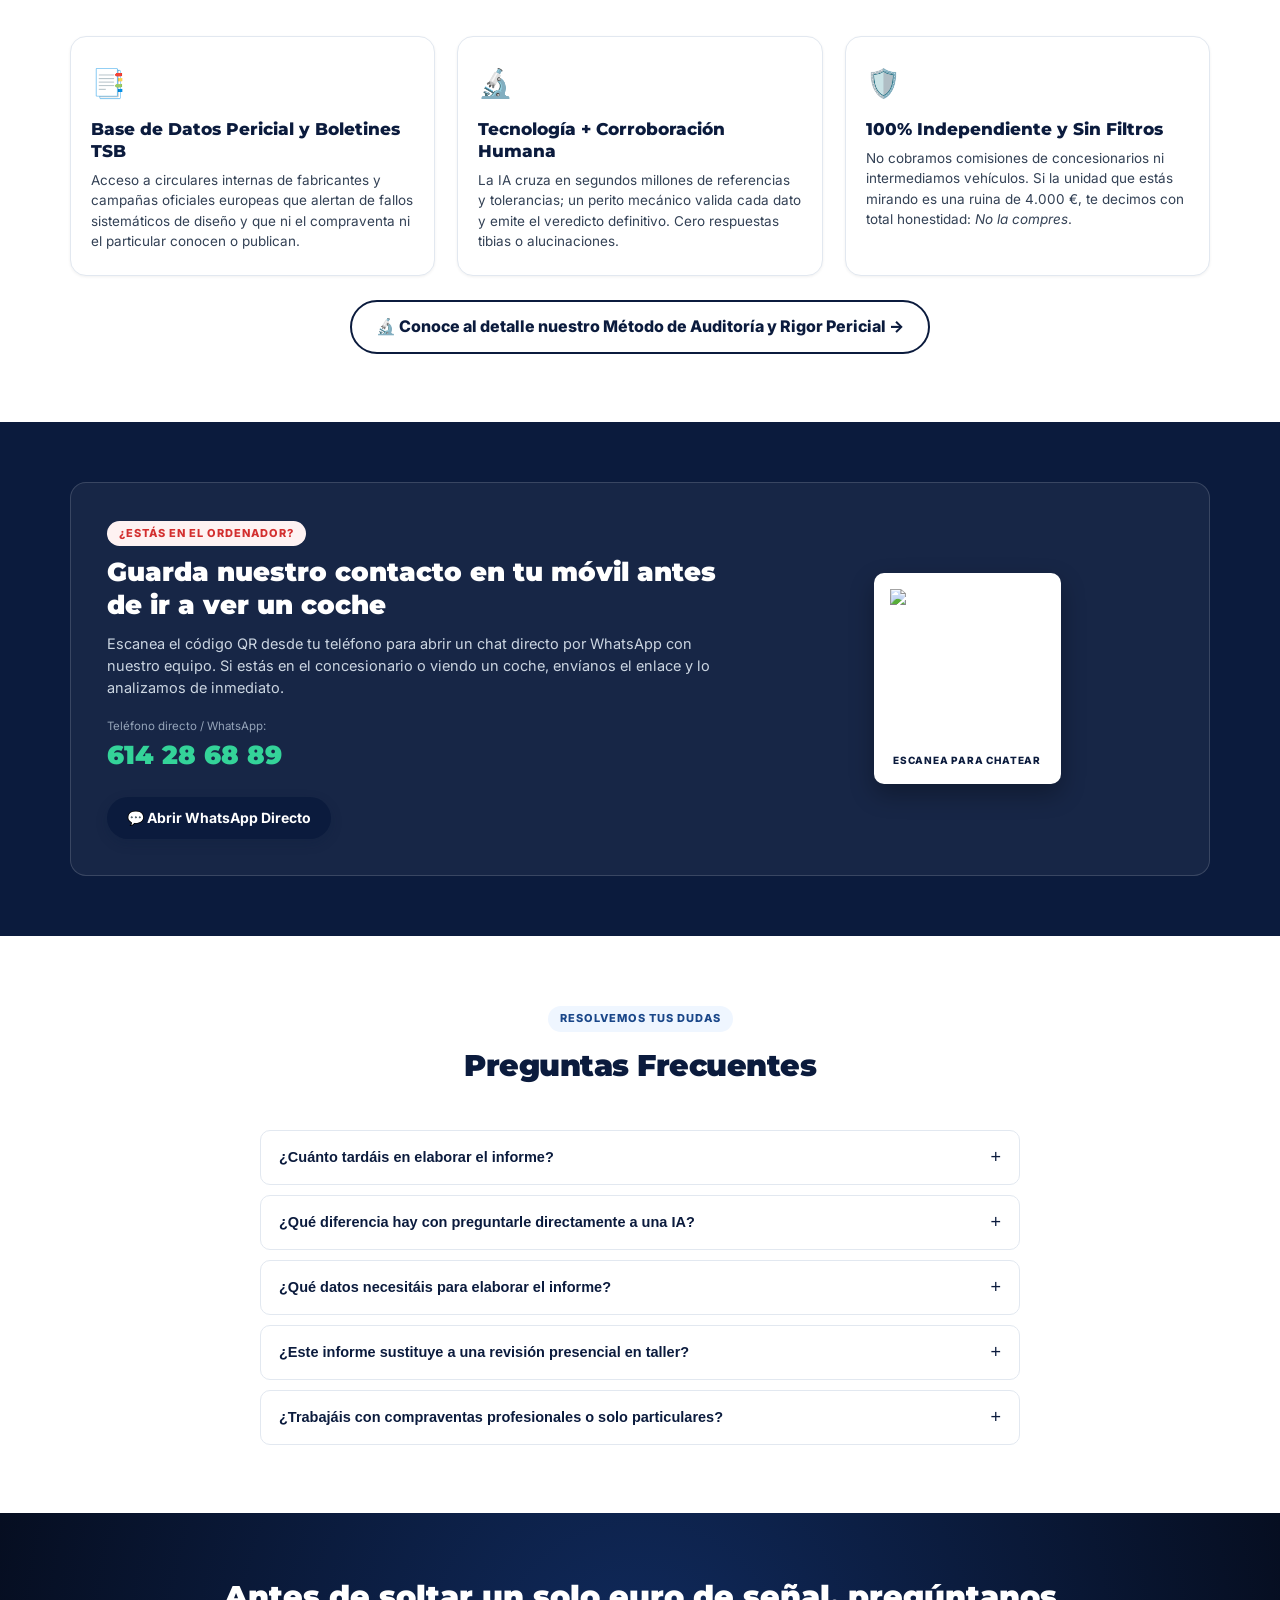
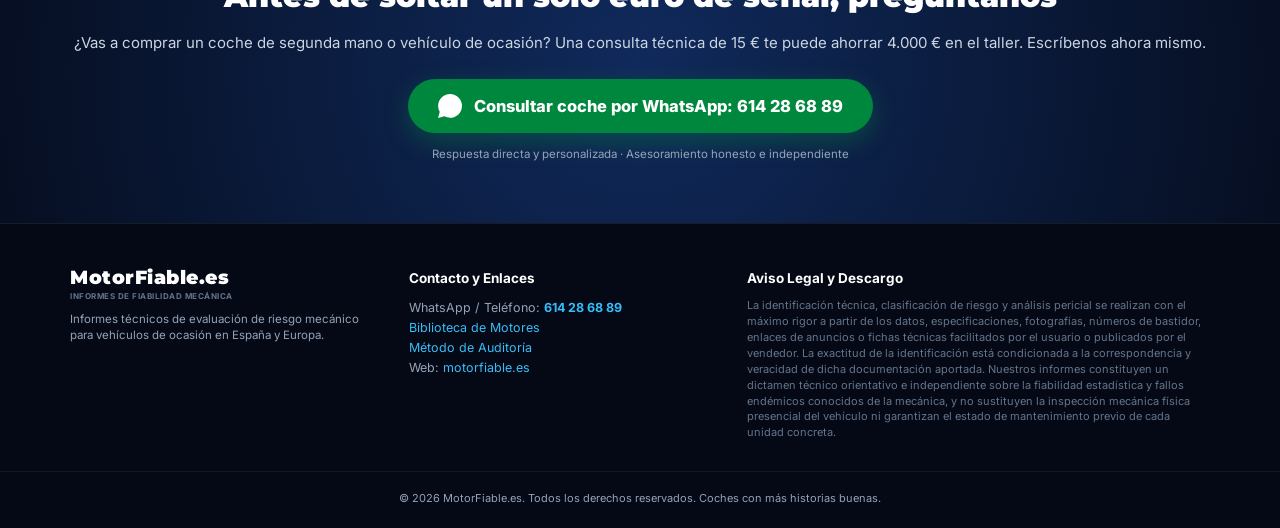
==== commit 8c76489e: "fix(hero, pricing): remove promotional poster from hero, integrate real 7-page Audi A1 dossier sampl" ====
--- a/landing/index.html
+++ b/landing/index.html
@@ -15,13 +15,13 @@
   <meta property="og:title" content="MotorFiable.es · ¿Este motor es fiable o una avería de 4.000 €?">
   <meta property="og:description" content="Auditamos el código de motor, transmisión, fallos endémicos y campañas oficiales antes de que des la señal. Informes precompra independientes desde 15 €.">
   <meta property="og:url" content="https://motorfiable.es/">
-  <meta property="og:image" content="https://motorfiable.es/assets/afiche-comercial-original.jpg">
+  <meta property="og:image" content="https://motorfiable.es/assets/muestra-informe-detallado-card-thumb.jpg">
 
   <!-- Twitter Card -->
   <meta name="twitter:card" content="summary_large_image">
   <meta name="twitter:title" content="MotorFiable.es · Informes Precompra de Motor">
   <meta name="twitter:description" content="Descubre si el coche de ocasión que vas a comprar es fiable antes de soltar un solo euro de señal.">
-  <meta name="twitter:image" content="https://motorfiable.es/assets/afiche-comercial-original.jpg">
+  <meta name="twitter:image" content="https://motorfiable.es/assets/muestra-informe-detallado-card-thumb.jpg">
 
   <!-- Datos Estructurados Schema.org (JSON-LD) para Google -->
   <script type="application/ld+json">
@@ -219,7 +219,7 @@
 
   <!-- Hero Section -->
   <section class="hero-section" id="hero">
-    <div class="container hero-grid">
+    <div class="container hero-container">
       
       <div class="hero-content">
         <div class="hero-badge">
@@ -283,24 +283,6 @@
           <div class="stat-box">
             <span class="stat-number">Manual</span>
             <span class="stat-label">Análisis pericial caso a caso</span>
-          </div>
-        </div>
-      </div>
-
-      <!-- Hero Visual: Visualizador de Muestra de Informe Oficial -->
-      <div class="hero-visual">
-        <div class="poster-preview-card">
-          <div class="poster-preview-badge">MUESTRA DE INFORME PRECOMPRA</div>
-          <div class="poster-frame">
-            <img src="assets/afiche-comercial-original.jpg" alt="Muestra de Informe Precompra MotorFiable" class="poster-img-hero">
-            <div class="poster-overlay-action">
-              <button onclick="openImageModal('assets/afiche-comercial-original.jpg')" class="btn btn-light-glow">
-                🔍 Ver Informe Ampliado en Pantalla Completa
-              </button>
-            </div>
-          </div>
-          <div class="poster-caption">
-            <span>Diseñado para decisión rápida · Semáforo de fiabilidad · Entrega en PDF por WhatsApp</span>
           </div>
         </div>
       </div>
@@ -590,7 +572,7 @@
           </div>
 
           <!-- Muestra Visual Integrada con Zoom -->
-          <div class="pricing-preview-thumb" onclick="openImageModal('assets/informe-peugeot-107.jpg')">
+          <div class="pricing-preview-thumb" onclick="openImageModal('assets/informe-peugeot-107.jpg', 'Muestra real: Informe Rápido (1 página A4) · Veredicto de decisión inmediata para llevar en el móvil')">
             <img src="assets/informe-peugeot-107.jpg" alt="Muestra Informe Reducido Peugeot 107">
             <span class="thumb-zoom-tag">🔍 Ver muestra real</span>
           </div>
@@ -638,7 +620,7 @@
 
           <ul class="pricing-features">
             <li>✔ <strong>TODO lo del Informe Rápido</strong> (Afiche 1 pág. para el móvil)</li>
-            <li>✔ <strong>TODO lo del Informe Detallado</strong> (Dossier 4-6 págs. para negociar)</li>
+            <li>✔ <strong>TODO lo del Informe Detallado</strong> (Dossier multi-pág. para negociar)</li>
             <li>✔ Historial de campañas, llamadas a revisión y boletines europeos</li>
             <li>✔ Diagnóstico de distribución, DPF, lubricación y transmisión</li>
             <li>✔ Valoración comercial independiente para particular o compraventa</li>
@@ -655,15 +637,15 @@
         <!-- Tarifa 3: Detallado / Dossier Pericial -->
         <div class="pricing-card">
           <div class="pricing-header">
-            <span class="pricing-type-badge">ANÁLISIS PERICIAL · 4 A 6 PÁGINAS A4</span>
+            <span class="pricing-type-badge">ANÁLISIS PERICIAL · MULTI-PÁGINA (HASTA 7 PÁGS.)</span>
             <h3 class="pricing-title">Informe Detallado</h3>
             <p class="pricing-subtitle">Dossier técnico exhaustivo para negociar</p>
           </div>
 
           <!-- Muestra Visual Integrada con Zoom -->
-          <div class="pricing-preview-thumb" onclick="openImageModal('assets/afiche-comercial-original.jpg')">
-            <img src="assets/afiche-comercial-original.jpg" alt="Muestra Dossier Pericial">
-            <span class="thumb-zoom-tag">🔍 Ver formato dossier</span>
+          <div class="pricing-preview-thumb" onclick="openImageModal('assets/muestra-informe-detallado-spread.jpg', 'Muestra real: Informe Técnico Detallado (Audi A1 Sportback) · <a href=\'assets/muestra-informe-detallado-audi-a1.pdf\' target=\'_blank\' rel=\'noopener\'>📄 Abrir y descargar PDF completo de muestra (7 páginas)</a>')">
+            <img src="assets/muestra-informe-detallado-card-thumb.jpg" alt="Muestra Informe Detallado Audi A1 Sportback">
+            <span class="thumb-zoom-tag">🔍 Ver dossier real</span>
           </div>
 
           <div class="pricing-price-wrap">
@@ -673,7 +655,7 @@
           </div>
 
           <ul class="pricing-features">
-            <li>✔ <strong>4 a 6 páginas A4</strong> estructuradas profesionalmente</li>
+            <li>✔ <strong>Dossier técnico exhaustivo</strong> (hasta 7 páginas A4)</li>
             <li>✔ Radiografía de toda la familia mecánica y modelos equivalentes</li>
             <li>✔ Análisis de averías endémicas y zonas críticas por kilometraje</li>
             <li>✔ Protocolo de diagnosis OBD y comprobación de taller</li>
--- a/landing/styles.css
+++ b/landing/styles.css
@@ -471,11 +471,9 @@
   border-bottom: 1px solid var(--border-light);
 }
 
-.hero-grid {
-  display: grid;
-  grid-template-columns: 1.25fr 1fr;
-  gap: 40px;
-  align-items: center;
+.hero-container, .hero-grid {
+  max-width: 860px;
+  margin: 0 auto;
 }
 
 .hero-badge {
@@ -2194,12 +2192,41 @@
   cursor: pointer;
 }
 
+#modalCaption {
+  margin: 14px auto 24px auto;
+  text-align: center;
+  color: #F8FAFC;
+  font-size: 14px;
+  max-width: 850px;
+  padding: 0 16px;
+  line-height: 1.5;
+}
+
+#modalCaption a {
+  display: inline-block;
+  margin-top: 8px;
+  background: rgba(255, 255, 255, 0.15);
+  color: #38BDF8;
+  padding: 6px 18px;
+  border-radius: var(--radius-full);
+  border: 1px solid rgba(56, 189, 248, 0.5);
+  text-decoration: none;
+  font-weight: 700;
+  transition: var(--transition);
+}
+
+#modalCaption a:hover {
+  background: var(--primary-blue);
+  color: #FFFFFF;
+  border-color: #60A5FA;
+}
+
 /* Responsive Tablet y Móvil */
 @media (max-width: 992px) {
   html { scroll-padding-top: 110px; }
   section[id], div[id] { scroll-margin-top: 112px; }
 
-  .hero-grid { grid-template-columns: 1fr; }
+  .hero-container, .hero-grid { width: 100%; }
   .versus-container { grid-template-columns: 1fr; }
   .versus-separator { margin: -10px 0; }
   .report-showcase-grid { grid-template-columns: 1fr; }
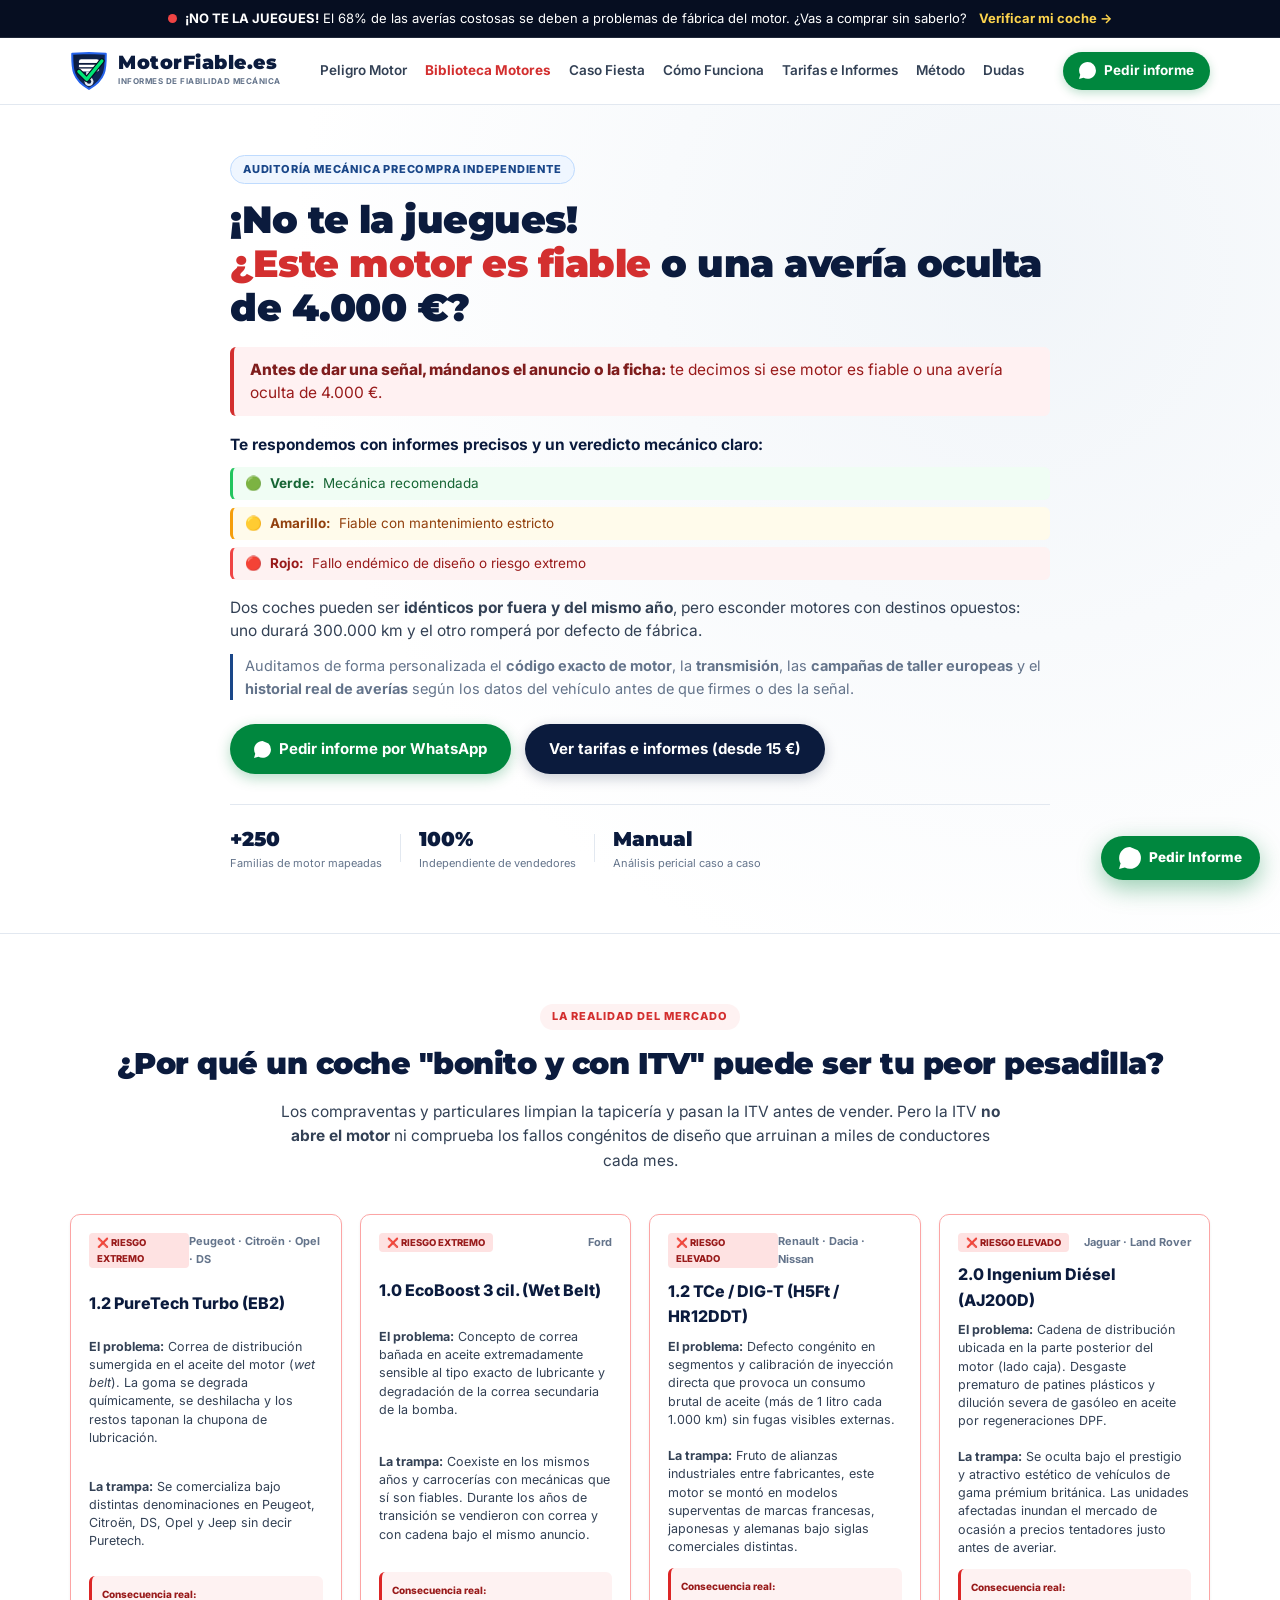
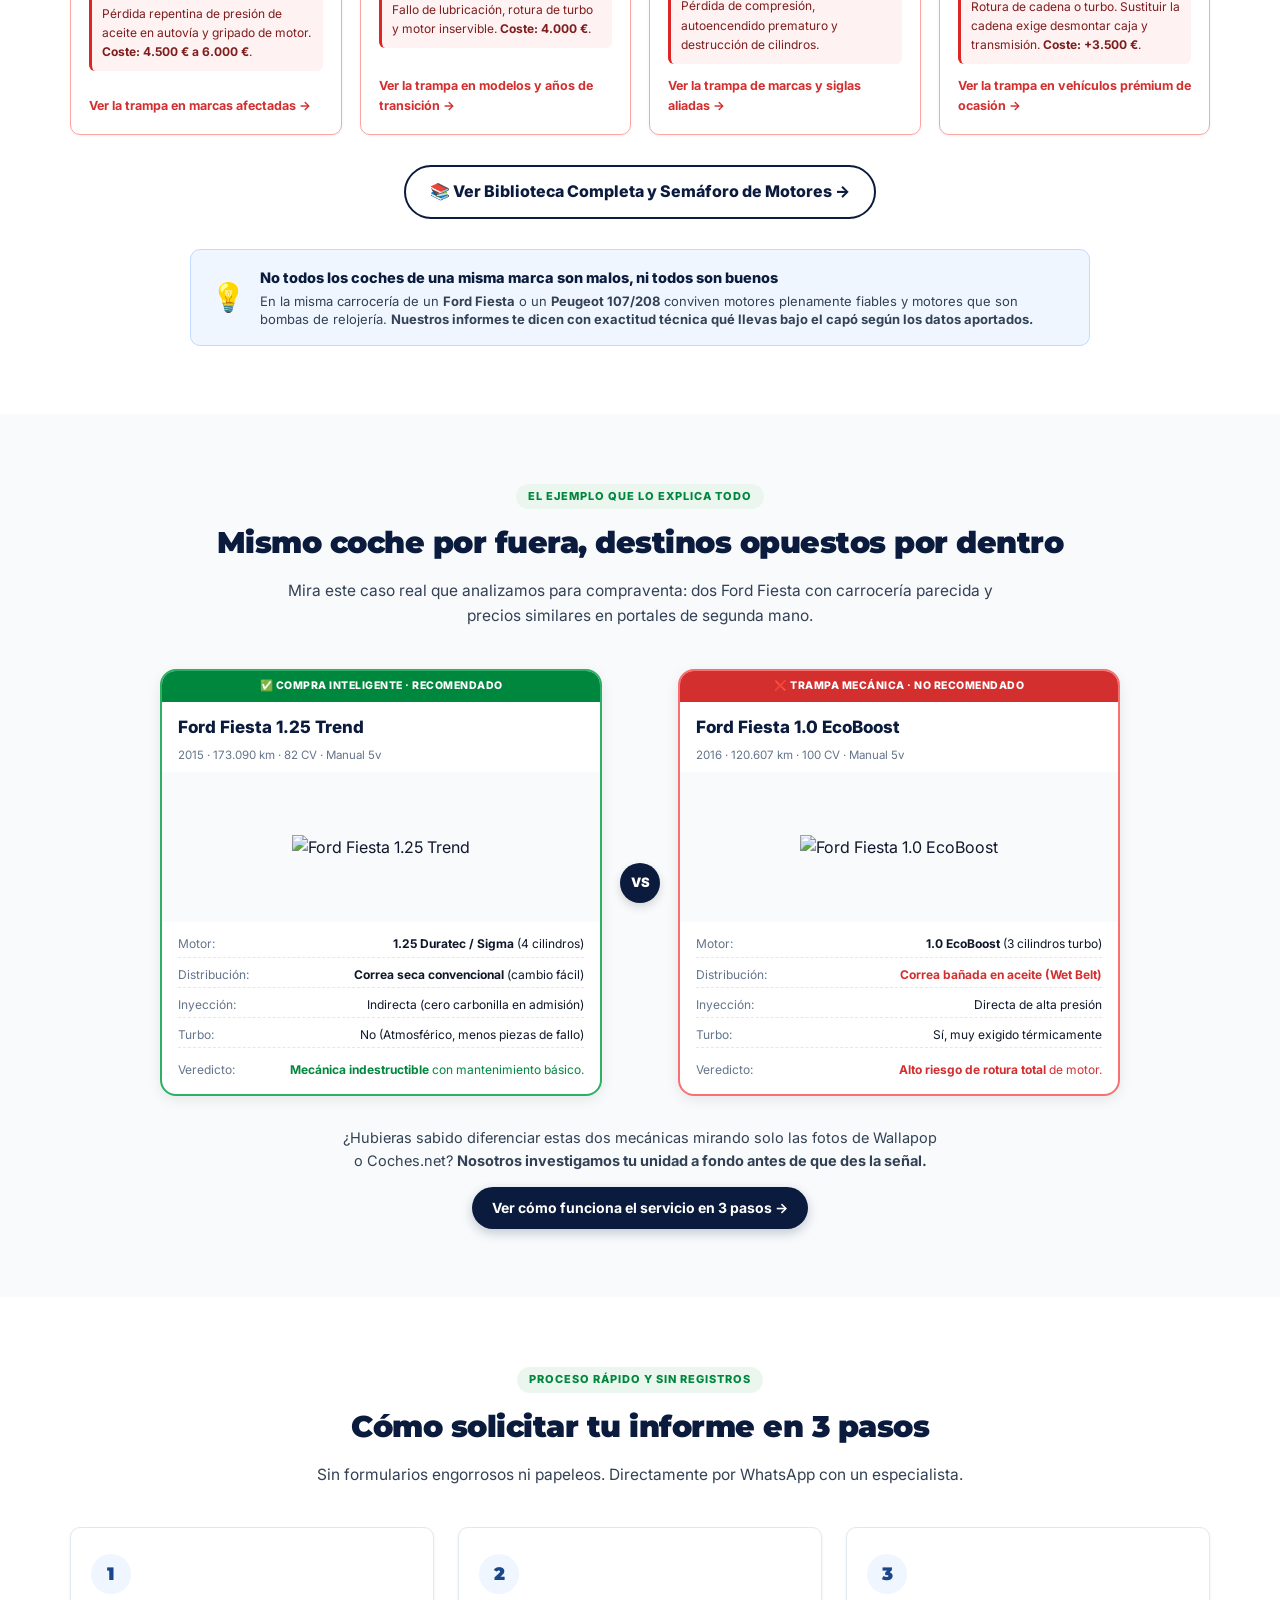
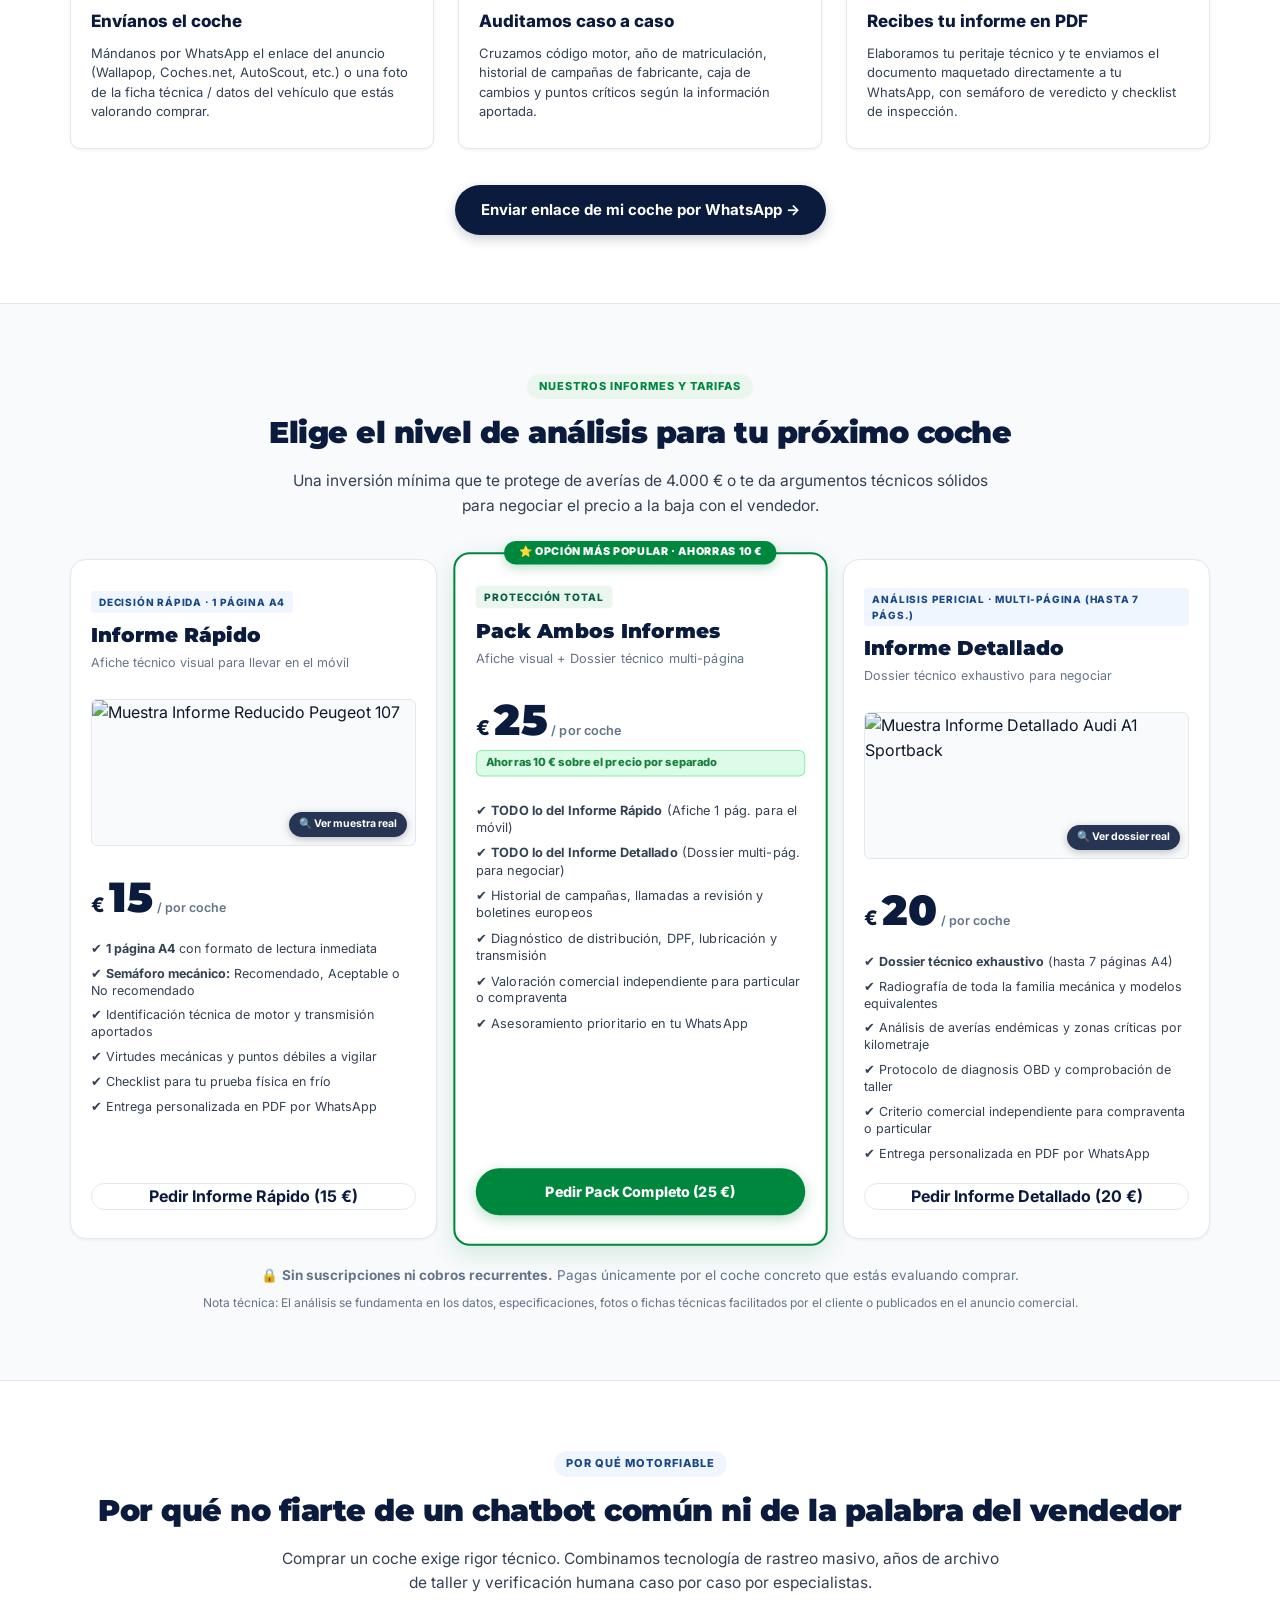
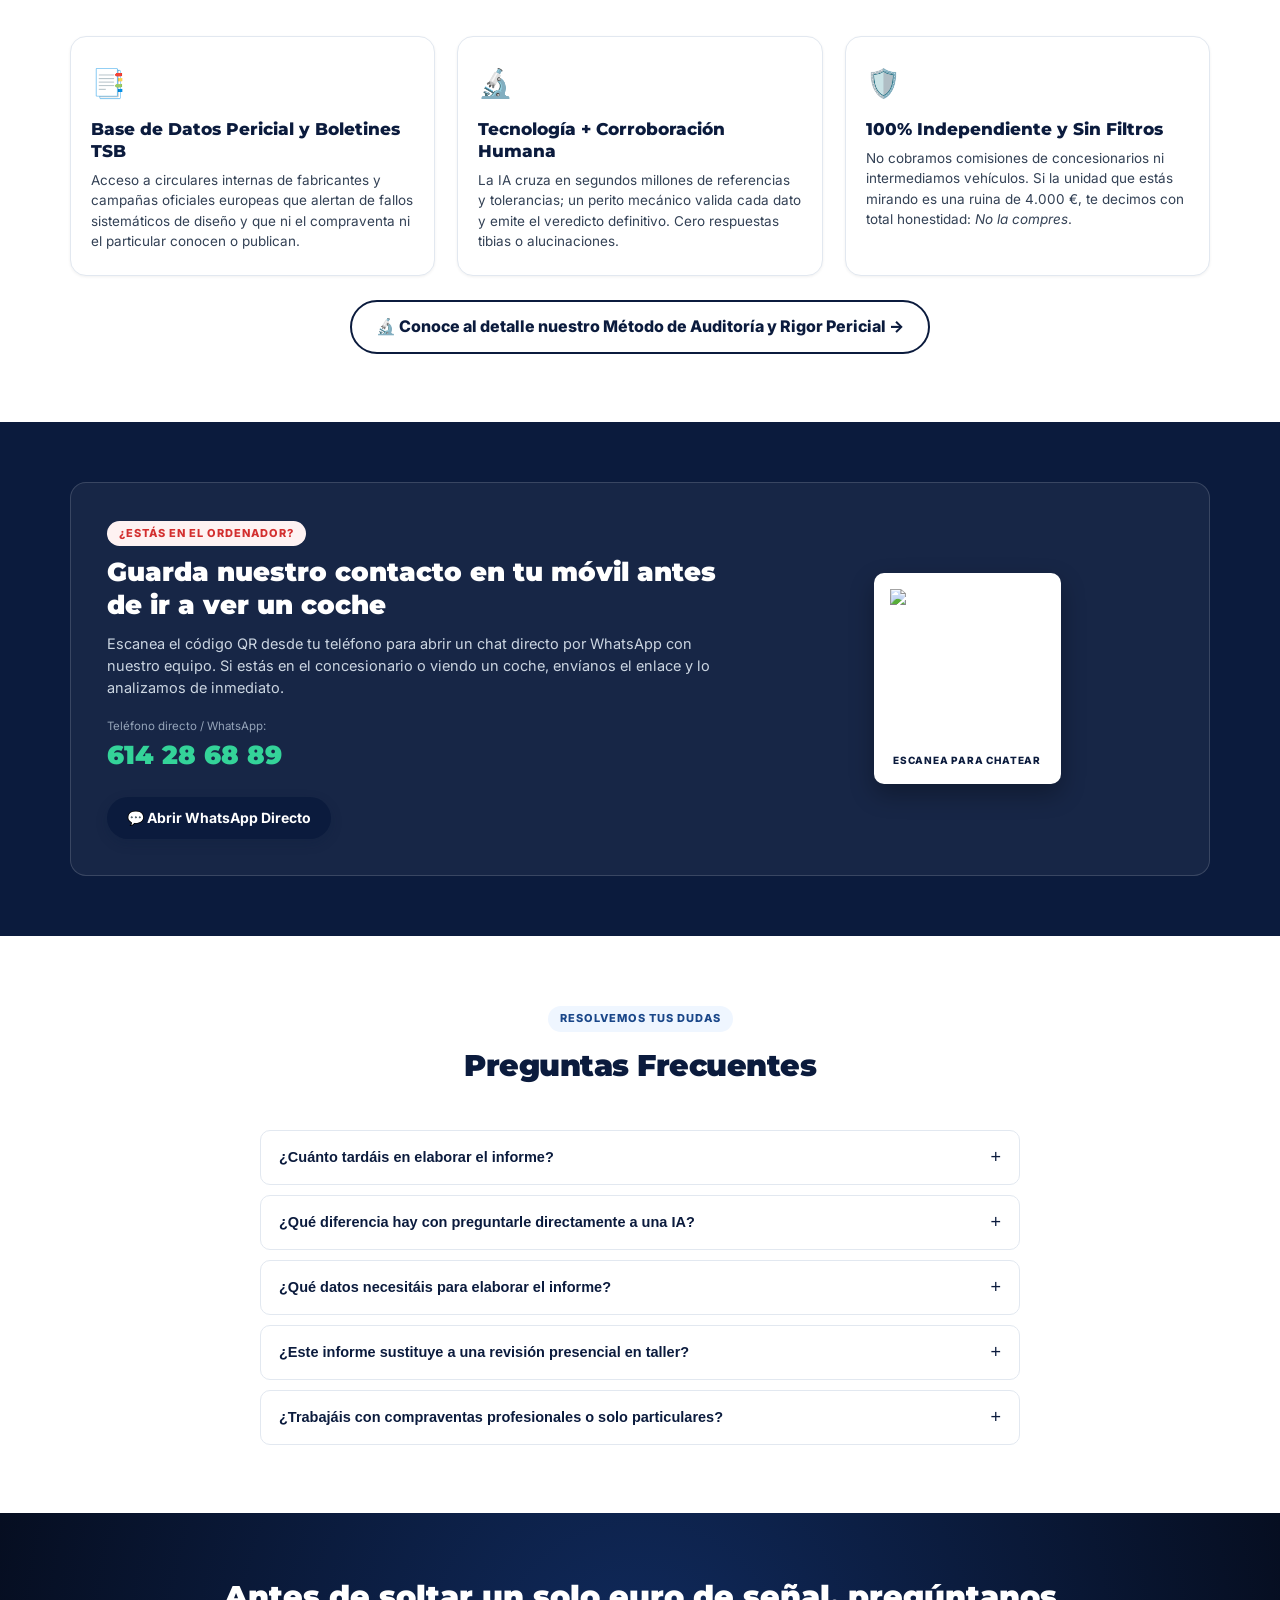
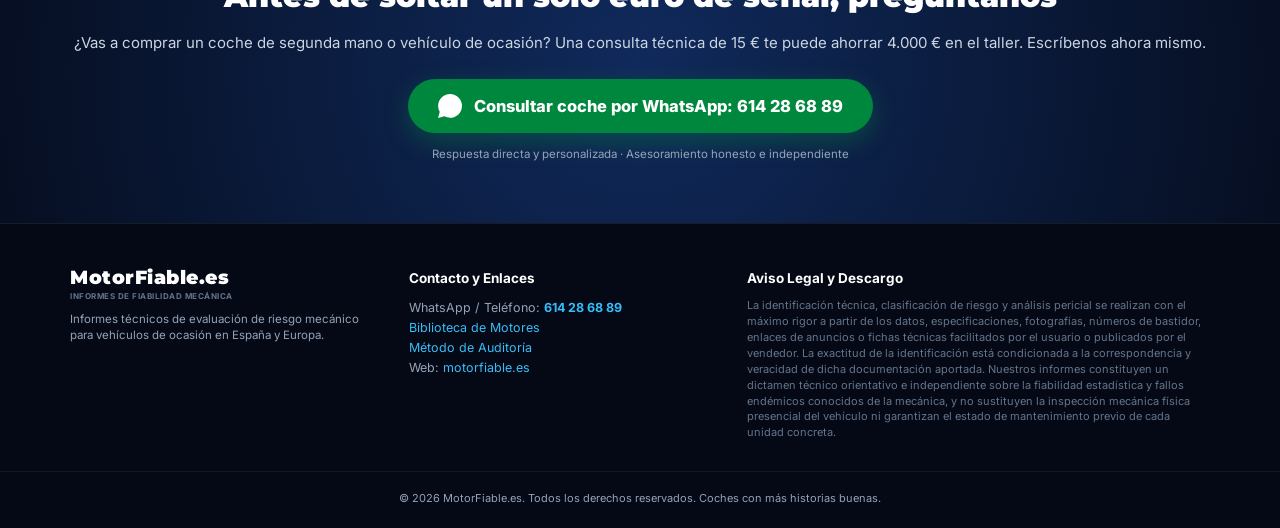
==== commit a3f0535b: "copy: replace 'roca' with 'fiable' across hero, meta descriptions and method page" ====
--- a/landing/index.html
+++ b/landing/index.html
@@ -4,7 +4,7 @@
   <meta charset="UTF-8">
   <meta name="viewport" content="width=device-width, initial-scale=1.0">
   <title>MotorFiable · ¿Este motor es fiable? Informes Precompra de Coches de Ocasión</title>
-  <meta name="description" content="¿Vas a comprar un coche de segunda mano en España? Descubre si su motor es una roca o una avería oculta de 4.000 € antes de dar la señal. Informes técnicos precompra independientes desde 15 €.">
+  <meta name="description" content="¿Vas a comprar un coche de segunda mano en España? Descubre si su motor es fiable o una avería oculta de 4.000 € antes de dar la señal. Informes técnicos precompra independientes desde 15 €.">
   <meta name="keywords" content="coche segunda mano, comprar coche ocasion, revision precompra coche espana, informe fiabilidad motor, puretech problemas, ecoboost averias, dsg problemas, peritaje mecanico segunda mano, senal coche segunda mano, motorfiable">
   <link rel="canonical" href="https://motorfiable.es/">
 
@@ -228,13 +228,13 @@
         
         <h1 class="hero-title">
           ¡No te la juegues!<br>
-          <span class="highlight-text">¿Este motor es una roca</span> o una avería oculta de 4.000 €?
+          <span class="highlight-text">¿Este motor es fiable</span> o una avería oculta de 4.000 €?
         </h1>
         
         <!-- Frase ganadora de impacto directo -->
         <div class="hero-winning-quote-box">
           <p class="hero-winning-quote">
-            <strong>Antes de dar una señal, mándanos el anuncio o la ficha:</strong> te decimos si ese motor es una roca o una avería oculta de 4.000 €.
+            <strong>Antes de dar una señal, mándanos el anuncio o la ficha:</strong> te decimos si ese motor es fiable o una avería oculta de 4.000 €.
           </p>
         </div>
 
@@ -398,7 +398,7 @@
         <div class="warning-box-text">
           <h4>No todos los coches de una misma marca son malos, ni todos son buenos</h4>
           <p>
-            En la misma carrocería de un <strong>Ford Fiesta</strong> o un <strong>Peugeot 107/208</strong> conviven motores que son rocas indestructibles y motores que son bombas de relojería. <strong>Nuestros informes te dicen con exactitud técnica qué llevas bajo el capó según los datos aportados.</strong>
+            En la misma carrocería de un <strong>Ford Fiesta</strong> o un <strong>Peugeot 107/208</strong> conviven motores plenamente fiables y motores que son bombas de relojería. <strong>Nuestros informes te dicen con exactitud técnica qué llevas bajo el capó según los datos aportados.</strong>
           </p>
         </div>
       </div>
